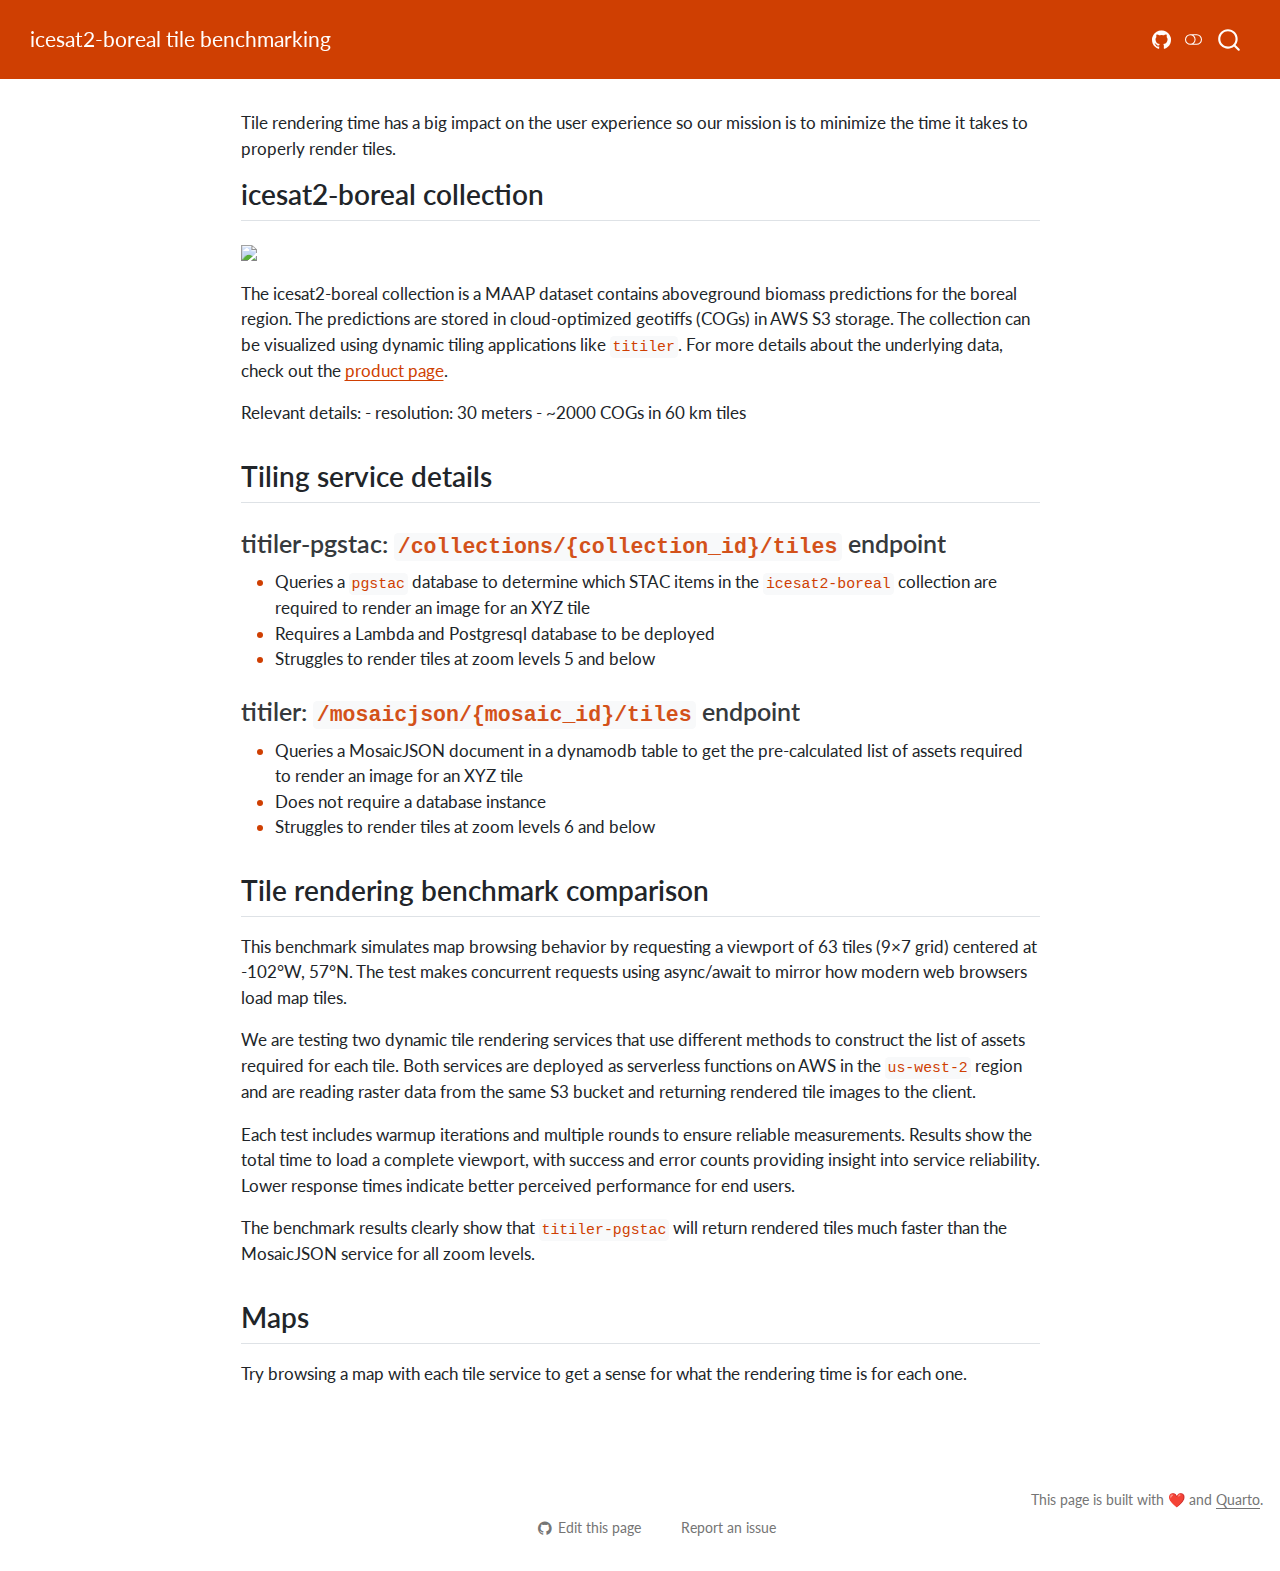
==== index.html @ 137fd8ee "Built site for gh-pages" ====
<!DOCTYPE html>
<html xmlns="http://www.w3.org/1999/xhtml" lang="en" xml:lang="en"><head>

<meta charset="utf-8">
<meta name="generator" content="quarto-1.5.57">

<meta name="viewport" content="width=device-width, initial-scale=1.0, user-scalable=yes">


<title>icesat2-boreal tile benchmarking</title>
<style>
code{white-space: pre-wrap;}
span.smallcaps{font-variant: small-caps;}
div.columns{display: flex; gap: min(4vw, 1.5em);}
div.column{flex: auto; overflow-x: auto;}
div.hanging-indent{margin-left: 1.5em; text-indent: -1.5em;}
ul.task-list{list-style: none;}
ul.task-list li input[type="checkbox"] {
  width: 0.8em;
  margin: 0 0.8em 0.2em -1em; /* quarto-specific, see https://github.com/quarto-dev/quarto-cli/issues/4556 */ 
  vertical-align: middle;
}
</style>


<script src="https://cdnjs.cloudflare.com/ajax/libs/jquery/3.5.1/jquery.min.js" integrity="sha512-bLT0Qm9VnAYZDflyKcBaQ2gg0hSYNQrJ8RilYldYQ1FxQYoCLtUjuuRuZo+fjqhx/qtq/1itJ0C2ejDxltZVFg==" crossorigin="anonymous"></script><script src="site_libs/quarto-nav/quarto-nav.js"></script>
<script src="site_libs/quarto-nav/headroom.min.js"></script>
<script src="site_libs/clipboard/clipboard.min.js"></script>
<script src="site_libs/quarto-search/autocomplete.umd.js"></script>
<script src="site_libs/quarto-search/fuse.min.js"></script>
<script src="site_libs/quarto-search/quarto-search.js"></script>
<meta name="quarto:offset" content="./">
<script src="site_libs/quarto-html/quarto.js"></script>
<script src="site_libs/quarto-html/popper.min.js"></script>
<script src="site_libs/quarto-html/tippy.umd.min.js"></script>
<script src="site_libs/quarto-html/anchor.min.js"></script>
<link href="site_libs/quarto-html/tippy.css" rel="stylesheet">
<link href="site_libs/quarto-html/quarto-syntax-highlighting.css" rel="stylesheet" class="quarto-color-scheme" id="quarto-text-highlighting-styles">
<link href="site_libs/quarto-html/quarto-syntax-highlighting-dark.css" rel="prefetch" class="quarto-color-scheme quarto-color-alternate" id="quarto-text-highlighting-styles">
<script src="site_libs/bootstrap/bootstrap.min.js"></script>
<link href="site_libs/bootstrap/bootstrap-icons.css" rel="stylesheet">
<link href="site_libs/bootstrap/bootstrap.min.css" rel="stylesheet" class="quarto-color-scheme" id="quarto-bootstrap" data-mode="light">
<link href="site_libs/bootstrap/bootstrap-dark.min.css" rel="prefetch" class="quarto-color-scheme quarto-color-alternate" id="quarto-bootstrap" data-mode="dark">
<script id="quarto-search-options" type="application/json">{
  "location": "navbar",
  "copy-button": false,
  "collapse-after": 3,
  "panel-placement": "end",
  "type": "overlay",
  "limit": 50,
  "keyboard-shortcut": [
    "f",
    "/",
    "s"
  ],
  "show-item-context": false,
  "language": {
    "search-no-results-text": "No results",
    "search-matching-documents-text": "matching documents",
    "search-copy-link-title": "Copy link to search",
    "search-hide-matches-text": "Hide additional matches",
    "search-more-match-text": "more match in this document",
    "search-more-matches-text": "more matches in this document",
    "search-clear-button-title": "Clear",
    "search-text-placeholder": "",
    "search-detached-cancel-button-title": "Cancel",
    "search-submit-button-title": "Submit",
    "search-label": "Search"
  }
}</script>
<script src="https://cdnjs.cloudflare.com/ajax/libs/require.js/2.3.6/require.min.js" integrity="sha512-c3Nl8+7g4LMSTdrm621y7kf9v3SDPnhxLNhcjFJbKECVnmZHTdo+IRO05sNLTH/D3vA6u1X32ehoLC7WFVdheg==" crossorigin="anonymous"></script>

<script type="application/javascript">define('jquery', [],function() {return window.jQuery;})</script>
<script src="https://unpkg.com/@jupyter-widgets/html-manager@*/dist/embed-amd.js" crossorigin="anonymous"></script>


</head>

<body class="nav-fixed fullcontent">

<div id="quarto-search-results"></div>
  <header id="quarto-header" class="headroom fixed-top">
    <nav class="navbar navbar-expand-lg " data-bs-theme="dark">
      <div class="navbar-container container-fluid">
      <div class="navbar-brand-container mx-auto">
    <a class="navbar-brand" href="./index.html">
    <span class="navbar-title">icesat2-boreal tile benchmarking</span>
    </a>
  </div>
            <div id="quarto-search" class="" title="Search"></div>
          <button class="navbar-toggler" type="button" data-bs-toggle="collapse" data-bs-target="#navbarCollapse" aria-controls="navbarCollapse" role="menu" aria-expanded="false" aria-label="Toggle navigation" onclick="if (window.quartoToggleHeadroom) { window.quartoToggleHeadroom(); }">
  <span class="navbar-toggler-icon"></span>
</button>
          <div class="collapse navbar-collapse" id="navbarCollapse">
            <ul class="navbar-nav navbar-nav-scroll ms-auto">
  <li class="nav-item compact">
    <a class="nav-link" href="https://github.com/developmentseed/icesat2-boreal-tile-benchmark"> <i class="bi bi-github" role="img">
</i> 
<span class="menu-text"></span></a>
  </li>  
</ul>
          </div> <!-- /navcollapse -->
            <div class="quarto-navbar-tools">
  <a href="" class="quarto-color-scheme-toggle quarto-navigation-tool  px-1" onclick="window.quartoToggleColorScheme(); return false;" title="Toggle dark mode"><i class="bi"></i></a>
</div>
      </div> <!-- /container-fluid -->
    </nav>
</header>
<!-- content -->
<div id="quarto-content" class="quarto-container page-columns page-rows-contents page-layout-article page-navbar">
<!-- sidebar -->
<!-- margin-sidebar -->
    
<!-- main -->
<main class="content" id="quarto-document-content">




<p>Tile rendering time has a big impact on the user experience so our mission is to minimize the time it takes to properly render tiles.</p>
<section id="icesat2-boreal-collection" class="level2">
<h2 class="anchored" data-anchor-id="icesat2-boreal-collection">icesat2-boreal collection</h2>
<p><img src="https://private-user-images.githubusercontent.com/8293229/349991493-24e28e19-3a37-45b4-8504-f216941a6e4e.png?jwt=eyJhbGciOiJIUzI1NiIsInR5cCI6IkpXVCJ9.[base64].K3itq5GI_4EL9VYd4k-1CjvJnNOpmxMDEsufPDziCbk" width="500"></p>
<p>The icesat2-boreal collection is a MAAP dataset contains aboveground biomass predictions for the boreal region. The predictions are stored in cloud-optimized geotiffs (COGs) in AWS S3 storage. The collection can be visualized using dynamic tiling applications like <code>titiler</code>. For more details about the underlying data, check out the <a href="https://ceos.org/gst/icesat2-boreal-biomass.html">product page</a>.</p>
<p>Relevant details: - resolution: 30 meters - ~2000 COGs in 60 km tiles</p>
</section>
<section id="tiling-service-details" class="level2">
<h2 class="anchored" data-anchor-id="tiling-service-details">Tiling service details</h2>
<section id="titiler-pgstac-collectionscollection_idtiles-endpoint" class="level3">
<h3 class="anchored" data-anchor-id="titiler-pgstac-collectionscollection_idtiles-endpoint">titiler-pgstac: <code>/collections/{collection_id}/tiles</code> endpoint</h3>
<ul>
<li>Queries a <code>pgstac</code> database to determine which STAC items in the <code>icesat2-boreal</code> collection are required to render an image for an XYZ tile</li>
<li>Requires a Lambda and Postgresql database to be deployed</li>
<li>Struggles to render tiles at zoom levels 5 and below</li>
</ul>
</section>
<section id="titiler-mosaicjsonmosaic_idtiles-endpoint" class="level3">
<h3 class="anchored" data-anchor-id="titiler-mosaicjsonmosaic_idtiles-endpoint">titiler: <code>/mosaicjson/{mosaic_id}/tiles</code> endpoint</h3>
<ul>
<li>Queries a MosaicJSON document in a dynamodb table to get the pre-calculated list of assets required to render an image for an XYZ tile</li>
<li>Does not require a database instance</li>
<li>Struggles to render tiles at zoom levels 6 and below</li>
</ul>
</section>
</section>
<section id="tile-rendering-benchmark-comparison" class="level2">
<h2 class="anchored" data-anchor-id="tile-rendering-benchmark-comparison">Tile rendering benchmark comparison</h2>
<p>This benchmark simulates map browsing behavior by requesting a viewport of 63 tiles (9×7 grid) centered at -102°W, 57°N. The test makes concurrent requests using async/await to mirror how modern web browsers load map tiles.</p>
<p>We are testing two dynamic tile rendering services that use different methods to construct the list of assets required for each tile. Both services are deployed as serverless functions on AWS in the <code>us-west-2</code> region and are reading raster data from the same S3 bucket and returning rendered tile images to the client.</p>
<p>Each test includes warmup iterations and multiple rounds to ensure reliable measurements. Results show the total time to load a complete viewport, with success and error counts providing insight into service reliability. Lower response times indicate better perceived performance for end users.</p>
<div id="9ddaec50" class="cell" data-execution_count="1">
<div class="cell-output cell-output-display">
<script type="esms-options">{"shimMode": true}</script><style>*[data-root-id],
*[data-root-id] > * {
  box-sizing: border-box;
  font-family: var(--jp-ui-font-family);
  font-size: var(--jp-ui-font-size1);
  color: var(--vscode-editor-foreground, var(--jp-ui-font-color1));
}

/* Override VSCode background color */
.cell-output-ipywidget-background:has(
    > .cell-output-ipywidget-background > .lm-Widget > *[data-root-id]
  ),
.cell-output-ipywidget-background:has(> .lm-Widget > *[data-root-id]) {
  background-color: transparent !important;
}
</style>
</div>
<div class="cell-output cell-output-display">
<script type="application/javascript">
(function(root) {
  function now() {
    return new Date();
  }

  const force = true;
  const py_version = '3.6.2'.replace('rc', '-rc.').replace('.dev', '-dev.');
  const reloading = false;
  const Bokeh = root.Bokeh;

  // Set a timeout for this load but only if we are not already initializing
  if (typeof (root._bokeh_timeout) === "undefined" || (force || !root._bokeh_is_initializing)) {
    root._bokeh_timeout = Date.now() + 5000;
    root._bokeh_failed_load = false;
  }

  function run_callbacks() {
    try {
      root._bokeh_onload_callbacks.forEach(function(callback) {
        if (callback != null)
          callback();
      });
    } finally {
      delete root._bokeh_onload_callbacks;
    }
    console.debug("Bokeh: all callbacks have finished");
  }

  function load_libs(css_urls, js_urls, js_modules, js_exports, callback) {
    if (css_urls == null) css_urls = [];
    if (js_urls == null) js_urls = [];
    if (js_modules == null) js_modules = [];
    if (js_exports == null) js_exports = {};

    root._bokeh_onload_callbacks.push(callback);

    if (root._bokeh_is_loading > 0) {
      // Don't load bokeh if it is still initializing
      console.debug("Bokeh: BokehJS is being loaded, scheduling callback at", now());
      return null;
    } else if (js_urls.length === 0 && js_modules.length === 0 && Object.keys(js_exports).length === 0) {
      // There is nothing to load
      run_callbacks();
      return null;
    }

    function on_load() {
      root._bokeh_is_loading--;
      if (root._bokeh_is_loading === 0) {
        console.debug("Bokeh: all BokehJS libraries/stylesheets loaded");
        run_callbacks()
      }
    }
    window._bokeh_on_load = on_load

    function on_error(e) {
      const src_el = e.srcElement
      console.error("failed to load " + (src_el.href || src_el.src));
    }

    const skip = [];
    if (window.requirejs) {
      window.requirejs.config({'packages': {}, 'paths': {}, 'shim': {}});
      root._bokeh_is_loading = css_urls.length + 0;
    } else {
      root._bokeh_is_loading = css_urls.length + js_urls.length + js_modules.length + Object.keys(js_exports).length;
    }

    const existing_stylesheets = []
    const links = document.getElementsByTagName('link')
    for (let i = 0; i < links.length; i++) {
      const link = links[i]
      if (link.href != null) {
        existing_stylesheets.push(link.href)
      }
    }
    for (let i = 0; i < css_urls.length; i++) {
      const url = css_urls[i];
      const escaped = encodeURI(url)
      if (existing_stylesheets.indexOf(escaped) !== -1) {
        on_load()
        continue;
      }
      const element = document.createElement("link");
      element.onload = on_load;
      element.onerror = on_error;
      element.rel = "stylesheet";
      element.type = "text/css";
      element.href = url;
      console.debug("Bokeh: injecting link tag for BokehJS stylesheet: ", url);
      document.body.appendChild(element);
    }    var existing_scripts = []
    const scripts = document.getElementsByTagName('script')
    for (let i = 0; i < scripts.length; i++) {
      var script = scripts[i]
      if (script.src != null) {
        existing_scripts.push(script.src)
      }
    }
    for (let i = 0; i < js_urls.length; i++) {
      const url = js_urls[i];
      const escaped = encodeURI(url)
      if (skip.indexOf(escaped) !== -1 || existing_scripts.indexOf(escaped) !== -1) {
        if (!window.requirejs) {
          on_load();
        }
        continue;
      }
      const element = document.createElement('script');
      element.onload = on_load;
      element.onerror = on_error;
      element.async = false;
      element.src = url;
      console.debug("Bokeh: injecting script tag for BokehJS library: ", url);
      document.head.appendChild(element);
    }
    for (let i = 0; i < js_modules.length; i++) {
      const url = js_modules[i];
      const escaped = encodeURI(url)
      if (skip.indexOf(escaped) !== -1 || existing_scripts.indexOf(escaped) !== -1) {
        if (!window.requirejs) {
          on_load();
        }
        continue;
      }
      var element = document.createElement('script');
      element.onload = on_load;
      element.onerror = on_error;
      element.async = false;
      element.src = url;
      element.type = "module";
      console.debug("Bokeh: injecting script tag for BokehJS library: ", url);
      document.head.appendChild(element);
    }
    for (const name in js_exports) {
      const url = js_exports[name];
      const escaped = encodeURI(url)
      if (skip.indexOf(escaped) >= 0 || root[name] != null) {
        if (!window.requirejs) {
          on_load();
        }
        continue;
      }
      var element = document.createElement('script');
      element.onerror = on_error;
      element.async = false;
      element.type = "module";
      console.debug("Bokeh: injecting script tag for BokehJS library: ", url);
      element.textContent = `
      import ${name} from "${url}"
      window.${name} = ${name}
      window._bokeh_on_load()
      `
      document.head.appendChild(element);
    }
    if (!js_urls.length && !js_modules.length) {
      on_load()
    }
  };

  function inject_raw_css(css) {
    const element = document.createElement("style");
    element.appendChild(document.createTextNode(css));
    document.body.appendChild(element);
  }

  const js_urls = ["https://cdn.holoviz.org/panel/1.5.4/dist/bundled/reactiveesm/es-module-shims@^1.10.0/dist/es-module-shims.min.js", "https://cdn.bokeh.org/bokeh/release/bokeh-3.6.2.min.js", "https://cdn.bokeh.org/bokeh/release/bokeh-gl-3.6.2.min.js", "https://cdn.bokeh.org/bokeh/release/bokeh-widgets-3.6.2.min.js", "https://cdn.bokeh.org/bokeh/release/bokeh-tables-3.6.2.min.js", "https://cdn.holoviz.org/panel/1.5.4/dist/panel.min.js"];
  const js_modules = [];
  const js_exports = {};
  const css_urls = [];
  const inline_js = [    function(Bokeh) {
      Bokeh.set_log_level("info");
    },
function(Bokeh) {} // ensure no trailing comma for IE
  ];

  function run_inline_js() {
    if ((root.Bokeh !== undefined) || (force === true)) {
      for (let i = 0; i < inline_js.length; i++) {
        try {
          inline_js[i].call(root, root.Bokeh);
        } catch(e) {
          if (!reloading) {
            throw e;
          }
        }
      }
      // Cache old bokeh versions
      if (Bokeh != undefined && !reloading) {
        var NewBokeh = root.Bokeh;
        if (Bokeh.versions === undefined) {
          Bokeh.versions = new Map();
        }
        if (NewBokeh.version !== Bokeh.version) {
          Bokeh.versions.set(NewBokeh.version, NewBokeh)
        }
        root.Bokeh = Bokeh;
      }
    } else if (Date.now() < root._bokeh_timeout) {
      setTimeout(run_inline_js, 100);
    } else if (!root._bokeh_failed_load) {
      console.log("Bokeh: BokehJS failed to load within specified timeout.");
      root._bokeh_failed_load = true;
    }
    root._bokeh_is_initializing = false
  }

  function load_or_wait() {
    // Implement a backoff loop that tries to ensure we do not load multiple
    // versions of Bokeh and its dependencies at the same time.
    // In recent versions we use the root._bokeh_is_initializing flag
    // to determine whether there is an ongoing attempt to initialize
    // bokeh, however for backward compatibility we also try to ensure
    // that we do not start loading a newer (Panel>=1.0 and Bokeh>3) version
    // before older versions are fully initialized.
    if (root._bokeh_is_initializing && Date.now() > root._bokeh_timeout) {
      // If the timeout and bokeh was not successfully loaded we reset
      // everything and try loading again
      root._bokeh_timeout = Date.now() + 5000;
      root._bokeh_is_initializing = false;
      root._bokeh_onload_callbacks = undefined;
      root._bokeh_is_loading = 0
      console.log("Bokeh: BokehJS was loaded multiple times but one version failed to initialize.");
      load_or_wait();
    } else if (root._bokeh_is_initializing || (typeof root._bokeh_is_initializing === "undefined" && root._bokeh_onload_callbacks !== undefined)) {
      setTimeout(load_or_wait, 100);
    } else {
      root._bokeh_is_initializing = true
      root._bokeh_onload_callbacks = []
      const bokeh_loaded = root.Bokeh != null && (root.Bokeh.version === py_version || (root.Bokeh.versions !== undefined && root.Bokeh.versions.has(py_version)));
      if (!reloading && !bokeh_loaded) {
        if (root.Bokeh) {
          root.Bokeh = undefined;
        }
        console.debug("Bokeh: BokehJS not loaded, scheduling load and callback at", now());
      }
      load_libs(css_urls, js_urls, js_modules, js_exports, function() {
        console.debug("Bokeh: BokehJS plotting callback run at", now());
        run_inline_js();
      });
    }
  }
  // Give older versions of the autoload script a head-start to ensure
  // they initialize before we start loading newer version.
  setTimeout(load_or_wait, 100)
}(window));
</script>
</div>
<div class="cell-output cell-output-display">
<script type="application/javascript">

if ((window.PyViz === undefined) || (window.PyViz instanceof HTMLElement)) {
  window.PyViz = {comms: {}, comm_status:{}, kernels:{}, receivers: {}, plot_index: []}
}


    function JupyterCommManager() {
    }

    JupyterCommManager.prototype.register_target = function(plot_id, comm_id, msg_handler) {
      if (window.comm_manager || ((window.Jupyter !== undefined) && (Jupyter.notebook.kernel != null))) {
        var comm_manager = window.comm_manager || Jupyter.notebook.kernel.comm_manager;
        comm_manager.register_target(comm_id, function(comm) {
          comm.on_msg(msg_handler);
        });
      } else if ((plot_id in window.PyViz.kernels) && (window.PyViz.kernels[plot_id])) {
        window.PyViz.kernels[plot_id].registerCommTarget(comm_id, function(comm) {
          comm.onMsg = msg_handler;
        });
      } else if (typeof google != 'undefined' && google.colab.kernel != null) {
        google.colab.kernel.comms.registerTarget(comm_id, (comm) => {
          var messages = comm.messages[Symbol.asyncIterator]();
          function processIteratorResult(result) {
            var message = result.value;
            console.log(message)
            var content = {data: message.data, comm_id};
            var buffers = []
            for (var buffer of message.buffers || []) {
              buffers.push(new DataView(buffer))
            }
            var metadata = message.metadata || {};
            var msg = {content, buffers, metadata}
            msg_handler(msg);
            return messages.next().then(processIteratorResult);
          }
          return messages.next().then(processIteratorResult);
        })
      }
    }

    JupyterCommManager.prototype.get_client_comm = function(plot_id, comm_id, msg_handler) {
      if (comm_id in window.PyViz.comms) {
        return window.PyViz.comms[comm_id];
      } else if (window.comm_manager || ((window.Jupyter !== undefined) && (Jupyter.notebook.kernel != null))) {
        var comm_manager = window.comm_manager || Jupyter.notebook.kernel.comm_manager;
        var comm = comm_manager.new_comm(comm_id, {}, {}, {}, comm_id);
        if (msg_handler) {
          comm.on_msg(msg_handler);
        }
      } else if ((plot_id in window.PyViz.kernels) && (window.PyViz.kernels[plot_id])) {
        var comm = window.PyViz.kernels[plot_id].connectToComm(comm_id);
        comm.open();
        if (msg_handler) {
          comm.onMsg = msg_handler;
        }
      } else if (typeof google != 'undefined' && google.colab.kernel != null) {
        var comm_promise = google.colab.kernel.comms.open(comm_id)
        comm_promise.then((comm) => {
          window.PyViz.comms[comm_id] = comm;
          if (msg_handler) {
            var messages = comm.messages[Symbol.asyncIterator]();
            function processIteratorResult(result) {
              var message = result.value;
              var content = {data: message.data};
              var metadata = message.metadata || {comm_id};
              var msg = {content, metadata}
              msg_handler(msg);
              return messages.next().then(processIteratorResult);
            }
            return messages.next().then(processIteratorResult);
          }
        }) 
        var sendClosure = (data, metadata, buffers, disposeOnDone) => {
          return comm_promise.then((comm) => {
            comm.send(data, metadata, buffers, disposeOnDone);
          });
        };
        var comm = {
          send: sendClosure
        };
      }
      window.PyViz.comms[comm_id] = comm;
      return comm;
    }
    window.PyViz.comm_manager = new JupyterCommManager();
    


var JS_MIME_TYPE = 'application/javascript';
var HTML_MIME_TYPE = 'text/html';
var EXEC_MIME_TYPE = 'application/vnd.holoviews_exec.v0+json';
var CLASS_NAME = 'output';

/**
 * Render data to the DOM node
 */
function render(props, node) {
  var div = document.createElement("div");
  var script = document.createElement("script");
  node.appendChild(div);
  node.appendChild(script);
}

/**
 * Handle when a new output is added
 */
function handle_add_output(event, handle) {
  var output_area = handle.output_area;
  var output = handle.output;
  if ((output.data == undefined) || (!output.data.hasOwnProperty(EXEC_MIME_TYPE))) {
    return
  }
  var id = output.metadata[EXEC_MIME_TYPE]["id"];
  var toinsert = output_area.element.find("." + CLASS_NAME.split(' ')[0]);
  if (id !== undefined) {
    var nchildren = toinsert.length;
    var html_node = toinsert[nchildren-1].children[0];
    html_node.innerHTML = output.data[HTML_MIME_TYPE];
    var scripts = [];
    var nodelist = html_node.querySelectorAll("script");
    for (var i in nodelist) {
      if (nodelist.hasOwnProperty(i)) {
        scripts.push(nodelist[i])
      }
    }

    scripts.forEach( function (oldScript) {
      var newScript = document.createElement("script");
      var attrs = [];
      var nodemap = oldScript.attributes;
      for (var j in nodemap) {
        if (nodemap.hasOwnProperty(j)) {
          attrs.push(nodemap[j])
        }
      }
      attrs.forEach(function(attr) { newScript.setAttribute(attr.name, attr.value) });
      newScript.appendChild(document.createTextNode(oldScript.innerHTML));
      oldScript.parentNode.replaceChild(newScript, oldScript);
    });
    if (JS_MIME_TYPE in output.data) {
      toinsert[nchildren-1].children[1].textContent = output.data[JS_MIME_TYPE];
    }
    output_area._hv_plot_id = id;
    if ((window.Bokeh !== undefined) && (id in Bokeh.index)) {
      window.PyViz.plot_index[id] = Bokeh.index[id];
    } else {
      window.PyViz.plot_index[id] = null;
    }
  } else if (output.metadata[EXEC_MIME_TYPE]["server_id"] !== undefined) {
    var bk_div = document.createElement("div");
    bk_div.innerHTML = output.data[HTML_MIME_TYPE];
    var script_attrs = bk_div.children[0].attributes;
    for (var i = 0; i < script_attrs.length; i++) {
      toinsert[toinsert.length - 1].childNodes[1].setAttribute(script_attrs[i].name, script_attrs[i].value);
    }
    // store reference to server id on output_area
    output_area._bokeh_server_id = output.metadata[EXEC_MIME_TYPE]["server_id"];
  }
}

/**
 * Handle when an output is cleared or removed
 */
function handle_clear_output(event, handle) {
  var id = handle.cell.output_area._hv_plot_id;
  var server_id = handle.cell.output_area._bokeh_server_id;
  if (((id === undefined) || !(id in PyViz.plot_index)) && (server_id !== undefined)) { return; }
  var comm = window.PyViz.comm_manager.get_client_comm("hv-extension-comm", "hv-extension-comm", function () {});
  if (server_id !== null) {
    comm.send({event_type: 'server_delete', 'id': server_id});
    return;
  } else if (comm !== null) {
    comm.send({event_type: 'delete', 'id': id});
  }
  delete PyViz.plot_index[id];
  if ((window.Bokeh !== undefined) & (id in window.Bokeh.index)) {
    var doc = window.Bokeh.index[id].model.document
    doc.clear();
    const i = window.Bokeh.documents.indexOf(doc);
    if (i > -1) {
      window.Bokeh.documents.splice(i, 1);
    }
  }
}

/**
 * Handle kernel restart event
 */
function handle_kernel_cleanup(event, handle) {
  delete PyViz.comms["hv-extension-comm"];
  window.PyViz.plot_index = {}
}

/**
 * Handle update_display_data messages
 */
function handle_update_output(event, handle) {
  handle_clear_output(event, {cell: {output_area: handle.output_area}})
  handle_add_output(event, handle)
}

function register_renderer(events, OutputArea) {
  function append_mime(data, metadata, element) {
    // create a DOM node to render to
    var toinsert = this.create_output_subarea(
    metadata,
    CLASS_NAME,
    EXEC_MIME_TYPE
    );
    this.keyboard_manager.register_events(toinsert);
    // Render to node
    var props = {data: data, metadata: metadata[EXEC_MIME_TYPE]};
    render(props, toinsert[0]);
    element.append(toinsert);
    return toinsert
  }

  events.on('output_added.OutputArea', handle_add_output);
  events.on('output_updated.OutputArea', handle_update_output);
  events.on('clear_output.CodeCell', handle_clear_output);
  events.on('delete.Cell', handle_clear_output);
  events.on('kernel_ready.Kernel', handle_kernel_cleanup);

  OutputArea.prototype.register_mime_type(EXEC_MIME_TYPE, append_mime, {
    safe: true,
    index: 0
  });
}

if (window.Jupyter !== undefined) {
  try {
    var events = require('base/js/events');
    var OutputArea = require('notebook/js/outputarea').OutputArea;
    if (OutputArea.prototype.mime_types().indexOf(EXEC_MIME_TYPE) == -1) {
      register_renderer(events, OutputArea);
    }
  } catch(err) {
  }
}

</script>
</div>
<div class="cell-output cell-output-display">
<div id="d69e962a-0e41-40d0-95a6-e9d7a1812363">
  <div id="e820cf25-6b53-400c-b0e1-f5f85b5a00ad" data-root-id="d69e962a-0e41-40d0-95a6-e9d7a1812363" style="display: contents;"></div>
</div>
<script type="application/javascript">(function(root) {
  var docs_json = {"f5944d26-2c32-4f10-82c0-ccb88b656131":{"version":"3.6.2","title":"Bokeh Application","roots":[{"type":"object","name":"panel.models.browser.BrowserInfo","id":"d69e962a-0e41-40d0-95a6-e9d7a1812363"},{"type":"object","name":"panel.models.comm_manager.CommManager","id":"6994eca5-377b-44f7-9a11-71356bd61000","attributes":{"plot_id":"d69e962a-0e41-40d0-95a6-e9d7a1812363","comm_id":"66abf156a0324b7f968f24a00f1f9d4b","client_comm_id":"a7ff3b8295a643a0914093913d37c7d0"}}],"defs":[{"type":"model","name":"ReactiveHTML1"},{"type":"model","name":"FlexBox1","properties":[{"name":"align_content","kind":"Any","default":"flex-start"},{"name":"align_items","kind":"Any","default":"flex-start"},{"name":"flex_direction","kind":"Any","default":"row"},{"name":"flex_wrap","kind":"Any","default":"wrap"},{"name":"gap","kind":"Any","default":""},{"name":"justify_content","kind":"Any","default":"flex-start"}]},{"type":"model","name":"FloatPanel1","properties":[{"name":"config","kind":"Any","default":{"type":"map"}},{"name":"contained","kind":"Any","default":true},{"name":"position","kind":"Any","default":"right-top"},{"name":"offsetx","kind":"Any","default":null},{"name":"offsety","kind":"Any","default":null},{"name":"theme","kind":"Any","default":"primary"},{"name":"status","kind":"Any","default":"normalized"}]},{"type":"model","name":"GridStack1","properties":[{"name":"mode","kind":"Any","default":"warn"},{"name":"ncols","kind":"Any","default":null},{"name":"nrows","kind":"Any","default":null},{"name":"allow_resize","kind":"Any","default":true},{"name":"allow_drag","kind":"Any","default":true},{"name":"state","kind":"Any","default":[]}]},{"type":"model","name":"drag1","properties":[{"name":"slider_width","kind":"Any","default":5},{"name":"slider_color","kind":"Any","default":"black"},{"name":"value","kind":"Any","default":50}]},{"type":"model","name":"click1","properties":[{"name":"terminal_output","kind":"Any","default":""},{"name":"debug_name","kind":"Any","default":""},{"name":"clears","kind":"Any","default":0}]},{"type":"model","name":"FastWrapper1","properties":[{"name":"object","kind":"Any","default":null},{"name":"style","kind":"Any","default":null}]},{"type":"model","name":"NotificationAreaBase1","properties":[{"name":"js_events","kind":"Any","default":{"type":"map"}},{"name":"position","kind":"Any","default":"bottom-right"},{"name":"_clear","kind":"Any","default":0}]},{"type":"model","name":"NotificationArea1","properties":[{"name":"js_events","kind":"Any","default":{"type":"map"}},{"name":"notifications","kind":"Any","default":[]},{"name":"position","kind":"Any","default":"bottom-right"},{"name":"_clear","kind":"Any","default":0},{"name":"types","kind":"Any","default":[{"type":"map","entries":[["type","warning"],["background","#ffc107"],["icon",{"type":"map","entries":[["className","fas fa-exclamation-triangle"],["tagName","i"],["color","white"]]}]]},{"type":"map","entries":[["type","info"],["background","#007bff"],["icon",{"type":"map","entries":[["className","fas fa-info-circle"],["tagName","i"],["color","white"]]}]]}]}]},{"type":"model","name":"Notification","properties":[{"name":"background","kind":"Any","default":null},{"name":"duration","kind":"Any","default":3000},{"name":"icon","kind":"Any","default":null},{"name":"message","kind":"Any","default":""},{"name":"notification_type","kind":"Any","default":null},{"name":"_destroyed","kind":"Any","default":false}]},{"type":"model","name":"TemplateActions1","properties":[{"name":"open_modal","kind":"Any","default":0},{"name":"close_modal","kind":"Any","default":0}]},{"type":"model","name":"BootstrapTemplateActions1","properties":[{"name":"open_modal","kind":"Any","default":0},{"name":"close_modal","kind":"Any","default":0}]},{"type":"model","name":"TemplateEditor1","properties":[{"name":"layout","kind":"Any","default":[]}]},{"type":"model","name":"MaterialTemplateActions1","properties":[{"name":"open_modal","kind":"Any","default":0},{"name":"close_modal","kind":"Any","default":0}]},{"type":"model","name":"ReactiveESM1","properties":[{"name":"esm_constants","kind":"Any","default":{"type":"map"}}]},{"type":"model","name":"JSComponent1","properties":[{"name":"esm_constants","kind":"Any","default":{"type":"map"}}]},{"type":"model","name":"ReactComponent1","properties":[{"name":"esm_constants","kind":"Any","default":{"type":"map"}}]},{"type":"model","name":"AnyWidgetComponent1","properties":[{"name":"esm_constants","kind":"Any","default":{"type":"map"}}]},{"type":"model","name":"request_value1","properties":[{"name":"fill","kind":"Any","default":"none"},{"name":"_synced","kind":"Any","default":null},{"name":"_request_sync","kind":"Any","default":0}]}]}};
  var render_items = [{"docid":"f5944d26-2c32-4f10-82c0-ccb88b656131","roots":{"d69e962a-0e41-40d0-95a6-e9d7a1812363":"e820cf25-6b53-400c-b0e1-f5f85b5a00ad"},"root_ids":["d69e962a-0e41-40d0-95a6-e9d7a1812363"]}];
  var docs = Object.values(docs_json)
  if (!docs) {
    return
  }
  const py_version = docs[0].version.replace('rc', '-rc.').replace('.dev', '-dev.')
  async function embed_document(root) {
    var Bokeh = get_bokeh(root)
    await Bokeh.embed.embed_items_notebook(docs_json, render_items);
    for (const render_item of render_items) {
      for (const root_id of render_item.root_ids) {
    const id_el = document.getElementById(root_id)
    if (id_el.children.length && id_el.children[0].hasAttribute('data-root-id')) {
      const root_el = id_el.children[0]
      root_el.id = root_el.id + '-rendered'
      for (const child of root_el.children) {
            // Ensure JupyterLab does not capture keyboard shortcuts
            // see: https://jupyterlab.readthedocs.io/en/4.1.x/extension/notebook.html#keyboard-interaction-model
        child.setAttribute('data-lm-suppress-shortcuts', 'true')
      }
    }
      }
    }
  }
  function get_bokeh(root) {
    if (root.Bokeh === undefined) {
      return null
    } else if (root.Bokeh.version !== py_version) {
      if (root.Bokeh.versions === undefined || !root.Bokeh.versions.has(py_version)) {
    return null
      }
      return root.Bokeh.versions.get(py_version);
    } else if (root.Bokeh.version === py_version) {
      return root.Bokeh
    }
    return null
  }
  function is_loaded(root) {
    var Bokeh = get_bokeh(root)
    return (Bokeh != null && Bokeh.Panel !== undefined)
  }
  if (is_loaded(root)) {
    embed_document(root);
  } else {
    var attempts = 0;
    var timer = setInterval(function(root) {
      if (is_loaded(root)) {
        clearInterval(timer);
        embed_document(root);
      } else if (document.readyState == "complete") {
        attempts++;
        if (attempts > 200) {
          clearInterval(timer);
      var Bokeh = get_bokeh(root)
      if (Bokeh == null || Bokeh.Panel == null) {
            console.warn("Panel: ERROR: Unable to run Panel code because Bokeh or Panel library is missing");
      } else {
        console.warn("Panel: WARNING: Attempting to render but not all required libraries could be resolved.")
        embed_document(root)
      }
        }
      }
    }, 25, root)
  }
})(window);</script>
</div>
</div>
<div id="c23e171a" class="cell" data-execution_count="2">
<div class="cell-output cell-output-display">

</div>
<div class="cell-output cell-output-display" data-execution_count="2">
<div id="2647a04c-b759-4ada-83d2-6061c75a7fc0">
  <div id="bfe8f951-8144-4329-99fd-f85fed0d3505" data-root-id="2647a04c-b759-4ada-83d2-6061c75a7fc0" style="display: contents;"></div>
</div>
<script type="application/javascript">(function(root) {
  var docs_json = {"fd81a540-5b6f-4b31-813e-173e302050be":{"version":"3.6.2","title":"Bokeh Application","roots":[{"type":"object","name":"Row","id":"2647a04c-b759-4ada-83d2-6061c75a7fc0","attributes":{"name":"Row00398","tags":["embedded"],"stylesheets":["\n:host(.pn-loading):before, .pn-loading:before {\n  background-color: #c3c3c3;\n  mask-size: auto calc(min(50%, 400px));\n  -webkit-mask-size: auto calc(min(50%, 400px));\n}",{"type":"object","name":"ImportedStyleSheet","id":"b8b11348-4ce4-4a2e-8c49-722f58df16ca","attributes":{"url":"https://cdn.holoviz.org/panel/1.5.4/dist/css/loading.css"}},{"type":"object","name":"ImportedStyleSheet","id":"af58da19-60c8-4682-8122-7bc03b004a93","attributes":{"url":"https://cdn.holoviz.org/panel/1.5.4/dist/css/listpanel.css"}},{"type":"object","name":"ImportedStyleSheet","id":"f92c6bfd-9934-455c-be35-fb3ec1a05349","attributes":{"url":"https://cdn.holoviz.org/panel/1.5.4/dist/bundled/theme/default.css"}},{"type":"object","name":"ImportedStyleSheet","id":"9571e6cf-1dd9-41dc-a3f1-2eb5712d7cad","attributes":{"url":"https://cdn.holoviz.org/panel/1.5.4/dist/bundled/theme/native.css"}}],"min_width":700,"margin":0,"sizing_mode":"stretch_width","align":"start","children":[{"type":"object","name":"Spacer","id":"02d9e02c-85cc-456a-8e62-7baa5846477e","attributes":{"name":"HSpacer00402","stylesheets":["\n:host(.pn-loading):before, .pn-loading:before {\n  background-color: #c3c3c3;\n  mask-size: auto calc(min(50%, 400px));\n  -webkit-mask-size: auto calc(min(50%, 400px));\n}",{"id":"b8b11348-4ce4-4a2e-8c49-722f58df16ca"},{"id":"f92c6bfd-9934-455c-be35-fb3ec1a05349"},{"id":"9571e6cf-1dd9-41dc-a3f1-2eb5712d7cad"}],"margin":0,"sizing_mode":"stretch_width","align":"start"}},{"type":"object","name":"Figure","id":"c103dbbf-99ff-4ced-8a6f-444610273400","attributes":{"width":700,"height":300,"margin":[5,10],"sizing_mode":"fixed","align":"start","x_range":{"type":"object","name":"Range1d","id":"89807e46-7338-4b06-a12a-bac4d83059ea","attributes":{"name":"zoom","tags":[[["zoom",null]],[]],"start":5,"end":11,"reset_start":5,"reset_end":11}},"y_range":{"type":"object","name":"Range1d","id":"d083350e-0b8c-49d3-a477-c40d59a6a225","attributes":{"name":"median","tags":[[["median",null]],{"type":"map","entries":[["invert_yaxis",false],["autorange",false]]}],"end":30,"reset_start":0,"reset_end":30}},"x_scale":{"type":"object","name":"LinearScale","id":"6356c648-d3dd-4232-9a24-17bbfb56e44b"},"y_scale":{"type":"object","name":"LinearScale","id":"b41b7f38-5d98-4682-9d7b-c83e32e8d053"},"title":{"type":"object","name":"Title","id":"b2f0b323-ff78-4f05-b2ab-2b699a3db03d","attributes":{"text":"time to retrieve 63 image tiles at various zoom levels","text_color":"black","text_font_size":"12pt"}},"renderers":[{"type":"object","name":"GlyphRenderer","id":"f758f3ab-eeef-4847-932c-8a5dfe0b5445","attributes":{"name":"mosaicjson","data_source":{"type":"object","name":"ColumnDataSource","id":"9e02943b-d33a-4524-836f-c21d8b2f13f5","attributes":{"selected":{"type":"object","name":"Selection","id":"ee7a6796-1175-4c4d-af5a-9ee78f0facda","attributes":{"indices":[],"line_indices":[]}},"selection_policy":{"type":"object","name":"UnionRenderers","id":"66f177e4-4a2a-4e89-a9e4-d9eb953866b1"},"data":{"type":"map","entries":[["zoom",{"type":"ndarray","array":{"type":"bytes","data":"BgAAAAcAAAAIAAAACQAAAAoAAAA="},"shape":[5],"dtype":"int32","order":"little"}],["median",{"type":"ndarray","array":{"type":"bytes","data":"YJpAg2ATPEBAjPajoeYmQABZkcmQDh5AAALs91JtE0AAotgZxa0SQA=="},"shape":[5],"dtype":"float64","order":"little"}],["source",["mosaicjson","mosaicjson","mosaicjson","mosaicjson","mosaicjson"]]]}}},"view":{"type":"object","name":"CDSView","id":"76b8db73-1fab-4488-af96-795d13a5280a","attributes":{"filter":{"type":"object","name":"AllIndices","id":"5f7c052d-37e9-45f0-8641-55f063c3f3f2"}}},"glyph":{"type":"object","name":"Line","id":"17dd94e1-cb32-45d4-91ac-2aa8e78c42c4","attributes":{"tags":["apply_ranges"],"x":{"type":"field","field":"zoom"},"y":{"type":"field","field":"median"},"line_color":"#30a2da","line_width":2}},"selection_glyph":{"type":"object","name":"Line","id":"aa410a15-ba65-4164-ab15-f5d22725535d","attributes":{"tags":["apply_ranges"],"x":{"type":"field","field":"zoom"},"y":{"type":"field","field":"median"},"line_color":"#30a2da","line_width":2}},"nonselection_glyph":{"type":"object","name":"Line","id":"8d82aced-1aaa-4ede-8b98-f197eb9ac6e8","attributes":{"tags":["apply_ranges"],"x":{"type":"field","field":"zoom"},"y":{"type":"field","field":"median"},"line_color":"#30a2da","line_alpha":0.1,"line_width":2}},"muted_glyph":{"type":"object","name":"Line","id":"3be0e9f8-c827-4b3d-ae6d-0209d5de51a5","attributes":{"tags":["apply_ranges"],"x":{"type":"field","field":"zoom"},"y":{"type":"field","field":"median"},"line_color":"#30a2da","line_alpha":0.2,"line_width":2}}}},{"type":"object","name":"GlyphRenderer","id":"48941065-58cf-44ae-b7be-d3c4cddced9a","attributes":{"name":"titiler-pgstac","data_source":{"type":"object","name":"ColumnDataSource","id":"7322fb69-68d7-429b-8782-b46527d18c35","attributes":{"selected":{"type":"object","name":"Selection","id":"494ed9c4-721c-4609-a170-4ea48629e185","attributes":{"indices":[],"line_indices":[]}},"selection_policy":{"type":"object","name":"UnionRenderers","id":"4d7fa7c8-5bae-45ad-bc7f-81fe1bd45c08"},"data":{"type":"map","entries":[["zoom",{"type":"ndarray","array":{"type":"bytes","data":"BgAAAAcAAAAIAAAACQAAAAoAAAA="},"shape":[5],"dtype":"int32","order":"little"}],["median",{"type":"ndarray","array":{"type":"bytes","data":"ABoWFQRqHEAAyLjGjVUJQAAdV3m7vwBAAAjE4YiS/D8A2CoLcOP3Pw=="},"shape":[5],"dtype":"float64","order":"little"}],["source",["titiler-pgstac","titiler-pgstac","titiler-pgstac","titiler-pgstac","titiler-pgstac"]]]}}},"view":{"type":"object","name":"CDSView","id":"257a9003-875b-4122-899b-fab30ff139cc","attributes":{"filter":{"type":"object","name":"AllIndices","id":"fa102881-fbe2-477c-8b66-cc4ddda168e9"}}},"glyph":{"type":"object","name":"Line","id":"a1485b46-efff-430f-9c12-7f8660759032","attributes":{"tags":["apply_ranges"],"x":{"type":"field","field":"zoom"},"y":{"type":"field","field":"median"},"line_color":"#fc4f30","line_width":2}},"selection_glyph":{"type":"object","name":"Line","id":"15646f8a-ac13-4eb2-982c-254680da349b","attributes":{"tags":["apply_ranges"],"x":{"type":"field","field":"zoom"},"y":{"type":"field","field":"median"},"line_color":"#fc4f30","line_width":2}},"nonselection_glyph":{"type":"object","name":"Line","id":"54f418d8-ff80-4802-850c-3548969008f6","attributes":{"tags":["apply_ranges"],"x":{"type":"field","field":"zoom"},"y":{"type":"field","field":"median"},"line_color":"#fc4f30","line_alpha":0.1,"line_width":2}},"muted_glyph":{"type":"object","name":"Line","id":"ca8912c7-a22a-4e4a-886e-2acbb6f4a7b7","attributes":{"tags":["apply_ranges"],"x":{"type":"field","field":"zoom"},"y":{"type":"field","field":"median"},"line_color":"#fc4f30","line_alpha":0.2,"line_width":2}}}},{"type":"object","name":"GlyphRenderer","id":"1de5290e-8901-41cf-8013-7c6ea62860c5","attributes":{"name":"mosaicjson","data_source":{"type":"object","name":"ColumnDataSource","id":"6a5aeae6-6eac-4e5a-a94f-45569514eccd","attributes":{"selected":{"type":"object","name":"Selection","id":"3c7009f7-0710-4e0d-9304-1ff5fad9bc17","attributes":{"indices":[],"line_indices":[]}},"selection_policy":{"type":"object","name":"UnionRenderers","id":"d4513e42-66f3-468b-8489-2f754849872e"},"data":{"type":"map","entries":[["zoom",{"type":"ndarray","array":{"type":"bytes","data":"BgAAAAcAAAAIAAAACQAAAAoAAAA="},"shape":[5],"dtype":"int32","order":"little"}],["median",{"type":"ndarray","array":{"type":"bytes","data":"YJpAg2ATPEBAjPajoeYmQABZkcmQDh5AAALs91JtE0AAotgZxa0SQA=="},"shape":[5],"dtype":"float64","order":"little"}],["source",["mosaicjson","mosaicjson","mosaicjson","mosaicjson","mosaicjson"]]]}}},"view":{"type":"object","name":"CDSView","id":"cc8b12de-9a9d-4299-b926-85b1824912d6","attributes":{"filter":{"type":"object","name":"AllIndices","id":"e3087a86-5104-4725-9a87-6345ed8b1724"}}},"glyph":{"type":"object","name":"Scatter","id":"993c153d-aeeb-489b-a2ae-68b30b1993bf","attributes":{"tags":["apply_ranges"],"x":{"type":"field","field":"zoom"},"y":{"type":"field","field":"median"},"size":{"type":"value","value":5.477225575051661},"line_color":{"type":"value","value":"#30a2da"},"fill_color":{"type":"value","value":"#30a2da"},"hatch_color":{"type":"value","value":"#30a2da"}}},"selection_glyph":{"type":"object","name":"Scatter","id":"ac8cb82e-b19c-4a68-b653-c6040070b905","attributes":{"tags":["apply_ranges"],"x":{"type":"field","field":"zoom"},"y":{"type":"field","field":"median"},"size":{"type":"value","value":5.477225575051661},"angle":{"type":"value","value":0.0},"line_color":{"type":"value","value":"#30a2da"},"line_alpha":{"type":"value","value":1.0},"line_width":{"type":"value","value":1},"line_join":{"type":"value","value":"bevel"},"line_cap":{"type":"value","value":"butt"},"line_dash":{"type":"value","value":[]},"line_dash_offset":{"type":"value","value":0},"fill_color":{"type":"value","value":"#30a2da"},"fill_alpha":{"type":"value","value":1.0},"hatch_color":{"type":"value","value":"#30a2da"},"hatch_alpha":{"type":"value","value":1.0},"hatch_scale":{"type":"value","value":12.0},"hatch_pattern":{"type":"value","value":null},"hatch_weight":{"type":"value","value":1.0},"marker":{"type":"value","value":"circle"}}},"nonselection_glyph":{"type":"object","name":"Scatter","id":"1681fc53-692c-4bb8-8c54-47f5d0cd1386","attributes":{"tags":["apply_ranges"],"x":{"type":"field","field":"zoom"},"y":{"type":"field","field":"median"},"size":{"type":"value","value":5.477225575051661},"line_color":{"type":"value","value":"#30a2da"},"line_alpha":{"type":"value","value":0.1},"fill_color":{"type":"value","value":"#30a2da"},"fill_alpha":{"type":"value","value":0.1},"hatch_color":{"type":"value","value":"#30a2da"},"hatch_alpha":{"type":"value","value":0.1}}},"muted_glyph":{"type":"object","name":"Scatter","id":"6f8aa87b-d243-4900-8fba-4d98a51819f5","attributes":{"tags":["apply_ranges"],"x":{"type":"field","field":"zoom"},"y":{"type":"field","field":"median"},"size":{"type":"value","value":5.477225575051661},"line_color":{"type":"value","value":"#30a2da"},"line_alpha":{"type":"value","value":0.2},"fill_color":{"type":"value","value":"#30a2da"},"fill_alpha":{"type":"value","value":0.2},"hatch_color":{"type":"value","value":"#30a2da"},"hatch_alpha":{"type":"value","value":0.2}}}}},{"type":"object","name":"GlyphRenderer","id":"c15b691c-df80-4de7-9778-26a4b4bdf852","attributes":{"name":"titiler-pgstac","data_source":{"type":"object","name":"ColumnDataSource","id":"d8680040-0d0d-43ea-a75b-cb73e87dc4d5","attributes":{"selected":{"type":"object","name":"Selection","id":"d28afe44-e08c-4d37-a6af-d33914708d27","attributes":{"indices":[],"line_indices":[]}},"selection_policy":{"type":"object","name":"UnionRenderers","id":"bcf0bb83-ffff-44a8-b944-606c8f35c8c7"},"data":{"type":"map","entries":[["zoom",{"type":"ndarray","array":{"type":"bytes","data":"BgAAAAcAAAAIAAAACQAAAAoAAAA="},"shape":[5],"dtype":"int32","order":"little"}],["median",{"type":"ndarray","array":{"type":"bytes","data":"ABoWFQRqHEAAyLjGjVUJQAAdV3m7vwBAAAjE4YiS/D8A2CoLcOP3Pw=="},"shape":[5],"dtype":"float64","order":"little"}],["source",["titiler-pgstac","titiler-pgstac","titiler-pgstac","titiler-pgstac","titiler-pgstac"]]]}}},"view":{"type":"object","name":"CDSView","id":"ed6170a1-6575-470e-adfd-0e5b70715f3c","attributes":{"filter":{"type":"object","name":"AllIndices","id":"cba91625-71db-4983-9f9a-f9884d86e9ec"}}},"glyph":{"type":"object","name":"Scatter","id":"d7421f65-8437-4fa3-beca-7779529984c8","attributes":{"tags":["apply_ranges"],"x":{"type":"field","field":"zoom"},"y":{"type":"field","field":"median"},"size":{"type":"value","value":5.477225575051661},"line_color":{"type":"value","value":"#fc4f30"},"fill_color":{"type":"value","value":"#fc4f30"},"hatch_color":{"type":"value","value":"#fc4f30"}}},"selection_glyph":{"type":"object","name":"Scatter","id":"148a9160-1376-45d8-8373-2dc1eb053843","attributes":{"tags":["apply_ranges"],"x":{"type":"field","field":"zoom"},"y":{"type":"field","field":"median"},"size":{"type":"value","value":5.477225575051661},"angle":{"type":"value","value":0.0},"line_color":{"type":"value","value":"#fc4f30"},"line_alpha":{"type":"value","value":1.0},"line_width":{"type":"value","value":1},"line_join":{"type":"value","value":"bevel"},"line_cap":{"type":"value","value":"butt"},"line_dash":{"type":"value","value":[]},"line_dash_offset":{"type":"value","value":0},"fill_color":{"type":"value","value":"#fc4f30"},"fill_alpha":{"type":"value","value":1.0},"hatch_color":{"type":"value","value":"#fc4f30"},"hatch_alpha":{"type":"value","value":1.0},"hatch_scale":{"type":"value","value":12.0},"hatch_pattern":{"type":"value","value":null},"hatch_weight":{"type":"value","value":1.0},"marker":{"type":"value","value":"circle"}}},"nonselection_glyph":{"type":"object","name":"Scatter","id":"acf94c27-9f72-4984-bcf8-9650eabcf893","attributes":{"tags":["apply_ranges"],"x":{"type":"field","field":"zoom"},"y":{"type":"field","field":"median"},"size":{"type":"value","value":5.477225575051661},"line_color":{"type":"value","value":"#fc4f30"},"line_alpha":{"type":"value","value":0.1},"fill_color":{"type":"value","value":"#fc4f30"},"fill_alpha":{"type":"value","value":0.1},"hatch_color":{"type":"value","value":"#fc4f30"},"hatch_alpha":{"type":"value","value":0.1}}},"muted_glyph":{"type":"object","name":"Scatter","id":"631092e6-3752-4c03-b3a4-babcbe166704","attributes":{"tags":["apply_ranges"],"x":{"type":"field","field":"zoom"},"y":{"type":"field","field":"median"},"size":{"type":"value","value":5.477225575051661},"line_color":{"type":"value","value":"#fc4f30"},"line_alpha":{"type":"value","value":0.2},"fill_color":{"type":"value","value":"#fc4f30"},"fill_alpha":{"type":"value","value":0.2},"hatch_color":{"type":"value","value":"#fc4f30"},"hatch_alpha":{"type":"value","value":0.2}}}}},{"type":"object","name":"GlyphRenderer","id":"247d4466-d577-4090-977e-9a4ba29ce3da","attributes":{"name":"mosaicjson","data_source":{"type":"object","name":"ColumnDataSource","id":"395f4e7b-8a80-4cc0-825e-0d56c91f4261","attributes":{"selected":{"type":"object","name":"Selection","id":"5ed84914-ea64-4f0e-9dda-6d986be940b2","attributes":{"indices":[],"line_indices":[]}},"selection_policy":{"type":"object","name":"UnionRenderers","id":"b469e631-d214-450b-805c-24bdbf5461d7"},"data":{"type":"map","entries":[["x",{"type":"ndarray","array":{"type":"bytes","data":"BgAAAAcAAAAIAAAACQAAAAoAAAAKAAAACQAAAAgAAAAHAAAABgAAAA=="},"shape":[10],"dtype":"int32","order":"little"}],["y",{"type":"ndarray","array":{"type":"bytes","data":"6M22R+0+PEDgJFd8xukmQGCbOZFRZR5AgLSTQtKtE0AAooysDTkTQIDetxCafxJAQGf6brhYE0BAqqcp3rMdQGD/sBxWeyZAKPc5E1quO0A="},"shape":[10],"dtype":"float64","order":"little"}]]}}},"view":{"type":"object","name":"CDSView","id":"2020c8a6-39d6-448e-8c39-0cbf44e731b9","attributes":{"filter":{"type":"object","name":"AllIndices","id":"486197ed-3091-43cc-9e98-b85a0a67d838"}}},"glyph":{"type":"object","name":"Patch","id":"36ec38ec-dcb1-407c-9536-4fe11dfd04be","attributes":{"tags":["apply_ranges"],"x":{"type":"field","field":"x"},"y":{"type":"field","field":"y"},"line_alpha":0.2,"fill_color":"#30a2da","fill_alpha":0.2,"hatch_color":"#30a2da","hatch_alpha":0.2}},"selection_glyph":{"type":"object","name":"Patch","id":"36d00ea0-f4e3-47d1-856b-b5f4059250d4","attributes":{"tags":["apply_ranges"],"x":{"type":"field","field":"x"},"y":{"type":"field","field":"y"},"line_alpha":0.2,"fill_color":"#30a2da","fill_alpha":0.2,"hatch_color":"#30a2da","hatch_alpha":0.2}},"nonselection_glyph":{"type":"object","name":"Patch","id":"9161db3e-788c-48b1-af4a-654d2a57ac8c","attributes":{"tags":["apply_ranges"],"x":{"type":"field","field":"x"},"y":{"type":"field","field":"y"},"line_alpha":0.2,"fill_color":"#30a2da","fill_alpha":0.2,"hatch_color":"#30a2da","hatch_alpha":0.1}},"muted_glyph":{"type":"object","name":"Patch","id":"73a37302-58b4-4366-a40c-dc202d636790","attributes":{"tags":["apply_ranges"],"x":{"type":"field","field":"x"},"y":{"type":"field","field":"y"},"line_alpha":0.2,"fill_color":"#30a2da","fill_alpha":0.2,"hatch_color":"#30a2da","hatch_alpha":0.2}}}},{"type":"object","name":"GlyphRenderer","id":"7afc0056-6575-4ad1-a636-3e5998e31515","attributes":{"name":"titiler-pgstac","data_source":{"type":"object","name":"ColumnDataSource","id":"1120f857-499a-4794-9c8f-db06228445eb","attributes":{"selected":{"type":"object","name":"Selection","id":"0193e5d8-1921-49db-b896-2263e000b6b7","attributes":{"indices":[],"line_indices":[]}},"selection_policy":{"type":"object","name":"UnionRenderers","id":"955a6419-32a8-46ed-8880-2f4cc7076a3c"},"data":{"type":"map","entries":[["x",{"type":"ndarray","array":{"type":"bytes","data":"BgAAAAcAAAAIAAAACQAAAAoAAAAKAAAACQAAAAgAAAAHAAAABgAAAA=="},"shape":[10],"dtype":"int32","order":"little"}],["y",{"type":"ndarray","array":{"type":"bytes","data":"YBGalOqdHEBA5eS1esALQIA/ON6eIAFAgB7YEm5j/j8A2bW6JUz4PwAZXZ4Bu/c/gDGynjn9+D/A3Y7ThLMAQAC8kx9WWghAAJPLk6x4G0A="},"shape":[10],"dtype":"float64","order":"little"}]]}}},"view":{"type":"object","name":"CDSView","id":"4a1e6da4-6b5c-4522-9ceb-cf6782edb2ef","attributes":{"filter":{"type":"object","name":"AllIndices","id":"2721b652-4385-41a3-a7f9-e796b9571b62"}}},"glyph":{"type":"object","name":"Patch","id":"5c6b9754-1e2d-4761-bd4f-69bf9f2c3914","attributes":{"tags":["apply_ranges"],"x":{"type":"field","field":"x"},"y":{"type":"field","field":"y"},"line_alpha":0.2,"fill_color":"#fc4f30","fill_alpha":0.2,"hatch_color":"#fc4f30","hatch_alpha":0.2}},"selection_glyph":{"type":"object","name":"Patch","id":"48294d61-6864-490e-a8a1-de36507212b2","attributes":{"tags":["apply_ranges"],"x":{"type":"field","field":"x"},"y":{"type":"field","field":"y"},"line_alpha":0.2,"fill_color":"#fc4f30","fill_alpha":0.2,"hatch_color":"#fc4f30","hatch_alpha":0.2}},"nonselection_glyph":{"type":"object","name":"Patch","id":"e80b25b6-f197-480f-94e2-9afb0da3154f","attributes":{"tags":["apply_ranges"],"x":{"type":"field","field":"x"},"y":{"type":"field","field":"y"},"line_alpha":0.2,"fill_color":"#fc4f30","fill_alpha":0.2,"hatch_color":"#fc4f30","hatch_alpha":0.1}},"muted_glyph":{"type":"object","name":"Patch","id":"ab9944a1-8af9-46f2-8ed9-e559a46c2b79","attributes":{"tags":["apply_ranges"],"x":{"type":"field","field":"x"},"y":{"type":"field","field":"y"},"line_alpha":0.2,"fill_color":"#fc4f30","fill_alpha":0.2,"hatch_color":"#fc4f30","hatch_alpha":0.2}}}}],"toolbar":{"type":"object","name":"Toolbar","id":"c56da643-ce52-46a5-a9a8-4b9430219915","attributes":{"tools":[{"type":"object","name":"WheelZoomTool","id":"dc370558-5adf-4976-8163-72feabef4f28","attributes":{"tags":["hv_created"],"renderers":"auto","zoom_together":"none"}},{"type":"object","name":"HoverTool","id":"290042d0-b745-4e28-90d2-80f645f6e81f","attributes":{"tags":["hv_created"],"renderers":[{"id":"f758f3ab-eeef-4847-932c-8a5dfe0b5445"},{"id":"48941065-58cf-44ae-b7be-d3c4cddced9a"},{"id":"1de5290e-8901-41cf-8013-7c6ea62860c5"},{"id":"c15b691c-df80-4de7-9778-26a4b4bdf852"}],"tooltips":[["source","@{source}"],["zoom","@{zoom}"],["median","@{median}"]]}},{"type":"object","name":"HoverTool","id":"17695b0f-91f4-4775-8ed4-f7f577223a71","attributes":{"tags":["hv_created"],"renderers":[{"id":"247d4466-d577-4090-977e-9a4ba29ce3da"},{"id":"7afc0056-6575-4ad1-a636-3e5998e31515"}],"tooltips":[["source","@{source}"],["zoom","@{zoom}"],["q1","@{q1}"],["q3","@{q3}"]]}},{"type":"object","name":"SaveTool","id":"b9589703-b419-43fc-b55f-b80205b85f68"},{"type":"object","name":"PanTool","id":"91fdce9b-644c-4eea-90b0-f4a98799a2cb"},{"type":"object","name":"BoxZoomTool","id":"4f4944b2-b750-418f-82b8-6782a5c2df21","attributes":{"overlay":{"type":"object","name":"BoxAnnotation","id":"c5004f73-584e-4604-8e0d-39b8e51bc881","attributes":{"syncable":false,"line_color":"black","line_alpha":1.0,"line_width":2,"line_dash":[4,4],"fill_color":"lightgrey","fill_alpha":0.5,"level":"overlay","visible":false,"left":{"type":"number","value":"nan"},"right":{"type":"number","value":"nan"},"top":{"type":"number","value":"nan"},"bottom":{"type":"number","value":"nan"},"left_units":"canvas","right_units":"canvas","top_units":"canvas","bottom_units":"canvas","handles":{"type":"object","name":"BoxInteractionHandles","id":"5993630e-381a-44ec-933a-36e55b09a5d0","attributes":{"all":{"type":"object","name":"AreaVisuals","id":"13c407b2-2946-4e18-8fb5-c97817380901","attributes":{"fill_color":"white","hover_fill_color":"lightgray"}}}}}}}},{"type":"object","name":"ResetTool","id":"c8c48c74-14db-4f65-89a9-142552da3abb"}],"active_drag":{"id":"91fdce9b-644c-4eea-90b0-f4a98799a2cb"},"active_scroll":{"id":"dc370558-5adf-4976-8163-72feabef4f28"}}},"left":[{"type":"object","name":"LinearAxis","id":"a880a224-89dd-4fe8-bf3e-c01d349e11d0","attributes":{"ticker":{"type":"object","name":"BasicTicker","id":"957b62e5-b775-46ac-9f54-6204f7e797cd","attributes":{"mantissas":[1,2,5]}},"formatter":{"type":"object","name":"BasicTickFormatter","id":"5fca450b-c421-415f-85b0-7aeaf0fa89f5"},"axis_label":"time (seconds)","major_label_policy":{"type":"object","name":"AllLabels","id":"d065b064-0dad-4252-b503-d7bc2c85a137"}}}],"right":[{"type":"object","name":"Legend","id":"1ab649d7-6eb7-42dc-ad3a-6dd29abd6c85","attributes":{"location":[0,0],"click_policy":"mute","items":[{"type":"object","name":"LegendItem","id":"31682211-9bdc-4e49-933a-64bf3a6b8efa","attributes":{"label":{"type":"value","value":"mosaicjson"},"renderers":[{"id":"f758f3ab-eeef-4847-932c-8a5dfe0b5445"},{"id":"1de5290e-8901-41cf-8013-7c6ea62860c5"},{"id":"247d4466-d577-4090-977e-9a4ba29ce3da"}]}},{"type":"object","name":"LegendItem","id":"4b14a67b-c650-48cc-b3dd-6b007b620bb5","attributes":{"label":{"type":"value","value":"titiler-pgstac"},"renderers":[{"id":"48941065-58cf-44ae-b7be-d3c4cddced9a"},{"id":"c15b691c-df80-4de7-9778-26a4b4bdf852"},{"id":"7afc0056-6575-4ad1-a636-3e5998e31515"}]}}]}}],"below":[{"type":"object","name":"LinearAxis","id":"4006ae5e-4b94-4d25-8e02-86cab3db04c3","attributes":{"ticker":{"type":"object","name":"FixedTicker","id":"aa3da3a3-08d3-407d-b327-afdacc3ea465","attributes":{"ticks":[6,7,8,9,10],"minor_ticks":[]}},"formatter":{"type":"object","name":"BasicTickFormatter","id":"b16adce3-4025-49f1-982d-29ac2485b2a1"},"axis_label":"zoom level","major_label_policy":{"type":"object","name":"AllLabels","id":"da34d9f4-cae9-4bbc-bd3b-fdb7af1f19f7"}}}],"center":[{"type":"object","name":"Grid","id":"e4e43f12-a7bd-4e77-9119-cb7f0ad449dc","attributes":{"axis":{"id":"4006ae5e-4b94-4d25-8e02-86cab3db04c3"},"grid_line_color":null}},{"type":"object","name":"Grid","id":"d7d36dca-57c4-4ddf-ac1b-128c714d41f8","attributes":{"dimension":1,"axis":{"id":"a880a224-89dd-4fe8-bf3e-c01d349e11d0"},"grid_line_color":null}}],"min_border_top":10,"min_border_bottom":10,"min_border_left":10,"min_border_right":10,"output_backend":"webgl"}},{"type":"object","name":"Spacer","id":"1e6039d8-f4c9-477b-ab19-e13acfb214bd","attributes":{"name":"HSpacer00403","stylesheets":["\n:host(.pn-loading):before, .pn-loading:before {\n  background-color: #c3c3c3;\n  mask-size: auto calc(min(50%, 400px));\n  -webkit-mask-size: auto calc(min(50%, 400px));\n}",{"id":"b8b11348-4ce4-4a2e-8c49-722f58df16ca"},{"id":"f92c6bfd-9934-455c-be35-fb3ec1a05349"},{"id":"9571e6cf-1dd9-41dc-a3f1-2eb5712d7cad"}],"margin":0,"sizing_mode":"stretch_width","align":"start"}}]}}],"defs":[{"type":"model","name":"ReactiveHTML1"},{"type":"model","name":"FlexBox1","properties":[{"name":"align_content","kind":"Any","default":"flex-start"},{"name":"align_items","kind":"Any","default":"flex-start"},{"name":"flex_direction","kind":"Any","default":"row"},{"name":"flex_wrap","kind":"Any","default":"wrap"},{"name":"gap","kind":"Any","default":""},{"name":"justify_content","kind":"Any","default":"flex-start"}]},{"type":"model","name":"FloatPanel1","properties":[{"name":"config","kind":"Any","default":{"type":"map"}},{"name":"contained","kind":"Any","default":true},{"name":"position","kind":"Any","default":"right-top"},{"name":"offsetx","kind":"Any","default":null},{"name":"offsety","kind":"Any","default":null},{"name":"theme","kind":"Any","default":"primary"},{"name":"status","kind":"Any","default":"normalized"}]},{"type":"model","name":"GridStack1","properties":[{"name":"mode","kind":"Any","default":"warn"},{"name":"ncols","kind":"Any","default":null},{"name":"nrows","kind":"Any","default":null},{"name":"allow_resize","kind":"Any","default":true},{"name":"allow_drag","kind":"Any","default":true},{"name":"state","kind":"Any","default":[]}]},{"type":"model","name":"drag1","properties":[{"name":"slider_width","kind":"Any","default":5},{"name":"slider_color","kind":"Any","default":"black"},{"name":"value","kind":"Any","default":50}]},{"type":"model","name":"click1","properties":[{"name":"terminal_output","kind":"Any","default":""},{"name":"debug_name","kind":"Any","default":""},{"name":"clears","kind":"Any","default":0}]},{"type":"model","name":"FastWrapper1","properties":[{"name":"object","kind":"Any","default":null},{"name":"style","kind":"Any","default":null}]},{"type":"model","name":"NotificationAreaBase1","properties":[{"name":"js_events","kind":"Any","default":{"type":"map"}},{"name":"position","kind":"Any","default":"bottom-right"},{"name":"_clear","kind":"Any","default":0}]},{"type":"model","name":"NotificationArea1","properties":[{"name":"js_events","kind":"Any","default":{"type":"map"}},{"name":"notifications","kind":"Any","default":[]},{"name":"position","kind":"Any","default":"bottom-right"},{"name":"_clear","kind":"Any","default":0},{"name":"types","kind":"Any","default":[{"type":"map","entries":[["type","warning"],["background","#ffc107"],["icon",{"type":"map","entries":[["className","fas fa-exclamation-triangle"],["tagName","i"],["color","white"]]}]]},{"type":"map","entries":[["type","info"],["background","#007bff"],["icon",{"type":"map","entries":[["className","fas fa-info-circle"],["tagName","i"],["color","white"]]}]]}]}]},{"type":"model","name":"Notification","properties":[{"name":"background","kind":"Any","default":null},{"name":"duration","kind":"Any","default":3000},{"name":"icon","kind":"Any","default":null},{"name":"message","kind":"Any","default":""},{"name":"notification_type","kind":"Any","default":null},{"name":"_destroyed","kind":"Any","default":false}]},{"type":"model","name":"TemplateActions1","properties":[{"name":"open_modal","kind":"Any","default":0},{"name":"close_modal","kind":"Any","default":0}]},{"type":"model","name":"BootstrapTemplateActions1","properties":[{"name":"open_modal","kind":"Any","default":0},{"name":"close_modal","kind":"Any","default":0}]},{"type":"model","name":"TemplateEditor1","properties":[{"name":"layout","kind":"Any","default":[]}]},{"type":"model","name":"MaterialTemplateActions1","properties":[{"name":"open_modal","kind":"Any","default":0},{"name":"close_modal","kind":"Any","default":0}]},{"type":"model","name":"ReactiveESM1","properties":[{"name":"esm_constants","kind":"Any","default":{"type":"map"}}]},{"type":"model","name":"JSComponent1","properties":[{"name":"esm_constants","kind":"Any","default":{"type":"map"}}]},{"type":"model","name":"ReactComponent1","properties":[{"name":"esm_constants","kind":"Any","default":{"type":"map"}}]},{"type":"model","name":"AnyWidgetComponent1","properties":[{"name":"esm_constants","kind":"Any","default":{"type":"map"}}]},{"type":"model","name":"request_value1","properties":[{"name":"fill","kind":"Any","default":"none"},{"name":"_synced","kind":"Any","default":null},{"name":"_request_sync","kind":"Any","default":0}]}]}};
  var render_items = [{"docid":"fd81a540-5b6f-4b31-813e-173e302050be","roots":{"2647a04c-b759-4ada-83d2-6061c75a7fc0":"bfe8f951-8144-4329-99fd-f85fed0d3505"},"root_ids":["2647a04c-b759-4ada-83d2-6061c75a7fc0"]}];
  var docs = Object.values(docs_json)
  if (!docs) {
    return
  }
  const py_version = docs[0].version.replace('rc', '-rc.').replace('.dev', '-dev.')
  async function embed_document(root) {
    var Bokeh = get_bokeh(root)
    await Bokeh.embed.embed_items_notebook(docs_json, render_items);
    for (const render_item of render_items) {
      for (const root_id of render_item.root_ids) {
    const id_el = document.getElementById(root_id)
    if (id_el.children.length && id_el.children[0].hasAttribute('data-root-id')) {
      const root_el = id_el.children[0]
      root_el.id = root_el.id + '-rendered'
      for (const child of root_el.children) {
            // Ensure JupyterLab does not capture keyboard shortcuts
            // see: https://jupyterlab.readthedocs.io/en/4.1.x/extension/notebook.html#keyboard-interaction-model
        child.setAttribute('data-lm-suppress-shortcuts', 'true')
      }
    }
      }
    }
  }
  function get_bokeh(root) {
    if (root.Bokeh === undefined) {
      return null
    } else if (root.Bokeh.version !== py_version) {
      if (root.Bokeh.versions === undefined || !root.Bokeh.versions.has(py_version)) {
    return null
      }
      return root.Bokeh.versions.get(py_version);
    } else if (root.Bokeh.version === py_version) {
      return root.Bokeh
    }
    return null
  }
  function is_loaded(root) {
    var Bokeh = get_bokeh(root)
    return (Bokeh != null && Bokeh.Panel !== undefined)
  }
  if (is_loaded(root)) {
    embed_document(root);
  } else {
    var attempts = 0;
    var timer = setInterval(function(root) {
      if (is_loaded(root)) {
        clearInterval(timer);
        embed_document(root);
      } else if (document.readyState == "complete") {
        attempts++;
        if (attempts > 200) {
          clearInterval(timer);
      var Bokeh = get_bokeh(root)
      if (Bokeh == null || Bokeh.Panel == null) {
            console.warn("Panel: ERROR: Unable to run Panel code because Bokeh or Panel library is missing");
      } else {
        console.warn("Panel: WARNING: Attempting to render but not all required libraries could be resolved.")
        embed_document(root)
      }
        }
      }
    }, 25, root)
  }
})(window);</script>
</div>
</div>
<p>The benchmark results clearly show that <code>titiler-pgstac</code> will return rendered tiles much faster than the MosaicJSON service for all zoom levels.</p>
</section>
<section id="maps" class="level2">
<h2 class="anchored" data-anchor-id="maps">Maps</h2>
<p>Try browsing a map with each tile service to get a sense for what the rendering time is for each one.</p>
<div id="cell-synchronized-maps" class="cell" data-tags="[&quot;interactive&quot;]" data-execution_count="3">
<div id="synchronized-maps" class="cell-output cell-output-display">
<script type="application/vnd.jupyter.widget-view+json">
{"model_id":"3894a8f860b34ce1887932d1f8637601","version_major":2,"version_minor":0,"quarto_mimetype":"application/vnd.jupyter.widget-view+json"}
</script>
</div>
</div>


</section>

</main> <!-- /main -->
<script type="application/vnd.jupyter.widget-state+json">
{"state":{"08105e38b2b448b199888c87e4324172":{"model_module":"@jupyter-widgets/base","model_module_version":"2.0.0","model_name":"LayoutModel","state":{"_model_module":"@jupyter-widgets/base","_model_module_version":"2.0.0","_model_name":"LayoutModel","_view_count":null,"_view_module":"@jupyter-widgets/base","_view_module_version":"2.0.0","_view_name":"LayoutView","align_content":null,"align_items":null,"align_self":null,"border_bottom":null,"border_left":null,"border_right":null,"border_top":null,"bottom":null,"display":null,"flex":null,"flex_flow":null,"grid_area":null,"grid_auto_columns":null,"grid_auto_flow":null,"grid_auto_rows":null,"grid_column":null,"grid_gap":null,"grid_row":null,"grid_template_areas":null,"grid_template_columns":null,"grid_template_rows":null,"height":null,"justify_content":null,"justify_items":null,"left":null,"margin":null,"max_height":null,"max_width":null,"min_height":null,"min_width":null,"object_fit":null,"object_position":null,"order":null,"overflow":null,"padding":null,"right":null,"top":null,"visibility":null,"width":null}},"0cc710eeb8104b008369f0af2ec04466":{"model_module":"@jupyter-widgets/base","model_module_version":"2.0.0","model_name":"LayoutModel","state":{"_model_module":"@jupyter-widgets/base","_model_module_version":"2.0.0","_model_name":"LayoutModel","_view_count":null,"_view_module":"@jupyter-widgets/base","_view_module_version":"2.0.0","_view_name":"LayoutView","align_content":null,"align_items":null,"align_self":null,"border_bottom":null,"border_left":null,"border_right":null,"border_top":null,"bottom":null,"display":null,"flex":null,"flex_flow":null,"grid_area":null,"grid_auto_columns":null,"grid_auto_flow":null,"grid_auto_rows":null,"grid_column":null,"grid_gap":null,"grid_row":null,"grid_template_areas":null,"grid_template_columns":null,"grid_template_rows":null,"height":null,"justify_content":null,"justify_items":null,"left":null,"margin":null,"max_height":null,"max_width":null,"min_height":null,"min_width":null,"object_fit":null,"object_position":null,"order":null,"overflow":null,"padding":null,"right":null,"top":null,"visibility":null,"width":null}},"1476daacbb14477fa1e39a94fb1b9eb2":{"model_module":"jupyter-leaflet","model_module_version":"^0.19","model_name":"LeafletMapModel","state":{"_dom_classes":[],"_model_module":"jupyter-leaflet","_model_module_version":"^0.19","_model_name":"LeafletMapModel","_view_count":null,"_view_module":"jupyter-leaflet","_view_module_version":"^0.19","_view_name":"LeafletMapView","bottom":0,"bounce_at_zoom_limits":true,"box_zoom":true,"center":[57,-102],"close_popup_on_click":true,"controls":["IPY_MODEL_dc6ba9e8e3324843b1bda4b1bc47a4ba","IPY_MODEL_9d344b42590f4dc6814a4185aca5c3bf"],"crs":{"custom":false,"name":"EPSG3857"},"default_style":"IPY_MODEL_8c3f8db99666405bb947c36468c697e6","double_click_zoom":true,"dragging":true,"dragging_style":"IPY_MODEL_6db1d9430e99437bbc4771f42863ab70","east":0,"fullscreen":false,"inertia":true,"inertia_deceleration":3000,"inertia_max_speed":1500,"interpolation":"bilinear","keyboard":true,"keyboard_pan_offset":80,"keyboard_zoom_offset":1,"layers":["IPY_MODEL_540cbfeb4856430eb99d5c1febe0c32f","IPY_MODEL_5ece0cb7ff364e539cc6f22cc2f70f71"],"layout":"IPY_MODEL_75c5534e41744cb8ab322138e8055ab5","left":9007199254740991,"max_zoom":null,"min_zoom":null,"modisdate":"2024-12-13","north":0,"options":["bounce_at_zoom_limits","box_zoom","center","close_popup_on_click","double_click_zoom","dragging","fullscreen","inertia","inertia_deceleration","inertia_max_speed","interpolation","keyboard","keyboard_pan_offset","keyboard_zoom_offset","max_zoom","min_zoom","prefer_canvas","scroll_wheel_zoom","tap","tap_tolerance","touch_zoom","world_copy_jump","zoom","zoom_animation_threshold","zoom_delta","zoom_snap"],"panes":{},"prefer_canvas":false,"right":0,"scroll_wheel_zoom":false,"south":0,"style":"IPY_MODEL_5db22483637e4be5819772f9644434a2","tabbable":null,"tap":true,"tap_tolerance":15,"tooltip":null,"top":9007199254740991,"touch_zoom":true,"west":0,"window_url":"","world_copy_jump":false,"zoom":6,"zoom_animation_threshold":4,"zoom_delta":1,"zoom_snap":1}},"1d7be75ce7ca4598bbb6839921b14a7a":{"model_module":"@jupyter-widgets/base","model_module_version":"2.0.0","model_name":"LayoutModel","state":{"_model_module":"@jupyter-widgets/base","_model_module_version":"2.0.0","_model_name":"LayoutModel","_view_count":null,"_view_module":"@jupyter-widgets/base","_view_module_version":"2.0.0","_view_name":"LayoutView","align_content":null,"align_items":null,"align_self":null,"border_bottom":null,"border_left":null,"border_right":null,"border_top":null,"bottom":null,"display":null,"flex":null,"flex_flow":null,"grid_area":null,"grid_auto_columns":null,"grid_auto_flow":null,"grid_auto_rows":null,"grid_column":null,"grid_gap":null,"grid_row":null,"grid_template_areas":null,"grid_template_columns":null,"grid_template_rows":null,"height":null,"justify_content":null,"justify_items":null,"left":null,"margin":null,"max_height":null,"max_width":null,"min_height":null,"min_width":null,"object_fit":null,"object_position":null,"order":null,"overflow":null,"padding":null,"right":null,"top":null,"visibility":null,"width":"100%"}},"2cef7a5995914545b3fe78f3bd8aa353":{"model_module":"jupyter-leaflet","model_module_version":"^0.19","model_name":"LeafletMapModel","state":{"_dom_classes":[],"_model_module":"jupyter-leaflet","_model_module_version":"^0.19","_model_name":"LeafletMapModel","_view_count":null,"_view_module":"jupyter-leaflet","_view_module_version":"^0.19","_view_name":"LeafletMapView","bottom":0,"bounce_at_zoom_limits":true,"box_zoom":true,"center":[57,-102],"close_popup_on_click":true,"controls":["IPY_MODEL_48fff23124e144e09217fec808f4c674","IPY_MODEL_ae84e73dcb8f4b308d1d8a52fd1f97fe"],"crs":{"custom":false,"name":"EPSG3857"},"default_style":"IPY_MODEL_d962f6c31abb49e28e7b02c6e1f64869","double_click_zoom":true,"dragging":true,"dragging_style":"IPY_MODEL_4f120ef3a24f4cf6848683fca20b2cb3","east":0,"fullscreen":false,"inertia":true,"inertia_deceleration":3000,"inertia_max_speed":1500,"interpolation":"bilinear","keyboard":true,"keyboard_pan_offset":80,"keyboard_zoom_offset":1,"layers":["IPY_MODEL_e485489ceb4f423e8674b34f2fc10a38","IPY_MODEL_80adba943fce4254b683c8735bde4d7d"],"layout":"IPY_MODEL_0cc710eeb8104b008369f0af2ec04466","left":9007199254740991,"max_zoom":null,"min_zoom":null,"modisdate":"2024-12-13","north":0,"options":["bounce_at_zoom_limits","box_zoom","center","close_popup_on_click","double_click_zoom","dragging","fullscreen","inertia","inertia_deceleration","inertia_max_speed","interpolation","keyboard","keyboard_pan_offset","keyboard_zoom_offset","max_zoom","min_zoom","prefer_canvas","scroll_wheel_zoom","tap","tap_tolerance","touch_zoom","world_copy_jump","zoom","zoom_animation_threshold","zoom_delta","zoom_snap"],"panes":{},"prefer_canvas":false,"right":0,"scroll_wheel_zoom":false,"south":0,"style":"IPY_MODEL_71685d4bf6ac48389d318ce53e31aed9","tabbable":null,"tap":true,"tap_tolerance":15,"tooltip":null,"top":9007199254740991,"touch_zoom":true,"west":0,"window_url":"","world_copy_jump":false,"zoom":6,"zoom_animation_threshold":4,"zoom_delta":1,"zoom_snap":1}},"3894a8f860b34ce1887932d1f8637601":{"model_module":"@jupyter-widgets/controls","model_module_version":"2.0.0","model_name":"HBoxModel","state":{"_dom_classes":[],"_model_module":"@jupyter-widgets/controls","_model_module_version":"2.0.0","_model_name":"HBoxModel","_view_count":null,"_view_module":"@jupyter-widgets/controls","_view_module_version":"2.0.0","_view_name":"HBoxView","box_style":"","children":["IPY_MODEL_689bb55703964000955c24f2a51438fa","IPY_MODEL_db282da2930444628e1b37168114a220"],"layout":"IPY_MODEL_1d7be75ce7ca4598bbb6839921b14a7a","tabbable":null,"tooltip":null}},"3cc8f30d73624652b5f318c9da50b9eb":{"model_module":"@jupyter-widgets/controls","model_module_version":"2.0.0","model_name":"HTMLStyleModel","state":{"_model_module":"@jupyter-widgets/controls","_model_module_version":"2.0.0","_model_name":"HTMLStyleModel","_view_count":null,"_view_module":"@jupyter-widgets/base","_view_module_version":"2.0.0","_view_name":"StyleView","background":null,"description_width":"","font_size":null,"text_color":null}},"3db8685ebdef4088984ee9f3569db08c":{"model_module":"@jupyter-widgets/controls","model_module_version":"2.0.0","model_name":"HTMLModel","state":{"_dom_classes":[],"_model_module":"@jupyter-widgets/controls","_model_module_version":"2.0.0","_model_name":"HTMLModel","_view_count":null,"_view_module":"@jupyter-widgets/controls","_view_module_version":"2.0.0","_view_name":"HTMLView","description":"","description_allow_html":false,"layout":"IPY_MODEL_08105e38b2b448b199888c87e4324172","placeholder":"​","style":"IPY_MODEL_9ced6f44721d474fbe93629050c82ffd","tabbable":null,"tooltip":null,"value":"<h3 style=\"text-align:center\">mosaicjson</h3>"}},"48fff23124e144e09217fec808f4c674":{"model_module":"jupyter-leaflet","model_module_version":"^0.19","model_name":"LeafletZoomControlModel","state":{"_model_module":"jupyter-leaflet","_model_module_version":"^0.19","_model_name":"LeafletZoomControlModel","_view_count":null,"_view_module":"jupyter-leaflet","_view_module_version":"^0.19","_view_name":"LeafletZoomControlView","options":["position","zoom_in_text","zoom_in_title","zoom_out_text","zoom_out_title"],"position":"topleft","zoom_in_text":"+","zoom_in_title":"Zoom in","zoom_out_text":"-","zoom_out_title":"Zoom out"}},"4f120ef3a24f4cf6848683fca20b2cb3":{"model_module":"jupyter-leaflet","model_module_version":"^0.19","model_name":"LeafletMapStyleModel","state":{"_model_module":"jupyter-leaflet","_model_module_version":"^0.19","_model_name":"LeafletMapStyleModel","_view_count":null,"_view_module":"@jupyter-widgets/base","_view_module_version":"2.0.0","_view_name":"StyleView","cursor":"move"}},"540cbfeb4856430eb99d5c1febe0c32f":{"model_module":"jupyter-leaflet","model_module_version":"^0.19","model_name":"LeafletTileLayerModel","state":{"_model_module":"jupyter-leaflet","_model_module_version":"^0.19","_model_name":"LeafletTileLayerModel","_view_count":null,"_view_module":"jupyter-leaflet","_view_module_version":"^0.19","_view_name":"LeafletTileLayerView","attribution":"&copy; <a href=\"https://www.openstreetmap.org/copyright\">OpenStreetMap</a> contributors","base":true,"bottom":true,"bounds":null,"detect_retina":false,"loading":false,"max_native_zoom":null,"max_zoom":19,"min_native_zoom":null,"min_zoom":1,"name":"OpenStreetMap.Mapnik","no_wrap":false,"opacity":1,"options":["attribution","bounds","detect_retina","max_native_zoom","max_zoom","min_native_zoom","min_zoom","no_wrap","tile_size","tms","zoom_offset"],"pane":"","popup":null,"popup_max_height":null,"popup_max_width":300,"popup_min_width":50,"show_loading":false,"subitems":[],"tile_size":256,"tms":false,"url":"https://tile.openstreetmap.org/{z}/{x}/{y}.png","visible":true,"zoom_offset":0}},"5db22483637e4be5819772f9644434a2":{"model_module":"jupyter-leaflet","model_module_version":"^0.19","model_name":"LeafletMapStyleModel","state":{"_model_module":"jupyter-leaflet","_model_module_version":"^0.19","_model_name":"LeafletMapStyleModel","_view_count":null,"_view_module":"@jupyter-widgets/base","_view_module_version":"2.0.0","_view_name":"StyleView","cursor":"grab"}},"5ece0cb7ff364e539cc6f22cc2f70f71":{"model_module":"jupyter-leaflet","model_module_version":"^0.19","model_name":"LeafletTileLayerModel","state":{"_model_module":"jupyter-leaflet","_model_module_version":"^0.19","_model_name":"LeafletTileLayerModel","_view_count":null,"_view_module":"jupyter-leaflet","_view_module_version":"^0.19","_view_name":"LeafletTileLayerView","attribution":null,"base":false,"bottom":true,"bounds":null,"detect_retina":false,"loading":false,"max_native_zoom":null,"max_zoom":18,"min_native_zoom":null,"min_zoom":0,"name":"mosaicjson","no_wrap":false,"opacity":1,"options":["attribution","bounds","detect_retina","max_native_zoom","max_zoom","min_native_zoom","min_zoom","no_wrap","tile_size","tms","zoom_offset"],"pane":"","popup":null,"popup_max_height":null,"popup_max_width":300,"popup_min_width":50,"show_loading":false,"subitems":[],"tile_size":256,"tms":false,"url":"https://titiler.maap-project.org/mosaics/cb39d9f9-4b7b-4812-a350-629f9f27fa3a/tiles/{z}/{x}/{y}.png?bidx=1&rescale=0%2C200&colormap_name=gist_earth_r&color_formula=gamma+r+1.06&nodata=nan&minzoom=6","visible":true,"zoom_offset":0}},"689bb55703964000955c24f2a51438fa":{"model_module":"@jupyter-widgets/controls","model_module_version":"2.0.0","model_name":"VBoxModel","state":{"_dom_classes":[],"_model_module":"@jupyter-widgets/controls","_model_module_version":"2.0.0","_model_name":"VBoxModel","_view_count":null,"_view_module":"@jupyter-widgets/controls","_view_module_version":"2.0.0","_view_name":"VBoxView","box_style":"","children":["IPY_MODEL_dd3190e0d9784f27af5d53bbfb74475e","IPY_MODEL_2cef7a5995914545b3fe78f3bd8aa353"],"layout":"IPY_MODEL_a62ecfe26a914d98881076c989a1897f","tabbable":null,"tooltip":null}},"6db1d9430e99437bbc4771f42863ab70":{"model_module":"jupyter-leaflet","model_module_version":"^0.19","model_name":"LeafletMapStyleModel","state":{"_model_module":"jupyter-leaflet","_model_module_version":"^0.19","_model_name":"LeafletMapStyleModel","_view_count":null,"_view_module":"@jupyter-widgets/base","_view_module_version":"2.0.0","_view_name":"StyleView","cursor":"move"}},"71685d4bf6ac48389d318ce53e31aed9":{"model_module":"jupyter-leaflet","model_module_version":"^0.19","model_name":"LeafletMapStyleModel","state":{"_model_module":"jupyter-leaflet","_model_module_version":"^0.19","_model_name":"LeafletMapStyleModel","_view_count":null,"_view_module":"@jupyter-widgets/base","_view_module_version":"2.0.0","_view_name":"StyleView","cursor":"grab"}},"75c5534e41744cb8ab322138e8055ab5":{"model_module":"@jupyter-widgets/base","model_module_version":"2.0.0","model_name":"LayoutModel","state":{"_model_module":"@jupyter-widgets/base","_model_module_version":"2.0.0","_model_name":"LayoutModel","_view_count":null,"_view_module":"@jupyter-widgets/base","_view_module_version":"2.0.0","_view_name":"LayoutView","align_content":null,"align_items":null,"align_self":null,"border_bottom":null,"border_left":null,"border_right":null,"border_top":null,"bottom":null,"display":null,"flex":null,"flex_flow":null,"grid_area":null,"grid_auto_columns":null,"grid_auto_flow":null,"grid_auto_rows":null,"grid_column":null,"grid_gap":null,"grid_row":null,"grid_template_areas":null,"grid_template_columns":null,"grid_template_rows":null,"height":null,"justify_content":null,"justify_items":null,"left":null,"margin":null,"max_height":null,"max_width":null,"min_height":null,"min_width":null,"object_fit":null,"object_position":null,"order":null,"overflow":null,"padding":null,"right":null,"top":null,"visibility":null,"width":null}},"80adba943fce4254b683c8735bde4d7d":{"model_module":"jupyter-leaflet","model_module_version":"^0.19","model_name":"LeafletTileLayerModel","state":{"_model_module":"jupyter-leaflet","_model_module_version":"^0.19","_model_name":"LeafletTileLayerModel","_view_count":null,"_view_module":"jupyter-leaflet","_view_module_version":"^0.19","_view_name":"LeafletTileLayerView","attribution":null,"base":false,"bottom":true,"bounds":null,"detect_retina":false,"loading":false,"max_native_zoom":null,"max_zoom":18,"min_native_zoom":null,"min_zoom":0,"name":"titiler-pgstac","no_wrap":false,"opacity":1,"options":["attribution","bounds","detect_retina","max_native_zoom","max_zoom","min_native_zoom","min_zoom","no_wrap","tile_size","tms","zoom_offset"],"pane":"","popup":null,"popup_max_height":null,"popup_max_width":300,"popup_min_width":50,"show_loading":false,"subitems":[],"tile_size":256,"tms":false,"url":"https://titiler-pgstac.maap-project.org/collections/icesat2-boreal/tiles/WebMercatorQuad/{z}/{x}/{y}?assets=tif&bidx=1&rescale=0%2C200&colormap_name=gist_earth_r&color_formula=gamma+r+1.06&nodata=nan&minzoom=6","visible":true,"zoom_offset":0}},"8c3f8db99666405bb947c36468c697e6":{"model_module":"jupyter-leaflet","model_module_version":"^0.19","model_name":"LeafletMapStyleModel","state":{"_model_module":"jupyter-leaflet","_model_module_version":"^0.19","_model_name":"LeafletMapStyleModel","_view_count":null,"_view_module":"@jupyter-widgets/base","_view_module_version":"2.0.0","_view_name":"StyleView","cursor":"grab"}},"9ced6f44721d474fbe93629050c82ffd":{"model_module":"@jupyter-widgets/controls","model_module_version":"2.0.0","model_name":"HTMLStyleModel","state":{"_model_module":"@jupyter-widgets/controls","_model_module_version":"2.0.0","_model_name":"HTMLStyleModel","_view_count":null,"_view_module":"@jupyter-widgets/base","_view_module_version":"2.0.0","_view_name":"StyleView","background":null,"description_width":"","font_size":null,"text_color":null}},"9d344b42590f4dc6814a4185aca5c3bf":{"model_module":"jupyter-leaflet","model_module_version":"^0.19","model_name":"LeafletAttributionControlModel","state":{"_model_module":"jupyter-leaflet","_model_module_version":"^0.19","_model_name":"LeafletAttributionControlModel","_view_count":null,"_view_module":"jupyter-leaflet","_view_module_version":"^0.19","_view_name":"LeafletAttributionControlView","options":["position","prefix"],"position":"bottomright","prefix":"ipyleaflet"}},"a62ecfe26a914d98881076c989a1897f":{"model_module":"@jupyter-widgets/base","model_module_version":"2.0.0","model_name":"LayoutModel","state":{"_model_module":"@jupyter-widgets/base","_model_module_version":"2.0.0","_model_name":"LayoutModel","_view_count":null,"_view_module":"@jupyter-widgets/base","_view_module_version":"2.0.0","_view_name":"LayoutView","align_content":null,"align_items":null,"align_self":null,"border_bottom":null,"border_left":null,"border_right":null,"border_top":null,"bottom":null,"display":null,"flex":null,"flex_flow":null,"grid_area":null,"grid_auto_columns":null,"grid_auto_flow":null,"grid_auto_rows":null,"grid_column":null,"grid_gap":null,"grid_row":null,"grid_template_areas":null,"grid_template_columns":null,"grid_template_rows":null,"height":null,"justify_content":null,"justify_items":null,"left":null,"margin":null,"max_height":null,"max_width":null,"min_height":null,"min_width":null,"object_fit":null,"object_position":null,"order":null,"overflow":null,"padding":null,"right":null,"top":null,"visibility":null,"width":"50%"}},"ae84e73dcb8f4b308d1d8a52fd1f97fe":{"model_module":"jupyter-leaflet","model_module_version":"^0.19","model_name":"LeafletAttributionControlModel","state":{"_model_module":"jupyter-leaflet","_model_module_version":"^0.19","_model_name":"LeafletAttributionControlModel","_view_count":null,"_view_module":"jupyter-leaflet","_view_module_version":"^0.19","_view_name":"LeafletAttributionControlView","options":["position","prefix"],"position":"bottomright","prefix":"ipyleaflet"}},"d962f6c31abb49e28e7b02c6e1f64869":{"model_module":"jupyter-leaflet","model_module_version":"^0.19","model_name":"LeafletMapStyleModel","state":{"_model_module":"jupyter-leaflet","_model_module_version":"^0.19","_model_name":"LeafletMapStyleModel","_view_count":null,"_view_module":"@jupyter-widgets/base","_view_module_version":"2.0.0","_view_name":"StyleView","cursor":"grab"}},"db282da2930444628e1b37168114a220":{"model_module":"@jupyter-widgets/controls","model_module_version":"2.0.0","model_name":"VBoxModel","state":{"_dom_classes":[],"_model_module":"@jupyter-widgets/controls","_model_module_version":"2.0.0","_model_name":"VBoxModel","_view_count":null,"_view_module":"@jupyter-widgets/controls","_view_module_version":"2.0.0","_view_name":"VBoxView","box_style":"","children":["IPY_MODEL_3db8685ebdef4088984ee9f3569db08c","IPY_MODEL_1476daacbb14477fa1e39a94fb1b9eb2"],"layout":"IPY_MODEL_a62ecfe26a914d98881076c989a1897f","tabbable":null,"tooltip":null}},"dc6ba9e8e3324843b1bda4b1bc47a4ba":{"model_module":"jupyter-leaflet","model_module_version":"^0.19","model_name":"LeafletZoomControlModel","state":{"_model_module":"jupyter-leaflet","_model_module_version":"^0.19","_model_name":"LeafletZoomControlModel","_view_count":null,"_view_module":"jupyter-leaflet","_view_module_version":"^0.19","_view_name":"LeafletZoomControlView","options":["position","zoom_in_text","zoom_in_title","zoom_out_text","zoom_out_title"],"position":"topleft","zoom_in_text":"+","zoom_in_title":"Zoom in","zoom_out_text":"-","zoom_out_title":"Zoom out"}},"dd3190e0d9784f27af5d53bbfb74475e":{"model_module":"@jupyter-widgets/controls","model_module_version":"2.0.0","model_name":"HTMLModel","state":{"_dom_classes":[],"_model_module":"@jupyter-widgets/controls","_model_module_version":"2.0.0","_model_name":"HTMLModel","_view_count":null,"_view_module":"@jupyter-widgets/controls","_view_module_version":"2.0.0","_view_name":"HTMLView","description":"","description_allow_html":false,"layout":"IPY_MODEL_ec6133ba16f7433aba2bc3e04e987da0","placeholder":"​","style":"IPY_MODEL_3cc8f30d73624652b5f318c9da50b9eb","tabbable":null,"tooltip":null,"value":"<h3 style=\"text-align:center\">titiler-pgstac</h3>"}},"e485489ceb4f423e8674b34f2fc10a38":{"model_module":"jupyter-leaflet","model_module_version":"^0.19","model_name":"LeafletTileLayerModel","state":{"_model_module":"jupyter-leaflet","_model_module_version":"^0.19","_model_name":"LeafletTileLayerModel","_view_count":null,"_view_module":"jupyter-leaflet","_view_module_version":"^0.19","_view_name":"LeafletTileLayerView","attribution":"&copy; <a href=\"https://www.openstreetmap.org/copyright\">OpenStreetMap</a> contributors","base":true,"bottom":true,"bounds":null,"detect_retina":false,"loading":false,"max_native_zoom":null,"max_zoom":19,"min_native_zoom":null,"min_zoom":1,"name":"OpenStreetMap.Mapnik","no_wrap":false,"opacity":1,"options":["attribution","bounds","detect_retina","max_native_zoom","max_zoom","min_native_zoom","min_zoom","no_wrap","tile_size","tms","zoom_offset"],"pane":"","popup":null,"popup_max_height":null,"popup_max_width":300,"popup_min_width":50,"show_loading":false,"subitems":[],"tile_size":256,"tms":false,"url":"https://tile.openstreetmap.org/{z}/{x}/{y}.png","visible":true,"zoom_offset":0}},"ec6133ba16f7433aba2bc3e04e987da0":{"model_module":"@jupyter-widgets/base","model_module_version":"2.0.0","model_name":"LayoutModel","state":{"_model_module":"@jupyter-widgets/base","_model_module_version":"2.0.0","_model_name":"LayoutModel","_view_count":null,"_view_module":"@jupyter-widgets/base","_view_module_version":"2.0.0","_view_name":"LayoutView","align_content":null,"align_items":null,"align_self":null,"border_bottom":null,"border_left":null,"border_right":null,"border_top":null,"bottom":null,"display":null,"flex":null,"flex_flow":null,"grid_area":null,"grid_auto_columns":null,"grid_auto_flow":null,"grid_auto_rows":null,"grid_column":null,"grid_gap":null,"grid_row":null,"grid_template_areas":null,"grid_template_columns":null,"grid_template_rows":null,"height":null,"justify_content":null,"justify_items":null,"left":null,"margin":null,"max_height":null,"max_width":null,"min_height":null,"min_width":null,"object_fit":null,"object_position":null,"order":null,"overflow":null,"padding":null,"right":null,"top":null,"visibility":null,"width":null}}},"version_major":2,"version_minor":0}
</script>
<script id="quarto-html-after-body" type="application/javascript">
window.document.addEventListener("DOMContentLoaded", function (event) {
  const toggleBodyColorMode = (bsSheetEl) => {
    const mode = bsSheetEl.getAttribute("data-mode");
    const bodyEl = window.document.querySelector("body");
    if (mode === "dark") {
      bodyEl.classList.add("quarto-dark");
      bodyEl.classList.remove("quarto-light");
    } else {
      bodyEl.classList.add("quarto-light");
      bodyEl.classList.remove("quarto-dark");
    }
  }
  const toggleBodyColorPrimary = () => {
    const bsSheetEl = window.document.querySelector("link#quarto-bootstrap");
    if (bsSheetEl) {
      toggleBodyColorMode(bsSheetEl);
    }
  }
  toggleBodyColorPrimary();  
  const disableStylesheet = (stylesheets) => {
    for (let i=0; i < stylesheets.length; i++) {
      const stylesheet = stylesheets[i];
      stylesheet.rel = 'prefetch';
    }
  }
  const enableStylesheet = (stylesheets) => {
    for (let i=0; i < stylesheets.length; i++) {
      const stylesheet = stylesheets[i];
      stylesheet.rel = 'stylesheet';
    }
  }
  const manageTransitions = (selector, allowTransitions) => {
    const els = window.document.querySelectorAll(selector);
    for (let i=0; i < els.length; i++) {
      const el = els[i];
      if (allowTransitions) {
        el.classList.remove('notransition');
      } else {
        el.classList.add('notransition');
      }
    }
  }
  const toggleGiscusIfUsed = (isAlternate, darkModeDefault) => {
    const baseTheme = document.querySelector('#giscus-base-theme')?.value ?? 'light';
    const alternateTheme = document.querySelector('#giscus-alt-theme')?.value ?? 'dark';
    let newTheme = '';
    if(darkModeDefault) {
      newTheme = isAlternate ? baseTheme : alternateTheme;
    } else {
      newTheme = isAlternate ? alternateTheme : baseTheme;
    }
    const changeGiscusTheme = () => {
      // From: https://github.com/giscus/giscus/issues/336
      const sendMessage = (message) => {
        const iframe = document.querySelector('iframe.giscus-frame');
        if (!iframe) return;
        iframe.contentWindow.postMessage({ giscus: message }, 'https://giscus.app');
      }
      sendMessage({
        setConfig: {
          theme: newTheme
        }
      });
    }
    const isGiscussLoaded = window.document.querySelector('iframe.giscus-frame') !== null;
    if (isGiscussLoaded) {
      changeGiscusTheme();
    }
  }
  const toggleColorMode = (alternate) => {
    // Switch the stylesheets
    const alternateStylesheets = window.document.querySelectorAll('link.quarto-color-scheme.quarto-color-alternate');
    manageTransitions('#quarto-margin-sidebar .nav-link', false);
    if (alternate) {
      enableStylesheet(alternateStylesheets);
      for (const sheetNode of alternateStylesheets) {
        if (sheetNode.id === "quarto-bootstrap") {
          toggleBodyColorMode(sheetNode);
        }
      }
    } else {
      disableStylesheet(alternateStylesheets);
      toggleBodyColorPrimary();
    }
    manageTransitions('#quarto-margin-sidebar .nav-link', true);
    // Switch the toggles
    const toggles = window.document.querySelectorAll('.quarto-color-scheme-toggle');
    for (let i=0; i < toggles.length; i++) {
      const toggle = toggles[i];
      if (toggle) {
        if (alternate) {
          toggle.classList.add("alternate");     
        } else {
          toggle.classList.remove("alternate");
        }
      }
    }
    // Hack to workaround the fact that safari doesn't
    // properly recolor the scrollbar when toggling (#1455)
    if (navigator.userAgent.indexOf('Safari') > 0 && navigator.userAgent.indexOf('Chrome') == -1) {
      manageTransitions("body", false);
      window.scrollTo(0, 1);
      setTimeout(() => {
        window.scrollTo(0, 0);
        manageTransitions("body", true);
      }, 40);  
    }
  }
  const isFileUrl = () => { 
    return window.location.protocol === 'file:';
  }
  const hasAlternateSentinel = () => {  
    let styleSentinel = getColorSchemeSentinel();
    if (styleSentinel !== null) {
      return styleSentinel === "alternate";
    } else {
      return false;
    }
  }
  const setStyleSentinel = (alternate) => {
    const value = alternate ? "alternate" : "default";
    if (!isFileUrl()) {
      window.localStorage.setItem("quarto-color-scheme", value);
    } else {
      localAlternateSentinel = value;
    }
  }
  const getColorSchemeSentinel = () => {
    if (!isFileUrl()) {
      const storageValue = window.localStorage.getItem("quarto-color-scheme");
      return storageValue != null ? storageValue : localAlternateSentinel;
    } else {
      return localAlternateSentinel;
    }
  }
  const darkModeDefault = false;
  let localAlternateSentinel = darkModeDefault ? 'alternate' : 'default';
  // Dark / light mode switch
  window.quartoToggleColorScheme = () => {
    // Read the current dark / light value 
    let toAlternate = !hasAlternateSentinel();
    toggleColorMode(toAlternate);
    setStyleSentinel(toAlternate);
    toggleGiscusIfUsed(toAlternate, darkModeDefault);
  };
  // Ensure there is a toggle, if there isn't float one in the top right
  if (window.document.querySelector('.quarto-color-scheme-toggle') === null) {
    const a = window.document.createElement('a');
    a.classList.add('top-right');
    a.classList.add('quarto-color-scheme-toggle');
    a.href = "";
    a.onclick = function() { try { window.quartoToggleColorScheme(); } catch {} return false; };
    const i = window.document.createElement("i");
    i.classList.add('bi');
    a.appendChild(i);
    window.document.body.appendChild(a);
  }
  // Switch to dark mode if need be
  if (hasAlternateSentinel()) {
    toggleColorMode(true);
  } else {
    toggleColorMode(false);
  }
  const icon = "";
  const anchorJS = new window.AnchorJS();
  anchorJS.options = {
    placement: 'right',
    icon: icon
  };
  anchorJS.add('.anchored');
  const isCodeAnnotation = (el) => {
    for (const clz of el.classList) {
      if (clz.startsWith('code-annotation-')) {                     
        return true;
      }
    }
    return false;
  }
  const onCopySuccess = function(e) {
    // button target
    const button = e.trigger;
    // don't keep focus
    button.blur();
    // flash "checked"
    button.classList.add('code-copy-button-checked');
    var currentTitle = button.getAttribute("title");
    button.setAttribute("title", "Copied!");
    let tooltip;
    if (window.bootstrap) {
      button.setAttribute("data-bs-toggle", "tooltip");
      button.setAttribute("data-bs-placement", "left");
      button.setAttribute("data-bs-title", "Copied!");
      tooltip = new bootstrap.Tooltip(button, 
        { trigger: "manual", 
          customClass: "code-copy-button-tooltip",
          offset: [0, -8]});
      tooltip.show();    
    }
    setTimeout(function() {
      if (tooltip) {
        tooltip.hide();
        button.removeAttribute("data-bs-title");
        button.removeAttribute("data-bs-toggle");
        button.removeAttribute("data-bs-placement");
      }
      button.setAttribute("title", currentTitle);
      button.classList.remove('code-copy-button-checked');
    }, 1000);
    // clear code selection
    e.clearSelection();
  }
  const getTextToCopy = function(trigger) {
      const codeEl = trigger.previousElementSibling.cloneNode(true);
      for (const childEl of codeEl.children) {
        if (isCodeAnnotation(childEl)) {
          childEl.remove();
        }
      }
      return codeEl.innerText;
  }
  const clipboard = new window.ClipboardJS('.code-copy-button:not([data-in-quarto-modal])', {
    text: getTextToCopy
  });
  clipboard.on('success', onCopySuccess);
  if (window.document.getElementById('quarto-embedded-source-code-modal')) {
    // For code content inside modals, clipBoardJS needs to be initialized with a container option
    // TODO: Check when it could be a function (https://github.com/zenorocha/clipboard.js/issues/860)
    const clipboardModal = new window.ClipboardJS('.code-copy-button[data-in-quarto-modal]', {
      text: getTextToCopy,
      container: window.document.getElementById('quarto-embedded-source-code-modal')
    });
    clipboardModal.on('success', onCopySuccess);
  }
    var localhostRegex = new RegExp(/^(?:http|https):\/\/localhost\:?[0-9]*\//);
    var mailtoRegex = new RegExp(/^mailto:/);
      var filterRegex = new RegExp("https:\/\/developmentseed\.org\/icesat2-boreal-tile-benchmark");
    var isInternal = (href) => {
        return filterRegex.test(href) || localhostRegex.test(href) || mailtoRegex.test(href);
    }
    // Inspect non-navigation links and adorn them if external
 	var links = window.document.querySelectorAll('a[href]:not(.nav-link):not(.navbar-brand):not(.toc-action):not(.sidebar-link):not(.sidebar-item-toggle):not(.pagination-link):not(.no-external):not([aria-hidden]):not(.dropdown-item):not(.quarto-navigation-tool):not(.about-link)');
    for (var i=0; i<links.length; i++) {
      const link = links[i];
      if (!isInternal(link.href)) {
        // undo the damage that might have been done by quarto-nav.js in the case of
        // links that we want to consider external
        if (link.dataset.originalHref !== undefined) {
          link.href = link.dataset.originalHref;
        }
      }
    }
  function tippyHover(el, contentFn, onTriggerFn, onUntriggerFn) {
    const config = {
      allowHTML: true,
      maxWidth: 500,
      delay: 100,
      arrow: false,
      appendTo: function(el) {
          return el.parentElement;
      },
      interactive: true,
      interactiveBorder: 10,
      theme: 'quarto',
      placement: 'bottom-start',
    };
    if (contentFn) {
      config.content = contentFn;
    }
    if (onTriggerFn) {
      config.onTrigger = onTriggerFn;
    }
    if (onUntriggerFn) {
      config.onUntrigger = onUntriggerFn;
    }
    window.tippy(el, config); 
  }
  const noterefs = window.document.querySelectorAll('a[role="doc-noteref"]');
  for (var i=0; i<noterefs.length; i++) {
    const ref = noterefs[i];
    tippyHover(ref, function() {
      // use id or data attribute instead here
      let href = ref.getAttribute('data-footnote-href') || ref.getAttribute('href');
      try { href = new URL(href).hash; } catch {}
      const id = href.replace(/^#\/?/, "");
      const note = window.document.getElementById(id);
      if (note) {
        return note.innerHTML;
      } else {
        return "";
      }
    });
  }
  const xrefs = window.document.querySelectorAll('a.quarto-xref');
  const processXRef = (id, note) => {
    // Strip column container classes
    const stripColumnClz = (el) => {
      el.classList.remove("page-full", "page-columns");
      if (el.children) {
        for (const child of el.children) {
          stripColumnClz(child);
        }
      }
    }
    stripColumnClz(note)
    if (id === null || id.startsWith('sec-')) {
      // Special case sections, only their first couple elements
      const container = document.createElement("div");
      if (note.children && note.children.length > 2) {
        container.appendChild(note.children[0].cloneNode(true));
        for (let i = 1; i < note.children.length; i++) {
          const child = note.children[i];
          if (child.tagName === "P" && child.innerText === "") {
            continue;
          } else {
            container.appendChild(child.cloneNode(true));
            break;
          }
        }
        if (window.Quarto?.typesetMath) {
          window.Quarto.typesetMath(container);
        }
        return container.innerHTML
      } else {
        if (window.Quarto?.typesetMath) {
          window.Quarto.typesetMath(note);
        }
        return note.innerHTML;
      }
    } else {
      // Remove any anchor links if they are present
      const anchorLink = note.querySelector('a.anchorjs-link');
      if (anchorLink) {
        anchorLink.remove();
      }
      if (window.Quarto?.typesetMath) {
        window.Quarto.typesetMath(note);
      }
      // TODO in 1.5, we should make sure this works without a callout special case
      if (note.classList.contains("callout")) {
        return note.outerHTML;
      } else {
        return note.innerHTML;
      }
    }
  }
  for (var i=0; i<xrefs.length; i++) {
    const xref = xrefs[i];
    tippyHover(xref, undefined, function(instance) {
      instance.disable();
      let url = xref.getAttribute('href');
      let hash = undefined; 
      if (url.startsWith('#')) {
        hash = url;
      } else {
        try { hash = new URL(url).hash; } catch {}
      }
      if (hash) {
        const id = hash.replace(/^#\/?/, "");
        const note = window.document.getElementById(id);
        if (note !== null) {
          try {
            const html = processXRef(id, note.cloneNode(true));
            instance.setContent(html);
          } finally {
            instance.enable();
            instance.show();
          }
        } else {
          // See if we can fetch this
          fetch(url.split('#')[0])
          .then(res => res.text())
          .then(html => {
            const parser = new DOMParser();
            const htmlDoc = parser.parseFromString(html, "text/html");
            const note = htmlDoc.getElementById(id);
            if (note !== null) {
              const html = processXRef(id, note);
              instance.setContent(html);
            } 
          }).finally(() => {
            instance.enable();
            instance.show();
          });
        }
      } else {
        // See if we can fetch a full url (with no hash to target)
        // This is a special case and we should probably do some content thinning / targeting
        fetch(url)
        .then(res => res.text())
        .then(html => {
          const parser = new DOMParser();
          const htmlDoc = parser.parseFromString(html, "text/html");
          const note = htmlDoc.querySelector('main.content');
          if (note !== null) {
            // This should only happen for chapter cross references
            // (since there is no id in the URL)
            // remove the first header
            if (note.children.length > 0 && note.children[0].tagName === "HEADER") {
              note.children[0].remove();
            }
            const html = processXRef(null, note);
            instance.setContent(html);
          } 
        }).finally(() => {
          instance.enable();
          instance.show();
        });
      }
    }, function(instance) {
    });
  }
      let selectedAnnoteEl;
      const selectorForAnnotation = ( cell, annotation) => {
        let cellAttr = 'data-code-cell="' + cell + '"';
        let lineAttr = 'data-code-annotation="' +  annotation + '"';
        const selector = 'span[' + cellAttr + '][' + lineAttr + ']';
        return selector;
      }
      const selectCodeLines = (annoteEl) => {
        const doc = window.document;
        const targetCell = annoteEl.getAttribute("data-target-cell");
        const targetAnnotation = annoteEl.getAttribute("data-target-annotation");
        const annoteSpan = window.document.querySelector(selectorForAnnotation(targetCell, targetAnnotation));
        const lines = annoteSpan.getAttribute("data-code-lines").split(",");
        const lineIds = lines.map((line) => {
          return targetCell + "-" + line;
        })
        let top = null;
        let height = null;
        let parent = null;
        if (lineIds.length > 0) {
            //compute the position of the single el (top and bottom and make a div)
            const el = window.document.getElementById(lineIds[0]);
            top = el.offsetTop;
            height = el.offsetHeight;
            parent = el.parentElement.parentElement;
          if (lineIds.length > 1) {
            const lastEl = window.document.getElementById(lineIds[lineIds.length - 1]);
            const bottom = lastEl.offsetTop + lastEl.offsetHeight;
            height = bottom - top;
          }
          if (top !== null && height !== null && parent !== null) {
            // cook up a div (if necessary) and position it 
            let div = window.document.getElementById("code-annotation-line-highlight");
            if (div === null) {
              div = window.document.createElement("div");
              div.setAttribute("id", "code-annotation-line-highlight");
              div.style.position = 'absolute';
              parent.appendChild(div);
            }
            div.style.top = top - 2 + "px";
            div.style.height = height + 4 + "px";
            div.style.left = 0;
            let gutterDiv = window.document.getElementById("code-annotation-line-highlight-gutter");
            if (gutterDiv === null) {
              gutterDiv = window.document.createElement("div");
              gutterDiv.setAttribute("id", "code-annotation-line-highlight-gutter");
              gutterDiv.style.position = 'absolute';
              const codeCell = window.document.getElementById(targetCell);
              const gutter = codeCell.querySelector('.code-annotation-gutter');
              gutter.appendChild(gutterDiv);
            }
            gutterDiv.style.top = top - 2 + "px";
            gutterDiv.style.height = height + 4 + "px";
          }
          selectedAnnoteEl = annoteEl;
        }
      };
      const unselectCodeLines = () => {
        const elementsIds = ["code-annotation-line-highlight", "code-annotation-line-highlight-gutter"];
        elementsIds.forEach((elId) => {
          const div = window.document.getElementById(elId);
          if (div) {
            div.remove();
          }
        });
        selectedAnnoteEl = undefined;
      };
        // Handle positioning of the toggle
    window.addEventListener(
      "resize",
      throttle(() => {
        elRect = undefined;
        if (selectedAnnoteEl) {
          selectCodeLines(selectedAnnoteEl);
        }
      }, 10)
    );
    function throttle(fn, ms) {
    let throttle = false;
    let timer;
      return (...args) => {
        if(!throttle) { // first call gets through
            fn.apply(this, args);
            throttle = true;
        } else { // all the others get throttled
            if(timer) clearTimeout(timer); // cancel #2
            timer = setTimeout(() => {
              fn.apply(this, args);
              timer = throttle = false;
            }, ms);
        }
      };
    }
      // Attach click handler to the DT
      const annoteDls = window.document.querySelectorAll('dt[data-target-cell]');
      for (const annoteDlNode of annoteDls) {
        annoteDlNode.addEventListener('click', (event) => {
          const clickedEl = event.target;
          if (clickedEl !== selectedAnnoteEl) {
            unselectCodeLines();
            const activeEl = window.document.querySelector('dt[data-target-cell].code-annotation-active');
            if (activeEl) {
              activeEl.classList.remove('code-annotation-active');
            }
            selectCodeLines(clickedEl);
            clickedEl.classList.add('code-annotation-active');
          } else {
            // Unselect the line
            unselectCodeLines();
            clickedEl.classList.remove('code-annotation-active');
          }
        });
      }
  const findCites = (el) => {
    const parentEl = el.parentElement;
    if (parentEl) {
      const cites = parentEl.dataset.cites;
      if (cites) {
        return {
          el,
          cites: cites.split(' ')
        };
      } else {
        return findCites(el.parentElement)
      }
    } else {
      return undefined;
    }
  };
  var bibliorefs = window.document.querySelectorAll('a[role="doc-biblioref"]');
  for (var i=0; i<bibliorefs.length; i++) {
    const ref = bibliorefs[i];
    const citeInfo = findCites(ref);
    if (citeInfo) {
      tippyHover(citeInfo.el, function() {
        var popup = window.document.createElement('div');
        citeInfo.cites.forEach(function(cite) {
          var citeDiv = window.document.createElement('div');
          citeDiv.classList.add('hanging-indent');
          citeDiv.classList.add('csl-entry');
          var biblioDiv = window.document.getElementById('ref-' + cite);
          if (biblioDiv) {
            citeDiv.innerHTML = biblioDiv.innerHTML;
          }
          popup.appendChild(citeDiv);
        });
        return popup.innerHTML;
      });
    }
  }
});
</script>
</div> <!-- /content -->
<footer class="footer">
  <div class="nav-footer">
    <div class="nav-footer-left">
      &nbsp;
    </div>   
    <div class="nav-footer-center">
      &nbsp;
    <div class="toc-actions"><ul><li><a href="https://github.com/developmentseed/icesat2-boreal-tile-benchmark&quot;/edit/main/index.qmd" class="toc-action"><i class="bi bi-github"></i>Edit this page</a></li><li><a href="https://github.com/developmentseed/icesat2-boreal-tile-benchmark&quot;/issues/new" class="toc-action"><i class="bi empty"></i>Report an issue</a></li></ul></div></div>
    <div class="nav-footer-right">
<p>This page is built with ❤️ and <a href="https://quarto.org/">Quarto</a>.</p>
</div>
  </div>
</footer>




</body></html>
---- site_libs/quarto-html/tippy.css ----
.tippy-box[data-animation=fade][data-state=hidden]{opacity:0}[data-tippy-root]{max-width:calc(100vw - 10px)}.tippy-box{position:relative;background-color:#333;color:#fff;border-radius:4px;font-size:14px;line-height:1.4;white-space:normal;outline:0;transition-property:transform,visibility,opacity}.tippy-box[data-placement^=top]>.tippy-arrow{bottom:0}.tippy-box[data-placement^=top]>.tippy-arrow:before{bottom:-7px;left:0;border-width:8px 8px 0;border-top-color:initial;transform-origin:center top}.tippy-box[data-placement^=bottom]>.tippy-arrow{top:0}.tippy-box[data-placement^=bottom]>.tippy-arrow:before{top:-7px;left:0;border-width:0 8px 8px;border-bottom-color:initial;transform-origin:center bottom}.tippy-box[data-placement^=left]>.tippy-arrow{right:0}.tippy-box[data-placement^=left]>.tippy-arrow:before{border-width:8px 0 8px 8px;border-left-color:initial;right:-7px;transform-origin:center left}.tippy-box[data-placement^=right]>.tippy-arrow{left:0}.tippy-box[data-placement^=right]>.tippy-arrow:before{left:-7px;border-width:8px 8px 8px 0;border-right-color:initial;transform-origin:center right}.tippy-box[data-inertia][data-state=visible]{transition-timing-function:cubic-bezier(.54,1.5,.38,1.11)}.tippy-arrow{width:16px;height:16px;color:#333}.tippy-arrow:before{content:"";position:absolute;border-color:transparent;border-style:solid}.tippy-content{position:relative;padding:5px 9px;z-index:1}
---- site_libs/quarto-html/quarto-syntax-highlighting.css ----
/* quarto syntax highlight colors */
:root {
  --quarto-hl-ot-color: #003B4F;
  --quarto-hl-at-color: #657422;
  --quarto-hl-ss-color: #20794D;
  --quarto-hl-an-color: #5E5E5E;
  --quarto-hl-fu-color: #4758AB;
  --quarto-hl-st-color: #20794D;
  --quarto-hl-cf-color: #003B4F;
  --quarto-hl-op-color: #5E5E5E;
  --quarto-hl-er-color: #AD0000;
  --quarto-hl-bn-color: #AD0000;
  --quarto-hl-al-color: #AD0000;
  --quarto-hl-va-color: #111111;
  --quarto-hl-bu-color: inherit;
  --quarto-hl-ex-color: inherit;
  --quarto-hl-pp-color: #AD0000;
  --quarto-hl-in-color: #5E5E5E;
  --quarto-hl-vs-color: #20794D;
  --quarto-hl-wa-color: #5E5E5E;
  --quarto-hl-do-color: #5E5E5E;
  --quarto-hl-im-color: #00769E;
  --quarto-hl-ch-color: #20794D;
  --quarto-hl-dt-color: #AD0000;
  --quarto-hl-fl-color: #AD0000;
  --quarto-hl-co-color: #5E5E5E;
  --quarto-hl-cv-color: #5E5E5E;
  --quarto-hl-cn-color: #8f5902;
  --quarto-hl-sc-color: #5E5E5E;
  --quarto-hl-dv-color: #AD0000;
  --quarto-hl-kw-color: #003B4F;
}

/* other quarto variables */
:root {
  --quarto-font-monospace: SFMono-Regular, Menlo, Monaco, Consolas, "Liberation Mono", "Courier New", monospace;
}

pre > code.sourceCode > span {
  color: #003B4F;
}

code span {
  color: #003B4F;
}

code.sourceCode > span {
  color: #003B4F;
}

div.sourceCode,
div.sourceCode pre.sourceCode {
  color: #003B4F;
}

code span.ot {
  color: #003B4F;
  font-style: inherit;
}

code span.at {
  color: #657422;
  font-style: inherit;
}

code span.ss {
  color: #20794D;
  font-style: inherit;
}

code span.an {
  color: #5E5E5E;
  font-style: inherit;
}

code span.fu {
  color: #4758AB;
  font-style: inherit;
}

code span.st {
  color: #20794D;
  font-style: inherit;
}

code span.cf {
  color: #003B4F;
  font-weight: bold;
  font-style: inherit;
}

code span.op {
  color: #5E5E5E;
  font-style: inherit;
}

code span.er {
  color: #AD0000;
  font-style: inherit;
}

code span.bn {
  color: #AD0000;
  font-style: inherit;
}

code span.al {
  color: #AD0000;
  font-style: inherit;
}

code span.va {
  color: #111111;
  font-style: inherit;
}

code span.bu {
  font-style: inherit;
}

code span.ex {
  font-style: inherit;
}

code span.pp {
  color: #AD0000;
  font-style: inherit;
}

code span.in {
  color: #5E5E5E;
  font-style: inherit;
}

code span.vs {
  color: #20794D;
  font-style: inherit;
}

code span.wa {
  color: #5E5E5E;
  font-style: italic;
}

code span.do {
  color: #5E5E5E;
  font-style: italic;
}

code span.im {
  color: #00769E;
  font-style: inherit;
}

code span.ch {
  color: #20794D;
  font-style: inherit;
}

code span.dt {
  color: #AD0000;
  font-style: inherit;
}

code span.fl {
  color: #AD0000;
  font-style: inherit;
}

code span.co {
  color: #5E5E5E;
  font-style: inherit;
}

code span.cv {
  color: #5E5E5E;
  font-style: italic;
}

code span.cn {
  color: #8f5902;
  font-style: inherit;
}

code span.sc {
  color: #5E5E5E;
  font-style: inherit;
}

code span.dv {
  color: #AD0000;
  font-style: inherit;
}

code span.kw {
  color: #003B4F;
  font-weight: bold;
  font-style: inherit;
}

.prevent-inlining {
  content: "</";
}

/*# sourceMappingURL=debc5d5d77c3f9108843748ff7464032.css.map */
---- site_libs/quarto-html/quarto-syntax-highlighting-dark.css ----
/* quarto syntax highlight colors */
:root {
  --quarto-hl-al-color: #f07178;
  --quarto-hl-an-color: #d4d0ab;
  --quarto-hl-at-color: #00e0e0;
  --quarto-hl-bn-color: #d4d0ab;
  --quarto-hl-bu-color: #abe338;
  --quarto-hl-ch-color: #abe338;
  --quarto-hl-co-color: #f8f8f2;
  --quarto-hl-cv-color: #ffd700;
  --quarto-hl-cn-color: #ffd700;
  --quarto-hl-cf-color: #ffa07a;
  --quarto-hl-dt-color: #ffa07a;
  --quarto-hl-dv-color: #d4d0ab;
  --quarto-hl-do-color: #f8f8f2;
  --quarto-hl-er-color: #f07178;
  --quarto-hl-ex-color: #00e0e0;
  --quarto-hl-fl-color: #d4d0ab;
  --quarto-hl-fu-color: #ffa07a;
  --quarto-hl-im-color: #abe338;
  --quarto-hl-in-color: #d4d0ab;
  --quarto-hl-kw-color: #ffa07a;
  --quarto-hl-op-color: #ffa07a;
  --quarto-hl-ot-color: #00e0e0;
  --quarto-hl-pp-color: #dcc6e0;
  --quarto-hl-re-color: #00e0e0;
  --quarto-hl-sc-color: #abe338;
  --quarto-hl-ss-color: #abe338;
  --quarto-hl-st-color: #abe338;
  --quarto-hl-va-color: #00e0e0;
  --quarto-hl-vs-color: #abe338;
  --quarto-hl-wa-color: #dcc6e0;
}

/* other quarto variables */
:root {
  --quarto-font-monospace: SFMono-Regular, Menlo, Monaco, Consolas, "Liberation Mono", "Courier New", monospace;
}

code span.al {
  background-color: #2a0f15;
  font-weight: bold;
  color: #f07178;
}

code span.an {
  color: #d4d0ab;
}

code span.at {
  color: #00e0e0;
}

code span.bn {
  color: #d4d0ab;
}

code span.bu {
  color: #abe338;
}

code span.ch {
  color: #abe338;
}

code span.co {
  font-style: italic;
  color: #f8f8f2;
}

code span.cv {
  color: #ffd700;
}

code span.cn {
  color: #ffd700;
}

code span.cf {
  font-weight: bold;
  color: #ffa07a;
}

code span.dt {
  color: #ffa07a;
}

code span.dv {
  color: #d4d0ab;
}

code span.do {
  color: #f8f8f2;
}

code span.er {
  color: #f07178;
  text-decoration: underline;
}

code span.ex {
  font-weight: bold;
  color: #00e0e0;
}

code span.fl {
  color: #d4d0ab;
}

code span.fu {
  color: #ffa07a;
}

code span.im {
  color: #abe338;
}

code span.in {
  color: #d4d0ab;
}

code span.kw {
  font-weight: bold;
  color: #ffa07a;
}

pre > code.sourceCode > span {
  color: #f8f8f2;
}

code span {
  color: #f8f8f2;
}

code.sourceCode > span {
  color: #f8f8f2;
}

div.sourceCode,
div.sourceCode pre.sourceCode {
  color: #f8f8f2;
}

code span.op {
  color: #ffa07a;
}

code span.ot {
  color: #00e0e0;
}

code span.pp {
  color: #dcc6e0;
}

code span.re {
  background-color: #f8f8f2;
  color: #00e0e0;
}

code span.sc {
  color: #abe338;
}

code span.ss {
  color: #abe338;
}

code span.st {
  color: #abe338;
}

code span.va {
  color: #00e0e0;
}

code span.vs {
  color: #abe338;
}

code span.wa {
  color: #dcc6e0;
}

.prevent-inlining {
  content: "</";
}

/*# sourceMappingURL=935a306eefa94366c21e1a970dddb765.css.map */
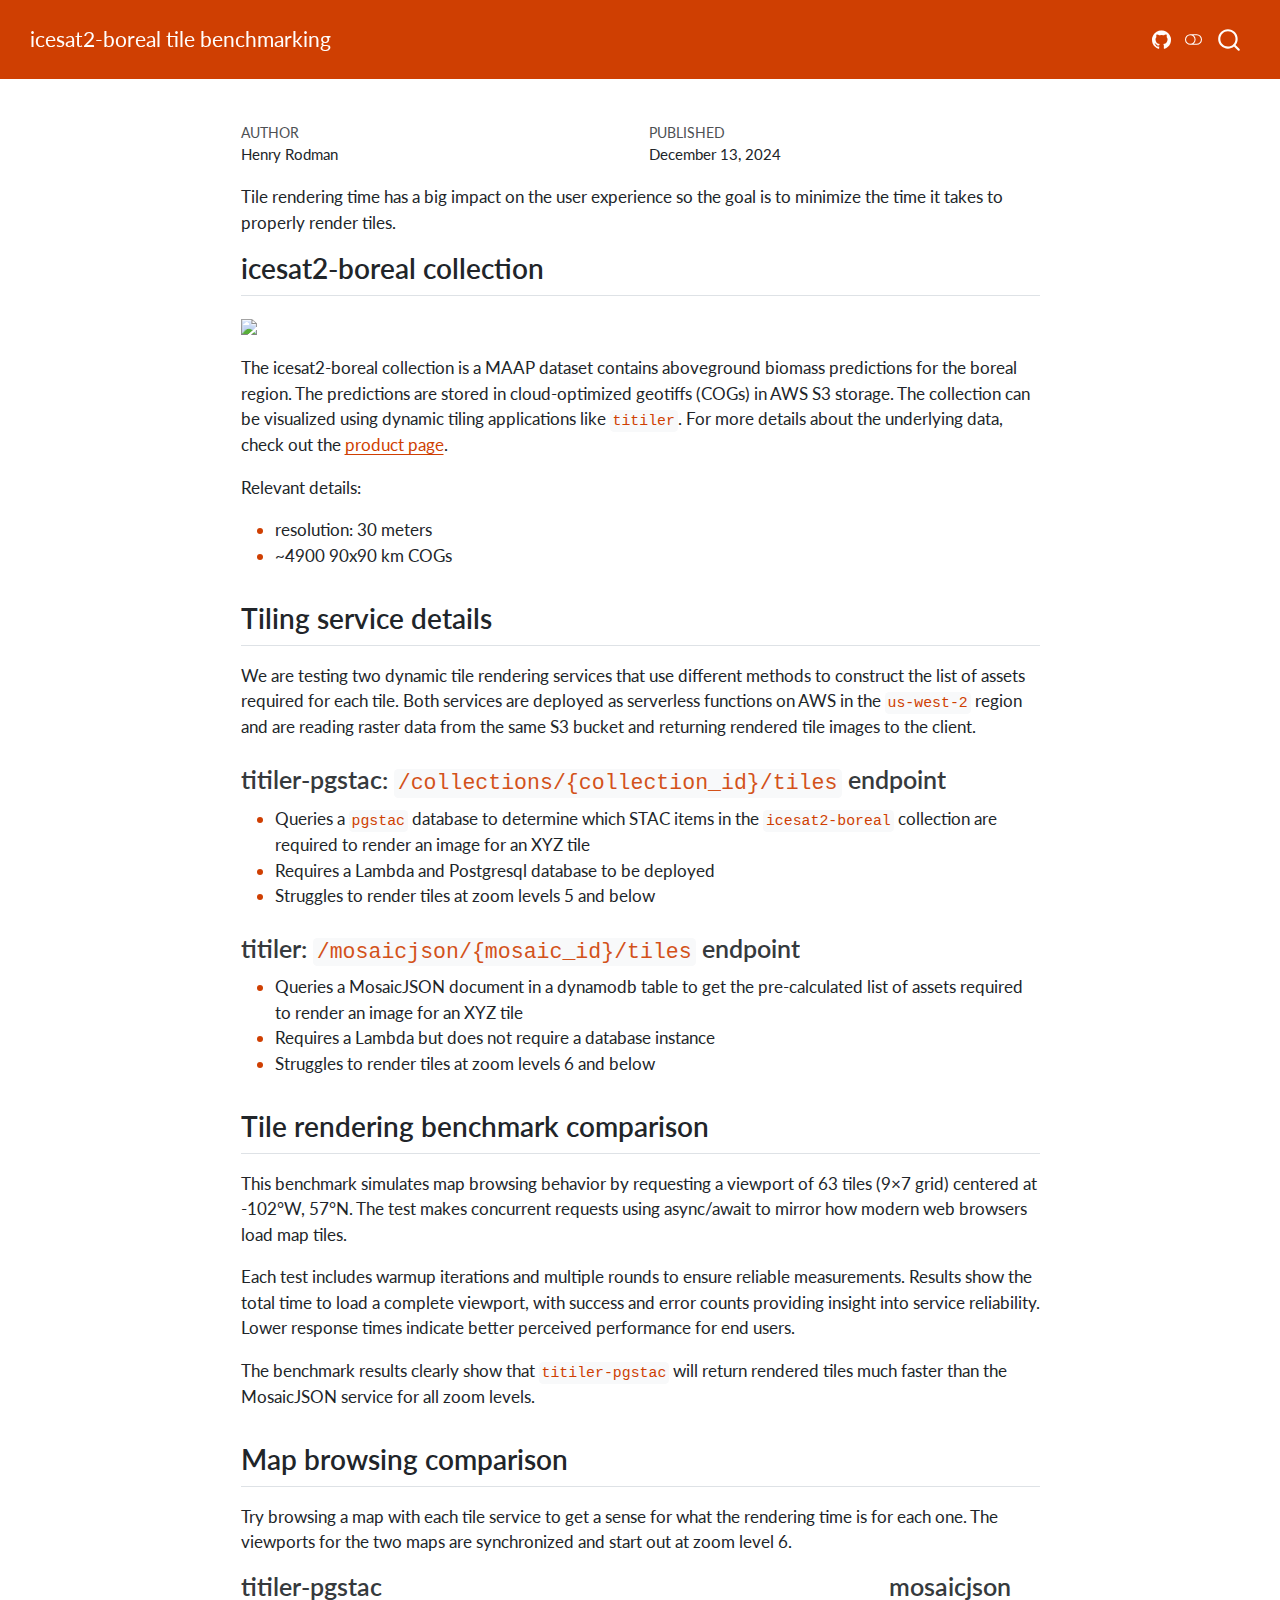
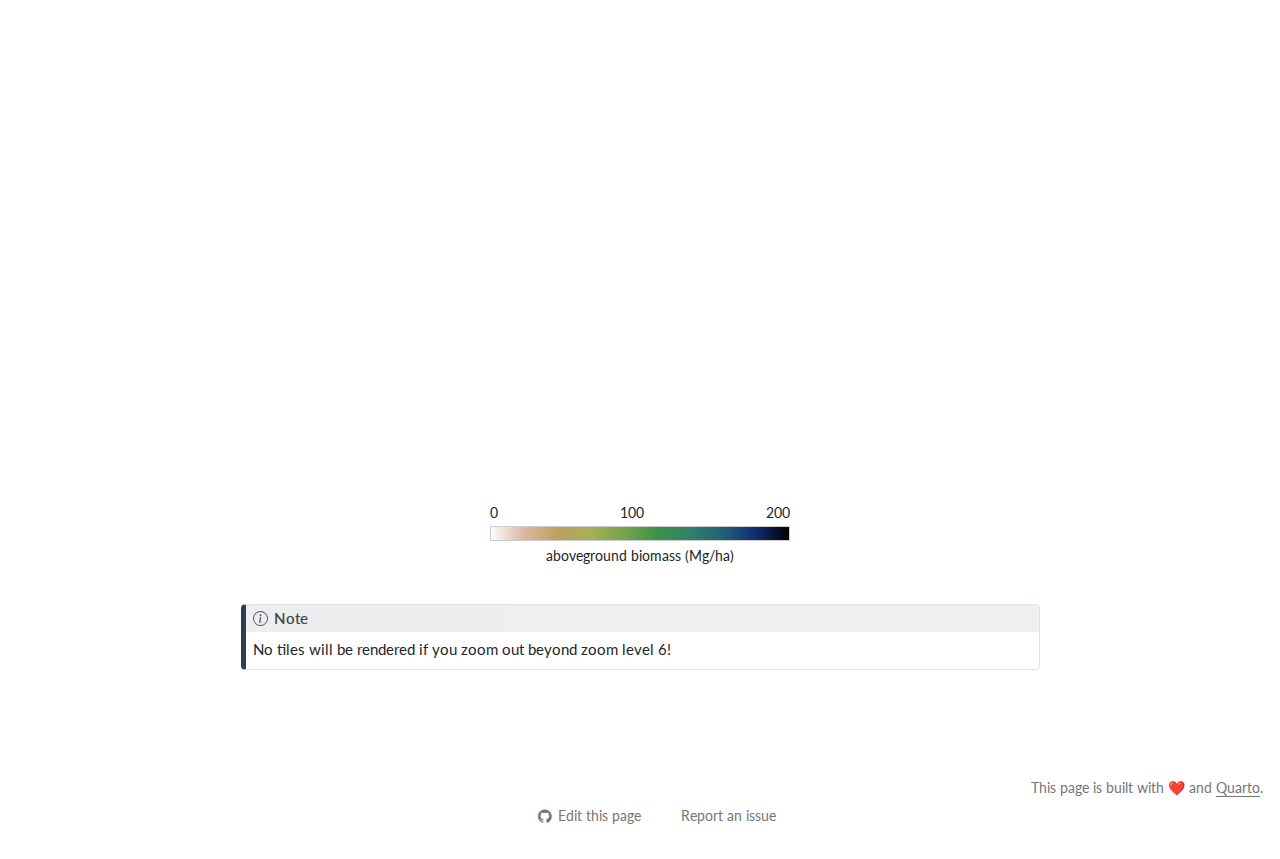
==== commit 8cd76c24: "Built site for gh-pages" ====
--- a/index.html
+++ b/index.html
@@ -2,10 +2,12 @@
 <html xmlns="http://www.w3.org/1999/xhtml" lang="en" xml:lang="en"><head>
 
 <meta charset="utf-8">
-<meta name="generator" content="quarto-1.5.57">
+<meta name="generator" content="quarto-1.6.39">
 
 <meta name="viewport" content="width=device-width, initial-scale=1.0, user-scalable=yes">
 
+<meta name="author" content="Henry Rodman">
+<meta name="dcterms.date" content="2024-12-13">
 
 <title>icesat2-boreal tile benchmarking</title>
 <style>
@@ -35,12 +37,12 @@
 <script src="site_libs/quarto-html/tippy.umd.min.js"></script>
 <script src="site_libs/quarto-html/anchor.min.js"></script>
 <link href="site_libs/quarto-html/tippy.css" rel="stylesheet">
-<link href="site_libs/quarto-html/quarto-syntax-highlighting.css" rel="stylesheet" class="quarto-color-scheme" id="quarto-text-highlighting-styles">
-<link href="site_libs/quarto-html/quarto-syntax-highlighting-dark.css" rel="prefetch" class="quarto-color-scheme quarto-color-alternate" id="quarto-text-highlighting-styles">
+<link href="site_libs/quarto-html/quarto-syntax-highlighting-e26003cea8cd680ca0c55a263523d882.css" rel="stylesheet" class="quarto-color-scheme" id="quarto-text-highlighting-styles">
+<link href="site_libs/quarto-html/quarto-syntax-highlighting-dark-d166b450ba5a8e9f7a0ab969bf6592c1.css" rel="prefetch" class="quarto-color-scheme quarto-color-alternate" id="quarto-text-highlighting-styles">
 <script src="site_libs/bootstrap/bootstrap.min.js"></script>
 <link href="site_libs/bootstrap/bootstrap-icons.css" rel="stylesheet">
-<link href="site_libs/bootstrap/bootstrap.min.css" rel="stylesheet" class="quarto-color-scheme" id="quarto-bootstrap" data-mode="light">
-<link href="site_libs/bootstrap/bootstrap-dark.min.css" rel="prefetch" class="quarto-color-scheme quarto-color-alternate" id="quarto-bootstrap" data-mode="dark">
+<link href="site_libs/bootstrap/bootstrap-98476913757b3e633c54223351816e19.min.css" rel="stylesheet" append-hash="true" class="quarto-color-scheme" id="quarto-bootstrap" data-mode="light">
+<link href="site_libs/bootstrap/bootstrap-dark-695beec225c65c566b9ab6a09a0ac894.min.css" rel="prefetch" append-hash="true" class="quarto-color-scheme quarto-color-alternate" id="quarto-bootstrap" data-mode="dark">
 <script id="quarto-search-options" type="application/json">{
   "location": "navbar",
   "copy-button": false,
@@ -71,7 +73,6 @@
 <script src="https://cdnjs.cloudflare.com/ajax/libs/require.js/2.3.6/require.min.js" integrity="sha512-c3Nl8+7g4LMSTdrm621y7kf9v3SDPnhxLNhcjFJbKECVnmZHTdo+IRO05sNLTH/D3vA6u1X32ehoLC7WFVdheg==" crossorigin="anonymous"></script>
 
 <script type="application/javascript">define('jquery', [],function() {return window.jQuery;})</script>
-<script src="https://unpkg.com/@jupyter-widgets/html-manager@*/dist/embed-amd.js" crossorigin="anonymous"></script>
 
 
 </head>
@@ -114,18 +115,50 @@
 <!-- main -->
 <main class="content" id="quarto-document-content">
 
-
-
-
-<p>Tile rendering time has a big impact on the user experience so our mission is to minimize the time it takes to properly render tiles.</p>
+<header id="title-block-header" class="quarto-title-block default">
+<div class="quarto-title">
+</div>
+
+
+
+<div class="quarto-title-meta">
+
+    <div>
+    <div class="quarto-title-meta-heading">Author</div>
+    <div class="quarto-title-meta-contents">
+             <p>Henry Rodman </p>
+          </div>
+  </div>
+    
+    <div>
+    <div class="quarto-title-meta-heading">Published</div>
+    <div class="quarto-title-meta-contents">
+      <p class="date">December 13, 2024</p>
+    </div>
+  </div>
+  
+    
+  </div>
+  
+
+
+</header>
+
+
+<p>Tile rendering time has a big impact on the user experience so the goal is to minimize the time it takes to properly render tiles.</p>
 <section id="icesat2-boreal-collection" class="level2">
 <h2 class="anchored" data-anchor-id="icesat2-boreal-collection">icesat2-boreal collection</h2>
-<p><img src="https://private-user-images.githubusercontent.com/8293229/349991493-24e28e19-3a37-45b4-8504-f216941a6e4e.png?jwt=eyJhbGciOiJIUzI1NiIsInR5cCI6IkpXVCJ9.[base64].K3itq5GI_4EL9VYd4k-1CjvJnNOpmxMDEsufPDziCbk" width="500"></p>
+<p><img src="https://www.esa.int/var/esa/storage/images/esa_multimedia/images/2021/10/boreal_forest_above_ground_biomass_density/23753507-5-eng-GB/Boreal_Forest_Above_Ground_Biomass_Density_pillars.png" width="500"></p>
 <p>The icesat2-boreal collection is a MAAP dataset contains aboveground biomass predictions for the boreal region. The predictions are stored in cloud-optimized geotiffs (COGs) in AWS S3 storage. The collection can be visualized using dynamic tiling applications like <code>titiler</code>. For more details about the underlying data, check out the <a href="https://ceos.org/gst/icesat2-boreal-biomass.html">product page</a>.</p>
-<p>Relevant details: - resolution: 30 meters - ~2000 COGs in 60 km tiles</p>
+<p>Relevant details:</p>
+<ul>
+<li>resolution: 30 meters</li>
+<li>~4900 90x90 km COGs</li>
+</ul>
 </section>
 <section id="tiling-service-details" class="level2">
 <h2 class="anchored" data-anchor-id="tiling-service-details">Tiling service details</h2>
+<p>We are testing two dynamic tile rendering services that use different methods to construct the list of assets required for each tile. Both services are deployed as serverless functions on AWS in the <code>us-west-2</code> region and are reading raster data from the same S3 bucket and returning rendered tile images to the client.</p>
 <section id="titiler-pgstac-collectionscollection_idtiles-endpoint" class="level3">
 <h3 class="anchored" data-anchor-id="titiler-pgstac-collectionscollection_idtiles-endpoint">titiler-pgstac: <code>/collections/{collection_id}/tiles</code> endpoint</h3>
 <ul>
@@ -138,7 +171,7 @@
 <h3 class="anchored" data-anchor-id="titiler-mosaicjsonmosaic_idtiles-endpoint">titiler: <code>/mosaicjson/{mosaic_id}/tiles</code> endpoint</h3>
 <ul>
 <li>Queries a MosaicJSON document in a dynamodb table to get the pre-calculated list of assets required to render an image for an XYZ tile</li>
-<li>Does not require a database instance</li>
+<li>Requires a Lambda but does not require a database instance</li>
 <li>Struggles to render tiles at zoom levels 6 and below</li>
 </ul>
 </section>
@@ -146,10 +179,9 @@
 <section id="tile-rendering-benchmark-comparison" class="level2">
 <h2 class="anchored" data-anchor-id="tile-rendering-benchmark-comparison">Tile rendering benchmark comparison</h2>
 <p>This benchmark simulates map browsing behavior by requesting a viewport of 63 tiles (9×7 grid) centered at -102°W, 57°N. The test makes concurrent requests using async/await to mirror how modern web browsers load map tiles.</p>
-<p>We are testing two dynamic tile rendering services that use different methods to construct the list of assets required for each tile. Both services are deployed as serverless functions on AWS in the <code>us-west-2</code> region and are reading raster data from the same S3 bucket and returning rendered tile images to the client.</p>
 <p>Each test includes warmup iterations and multiple rounds to ensure reliable measurements. Results show the total time to load a complete viewport, with success and error counts providing insight into service reliability. Lower response times indicate better perceived performance for end users.</p>
-<div id="9ddaec50" class="cell" data-execution_count="1">
-<div class="cell-output cell-output-display">
+<div id="load" class="cell" data-execution_count="1">
+<div id="load-1" class="cell-output cell-output-display">
 <script type="esms-options">{"shimMode": true}</script><style>*[data-root-id],
 *[data-root-id] > * {
   box-sizing: border-box;
@@ -167,7 +199,7 @@
 }
 </style>
 </div>
-<div class="cell-output cell-output-display">
+<div id="load-2" class="cell-output cell-output-display">
 <script type="application/javascript">
 (function(root) {
   function now() {
@@ -417,7 +449,7 @@
 }(window));
 </script>
 </div>
-<div class="cell-output cell-output-display">
+<div id="load-3" class="cell-output cell-output-display">
 <script type="application/javascript">
 
 if ((window.PyViz === undefined) || (window.PyViz instanceof HTMLElement)) {
@@ -661,13 +693,13 @@
 
 </script>
 </div>
-<div class="cell-output cell-output-display">
-<div id="d69e962a-0e41-40d0-95a6-e9d7a1812363">
-  <div id="e820cf25-6b53-400c-b0e1-f5f85b5a00ad" data-root-id="d69e962a-0e41-40d0-95a6-e9d7a1812363" style="display: contents;"></div>
+<div id="load-4" class="cell-output cell-output-display">
+<div id="fc4a63ee-7f72-44e8-9911-ffd2d52df441">
+  <div id="fe64dc41-6276-462e-a5cf-324882fea564" data-root-id="fc4a63ee-7f72-44e8-9911-ffd2d52df441" style="display: contents;"></div>
 </div>
 <script type="application/javascript">(function(root) {
-  var docs_json = {"f5944d26-2c32-4f10-82c0-ccb88b656131":{"version":"3.6.2","title":"Bokeh Application","roots":[{"type":"object","name":"panel.models.browser.BrowserInfo","id":"d69e962a-0e41-40d0-95a6-e9d7a1812363"},{"type":"object","name":"panel.models.comm_manager.CommManager","id":"6994eca5-377b-44f7-9a11-71356bd61000","attributes":{"plot_id":"d69e962a-0e41-40d0-95a6-e9d7a1812363","comm_id":"66abf156a0324b7f968f24a00f1f9d4b","client_comm_id":"a7ff3b8295a643a0914093913d37c7d0"}}],"defs":[{"type":"model","name":"ReactiveHTML1"},{"type":"model","name":"FlexBox1","properties":[{"name":"align_content","kind":"Any","default":"flex-start"},{"name":"align_items","kind":"Any","default":"flex-start"},{"name":"flex_direction","kind":"Any","default":"row"},{"name":"flex_wrap","kind":"Any","default":"wrap"},{"name":"gap","kind":"Any","default":""},{"name":"justify_content","kind":"Any","default":"flex-start"}]},{"type":"model","name":"FloatPanel1","properties":[{"name":"config","kind":"Any","default":{"type":"map"}},{"name":"contained","kind":"Any","default":true},{"name":"position","kind":"Any","default":"right-top"},{"name":"offsetx","kind":"Any","default":null},{"name":"offsety","kind":"Any","default":null},{"name":"theme","kind":"Any","default":"primary"},{"name":"status","kind":"Any","default":"normalized"}]},{"type":"model","name":"GridStack1","properties":[{"name":"mode","kind":"Any","default":"warn"},{"name":"ncols","kind":"Any","default":null},{"name":"nrows","kind":"Any","default":null},{"name":"allow_resize","kind":"Any","default":true},{"name":"allow_drag","kind":"Any","default":true},{"name":"state","kind":"Any","default":[]}]},{"type":"model","name":"drag1","properties":[{"name":"slider_width","kind":"Any","default":5},{"name":"slider_color","kind":"Any","default":"black"},{"name":"value","kind":"Any","default":50}]},{"type":"model","name":"click1","properties":[{"name":"terminal_output","kind":"Any","default":""},{"name":"debug_name","kind":"Any","default":""},{"name":"clears","kind":"Any","default":0}]},{"type":"model","name":"FastWrapper1","properties":[{"name":"object","kind":"Any","default":null},{"name":"style","kind":"Any","default":null}]},{"type":"model","name":"NotificationAreaBase1","properties":[{"name":"js_events","kind":"Any","default":{"type":"map"}},{"name":"position","kind":"Any","default":"bottom-right"},{"name":"_clear","kind":"Any","default":0}]},{"type":"model","name":"NotificationArea1","properties":[{"name":"js_events","kind":"Any","default":{"type":"map"}},{"name":"notifications","kind":"Any","default":[]},{"name":"position","kind":"Any","default":"bottom-right"},{"name":"_clear","kind":"Any","default":0},{"name":"types","kind":"Any","default":[{"type":"map","entries":[["type","warning"],["background","#ffc107"],["icon",{"type":"map","entries":[["className","fas fa-exclamation-triangle"],["tagName","i"],["color","white"]]}]]},{"type":"map","entries":[["type","info"],["background","#007bff"],["icon",{"type":"map","entries":[["className","fas fa-info-circle"],["tagName","i"],["color","white"]]}]]}]}]},{"type":"model","name":"Notification","properties":[{"name":"background","kind":"Any","default":null},{"name":"duration","kind":"Any","default":3000},{"name":"icon","kind":"Any","default":null},{"name":"message","kind":"Any","default":""},{"name":"notification_type","kind":"Any","default":null},{"name":"_destroyed","kind":"Any","default":false}]},{"type":"model","name":"TemplateActions1","properties":[{"name":"open_modal","kind":"Any","default":0},{"name":"close_modal","kind":"Any","default":0}]},{"type":"model","name":"BootstrapTemplateActions1","properties":[{"name":"open_modal","kind":"Any","default":0},{"name":"close_modal","kind":"Any","default":0}]},{"type":"model","name":"TemplateEditor1","properties":[{"name":"layout","kind":"Any","default":[]}]},{"type":"model","name":"MaterialTemplateActions1","properties":[{"name":"open_modal","kind":"Any","default":0},{"name":"close_modal","kind":"Any","default":0}]},{"type":"model","name":"ReactiveESM1","properties":[{"name":"esm_constants","kind":"Any","default":{"type":"map"}}]},{"type":"model","name":"JSComponent1","properties":[{"name":"esm_constants","kind":"Any","default":{"type":"map"}}]},{"type":"model","name":"ReactComponent1","properties":[{"name":"esm_constants","kind":"Any","default":{"type":"map"}}]},{"type":"model","name":"AnyWidgetComponent1","properties":[{"name":"esm_constants","kind":"Any","default":{"type":"map"}}]},{"type":"model","name":"request_value1","properties":[{"name":"fill","kind":"Any","default":"none"},{"name":"_synced","kind":"Any","default":null},{"name":"_request_sync","kind":"Any","default":0}]}]}};
-  var render_items = [{"docid":"f5944d26-2c32-4f10-82c0-ccb88b656131","roots":{"d69e962a-0e41-40d0-95a6-e9d7a1812363":"e820cf25-6b53-400c-b0e1-f5f85b5a00ad"},"root_ids":["d69e962a-0e41-40d0-95a6-e9d7a1812363"]}];
+  var docs_json = {"5f2ddd93-cb2f-4ceb-a3b5-4fa423ba9c67":{"version":"3.6.2","title":"Bokeh Application","roots":[{"type":"object","name":"panel.models.browser.BrowserInfo","id":"fc4a63ee-7f72-44e8-9911-ffd2d52df441"},{"type":"object","name":"panel.models.comm_manager.CommManager","id":"61a70717-3210-4b42-8dbe-ef20ee98abeb","attributes":{"plot_id":"fc4a63ee-7f72-44e8-9911-ffd2d52df441","comm_id":"4b37dcd96c544c30a6221b5df80e9c09","client_comm_id":"022eaf2bb5cf4197aa0cc02876ce1186"}}],"defs":[{"type":"model","name":"ReactiveHTML1"},{"type":"model","name":"FlexBox1","properties":[{"name":"align_content","kind":"Any","default":"flex-start"},{"name":"align_items","kind":"Any","default":"flex-start"},{"name":"flex_direction","kind":"Any","default":"row"},{"name":"flex_wrap","kind":"Any","default":"wrap"},{"name":"gap","kind":"Any","default":""},{"name":"justify_content","kind":"Any","default":"flex-start"}]},{"type":"model","name":"FloatPanel1","properties":[{"name":"config","kind":"Any","default":{"type":"map"}},{"name":"contained","kind":"Any","default":true},{"name":"position","kind":"Any","default":"right-top"},{"name":"offsetx","kind":"Any","default":null},{"name":"offsety","kind":"Any","default":null},{"name":"theme","kind":"Any","default":"primary"},{"name":"status","kind":"Any","default":"normalized"}]},{"type":"model","name":"GridStack1","properties":[{"name":"mode","kind":"Any","default":"warn"},{"name":"ncols","kind":"Any","default":null},{"name":"nrows","kind":"Any","default":null},{"name":"allow_resize","kind":"Any","default":true},{"name":"allow_drag","kind":"Any","default":true},{"name":"state","kind":"Any","default":[]}]},{"type":"model","name":"drag1","properties":[{"name":"slider_width","kind":"Any","default":5},{"name":"slider_color","kind":"Any","default":"black"},{"name":"value","kind":"Any","default":50}]},{"type":"model","name":"click1","properties":[{"name":"terminal_output","kind":"Any","default":""},{"name":"debug_name","kind":"Any","default":""},{"name":"clears","kind":"Any","default":0}]},{"type":"model","name":"FastWrapper1","properties":[{"name":"object","kind":"Any","default":null},{"name":"style","kind":"Any","default":null}]},{"type":"model","name":"NotificationAreaBase1","properties":[{"name":"js_events","kind":"Any","default":{"type":"map"}},{"name":"position","kind":"Any","default":"bottom-right"},{"name":"_clear","kind":"Any","default":0}]},{"type":"model","name":"NotificationArea1","properties":[{"name":"js_events","kind":"Any","default":{"type":"map"}},{"name":"notifications","kind":"Any","default":[]},{"name":"position","kind":"Any","default":"bottom-right"},{"name":"_clear","kind":"Any","default":0},{"name":"types","kind":"Any","default":[{"type":"map","entries":[["type","warning"],["background","#ffc107"],["icon",{"type":"map","entries":[["className","fas fa-exclamation-triangle"],["tagName","i"],["color","white"]]}]]},{"type":"map","entries":[["type","info"],["background","#007bff"],["icon",{"type":"map","entries":[["className","fas fa-info-circle"],["tagName","i"],["color","white"]]}]]}]}]},{"type":"model","name":"Notification","properties":[{"name":"background","kind":"Any","default":null},{"name":"duration","kind":"Any","default":3000},{"name":"icon","kind":"Any","default":null},{"name":"message","kind":"Any","default":""},{"name":"notification_type","kind":"Any","default":null},{"name":"_destroyed","kind":"Any","default":false}]},{"type":"model","name":"TemplateActions1","properties":[{"name":"open_modal","kind":"Any","default":0},{"name":"close_modal","kind":"Any","default":0}]},{"type":"model","name":"BootstrapTemplateActions1","properties":[{"name":"open_modal","kind":"Any","default":0},{"name":"close_modal","kind":"Any","default":0}]},{"type":"model","name":"TemplateEditor1","properties":[{"name":"layout","kind":"Any","default":[]}]},{"type":"model","name":"MaterialTemplateActions1","properties":[{"name":"open_modal","kind":"Any","default":0},{"name":"close_modal","kind":"Any","default":0}]},{"type":"model","name":"ReactiveESM1","properties":[{"name":"esm_constants","kind":"Any","default":{"type":"map"}}]},{"type":"model","name":"JSComponent1","properties":[{"name":"esm_constants","kind":"Any","default":{"type":"map"}}]},{"type":"model","name":"ReactComponent1","properties":[{"name":"esm_constants","kind":"Any","default":{"type":"map"}}]},{"type":"model","name":"AnyWidgetComponent1","properties":[{"name":"esm_constants","kind":"Any","default":{"type":"map"}}]},{"type":"model","name":"request_value1","properties":[{"name":"fill","kind":"Any","default":"none"},{"name":"_synced","kind":"Any","default":null},{"name":"_request_sync","kind":"Any","default":0}]}]}};
+  var render_items = [{"docid":"5f2ddd93-cb2f-4ceb-a3b5-4fa423ba9c67","roots":{"fc4a63ee-7f72-44e8-9911-ffd2d52df441":"fe64dc41-6276-462e-a5cf-324882fea564"},"root_ids":["fc4a63ee-7f72-44e8-9911-ffd2d52df441"]}];
   var docs = Object.values(docs_json)
   if (!docs) {
     return
@@ -734,17 +766,17 @@
 })(window);</script>
 </div>
 </div>
-<div id="c23e171a" class="cell" data-execution_count="2">
-<div class="cell-output cell-output-display">
-
-</div>
-<div class="cell-output cell-output-display" data-execution_count="2">
-<div id="2647a04c-b759-4ada-83d2-6061c75a7fc0">
-  <div id="bfe8f951-8144-4329-99fd-f85fed0d3505" data-root-id="2647a04c-b759-4ada-83d2-6061c75a7fc0" style="display: contents;"></div>
+<div id="plot" class="cell" data-execution_count="2">
+<div id="plot-1" class="cell-output cell-output-display">
+
+</div>
+<div id="plot-2" class="cell-output cell-output-display" data-execution_count="2">
+<div id="210be8f1-93d8-4a29-9137-cdcd31e44e4c">
+  <div id="dfb627c4-4796-4411-90b4-ac88f8b8da20" data-root-id="210be8f1-93d8-4a29-9137-cdcd31e44e4c" style="display: contents;"></div>
 </div>
 <script type="application/javascript">(function(root) {
-  var docs_json = {"fd81a540-5b6f-4b31-813e-173e302050be":{"version":"3.6.2","title":"Bokeh Application","roots":[{"type":"object","name":"Row","id":"2647a04c-b759-4ada-83d2-6061c75a7fc0","attributes":{"name":"Row00398","tags":["embedded"],"stylesheets":["\n:host(.pn-loading):before, .pn-loading:before {\n  background-color: #c3c3c3;\n  mask-size: auto calc(min(50%, 400px));\n  -webkit-mask-size: auto calc(min(50%, 400px));\n}",{"type":"object","name":"ImportedStyleSheet","id":"b8b11348-4ce4-4a2e-8c49-722f58df16ca","attributes":{"url":"https://cdn.holoviz.org/panel/1.5.4/dist/css/loading.css"}},{"type":"object","name":"ImportedStyleSheet","id":"af58da19-60c8-4682-8122-7bc03b004a93","attributes":{"url":"https://cdn.holoviz.org/panel/1.5.4/dist/css/listpanel.css"}},{"type":"object","name":"ImportedStyleSheet","id":"f92c6bfd-9934-455c-be35-fb3ec1a05349","attributes":{"url":"https://cdn.holoviz.org/panel/1.5.4/dist/bundled/theme/default.css"}},{"type":"object","name":"ImportedStyleSheet","id":"9571e6cf-1dd9-41dc-a3f1-2eb5712d7cad","attributes":{"url":"https://cdn.holoviz.org/panel/1.5.4/dist/bundled/theme/native.css"}}],"min_width":700,"margin":0,"sizing_mode":"stretch_width","align":"start","children":[{"type":"object","name":"Spacer","id":"02d9e02c-85cc-456a-8e62-7baa5846477e","attributes":{"name":"HSpacer00402","stylesheets":["\n:host(.pn-loading):before, .pn-loading:before {\n  background-color: #c3c3c3;\n  mask-size: auto calc(min(50%, 400px));\n  -webkit-mask-size: auto calc(min(50%, 400px));\n}",{"id":"b8b11348-4ce4-4a2e-8c49-722f58df16ca"},{"id":"f92c6bfd-9934-455c-be35-fb3ec1a05349"},{"id":"9571e6cf-1dd9-41dc-a3f1-2eb5712d7cad"}],"margin":0,"sizing_mode":"stretch_width","align":"start"}},{"type":"object","name":"Figure","id":"c103dbbf-99ff-4ced-8a6f-444610273400","attributes":{"width":700,"height":300,"margin":[5,10],"sizing_mode":"fixed","align":"start","x_range":{"type":"object","name":"Range1d","id":"89807e46-7338-4b06-a12a-bac4d83059ea","attributes":{"name":"zoom","tags":[[["zoom",null]],[]],"start":5,"end":11,"reset_start":5,"reset_end":11}},"y_range":{"type":"object","name":"Range1d","id":"d083350e-0b8c-49d3-a477-c40d59a6a225","attributes":{"name":"median","tags":[[["median",null]],{"type":"map","entries":[["invert_yaxis",false],["autorange",false]]}],"end":30,"reset_start":0,"reset_end":30}},"x_scale":{"type":"object","name":"LinearScale","id":"6356c648-d3dd-4232-9a24-17bbfb56e44b"},"y_scale":{"type":"object","name":"LinearScale","id":"b41b7f38-5d98-4682-9d7b-c83e32e8d053"},"title":{"type":"object","name":"Title","id":"b2f0b323-ff78-4f05-b2ab-2b699a3db03d","attributes":{"text":"time to retrieve 63 image tiles at various zoom levels","text_color":"black","text_font_size":"12pt"}},"renderers":[{"type":"object","name":"GlyphRenderer","id":"f758f3ab-eeef-4847-932c-8a5dfe0b5445","attributes":{"name":"mosaicjson","data_source":{"type":"object","name":"ColumnDataSource","id":"9e02943b-d33a-4524-836f-c21d8b2f13f5","attributes":{"selected":{"type":"object","name":"Selection","id":"ee7a6796-1175-4c4d-af5a-9ee78f0facda","attributes":{"indices":[],"line_indices":[]}},"selection_policy":{"type":"object","name":"UnionRenderers","id":"66f177e4-4a2a-4e89-a9e4-d9eb953866b1"},"data":{"type":"map","entries":[["zoom",{"type":"ndarray","array":{"type":"bytes","data":"BgAAAAcAAAAIAAAACQAAAAoAAAA="},"shape":[5],"dtype":"int32","order":"little"}],["median",{"type":"ndarray","array":{"type":"bytes","data":"YJpAg2ATPEBAjPajoeYmQABZkcmQDh5AAALs91JtE0AAotgZxa0SQA=="},"shape":[5],"dtype":"float64","order":"little"}],["source",["mosaicjson","mosaicjson","mosaicjson","mosaicjson","mosaicjson"]]]}}},"view":{"type":"object","name":"CDSView","id":"76b8db73-1fab-4488-af96-795d13a5280a","attributes":{"filter":{"type":"object","name":"AllIndices","id":"5f7c052d-37e9-45f0-8641-55f063c3f3f2"}}},"glyph":{"type":"object","name":"Line","id":"17dd94e1-cb32-45d4-91ac-2aa8e78c42c4","attributes":{"tags":["apply_ranges"],"x":{"type":"field","field":"zoom"},"y":{"type":"field","field":"median"},"line_color":"#30a2da","line_width":2}},"selection_glyph":{"type":"object","name":"Line","id":"aa410a15-ba65-4164-ab15-f5d22725535d","attributes":{"tags":["apply_ranges"],"x":{"type":"field","field":"zoom"},"y":{"type":"field","field":"median"},"line_color":"#30a2da","line_width":2}},"nonselection_glyph":{"type":"object","name":"Line","id":"8d82aced-1aaa-4ede-8b98-f197eb9ac6e8","attributes":{"tags":["apply_ranges"],"x":{"type":"field","field":"zoom"},"y":{"type":"field","field":"median"},"line_color":"#30a2da","line_alpha":0.1,"line_width":2}},"muted_glyph":{"type":"object","name":"Line","id":"3be0e9f8-c827-4b3d-ae6d-0209d5de51a5","attributes":{"tags":["apply_ranges"],"x":{"type":"field","field":"zoom"},"y":{"type":"field","field":"median"},"line_color":"#30a2da","line_alpha":0.2,"line_width":2}}}},{"type":"object","name":"GlyphRenderer","id":"48941065-58cf-44ae-b7be-d3c4cddced9a","attributes":{"name":"titiler-pgstac","data_source":{"type":"object","name":"ColumnDataSource","id":"7322fb69-68d7-429b-8782-b46527d18c35","attributes":{"selected":{"type":"object","name":"Selection","id":"494ed9c4-721c-4609-a170-4ea48629e185","attributes":{"indices":[],"line_indices":[]}},"selection_policy":{"type":"object","name":"UnionRenderers","id":"4d7fa7c8-5bae-45ad-bc7f-81fe1bd45c08"},"data":{"type":"map","entries":[["zoom",{"type":"ndarray","array":{"type":"bytes","data":"BgAAAAcAAAAIAAAACQAAAAoAAAA="},"shape":[5],"dtype":"int32","order":"little"}],["median",{"type":"ndarray","array":{"type":"bytes","data":"ABoWFQRqHEAAyLjGjVUJQAAdV3m7vwBAAAjE4YiS/D8A2CoLcOP3Pw=="},"shape":[5],"dtype":"float64","order":"little"}],["source",["titiler-pgstac","titiler-pgstac","titiler-pgstac","titiler-pgstac","titiler-pgstac"]]]}}},"view":{"type":"object","name":"CDSView","id":"257a9003-875b-4122-899b-fab30ff139cc","attributes":{"filter":{"type":"object","name":"AllIndices","id":"fa102881-fbe2-477c-8b66-cc4ddda168e9"}}},"glyph":{"type":"object","name":"Line","id":"a1485b46-efff-430f-9c12-7f8660759032","attributes":{"tags":["apply_ranges"],"x":{"type":"field","field":"zoom"},"y":{"type":"field","field":"median"},"line_color":"#fc4f30","line_width":2}},"selection_glyph":{"type":"object","name":"Line","id":"15646f8a-ac13-4eb2-982c-254680da349b","attributes":{"tags":["apply_ranges"],"x":{"type":"field","field":"zoom"},"y":{"type":"field","field":"median"},"line_color":"#fc4f30","line_width":2}},"nonselection_glyph":{"type":"object","name":"Line","id":"54f418d8-ff80-4802-850c-3548969008f6","attributes":{"tags":["apply_ranges"],"x":{"type":"field","field":"zoom"},"y":{"type":"field","field":"median"},"line_color":"#fc4f30","line_alpha":0.1,"line_width":2}},"muted_glyph":{"type":"object","name":"Line","id":"ca8912c7-a22a-4e4a-886e-2acbb6f4a7b7","attributes":{"tags":["apply_ranges"],"x":{"type":"field","field":"zoom"},"y":{"type":"field","field":"median"},"line_color":"#fc4f30","line_alpha":0.2,"line_width":2}}}},{"type":"object","name":"GlyphRenderer","id":"1de5290e-8901-41cf-8013-7c6ea62860c5","attributes":{"name":"mosaicjson","data_source":{"type":"object","name":"ColumnDataSource","id":"6a5aeae6-6eac-4e5a-a94f-45569514eccd","attributes":{"selected":{"type":"object","name":"Selection","id":"3c7009f7-0710-4e0d-9304-1ff5fad9bc17","attributes":{"indices":[],"line_indices":[]}},"selection_policy":{"type":"object","name":"UnionRenderers","id":"d4513e42-66f3-468b-8489-2f754849872e"},"data":{"type":"map","entries":[["zoom",{"type":"ndarray","array":{"type":"bytes","data":"BgAAAAcAAAAIAAAACQAAAAoAAAA="},"shape":[5],"dtype":"int32","order":"little"}],["median",{"type":"ndarray","array":{"type":"bytes","data":"YJpAg2ATPEBAjPajoeYmQABZkcmQDh5AAALs91JtE0AAotgZxa0SQA=="},"shape":[5],"dtype":"float64","order":"little"}],["source",["mosaicjson","mosaicjson","mosaicjson","mosaicjson","mosaicjson"]]]}}},"view":{"type":"object","name":"CDSView","id":"cc8b12de-9a9d-4299-b926-85b1824912d6","attributes":{"filter":{"type":"object","name":"AllIndices","id":"e3087a86-5104-4725-9a87-6345ed8b1724"}}},"glyph":{"type":"object","name":"Scatter","id":"993c153d-aeeb-489b-a2ae-68b30b1993bf","attributes":{"tags":["apply_ranges"],"x":{"type":"field","field":"zoom"},"y":{"type":"field","field":"median"},"size":{"type":"value","value":5.477225575051661},"line_color":{"type":"value","value":"#30a2da"},"fill_color":{"type":"value","value":"#30a2da"},"hatch_color":{"type":"value","value":"#30a2da"}}},"selection_glyph":{"type":"object","name":"Scatter","id":"ac8cb82e-b19c-4a68-b653-c6040070b905","attributes":{"tags":["apply_ranges"],"x":{"type":"field","field":"zoom"},"y":{"type":"field","field":"median"},"size":{"type":"value","value":5.477225575051661},"angle":{"type":"value","value":0.0},"line_color":{"type":"value","value":"#30a2da"},"line_alpha":{"type":"value","value":1.0},"line_width":{"type":"value","value":1},"line_join":{"type":"value","value":"bevel"},"line_cap":{"type":"value","value":"butt"},"line_dash":{"type":"value","value":[]},"line_dash_offset":{"type":"value","value":0},"fill_color":{"type":"value","value":"#30a2da"},"fill_alpha":{"type":"value","value":1.0},"hatch_color":{"type":"value","value":"#30a2da"},"hatch_alpha":{"type":"value","value":1.0},"hatch_scale":{"type":"value","value":12.0},"hatch_pattern":{"type":"value","value":null},"hatch_weight":{"type":"value","value":1.0},"marker":{"type":"value","value":"circle"}}},"nonselection_glyph":{"type":"object","name":"Scatter","id":"1681fc53-692c-4bb8-8c54-47f5d0cd1386","attributes":{"tags":["apply_ranges"],"x":{"type":"field","field":"zoom"},"y":{"type":"field","field":"median"},"size":{"type":"value","value":5.477225575051661},"line_color":{"type":"value","value":"#30a2da"},"line_alpha":{"type":"value","value":0.1},"fill_color":{"type":"value","value":"#30a2da"},"fill_alpha":{"type":"value","value":0.1},"hatch_color":{"type":"value","value":"#30a2da"},"hatch_alpha":{"type":"value","value":0.1}}},"muted_glyph":{"type":"object","name":"Scatter","id":"6f8aa87b-d243-4900-8fba-4d98a51819f5","attributes":{"tags":["apply_ranges"],"x":{"type":"field","field":"zoom"},"y":{"type":"field","field":"median"},"size":{"type":"value","value":5.477225575051661},"line_color":{"type":"value","value":"#30a2da"},"line_alpha":{"type":"value","value":0.2},"fill_color":{"type":"value","value":"#30a2da"},"fill_alpha":{"type":"value","value":0.2},"hatch_color":{"type":"value","value":"#30a2da"},"hatch_alpha":{"type":"value","value":0.2}}}}},{"type":"object","name":"GlyphRenderer","id":"c15b691c-df80-4de7-9778-26a4b4bdf852","attributes":{"name":"titiler-pgstac","data_source":{"type":"object","name":"ColumnDataSource","id":"d8680040-0d0d-43ea-a75b-cb73e87dc4d5","attributes":{"selected":{"type":"object","name":"Selection","id":"d28afe44-e08c-4d37-a6af-d33914708d27","attributes":{"indices":[],"line_indices":[]}},"selection_policy":{"type":"object","name":"UnionRenderers","id":"bcf0bb83-ffff-44a8-b944-606c8f35c8c7"},"data":{"type":"map","entries":[["zoom",{"type":"ndarray","array":{"type":"bytes","data":"BgAAAAcAAAAIAAAACQAAAAoAAAA="},"shape":[5],"dtype":"int32","order":"little"}],["median",{"type":"ndarray","array":{"type":"bytes","data":"ABoWFQRqHEAAyLjGjVUJQAAdV3m7vwBAAAjE4YiS/D8A2CoLcOP3Pw=="},"shape":[5],"dtype":"float64","order":"little"}],["source",["titiler-pgstac","titiler-pgstac","titiler-pgstac","titiler-pgstac","titiler-pgstac"]]]}}},"view":{"type":"object","name":"CDSView","id":"ed6170a1-6575-470e-adfd-0e5b70715f3c","attributes":{"filter":{"type":"object","name":"AllIndices","id":"cba91625-71db-4983-9f9a-f9884d86e9ec"}}},"glyph":{"type":"object","name":"Scatter","id":"d7421f65-8437-4fa3-beca-7779529984c8","attributes":{"tags":["apply_ranges"],"x":{"type":"field","field":"zoom"},"y":{"type":"field","field":"median"},"size":{"type":"value","value":5.477225575051661},"line_color":{"type":"value","value":"#fc4f30"},"fill_color":{"type":"value","value":"#fc4f30"},"hatch_color":{"type":"value","value":"#fc4f30"}}},"selection_glyph":{"type":"object","name":"Scatter","id":"148a9160-1376-45d8-8373-2dc1eb053843","attributes":{"tags":["apply_ranges"],"x":{"type":"field","field":"zoom"},"y":{"type":"field","field":"median"},"size":{"type":"value","value":5.477225575051661},"angle":{"type":"value","value":0.0},"line_color":{"type":"value","value":"#fc4f30"},"line_alpha":{"type":"value","value":1.0},"line_width":{"type":"value","value":1},"line_join":{"type":"value","value":"bevel"},"line_cap":{"type":"value","value":"butt"},"line_dash":{"type":"value","value":[]},"line_dash_offset":{"type":"value","value":0},"fill_color":{"type":"value","value":"#fc4f30"},"fill_alpha":{"type":"value","value":1.0},"hatch_color":{"type":"value","value":"#fc4f30"},"hatch_alpha":{"type":"value","value":1.0},"hatch_scale":{"type":"value","value":12.0},"hatch_pattern":{"type":"value","value":null},"hatch_weight":{"type":"value","value":1.0},"marker":{"type":"value","value":"circle"}}},"nonselection_glyph":{"type":"object","name":"Scatter","id":"acf94c27-9f72-4984-bcf8-9650eabcf893","attributes":{"tags":["apply_ranges"],"x":{"type":"field","field":"zoom"},"y":{"type":"field","field":"median"},"size":{"type":"value","value":5.477225575051661},"line_color":{"type":"value","value":"#fc4f30"},"line_alpha":{"type":"value","value":0.1},"fill_color":{"type":"value","value":"#fc4f30"},"fill_alpha":{"type":"value","value":0.1},"hatch_color":{"type":"value","value":"#fc4f30"},"hatch_alpha":{"type":"value","value":0.1}}},"muted_glyph":{"type":"object","name":"Scatter","id":"631092e6-3752-4c03-b3a4-babcbe166704","attributes":{"tags":["apply_ranges"],"x":{"type":"field","field":"zoom"},"y":{"type":"field","field":"median"},"size":{"type":"value","value":5.477225575051661},"line_color":{"type":"value","value":"#fc4f30"},"line_alpha":{"type":"value","value":0.2},"fill_color":{"type":"value","value":"#fc4f30"},"fill_alpha":{"type":"value","value":0.2},"hatch_color":{"type":"value","value":"#fc4f30"},"hatch_alpha":{"type":"value","value":0.2}}}}},{"type":"object","name":"GlyphRenderer","id":"247d4466-d577-4090-977e-9a4ba29ce3da","attributes":{"name":"mosaicjson","data_source":{"type":"object","name":"ColumnDataSource","id":"395f4e7b-8a80-4cc0-825e-0d56c91f4261","attributes":{"selected":{"type":"object","name":"Selection","id":"5ed84914-ea64-4f0e-9dda-6d986be940b2","attributes":{"indices":[],"line_indices":[]}},"selection_policy":{"type":"object","name":"UnionRenderers","id":"b469e631-d214-450b-805c-24bdbf5461d7"},"data":{"type":"map","entries":[["x",{"type":"ndarray","array":{"type":"bytes","data":"BgAAAAcAAAAIAAAACQAAAAoAAAAKAAAACQAAAAgAAAAHAAAABgAAAA=="},"shape":[10],"dtype":"int32","order":"little"}],["y",{"type":"ndarray","array":{"type":"bytes","data":"6M22R+0+PEDgJFd8xukmQGCbOZFRZR5AgLSTQtKtE0AAooysDTkTQIDetxCafxJAQGf6brhYE0BAqqcp3rMdQGD/sBxWeyZAKPc5E1quO0A="},"shape":[10],"dtype":"float64","order":"little"}]]}}},"view":{"type":"object","name":"CDSView","id":"2020c8a6-39d6-448e-8c39-0cbf44e731b9","attributes":{"filter":{"type":"object","name":"AllIndices","id":"486197ed-3091-43cc-9e98-b85a0a67d838"}}},"glyph":{"type":"object","name":"Patch","id":"36ec38ec-dcb1-407c-9536-4fe11dfd04be","attributes":{"tags":["apply_ranges"],"x":{"type":"field","field":"x"},"y":{"type":"field","field":"y"},"line_alpha":0.2,"fill_color":"#30a2da","fill_alpha":0.2,"hatch_color":"#30a2da","hatch_alpha":0.2}},"selection_glyph":{"type":"object","name":"Patch","id":"36d00ea0-f4e3-47d1-856b-b5f4059250d4","attributes":{"tags":["apply_ranges"],"x":{"type":"field","field":"x"},"y":{"type":"field","field":"y"},"line_alpha":0.2,"fill_color":"#30a2da","fill_alpha":0.2,"hatch_color":"#30a2da","hatch_alpha":0.2}},"nonselection_glyph":{"type":"object","name":"Patch","id":"9161db3e-788c-48b1-af4a-654d2a57ac8c","attributes":{"tags":["apply_ranges"],"x":{"type":"field","field":"x"},"y":{"type":"field","field":"y"},"line_alpha":0.2,"fill_color":"#30a2da","fill_alpha":0.2,"hatch_color":"#30a2da","hatch_alpha":0.1}},"muted_glyph":{"type":"object","name":"Patch","id":"73a37302-58b4-4366-a40c-dc202d636790","attributes":{"tags":["apply_ranges"],"x":{"type":"field","field":"x"},"y":{"type":"field","field":"y"},"line_alpha":0.2,"fill_color":"#30a2da","fill_alpha":0.2,"hatch_color":"#30a2da","hatch_alpha":0.2}}}},{"type":"object","name":"GlyphRenderer","id":"7afc0056-6575-4ad1-a636-3e5998e31515","attributes":{"name":"titiler-pgstac","data_source":{"type":"object","name":"ColumnDataSource","id":"1120f857-499a-4794-9c8f-db06228445eb","attributes":{"selected":{"type":"object","name":"Selection","id":"0193e5d8-1921-49db-b896-2263e000b6b7","attributes":{"indices":[],"line_indices":[]}},"selection_policy":{"type":"object","name":"UnionRenderers","id":"955a6419-32a8-46ed-8880-2f4cc7076a3c"},"data":{"type":"map","entries":[["x",{"type":"ndarray","array":{"type":"bytes","data":"BgAAAAcAAAAIAAAACQAAAAoAAAAKAAAACQAAAAgAAAAHAAAABgAAAA=="},"shape":[10],"dtype":"int32","order":"little"}],["y",{"type":"ndarray","array":{"type":"bytes","data":"YBGalOqdHEBA5eS1esALQIA/ON6eIAFAgB7YEm5j/j8A2bW6JUz4PwAZXZ4Bu/c/gDGynjn9+D/A3Y7ThLMAQAC8kx9WWghAAJPLk6x4G0A="},"shape":[10],"dtype":"float64","order":"little"}]]}}},"view":{"type":"object","name":"CDSView","id":"4a1e6da4-6b5c-4522-9ceb-cf6782edb2ef","attributes":{"filter":{"type":"object","name":"AllIndices","id":"2721b652-4385-41a3-a7f9-e796b9571b62"}}},"glyph":{"type":"object","name":"Patch","id":"5c6b9754-1e2d-4761-bd4f-69bf9f2c3914","attributes":{"tags":["apply_ranges"],"x":{"type":"field","field":"x"},"y":{"type":"field","field":"y"},"line_alpha":0.2,"fill_color":"#fc4f30","fill_alpha":0.2,"hatch_color":"#fc4f30","hatch_alpha":0.2}},"selection_glyph":{"type":"object","name":"Patch","id":"48294d61-6864-490e-a8a1-de36507212b2","attributes":{"tags":["apply_ranges"],"x":{"type":"field","field":"x"},"y":{"type":"field","field":"y"},"line_alpha":0.2,"fill_color":"#fc4f30","fill_alpha":0.2,"hatch_color":"#fc4f30","hatch_alpha":0.2}},"nonselection_glyph":{"type":"object","name":"Patch","id":"e80b25b6-f197-480f-94e2-9afb0da3154f","attributes":{"tags":["apply_ranges"],"x":{"type":"field","field":"x"},"y":{"type":"field","field":"y"},"line_alpha":0.2,"fill_color":"#fc4f30","fill_alpha":0.2,"hatch_color":"#fc4f30","hatch_alpha":0.1}},"muted_glyph":{"type":"object","name":"Patch","id":"ab9944a1-8af9-46f2-8ed9-e559a46c2b79","attributes":{"tags":["apply_ranges"],"x":{"type":"field","field":"x"},"y":{"type":"field","field":"y"},"line_alpha":0.2,"fill_color":"#fc4f30","fill_alpha":0.2,"hatch_color":"#fc4f30","hatch_alpha":0.2}}}}],"toolbar":{"type":"object","name":"Toolbar","id":"c56da643-ce52-46a5-a9a8-4b9430219915","attributes":{"tools":[{"type":"object","name":"WheelZoomTool","id":"dc370558-5adf-4976-8163-72feabef4f28","attributes":{"tags":["hv_created"],"renderers":"auto","zoom_together":"none"}},{"type":"object","name":"HoverTool","id":"290042d0-b745-4e28-90d2-80f645f6e81f","attributes":{"tags":["hv_created"],"renderers":[{"id":"f758f3ab-eeef-4847-932c-8a5dfe0b5445"},{"id":"48941065-58cf-44ae-b7be-d3c4cddced9a"},{"id":"1de5290e-8901-41cf-8013-7c6ea62860c5"},{"id":"c15b691c-df80-4de7-9778-26a4b4bdf852"}],"tooltips":[["source","@{source}"],["zoom","@{zoom}"],["median","@{median}"]]}},{"type":"object","name":"HoverTool","id":"17695b0f-91f4-4775-8ed4-f7f577223a71","attributes":{"tags":["hv_created"],"renderers":[{"id":"247d4466-d577-4090-977e-9a4ba29ce3da"},{"id":"7afc0056-6575-4ad1-a636-3e5998e31515"}],"tooltips":[["source","@{source}"],["zoom","@{zoom}"],["q1","@{q1}"],["q3","@{q3}"]]}},{"type":"object","name":"SaveTool","id":"b9589703-b419-43fc-b55f-b80205b85f68"},{"type":"object","name":"PanTool","id":"91fdce9b-644c-4eea-90b0-f4a98799a2cb"},{"type":"object","name":"BoxZoomTool","id":"4f4944b2-b750-418f-82b8-6782a5c2df21","attributes":{"overlay":{"type":"object","name":"BoxAnnotation","id":"c5004f73-584e-4604-8e0d-39b8e51bc881","attributes":{"syncable":false,"line_color":"black","line_alpha":1.0,"line_width":2,"line_dash":[4,4],"fill_color":"lightgrey","fill_alpha":0.5,"level":"overlay","visible":false,"left":{"type":"number","value":"nan"},"right":{"type":"number","value":"nan"},"top":{"type":"number","value":"nan"},"bottom":{"type":"number","value":"nan"},"left_units":"canvas","right_units":"canvas","top_units":"canvas","bottom_units":"canvas","handles":{"type":"object","name":"BoxInteractionHandles","id":"5993630e-381a-44ec-933a-36e55b09a5d0","attributes":{"all":{"type":"object","name":"AreaVisuals","id":"13c407b2-2946-4e18-8fb5-c97817380901","attributes":{"fill_color":"white","hover_fill_color":"lightgray"}}}}}}}},{"type":"object","name":"ResetTool","id":"c8c48c74-14db-4f65-89a9-142552da3abb"}],"active_drag":{"id":"91fdce9b-644c-4eea-90b0-f4a98799a2cb"},"active_scroll":{"id":"dc370558-5adf-4976-8163-72feabef4f28"}}},"left":[{"type":"object","name":"LinearAxis","id":"a880a224-89dd-4fe8-bf3e-c01d349e11d0","attributes":{"ticker":{"type":"object","name":"BasicTicker","id":"957b62e5-b775-46ac-9f54-6204f7e797cd","attributes":{"mantissas":[1,2,5]}},"formatter":{"type":"object","name":"BasicTickFormatter","id":"5fca450b-c421-415f-85b0-7aeaf0fa89f5"},"axis_label":"time (seconds)","major_label_policy":{"type":"object","name":"AllLabels","id":"d065b064-0dad-4252-b503-d7bc2c85a137"}}}],"right":[{"type":"object","name":"Legend","id":"1ab649d7-6eb7-42dc-ad3a-6dd29abd6c85","attributes":{"location":[0,0],"click_policy":"mute","items":[{"type":"object","name":"LegendItem","id":"31682211-9bdc-4e49-933a-64bf3a6b8efa","attributes":{"label":{"type":"value","value":"mosaicjson"},"renderers":[{"id":"f758f3ab-eeef-4847-932c-8a5dfe0b5445"},{"id":"1de5290e-8901-41cf-8013-7c6ea62860c5"},{"id":"247d4466-d577-4090-977e-9a4ba29ce3da"}]}},{"type":"object","name":"LegendItem","id":"4b14a67b-c650-48cc-b3dd-6b007b620bb5","attributes":{"label":{"type":"value","value":"titiler-pgstac"},"renderers":[{"id":"48941065-58cf-44ae-b7be-d3c4cddced9a"},{"id":"c15b691c-df80-4de7-9778-26a4b4bdf852"},{"id":"7afc0056-6575-4ad1-a636-3e5998e31515"}]}}]}}],"below":[{"type":"object","name":"LinearAxis","id":"4006ae5e-4b94-4d25-8e02-86cab3db04c3","attributes":{"ticker":{"type":"object","name":"FixedTicker","id":"aa3da3a3-08d3-407d-b327-afdacc3ea465","attributes":{"ticks":[6,7,8,9,10],"minor_ticks":[]}},"formatter":{"type":"object","name":"BasicTickFormatter","id":"b16adce3-4025-49f1-982d-29ac2485b2a1"},"axis_label":"zoom level","major_label_policy":{"type":"object","name":"AllLabels","id":"da34d9f4-cae9-4bbc-bd3b-fdb7af1f19f7"}}}],"center":[{"type":"object","name":"Grid","id":"e4e43f12-a7bd-4e77-9119-cb7f0ad449dc","attributes":{"axis":{"id":"4006ae5e-4b94-4d25-8e02-86cab3db04c3"},"grid_line_color":null}},{"type":"object","name":"Grid","id":"d7d36dca-57c4-4ddf-ac1b-128c714d41f8","attributes":{"dimension":1,"axis":{"id":"a880a224-89dd-4fe8-bf3e-c01d349e11d0"},"grid_line_color":null}}],"min_border_top":10,"min_border_bottom":10,"min_border_left":10,"min_border_right":10,"output_backend":"webgl"}},{"type":"object","name":"Spacer","id":"1e6039d8-f4c9-477b-ab19-e13acfb214bd","attributes":{"name":"HSpacer00403","stylesheets":["\n:host(.pn-loading):before, .pn-loading:before {\n  background-color: #c3c3c3;\n  mask-size: auto calc(min(50%, 400px));\n  -webkit-mask-size: auto calc(min(50%, 400px));\n}",{"id":"b8b11348-4ce4-4a2e-8c49-722f58df16ca"},{"id":"f92c6bfd-9934-455c-be35-fb3ec1a05349"},{"id":"9571e6cf-1dd9-41dc-a3f1-2eb5712d7cad"}],"margin":0,"sizing_mode":"stretch_width","align":"start"}}]}}],"defs":[{"type":"model","name":"ReactiveHTML1"},{"type":"model","name":"FlexBox1","properties":[{"name":"align_content","kind":"Any","default":"flex-start"},{"name":"align_items","kind":"Any","default":"flex-start"},{"name":"flex_direction","kind":"Any","default":"row"},{"name":"flex_wrap","kind":"Any","default":"wrap"},{"name":"gap","kind":"Any","default":""},{"name":"justify_content","kind":"Any","default":"flex-start"}]},{"type":"model","name":"FloatPanel1","properties":[{"name":"config","kind":"Any","default":{"type":"map"}},{"name":"contained","kind":"Any","default":true},{"name":"position","kind":"Any","default":"right-top"},{"name":"offsetx","kind":"Any","default":null},{"name":"offsety","kind":"Any","default":null},{"name":"theme","kind":"Any","default":"primary"},{"name":"status","kind":"Any","default":"normalized"}]},{"type":"model","name":"GridStack1","properties":[{"name":"mode","kind":"Any","default":"warn"},{"name":"ncols","kind":"Any","default":null},{"name":"nrows","kind":"Any","default":null},{"name":"allow_resize","kind":"Any","default":true},{"name":"allow_drag","kind":"Any","default":true},{"name":"state","kind":"Any","default":[]}]},{"type":"model","name":"drag1","properties":[{"name":"slider_width","kind":"Any","default":5},{"name":"slider_color","kind":"Any","default":"black"},{"name":"value","kind":"Any","default":50}]},{"type":"model","name":"click1","properties":[{"name":"terminal_output","kind":"Any","default":""},{"name":"debug_name","kind":"Any","default":""},{"name":"clears","kind":"Any","default":0}]},{"type":"model","name":"FastWrapper1","properties":[{"name":"object","kind":"Any","default":null},{"name":"style","kind":"Any","default":null}]},{"type":"model","name":"NotificationAreaBase1","properties":[{"name":"js_events","kind":"Any","default":{"type":"map"}},{"name":"position","kind":"Any","default":"bottom-right"},{"name":"_clear","kind":"Any","default":0}]},{"type":"model","name":"NotificationArea1","properties":[{"name":"js_events","kind":"Any","default":{"type":"map"}},{"name":"notifications","kind":"Any","default":[]},{"name":"position","kind":"Any","default":"bottom-right"},{"name":"_clear","kind":"Any","default":0},{"name":"types","kind":"Any","default":[{"type":"map","entries":[["type","warning"],["background","#ffc107"],["icon",{"type":"map","entries":[["className","fas fa-exclamation-triangle"],["tagName","i"],["color","white"]]}]]},{"type":"map","entries":[["type","info"],["background","#007bff"],["icon",{"type":"map","entries":[["className","fas fa-info-circle"],["tagName","i"],["color","white"]]}]]}]}]},{"type":"model","name":"Notification","properties":[{"name":"background","kind":"Any","default":null},{"name":"duration","kind":"Any","default":3000},{"name":"icon","kind":"Any","default":null},{"name":"message","kind":"Any","default":""},{"name":"notification_type","kind":"Any","default":null},{"name":"_destroyed","kind":"Any","default":false}]},{"type":"model","name":"TemplateActions1","properties":[{"name":"open_modal","kind":"Any","default":0},{"name":"close_modal","kind":"Any","default":0}]},{"type":"model","name":"BootstrapTemplateActions1","properties":[{"name":"open_modal","kind":"Any","default":0},{"name":"close_modal","kind":"Any","default":0}]},{"type":"model","name":"TemplateEditor1","properties":[{"name":"layout","kind":"Any","default":[]}]},{"type":"model","name":"MaterialTemplateActions1","properties":[{"name":"open_modal","kind":"Any","default":0},{"name":"close_modal","kind":"Any","default":0}]},{"type":"model","name":"ReactiveESM1","properties":[{"name":"esm_constants","kind":"Any","default":{"type":"map"}}]},{"type":"model","name":"JSComponent1","properties":[{"name":"esm_constants","kind":"Any","default":{"type":"map"}}]},{"type":"model","name":"ReactComponent1","properties":[{"name":"esm_constants","kind":"Any","default":{"type":"map"}}]},{"type":"model","name":"AnyWidgetComponent1","properties":[{"name":"esm_constants","kind":"Any","default":{"type":"map"}}]},{"type":"model","name":"request_value1","properties":[{"name":"fill","kind":"Any","default":"none"},{"name":"_synced","kind":"Any","default":null},{"name":"_request_sync","kind":"Any","default":0}]}]}};
-  var render_items = [{"docid":"fd81a540-5b6f-4b31-813e-173e302050be","roots":{"2647a04c-b759-4ada-83d2-6061c75a7fc0":"bfe8f951-8144-4329-99fd-f85fed0d3505"},"root_ids":["2647a04c-b759-4ada-83d2-6061c75a7fc0"]}];
+  var docs_json = {"ecefe1e2-d590-4c07-af03-6b2e840dcd12":{"version":"3.6.2","title":"Bokeh Application","roots":[{"type":"object","name":"Row","id":"210be8f1-93d8-4a29-9137-cdcd31e44e4c","attributes":{"name":"Row00398","tags":["embedded"],"stylesheets":["\n:host(.pn-loading):before, .pn-loading:before {\n  background-color: #c3c3c3;\n  mask-size: auto calc(min(50%, 400px));\n  -webkit-mask-size: auto calc(min(50%, 400px));\n}",{"type":"object","name":"ImportedStyleSheet","id":"ec9bd7be-1411-47a1-8366-f6075f5a16b9","attributes":{"url":"https://cdn.holoviz.org/panel/1.5.4/dist/css/loading.css"}},{"type":"object","name":"ImportedStyleSheet","id":"9abd18b0-b329-46bc-97a7-9e7f8cfab3e4","attributes":{"url":"https://cdn.holoviz.org/panel/1.5.4/dist/css/listpanel.css"}},{"type":"object","name":"ImportedStyleSheet","id":"9245c1b4-2233-4739-8ab6-e67dfa963b44","attributes":{"url":"https://cdn.holoviz.org/panel/1.5.4/dist/bundled/theme/default.css"}},{"type":"object","name":"ImportedStyleSheet","id":"0f4ac058-26b7-4f52-87da-3ba2c3e4d0e3","attributes":{"url":"https://cdn.holoviz.org/panel/1.5.4/dist/bundled/theme/native.css"}}],"min_width":700,"margin":0,"sizing_mode":"stretch_width","align":"start","children":[{"type":"object","name":"Spacer","id":"b4a2ec17-19e6-46d6-8a97-69ad047276aa","attributes":{"name":"HSpacer00402","stylesheets":["\n:host(.pn-loading):before, .pn-loading:before {\n  background-color: #c3c3c3;\n  mask-size: auto calc(min(50%, 400px));\n  -webkit-mask-size: auto calc(min(50%, 400px));\n}",{"id":"ec9bd7be-1411-47a1-8366-f6075f5a16b9"},{"id":"9245c1b4-2233-4739-8ab6-e67dfa963b44"},{"id":"0f4ac058-26b7-4f52-87da-3ba2c3e4d0e3"}],"margin":0,"sizing_mode":"stretch_width","align":"start"}},{"type":"object","name":"Figure","id":"ac661f28-9d95-48b5-9d66-2c286677afd5","attributes":{"width":700,"height":300,"margin":[5,10],"sizing_mode":"fixed","align":"start","x_range":{"type":"object","name":"Range1d","id":"f5c0c447-fa80-40b4-ac50-4e007e8452c8","attributes":{"name":"zoom","tags":[[["zoom",null]],[]],"start":5,"end":11,"reset_start":5,"reset_end":11}},"y_range":{"type":"object","name":"Range1d","id":"9121ebd3-5bd0-4321-ae00-7b1719023156","attributes":{"name":"median","tags":[[["median",null]],{"type":"map","entries":[["invert_yaxis",false],["autorange",false]]}],"end":30,"reset_start":0,"reset_end":30}},"x_scale":{"type":"object","name":"LinearScale","id":"5b5cd357-5370-4ef8-8c3f-7fce5a992ac6"},"y_scale":{"type":"object","name":"LinearScale","id":"53b235b5-e06a-4535-af56-5cb44190ad29"},"title":{"type":"object","name":"Title","id":"1181bf54-b166-4578-8238-f280ce6e3870","attributes":{"text":"time to retrieve 63 image tiles at various zoom levels","text_color":"black","text_font_size":"12pt"}},"renderers":[{"type":"object","name":"GlyphRenderer","id":"288db192-37f5-4bd1-aa5c-94877d5c2538","attributes":{"name":"mosaicjson","data_source":{"type":"object","name":"ColumnDataSource","id":"19cbe3f6-66a1-4275-ab72-45a8d61c9fd2","attributes":{"selected":{"type":"object","name":"Selection","id":"e35d1e02-2a42-42c3-8b6d-bb74e9f3872b","attributes":{"indices":[],"line_indices":[]}},"selection_policy":{"type":"object","name":"UnionRenderers","id":"1714ba26-b6cf-40f3-a346-839be9cf8e02"},"data":{"type":"map","entries":[["zoom",{"type":"ndarray","array":{"type":"bytes","data":"BgAAAAcAAAAIAAAACQAAAAoAAAA="},"shape":[5],"dtype":"int32","order":"little"}],["median",{"type":"ndarray","array":{"type":"bytes","data":"YJpAg2ATPEBAjPajoeYmQABZkcmQDh5AAALs91JtE0AAotgZxa0SQA=="},"shape":[5],"dtype":"float64","order":"little"}],["source",["mosaicjson","mosaicjson","mosaicjson","mosaicjson","mosaicjson"]]]}}},"view":{"type":"object","name":"CDSView","id":"dc349468-847b-4f06-9780-ae05d54a20d4","attributes":{"filter":{"type":"object","name":"AllIndices","id":"ac88635b-8b16-48eb-9d39-93dba94b38ba"}}},"glyph":{"type":"object","name":"Line","id":"5987e4d5-50c5-4fd3-b0be-d7817f938ebc","attributes":{"tags":["apply_ranges"],"x":{"type":"field","field":"zoom"},"y":{"type":"field","field":"median"},"line_color":"#30a2da","line_width":2}},"selection_glyph":{"type":"object","name":"Line","id":"08359f61-ea6c-4896-b864-bae675b3970b","attributes":{"tags":["apply_ranges"],"x":{"type":"field","field":"zoom"},"y":{"type":"field","field":"median"},"line_color":"#30a2da","line_width":2}},"nonselection_glyph":{"type":"object","name":"Line","id":"6245286a-1b4a-4fe9-ad4f-c649e6c2f696","attributes":{"tags":["apply_ranges"],"x":{"type":"field","field":"zoom"},"y":{"type":"field","field":"median"},"line_color":"#30a2da","line_alpha":0.1,"line_width":2}},"muted_glyph":{"type":"object","name":"Line","id":"ff42eed8-f14d-407e-8074-a49599e3a2b9","attributes":{"tags":["apply_ranges"],"x":{"type":"field","field":"zoom"},"y":{"type":"field","field":"median"},"line_color":"#30a2da","line_alpha":0.2,"line_width":2}}}},{"type":"object","name":"GlyphRenderer","id":"98ebc3ec-0921-4954-9bf3-f8a140903204","attributes":{"name":"titiler-pgstac","data_source":{"type":"object","name":"ColumnDataSource","id":"cff06f0e-bab0-4211-9912-214d53aa704d","attributes":{"selected":{"type":"object","name":"Selection","id":"02260ddb-5809-4002-8485-580cdc0f634f","attributes":{"indices":[],"line_indices":[]}},"selection_policy":{"type":"object","name":"UnionRenderers","id":"d6fb05aa-f923-4673-9a1b-05dd3a3283dc"},"data":{"type":"map","entries":[["zoom",{"type":"ndarray","array":{"type":"bytes","data":"BgAAAAcAAAAIAAAACQAAAAoAAAA="},"shape":[5],"dtype":"int32","order":"little"}],["median",{"type":"ndarray","array":{"type":"bytes","data":"ABoWFQRqHEAAyLjGjVUJQAAdV3m7vwBAAAjE4YiS/D8A2CoLcOP3Pw=="},"shape":[5],"dtype":"float64","order":"little"}],["source",["titiler-pgstac","titiler-pgstac","titiler-pgstac","titiler-pgstac","titiler-pgstac"]]]}}},"view":{"type":"object","name":"CDSView","id":"7c1ce716-97ce-44a7-863a-edee7fcfa613","attributes":{"filter":{"type":"object","name":"AllIndices","id":"19e6eb1a-52dd-4e75-af03-9f49d2dac89e"}}},"glyph":{"type":"object","name":"Line","id":"54f23388-d8d1-49b6-9674-adf5d3f4a1e7","attributes":{"tags":["apply_ranges"],"x":{"type":"field","field":"zoom"},"y":{"type":"field","field":"median"},"line_color":"#fc4f30","line_width":2}},"selection_glyph":{"type":"object","name":"Line","id":"52f1e903-34b8-4f16-b329-72825a069b20","attributes":{"tags":["apply_ranges"],"x":{"type":"field","field":"zoom"},"y":{"type":"field","field":"median"},"line_color":"#fc4f30","line_width":2}},"nonselection_glyph":{"type":"object","name":"Line","id":"35ac0831-a454-4519-b426-706580c23108","attributes":{"tags":["apply_ranges"],"x":{"type":"field","field":"zoom"},"y":{"type":"field","field":"median"},"line_color":"#fc4f30","line_alpha":0.1,"line_width":2}},"muted_glyph":{"type":"object","name":"Line","id":"7f00daa3-49ba-4517-82b4-8116ec09ff13","attributes":{"tags":["apply_ranges"],"x":{"type":"field","field":"zoom"},"y":{"type":"field","field":"median"},"line_color":"#fc4f30","line_alpha":0.2,"line_width":2}}}},{"type":"object","name":"GlyphRenderer","id":"bab3c56d-0ed2-460a-bb04-734e9a3dc3b8","attributes":{"name":"mosaicjson","data_source":{"type":"object","name":"ColumnDataSource","id":"99f505a8-1dbc-47e8-83bd-35b050cb3ebc","attributes":{"selected":{"type":"object","name":"Selection","id":"76a2c184-f60b-4be2-89df-78e2b5f5f3ec","attributes":{"indices":[],"line_indices":[]}},"selection_policy":{"type":"object","name":"UnionRenderers","id":"d7a80a15-f9d2-471b-b5f3-7e4c0ce62f44"},"data":{"type":"map","entries":[["zoom",{"type":"ndarray","array":{"type":"bytes","data":"BgAAAAcAAAAIAAAACQAAAAoAAAA="},"shape":[5],"dtype":"int32","order":"little"}],["median",{"type":"ndarray","array":{"type":"bytes","data":"YJpAg2ATPEBAjPajoeYmQABZkcmQDh5AAALs91JtE0AAotgZxa0SQA=="},"shape":[5],"dtype":"float64","order":"little"}],["source",["mosaicjson","mosaicjson","mosaicjson","mosaicjson","mosaicjson"]]]}}},"view":{"type":"object","name":"CDSView","id":"e3f8d829-810e-4569-b450-03d60c127b58","attributes":{"filter":{"type":"object","name":"AllIndices","id":"54361033-bb52-4135-9fb5-640e1868766e"}}},"glyph":{"type":"object","name":"Scatter","id":"148ea024-9ee4-4f08-8926-9283f78dc849","attributes":{"tags":["apply_ranges"],"x":{"type":"field","field":"zoom"},"y":{"type":"field","field":"median"},"size":{"type":"value","value":5.477225575051661},"line_color":{"type":"value","value":"#30a2da"},"fill_color":{"type":"value","value":"#30a2da"},"hatch_color":{"type":"value","value":"#30a2da"}}},"selection_glyph":{"type":"object","name":"Scatter","id":"f9228f1c-95ce-46a4-8d01-eac7f527a0f0","attributes":{"tags":["apply_ranges"],"x":{"type":"field","field":"zoom"},"y":{"type":"field","field":"median"},"size":{"type":"value","value":5.477225575051661},"angle":{"type":"value","value":0.0},"line_color":{"type":"value","value":"#30a2da"},"line_alpha":{"type":"value","value":1.0},"line_width":{"type":"value","value":1},"line_join":{"type":"value","value":"bevel"},"line_cap":{"type":"value","value":"butt"},"line_dash":{"type":"value","value":[]},"line_dash_offset":{"type":"value","value":0},"fill_color":{"type":"value","value":"#30a2da"},"fill_alpha":{"type":"value","value":1.0},"hatch_color":{"type":"value","value":"#30a2da"},"hatch_alpha":{"type":"value","value":1.0},"hatch_scale":{"type":"value","value":12.0},"hatch_pattern":{"type":"value","value":null},"hatch_weight":{"type":"value","value":1.0},"marker":{"type":"value","value":"circle"}}},"nonselection_glyph":{"type":"object","name":"Scatter","id":"fe80137f-2e20-4b8d-b398-d9e0df807f38","attributes":{"tags":["apply_ranges"],"x":{"type":"field","field":"zoom"},"y":{"type":"field","field":"median"},"size":{"type":"value","value":5.477225575051661},"line_color":{"type":"value","value":"#30a2da"},"line_alpha":{"type":"value","value":0.1},"fill_color":{"type":"value","value":"#30a2da"},"fill_alpha":{"type":"value","value":0.1},"hatch_color":{"type":"value","value":"#30a2da"},"hatch_alpha":{"type":"value","value":0.1}}},"muted_glyph":{"type":"object","name":"Scatter","id":"b5760556-32d6-46be-bb7f-22b938d985c3","attributes":{"tags":["apply_ranges"],"x":{"type":"field","field":"zoom"},"y":{"type":"field","field":"median"},"size":{"type":"value","value":5.477225575051661},"line_color":{"type":"value","value":"#30a2da"},"line_alpha":{"type":"value","value":0.2},"fill_color":{"type":"value","value":"#30a2da"},"fill_alpha":{"type":"value","value":0.2},"hatch_color":{"type":"value","value":"#30a2da"},"hatch_alpha":{"type":"value","value":0.2}}}}},{"type":"object","name":"GlyphRenderer","id":"5880c2e6-a1ec-4d25-aadf-47be0fb607ae","attributes":{"name":"titiler-pgstac","data_source":{"type":"object","name":"ColumnDataSource","id":"925bd568-ec3c-4e46-a448-858070b075b0","attributes":{"selected":{"type":"object","name":"Selection","id":"16b8e167-d994-4486-b9c3-871850726e6c","attributes":{"indices":[],"line_indices":[]}},"selection_policy":{"type":"object","name":"UnionRenderers","id":"abd29e91-922f-4b6a-909c-d10d835805cd"},"data":{"type":"map","entries":[["zoom",{"type":"ndarray","array":{"type":"bytes","data":"BgAAAAcAAAAIAAAACQAAAAoAAAA="},"shape":[5],"dtype":"int32","order":"little"}],["median",{"type":"ndarray","array":{"type":"bytes","data":"ABoWFQRqHEAAyLjGjVUJQAAdV3m7vwBAAAjE4YiS/D8A2CoLcOP3Pw=="},"shape":[5],"dtype":"float64","order":"little"}],["source",["titiler-pgstac","titiler-pgstac","titiler-pgstac","titiler-pgstac","titiler-pgstac"]]]}}},"view":{"type":"object","name":"CDSView","id":"e5a5c595-ba31-4d90-bf35-a26f249742db","attributes":{"filter":{"type":"object","name":"AllIndices","id":"947d0a78-29df-49b5-8cae-eaff99504896"}}},"glyph":{"type":"object","name":"Scatter","id":"fb74caa4-356c-423f-828a-37d45b8c6015","attributes":{"tags":["apply_ranges"],"x":{"type":"field","field":"zoom"},"y":{"type":"field","field":"median"},"size":{"type":"value","value":5.477225575051661},"line_color":{"type":"value","value":"#fc4f30"},"fill_color":{"type":"value","value":"#fc4f30"},"hatch_color":{"type":"value","value":"#fc4f30"}}},"selection_glyph":{"type":"object","name":"Scatter","id":"c8b93381-199c-4a83-9908-6be3655a1e6d","attributes":{"tags":["apply_ranges"],"x":{"type":"field","field":"zoom"},"y":{"type":"field","field":"median"},"size":{"type":"value","value":5.477225575051661},"angle":{"type":"value","value":0.0},"line_color":{"type":"value","value":"#fc4f30"},"line_alpha":{"type":"value","value":1.0},"line_width":{"type":"value","value":1},"line_join":{"type":"value","value":"bevel"},"line_cap":{"type":"value","value":"butt"},"line_dash":{"type":"value","value":[]},"line_dash_offset":{"type":"value","value":0},"fill_color":{"type":"value","value":"#fc4f30"},"fill_alpha":{"type":"value","value":1.0},"hatch_color":{"type":"value","value":"#fc4f30"},"hatch_alpha":{"type":"value","value":1.0},"hatch_scale":{"type":"value","value":12.0},"hatch_pattern":{"type":"value","value":null},"hatch_weight":{"type":"value","value":1.0},"marker":{"type":"value","value":"circle"}}},"nonselection_glyph":{"type":"object","name":"Scatter","id":"6a94eb64-86a5-4310-a952-4cd0f15735f3","attributes":{"tags":["apply_ranges"],"x":{"type":"field","field":"zoom"},"y":{"type":"field","field":"median"},"size":{"type":"value","value":5.477225575051661},"line_color":{"type":"value","value":"#fc4f30"},"line_alpha":{"type":"value","value":0.1},"fill_color":{"type":"value","value":"#fc4f30"},"fill_alpha":{"type":"value","value":0.1},"hatch_color":{"type":"value","value":"#fc4f30"},"hatch_alpha":{"type":"value","value":0.1}}},"muted_glyph":{"type":"object","name":"Scatter","id":"57248be8-f6bf-4937-8663-c4a1b4e9429e","attributes":{"tags":["apply_ranges"],"x":{"type":"field","field":"zoom"},"y":{"type":"field","field":"median"},"size":{"type":"value","value":5.477225575051661},"line_color":{"type":"value","value":"#fc4f30"},"line_alpha":{"type":"value","value":0.2},"fill_color":{"type":"value","value":"#fc4f30"},"fill_alpha":{"type":"value","value":0.2},"hatch_color":{"type":"value","value":"#fc4f30"},"hatch_alpha":{"type":"value","value":0.2}}}}},{"type":"object","name":"GlyphRenderer","id":"9fb3ac8a-cdc7-40f4-9d73-c03e8f91bc74","attributes":{"name":"mosaicjson","data_source":{"type":"object","name":"ColumnDataSource","id":"2cedd5e4-afc8-4fc4-b5d6-d6b65d2c394f","attributes":{"selected":{"type":"object","name":"Selection","id":"ac14755c-1d88-48a9-b467-3a67ab23a83e","attributes":{"indices":[],"line_indices":[]}},"selection_policy":{"type":"object","name":"UnionRenderers","id":"11c007a6-7df4-402b-8969-cde6d81ba18a"},"data":{"type":"map","entries":[["x",{"type":"ndarray","array":{"type":"bytes","data":"BgAAAAcAAAAIAAAACQAAAAoAAAAKAAAACQAAAAgAAAAHAAAABgAAAA=="},"shape":[10],"dtype":"int32","order":"little"}],["y",{"type":"ndarray","array":{"type":"bytes","data":"6M22R+0+PEDgJFd8xukmQGCbOZFRZR5AgLSTQtKtE0AAooysDTkTQIDetxCafxJAQGf6brhYE0BAqqcp3rMdQGD/sBxWeyZAKPc5E1quO0A="},"shape":[10],"dtype":"float64","order":"little"}]]}}},"view":{"type":"object","name":"CDSView","id":"da066dc8-6037-434f-98b2-b037bbb730ce","attributes":{"filter":{"type":"object","name":"AllIndices","id":"cdf37165-8aac-4a97-b91f-f7fe4b2cb49f"}}},"glyph":{"type":"object","name":"Patch","id":"27a145f0-0483-41af-baec-91714f683d86","attributes":{"tags":["apply_ranges"],"x":{"type":"field","field":"x"},"y":{"type":"field","field":"y"},"line_alpha":0.2,"fill_color":"#30a2da","fill_alpha":0.2,"hatch_color":"#30a2da","hatch_alpha":0.2}},"selection_glyph":{"type":"object","name":"Patch","id":"b6f89a87-eac8-471a-967c-267f1f11528a","attributes":{"tags":["apply_ranges"],"x":{"type":"field","field":"x"},"y":{"type":"field","field":"y"},"line_alpha":0.2,"fill_color":"#30a2da","fill_alpha":0.2,"hatch_color":"#30a2da","hatch_alpha":0.2}},"nonselection_glyph":{"type":"object","name":"Patch","id":"d7f5abba-b9ab-49c3-b6ee-576dcd0db877","attributes":{"tags":["apply_ranges"],"x":{"type":"field","field":"x"},"y":{"type":"field","field":"y"},"line_alpha":0.2,"fill_color":"#30a2da","fill_alpha":0.2,"hatch_color":"#30a2da","hatch_alpha":0.1}},"muted_glyph":{"type":"object","name":"Patch","id":"22c6147c-36b9-4c31-807c-0cd7c3675c22","attributes":{"tags":["apply_ranges"],"x":{"type":"field","field":"x"},"y":{"type":"field","field":"y"},"line_alpha":0.2,"fill_color":"#30a2da","fill_alpha":0.2,"hatch_color":"#30a2da","hatch_alpha":0.2}}}},{"type":"object","name":"GlyphRenderer","id":"8605a8b5-7281-48cd-a1b5-8f54419121eb","attributes":{"name":"titiler-pgstac","data_source":{"type":"object","name":"ColumnDataSource","id":"5fd7d672-2cd1-4a91-9a47-0aaeb3a435a5","attributes":{"selected":{"type":"object","name":"Selection","id":"b9198cd1-8862-42ce-9a44-1ee978273b43","attributes":{"indices":[],"line_indices":[]}},"selection_policy":{"type":"object","name":"UnionRenderers","id":"f03eb8f3-747d-4931-9261-054f10778135"},"data":{"type":"map","entries":[["x",{"type":"ndarray","array":{"type":"bytes","data":"BgAAAAcAAAAIAAAACQAAAAoAAAAKAAAACQAAAAgAAAAHAAAABgAAAA=="},"shape":[10],"dtype":"int32","order":"little"}],["y",{"type":"ndarray","array":{"type":"bytes","data":"YBGalOqdHEBA5eS1esALQIA/ON6eIAFAgB7YEm5j/j8A2bW6JUz4PwAZXZ4Bu/c/gDGynjn9+D/A3Y7ThLMAQAC8kx9WWghAAJPLk6x4G0A="},"shape":[10],"dtype":"float64","order":"little"}]]}}},"view":{"type":"object","name":"CDSView","id":"2b7e07f9-cf91-42af-bf54-765e22062f6d","attributes":{"filter":{"type":"object","name":"AllIndices","id":"068d81f1-9596-48e2-888f-6948b7ae52d5"}}},"glyph":{"type":"object","name":"Patch","id":"71f9176b-4a7b-4559-9ad4-e68907b527c0","attributes":{"tags":["apply_ranges"],"x":{"type":"field","field":"x"},"y":{"type":"field","field":"y"},"line_alpha":0.2,"fill_color":"#fc4f30","fill_alpha":0.2,"hatch_color":"#fc4f30","hatch_alpha":0.2}},"selection_glyph":{"type":"object","name":"Patch","id":"52459a51-ee60-4175-b9c6-7790359f64bf","attributes":{"tags":["apply_ranges"],"x":{"type":"field","field":"x"},"y":{"type":"field","field":"y"},"line_alpha":0.2,"fill_color":"#fc4f30","fill_alpha":0.2,"hatch_color":"#fc4f30","hatch_alpha":0.2}},"nonselection_glyph":{"type":"object","name":"Patch","id":"32c4434a-9490-4e28-b84b-3dc0a93de0f0","attributes":{"tags":["apply_ranges"],"x":{"type":"field","field":"x"},"y":{"type":"field","field":"y"},"line_alpha":0.2,"fill_color":"#fc4f30","fill_alpha":0.2,"hatch_color":"#fc4f30","hatch_alpha":0.1}},"muted_glyph":{"type":"object","name":"Patch","id":"910d2177-d9cf-45ad-9d27-5a9f34af8a7f","attributes":{"tags":["apply_ranges"],"x":{"type":"field","field":"x"},"y":{"type":"field","field":"y"},"line_alpha":0.2,"fill_color":"#fc4f30","fill_alpha":0.2,"hatch_color":"#fc4f30","hatch_alpha":0.2}}}}],"toolbar":{"type":"object","name":"Toolbar","id":"06d8d1b4-8a6e-48fb-b862-5d61b42cb1ef","attributes":{"tools":[{"type":"object","name":"WheelZoomTool","id":"513a9405-1877-4a4a-9791-33f9491d4b9e","attributes":{"tags":["hv_created"],"renderers":"auto","zoom_together":"none"}},{"type":"object","name":"HoverTool","id":"7557f506-4369-4284-b91a-00bc6271e7e2","attributes":{"tags":["hv_created"],"renderers":[{"id":"288db192-37f5-4bd1-aa5c-94877d5c2538"},{"id":"98ebc3ec-0921-4954-9bf3-f8a140903204"},{"id":"bab3c56d-0ed2-460a-bb04-734e9a3dc3b8"},{"id":"5880c2e6-a1ec-4d25-aadf-47be0fb607ae"}],"tooltips":[["source","@{source}"],["zoom","@{zoom}"],["median","@{median}"]]}},{"type":"object","name":"HoverTool","id":"8c8cf93c-0f00-4f77-8fa9-c974608ecb8c","attributes":{"tags":["hv_created"],"renderers":[{"id":"9fb3ac8a-cdc7-40f4-9d73-c03e8f91bc74"},{"id":"8605a8b5-7281-48cd-a1b5-8f54419121eb"}],"tooltips":[["source","@{source}"],["zoom","@{zoom}"],["q1","@{q1}"],["q3","@{q3}"]]}},{"type":"object","name":"SaveTool","id":"7d14cd3e-f66e-4df5-b67a-578cac807e04"},{"type":"object","name":"PanTool","id":"e2dab9d9-833d-47e2-a1e9-956eb32711ee"},{"type":"object","name":"BoxZoomTool","id":"bc06377f-ce71-4034-9edd-97124ef3b239","attributes":{"overlay":{"type":"object","name":"BoxAnnotation","id":"c2ab7f43-3062-48da-bc86-88174ec028cf","attributes":{"syncable":false,"line_color":"black","line_alpha":1.0,"line_width":2,"line_dash":[4,4],"fill_color":"lightgrey","fill_alpha":0.5,"level":"overlay","visible":false,"left":{"type":"number","value":"nan"},"right":{"type":"number","value":"nan"},"top":{"type":"number","value":"nan"},"bottom":{"type":"number","value":"nan"},"left_units":"canvas","right_units":"canvas","top_units":"canvas","bottom_units":"canvas","handles":{"type":"object","name":"BoxInteractionHandles","id":"1f93ba94-6e53-4257-8fb3-5927c572c3e8","attributes":{"all":{"type":"object","name":"AreaVisuals","id":"f9726b06-3b31-4e79-87ad-1643a9faae53","attributes":{"fill_color":"white","hover_fill_color":"lightgray"}}}}}}}},{"type":"object","name":"ResetTool","id":"9246561b-5a0e-4754-abdd-42ddad64862f"}],"active_drag":{"id":"e2dab9d9-833d-47e2-a1e9-956eb32711ee"},"active_scroll":{"id":"513a9405-1877-4a4a-9791-33f9491d4b9e"}}},"left":[{"type":"object","name":"LinearAxis","id":"caa53d3d-b5b5-4ca8-a79c-e98927eb4b79","attributes":{"ticker":{"type":"object","name":"BasicTicker","id":"55fdd54a-2205-41a0-89fa-ee5b5554909b","attributes":{"mantissas":[1,2,5]}},"formatter":{"type":"object","name":"BasicTickFormatter","id":"78193dc4-4aa3-4bea-8e0a-cb6b7cc1ee8c"},"axis_label":"time (seconds)","major_label_policy":{"type":"object","name":"AllLabels","id":"9dbd4149-4a23-4459-af47-c5a2c465cf96"}}}],"right":[{"type":"object","name":"Legend","id":"5dcd9f3f-adf7-45a4-89b1-007a000883e3","attributes":{"location":[0,0],"click_policy":"mute","items":[{"type":"object","name":"LegendItem","id":"ddcc752e-5f7b-4cf7-8e97-c5c56422874d","attributes":{"label":{"type":"value","value":"mosaicjson"},"renderers":[{"id":"288db192-37f5-4bd1-aa5c-94877d5c2538"},{"id":"bab3c56d-0ed2-460a-bb04-734e9a3dc3b8"},{"id":"9fb3ac8a-cdc7-40f4-9d73-c03e8f91bc74"}]}},{"type":"object","name":"LegendItem","id":"abc7b88e-60cc-4e63-8fda-81f0b652b33a","attributes":{"label":{"type":"value","value":"titiler-pgstac"},"renderers":[{"id":"98ebc3ec-0921-4954-9bf3-f8a140903204"},{"id":"5880c2e6-a1ec-4d25-aadf-47be0fb607ae"},{"id":"8605a8b5-7281-48cd-a1b5-8f54419121eb"}]}}]}}],"below":[{"type":"object","name":"LinearAxis","id":"a5e7a4d9-bd00-4c73-a915-9790d195134f","attributes":{"ticker":{"type":"object","name":"FixedTicker","id":"e2446f39-403c-4d64-b90c-9301875a6761","attributes":{"ticks":[6,7,8,9,10],"minor_ticks":[]}},"formatter":{"type":"object","name":"BasicTickFormatter","id":"97a613de-e04d-4e34-acb6-e788d008a96e"},"axis_label":"zoom level","major_label_policy":{"type":"object","name":"AllLabels","id":"f11f3a9e-ee75-429a-be8c-31e60f4addea"}}}],"center":[{"type":"object","name":"Grid","id":"9bcb982a-9a57-4a40-9b12-65911347721b","attributes":{"axis":{"id":"a5e7a4d9-bd00-4c73-a915-9790d195134f"},"grid_line_color":null}},{"type":"object","name":"Grid","id":"34e92b56-f769-4548-a506-ce9b36468475","attributes":{"dimension":1,"axis":{"id":"caa53d3d-b5b5-4ca8-a79c-e98927eb4b79"},"grid_line_color":null}}],"min_border_top":10,"min_border_bottom":10,"min_border_left":10,"min_border_right":10,"output_backend":"webgl"}},{"type":"object","name":"Spacer","id":"cdd03ab2-760e-4a81-9d79-dfdb4a99af55","attributes":{"name":"HSpacer00403","stylesheets":["\n:host(.pn-loading):before, .pn-loading:before {\n  background-color: #c3c3c3;\n  mask-size: auto calc(min(50%, 400px));\n  -webkit-mask-size: auto calc(min(50%, 400px));\n}",{"id":"ec9bd7be-1411-47a1-8366-f6075f5a16b9"},{"id":"9245c1b4-2233-4739-8ab6-e67dfa963b44"},{"id":"0f4ac058-26b7-4f52-87da-3ba2c3e4d0e3"}],"margin":0,"sizing_mode":"stretch_width","align":"start"}}]}}],"defs":[{"type":"model","name":"ReactiveHTML1"},{"type":"model","name":"FlexBox1","properties":[{"name":"align_content","kind":"Any","default":"flex-start"},{"name":"align_items","kind":"Any","default":"flex-start"},{"name":"flex_direction","kind":"Any","default":"row"},{"name":"flex_wrap","kind":"Any","default":"wrap"},{"name":"gap","kind":"Any","default":""},{"name":"justify_content","kind":"Any","default":"flex-start"}]},{"type":"model","name":"FloatPanel1","properties":[{"name":"config","kind":"Any","default":{"type":"map"}},{"name":"contained","kind":"Any","default":true},{"name":"position","kind":"Any","default":"right-top"},{"name":"offsetx","kind":"Any","default":null},{"name":"offsety","kind":"Any","default":null},{"name":"theme","kind":"Any","default":"primary"},{"name":"status","kind":"Any","default":"normalized"}]},{"type":"model","name":"GridStack1","properties":[{"name":"mode","kind":"Any","default":"warn"},{"name":"ncols","kind":"Any","default":null},{"name":"nrows","kind":"Any","default":null},{"name":"allow_resize","kind":"Any","default":true},{"name":"allow_drag","kind":"Any","default":true},{"name":"state","kind":"Any","default":[]}]},{"type":"model","name":"drag1","properties":[{"name":"slider_width","kind":"Any","default":5},{"name":"slider_color","kind":"Any","default":"black"},{"name":"value","kind":"Any","default":50}]},{"type":"model","name":"click1","properties":[{"name":"terminal_output","kind":"Any","default":""},{"name":"debug_name","kind":"Any","default":""},{"name":"clears","kind":"Any","default":0}]},{"type":"model","name":"FastWrapper1","properties":[{"name":"object","kind":"Any","default":null},{"name":"style","kind":"Any","default":null}]},{"type":"model","name":"NotificationAreaBase1","properties":[{"name":"js_events","kind":"Any","default":{"type":"map"}},{"name":"position","kind":"Any","default":"bottom-right"},{"name":"_clear","kind":"Any","default":0}]},{"type":"model","name":"NotificationArea1","properties":[{"name":"js_events","kind":"Any","default":{"type":"map"}},{"name":"notifications","kind":"Any","default":[]},{"name":"position","kind":"Any","default":"bottom-right"},{"name":"_clear","kind":"Any","default":0},{"name":"types","kind":"Any","default":[{"type":"map","entries":[["type","warning"],["background","#ffc107"],["icon",{"type":"map","entries":[["className","fas fa-exclamation-triangle"],["tagName","i"],["color","white"]]}]]},{"type":"map","entries":[["type","info"],["background","#007bff"],["icon",{"type":"map","entries":[["className","fas fa-info-circle"],["tagName","i"],["color","white"]]}]]}]}]},{"type":"model","name":"Notification","properties":[{"name":"background","kind":"Any","default":null},{"name":"duration","kind":"Any","default":3000},{"name":"icon","kind":"Any","default":null},{"name":"message","kind":"Any","default":""},{"name":"notification_type","kind":"Any","default":null},{"name":"_destroyed","kind":"Any","default":false}]},{"type":"model","name":"TemplateActions1","properties":[{"name":"open_modal","kind":"Any","default":0},{"name":"close_modal","kind":"Any","default":0}]},{"type":"model","name":"BootstrapTemplateActions1","properties":[{"name":"open_modal","kind":"Any","default":0},{"name":"close_modal","kind":"Any","default":0}]},{"type":"model","name":"TemplateEditor1","properties":[{"name":"layout","kind":"Any","default":[]}]},{"type":"model","name":"MaterialTemplateActions1","properties":[{"name":"open_modal","kind":"Any","default":0},{"name":"close_modal","kind":"Any","default":0}]},{"type":"model","name":"ReactiveESM1","properties":[{"name":"esm_constants","kind":"Any","default":{"type":"map"}}]},{"type":"model","name":"JSComponent1","properties":[{"name":"esm_constants","kind":"Any","default":{"type":"map"}}]},{"type":"model","name":"ReactComponent1","properties":[{"name":"esm_constants","kind":"Any","default":{"type":"map"}}]},{"type":"model","name":"AnyWidgetComponent1","properties":[{"name":"esm_constants","kind":"Any","default":{"type":"map"}}]},{"type":"model","name":"request_value1","properties":[{"name":"fill","kind":"Any","default":"none"},{"name":"_synced","kind":"Any","default":null},{"name":"_request_sync","kind":"Any","default":0}]}]}};
+  var render_items = [{"docid":"ecefe1e2-d590-4c07-af03-6b2e840dcd12","roots":{"210be8f1-93d8-4a29-9137-cdcd31e44e4c":"dfb627c4-4796-4411-90b4-ac88f8b8da20"},"root_ids":["210be8f1-93d8-4a29-9137-cdcd31e44e4c"]}];
   var docs = Object.values(docs_json)
   if (!docs) {
     return
@@ -813,14 +845,253 @@
 </div>
 <p>The benchmark results clearly show that <code>titiler-pgstac</code> will return rendered tiles much faster than the MosaicJSON service for all zoom levels.</p>
 </section>
-<section id="maps" class="level2">
-<h2 class="anchored" data-anchor-id="maps">Maps</h2>
-<p>Try browsing a map with each tile service to get a sense for what the rendering time is for each one.</p>
-<div id="cell-synchronized-maps" class="cell" data-tags="[&quot;interactive&quot;]" data-execution_count="3">
-<div id="synchronized-maps" class="cell-output cell-output-display">
-<script type="application/vnd.jupyter.widget-view+json">
-{"model_id":"3894a8f860b34ce1887932d1f8637601","version_major":2,"version_minor":0,"quarto_mimetype":"application/vnd.jupyter.widget-view+json"}
+<section id="map-browsing-comparison" class="level2">
+<h2 class="anchored" data-anchor-id="map-browsing-comparison">Map browsing comparison</h2>
+<p>Try browsing a map with each tile service to get a sense for what the rendering time is for each one. The viewports for the two maps are synchronized and start out at zoom level 6.</p>
+<div style="display: flex; justify-content: space-between; margin-bottom: 1em;">
+<section id="titiler-pgstac" class="level3" style="margin: 0;">
+<h3 style="margin: 0;" class="anchored" data-anchor-id="titiler-pgstac">titiler-pgstac</h3>
+</section>
+<section id="mosaicjson" class="level3" style="margin: 0;">
+<h3 style="margin: 0;" class="anchored" data-anchor-id="mosaicjson">mosaicjson</h3>
+</section>
+</div>
+<div id="synchronized-maps" class="cell" data-tags="[&quot;interactive&quot;]" data-execution_count="3">
+<div id="synchronized-maps-1" class="cell-output cell-output-display">
+<div style="width:100%;"><div style="position:relative;width:100%;height:0;padding-bottom:60%;"><span style="color:#565656">Make this Notebook Trusted to load map: File -&gt; Trust Notebook</span><iframe srcdoc="<!DOCTYPE html>
+<html>
+<head>
+    
+    <meta http-equiv=&quot;content-type&quot; content=&quot;text/html; charset=UTF-8&quot; />
+    
+        <script>
+            L_NO_TOUCH = false;
+            L_DISABLE_3D = false;
+        </script>
+    
+    <style>html, body {width: 100%;height: 100%;margin: 0;padding: 0;}</style>
+    <style>#map {position:absolute;top:0;bottom:0;right:0;left:0;}</style>
+    <script src=&quot;https://cdn.jsdelivr.net/npm/leaflet@1.9.3/dist/leaflet.js&quot;></script>
+    <script src=&quot;https://code.jquery.com/jquery-3.7.1.min.js&quot;></script>
+    <script src=&quot;https://cdn.jsdelivr.net/npm/bootstrap@5.2.2/dist/js/bootstrap.bundle.min.js&quot;></script>
+    <script src=&quot;https://cdnjs.cloudflare.com/ajax/libs/Leaflet.awesome-markers/2.0.2/leaflet.awesome-markers.js&quot;></script>
+    <link rel=&quot;stylesheet&quot; href=&quot;https://cdn.jsdelivr.net/npm/leaflet@1.9.3/dist/leaflet.css&quot;/>
+    <link rel=&quot;stylesheet&quot; href=&quot;https://cdn.jsdelivr.net/npm/bootstrap@5.2.2/dist/css/bootstrap.min.css&quot;/>
+    <link rel=&quot;stylesheet&quot; href=&quot;https://netdna.bootstrapcdn.com/bootstrap/3.0.0/css/bootstrap-glyphicons.css&quot;/>
+    <link rel=&quot;stylesheet&quot; href=&quot;https://cdn.jsdelivr.net/npm/@fortawesome/fontawesome-free@6.2.0/css/all.min.css&quot;/>
+    <link rel=&quot;stylesheet&quot; href=&quot;https://cdnjs.cloudflare.com/ajax/libs/Leaflet.awesome-markers/2.0.2/leaflet.awesome-markers.css&quot;/>
+    <link rel=&quot;stylesheet&quot; href=&quot;https://cdn.jsdelivr.net/gh/python-visualization/folium/folium/templates/leaflet.awesome.rotate.min.css&quot;/>
+    
+            <meta name=&quot;viewport&quot; content=&quot;width=device-width,
+                initial-scale=1.0, maximum-scale=1.0, user-scalable=no&quot; />
+            <style>
+                #map_7cddc387f8488d6a3c8abe61e2a5193e {
+                    position: absolute;
+                    width: 50.0%;
+                    height: 100.0%;
+                    left: 0.0%;
+                    top: 0.0%;
+                }
+                .leaflet-container { font-size: 1rem; }
+            </style>
+        
+    
+            <meta name=&quot;viewport&quot; content=&quot;width=device-width,
+                initial-scale=1.0, maximum-scale=1.0, user-scalable=no&quot; />
+            <style>
+                #map_0876f87b2e45a9a5105bedf7747c571c {
+                    position: absolute;
+                    width: 50.0%;
+                    height: 100.0%;
+                    left: 50.0%;
+                    top: 0.0%;
+                }
+                .leaflet-container { font-size: 1rem; }
+            </style>
+        
+    <script src=&quot;https://cdn.jsdelivr.net/gh/jieter/Leaflet.Sync/L.Map.Sync.min.js&quot;></script>
+</head>
+<body>
+    
+    
+            <div class=&quot;folium-map&quot; id=&quot;map_7cddc387f8488d6a3c8abe61e2a5193e&quot; ></div>
+        
+    
+            <div class=&quot;folium-map&quot; id=&quot;map_0876f87b2e45a9a5105bedf7747c571c&quot; ></div>
+        
+</body>
+<script>
+    
+    
+            var map_7cddc387f8488d6a3c8abe61e2a5193e = L.map(
+                &quot;map_7cddc387f8488d6a3c8abe61e2a5193e&quot;,
+                {
+                    center: [65.0, 30.0],
+                    crs: L.CRS.EPSG3857,
+                    ...{
+  &quot;zoom&quot;: 6,
+  &quot;zoomControl&quot;: true,
+  &quot;preferCanvas&quot;: false,
+}
+
+                }
+            );
+
+            
+
+        
+    
+            var tile_layer_f82f8e92887b592d1b76c2802ffdee9a = L.tileLayer(
+                &quot;https://tile.openstreetmap.org/{z}/{x}/{y}.png&quot;,
+                {
+  &quot;minZoom&quot;: 0,
+  &quot;maxZoom&quot;: 19,
+  &quot;maxNativeZoom&quot;: 19,
+  &quot;noWrap&quot;: false,
+  &quot;attribution&quot;: &quot;\u0026copy; \u003ca href=\&quot;https://www.openstreetmap.org/copyright\&quot;\u003eOpenStreetMap\u003c/a\u003e contributors&quot;,
+  &quot;subdomains&quot;: &quot;abc&quot;,
+  &quot;detectRetina&quot;: false,
+  &quot;tms&quot;: false,
+  &quot;opacity&quot;: 1,
+}
+
+            );
+        
+    
+            tile_layer_f82f8e92887b592d1b76c2802ffdee9a.addTo(map_7cddc387f8488d6a3c8abe61e2a5193e);
+        
+    
+            var tile_layer_11013cbbabbfab305f56ed7cd6dd9313 = L.tileLayer(
+                &quot;https://titiler-pgstac.maap-project.org/collections/icesat2-boreal/tiles/WebMercatorQuad/{z}/{x}/{y}?assets=tif\u0026bidx=1\u0026rescale=0%2C200\u0026colormap_name=gist_earth_r\u0026color_formula=gamma+r+1.06\u0026nodata=nan\u0026minzoom=6&quot;,
+                {
+  &quot;minZoom&quot;: 6,
+  &quot;maxZoom&quot;: 18,
+  &quot;maxNativeZoom&quot;: 18,
+  &quot;noWrap&quot;: false,
+  &quot;attribution&quot;: &quot;NASA MAAP&quot;,
+  &quot;subdomains&quot;: &quot;abc&quot;,
+  &quot;detectRetina&quot;: false,
+  &quot;tms&quot;: false,
+  &quot;opacity&quot;: 1,
+}
+
+            );
+        
+    
+            tile_layer_11013cbbabbfab305f56ed7cd6dd9313.addTo(map_7cddc387f8488d6a3c8abe61e2a5193e);
+        
+    
+            var map_0876f87b2e45a9a5105bedf7747c571c = L.map(
+                &quot;map_0876f87b2e45a9a5105bedf7747c571c&quot;,
+                {
+                    center: [65.0, 30.0],
+                    crs: L.CRS.EPSG3857,
+                    ...{
+  &quot;zoom&quot;: 6,
+  &quot;zoomControl&quot;: true,
+  &quot;preferCanvas&quot;: false,
+}
+
+                }
+            );
+
+            
+
+        
+    
+            var tile_layer_25532540e7419728d33b5b60f9d942f0 = L.tileLayer(
+                &quot;https://tile.openstreetmap.org/{z}/{x}/{y}.png&quot;,
+                {
+  &quot;minZoom&quot;: 0,
+  &quot;maxZoom&quot;: 19,
+  &quot;maxNativeZoom&quot;: 19,
+  &quot;noWrap&quot;: false,
+  &quot;attribution&quot;: &quot;\u0026copy; \u003ca href=\&quot;https://www.openstreetmap.org/copyright\&quot;\u003eOpenStreetMap\u003c/a\u003e contributors&quot;,
+  &quot;subdomains&quot;: &quot;abc&quot;,
+  &quot;detectRetina&quot;: false,
+  &quot;tms&quot;: false,
+  &quot;opacity&quot;: 1,
+}
+
+            );
+        
+    
+            tile_layer_25532540e7419728d33b5b60f9d942f0.addTo(map_0876f87b2e45a9a5105bedf7747c571c);
+        
+    
+            var tile_layer_7985161c560bb89e9511ec267fc1b8b7 = L.tileLayer(
+                &quot;https://titiler.maap-project.org/mosaics/cb39d9f9-4b7b-4812-a350-629f9f27fa3a/tiles/{z}/{x}/{y}.png?bidx=1\u0026rescale=0%2C200\u0026colormap_name=gist_earth_r\u0026color_formula=gamma+r+1.06\u0026nodata=nan\u0026minzoom=6&quot;,
+                {
+  &quot;minZoom&quot;: 6,
+  &quot;maxZoom&quot;: 18,
+  &quot;maxNativeZoom&quot;: 18,
+  &quot;noWrap&quot;: false,
+  &quot;attribution&quot;: &quot;NASA MAAP&quot;,
+  &quot;subdomains&quot;: &quot;abc&quot;,
+  &quot;detectRetina&quot;: false,
+  &quot;tms&quot;: false,
+  &quot;opacity&quot;: 1,
+}
+
+            );
+        
+    
+            tile_layer_7985161c560bb89e9511ec267fc1b8b7.addTo(map_0876f87b2e45a9a5105bedf7747c571c);
+        
+    
+            map_7cddc387f8488d6a3c8abe61e2a5193e.sync(map_0876f87b2e45a9a5105bedf7747c571c);
+            map_0876f87b2e45a9a5105bedf7747c571c.sync(map_7cddc387f8488d6a3c8abe61e2a5193e);
+        
 </script>
+</html>" style="position:absolute;width:100%;height:100%;left:0;top:0;border:none !important;" allowfullscreen="" webkitallowfullscreen="" mozallowfullscreen=""></iframe></div></div>
+</div>
+<div id="synchronized-maps-2" class="cell-output cell-output-display">
+
+<div style="position: relative; width: 100%; height: 80px; margin-top: 5px;">
+    <div style="display: flex; flex-direction: column; align-items: center;">
+        <!-- Top labels with min, midpoint, and max -->
+        <div style="
+            width: 300px;
+            display: flex;
+            justify-content: space-between;
+            margin-bottom: 3px; /* Reduced space */
+            font-size: 0.8em; /* Smaller font */
+        ">
+            <span>0</span>
+            <span>100</span>
+            <span>200</span>
+        </div>
+        <!-- Gradient bar -->
+        <div style="
+            width: 300px;
+            height: 15px; /* Reduced height */
+            background: linear-gradient(to right, #fdfbfb, #dcb7a3, #bda05f, #a6b056, #76a34d, #3e9348, #31826a, #216177, #102c72, #000000);
+            border: 1px solid #ccc;
+            margin-bottom: 5px; /* Reduced space */
+        "></div>
+        <!-- Biomass label ensuring it's distinct and visible -->
+        <div style="
+            display: flex;
+            justify-content: center;
+            font-size: 0.8em; /* Smaller font */
+        ">
+            <span>aboveground biomass (Mg/ha)</span>
+        </div>
+    </div>
+</div>
+</div>
+</div>
+<div class="callout callout-style-default callout-note callout-titled">
+<div class="callout-header d-flex align-content-center">
+<div class="callout-icon-container">
+<i class="callout-icon"></i>
+</div>
+<div class="callout-title-container flex-fill">
+Note
+</div>
+</div>
+<div class="callout-body-container callout-body">
+<p>No tiles will be rendered if you zoom out beyond zoom level 6!</p>
 </div>
 </div>
 
@@ -828,9 +1099,6 @@
 </section>
 
 </main> <!-- /main -->
-<script type="application/vnd.jupyter.widget-state+json">
-{"state":{"08105e38b2b448b199888c87e4324172":{"model_module":"@jupyter-widgets/base","model_module_version":"2.0.0","model_name":"LayoutModel","state":{"_model_module":"@jupyter-widgets/base","_model_module_version":"2.0.0","_model_name":"LayoutModel","_view_count":null,"_view_module":"@jupyter-widgets/base","_view_module_version":"2.0.0","_view_name":"LayoutView","align_content":null,"align_items":null,"align_self":null,"border_bottom":null,"border_left":null,"border_right":null,"border_top":null,"bottom":null,"display":null,"flex":null,"flex_flow":null,"grid_area":null,"grid_auto_columns":null,"grid_auto_flow":null,"grid_auto_rows":null,"grid_column":null,"grid_gap":null,"grid_row":null,"grid_template_areas":null,"grid_template_columns":null,"grid_template_rows":null,"height":null,"justify_content":null,"justify_items":null,"left":null,"margin":null,"max_height":null,"max_width":null,"min_height":null,"min_width":null,"object_fit":null,"object_position":null,"order":null,"overflow":null,"padding":null,"right":null,"top":null,"visibility":null,"width":null}},"0cc710eeb8104b008369f0af2ec04466":{"model_module":"@jupyter-widgets/base","model_module_version":"2.0.0","model_name":"LayoutModel","state":{"_model_module":"@jupyter-widgets/base","_model_module_version":"2.0.0","_model_name":"LayoutModel","_view_count":null,"_view_module":"@jupyter-widgets/base","_view_module_version":"2.0.0","_view_name":"LayoutView","align_content":null,"align_items":null,"align_self":null,"border_bottom":null,"border_left":null,"border_right":null,"border_top":null,"bottom":null,"display":null,"flex":null,"flex_flow":null,"grid_area":null,"grid_auto_columns":null,"grid_auto_flow":null,"grid_auto_rows":null,"grid_column":null,"grid_gap":null,"grid_row":null,"grid_template_areas":null,"grid_template_columns":null,"grid_template_rows":null,"height":null,"justify_content":null,"justify_items":null,"left":null,"margin":null,"max_height":null,"max_width":null,"min_height":null,"min_width":null,"object_fit":null,"object_position":null,"order":null,"overflow":null,"padding":null,"right":null,"top":null,"visibility":null,"width":null}},"1476daacbb14477fa1e39a94fb1b9eb2":{"model_module":"jupyter-leaflet","model_module_version":"^0.19","model_name":"LeafletMapModel","state":{"_dom_classes":[],"_model_module":"jupyter-leaflet","_model_module_version":"^0.19","_model_name":"LeafletMapModel","_view_count":null,"_view_module":"jupyter-leaflet","_view_module_version":"^0.19","_view_name":"LeafletMapView","bottom":0,"bounce_at_zoom_limits":true,"box_zoom":true,"center":[57,-102],"close_popup_on_click":true,"controls":["IPY_MODEL_dc6ba9e8e3324843b1bda4b1bc47a4ba","IPY_MODEL_9d344b42590f4dc6814a4185aca5c3bf"],"crs":{"custom":false,"name":"EPSG3857"},"default_style":"IPY_MODEL_8c3f8db99666405bb947c36468c697e6","double_click_zoom":true,"dragging":true,"dragging_style":"IPY_MODEL_6db1d9430e99437bbc4771f42863ab70","east":0,"fullscreen":false,"inertia":true,"inertia_deceleration":3000,"inertia_max_speed":1500,"interpolation":"bilinear","keyboard":true,"keyboard_pan_offset":80,"keyboard_zoom_offset":1,"layers":["IPY_MODEL_540cbfeb4856430eb99d5c1febe0c32f","IPY_MODEL_5ece0cb7ff364e539cc6f22cc2f70f71"],"layout":"IPY_MODEL_75c5534e41744cb8ab322138e8055ab5","left":9007199254740991,"max_zoom":null,"min_zoom":null,"modisdate":"2024-12-13","north":0,"options":["bounce_at_zoom_limits","box_zoom","center","close_popup_on_click","double_click_zoom","dragging","fullscreen","inertia","inertia_deceleration","inertia_max_speed","interpolation","keyboard","keyboard_pan_offset","keyboard_zoom_offset","max_zoom","min_zoom","prefer_canvas","scroll_wheel_zoom","tap","tap_tolerance","touch_zoom","world_copy_jump","zoom","zoom_animation_threshold","zoom_delta","zoom_snap"],"panes":{},"prefer_canvas":false,"right":0,"scroll_wheel_zoom":false,"south":0,"style":"IPY_MODEL_5db22483637e4be5819772f9644434a2","tabbable":null,"tap":true,"tap_tolerance":15,"tooltip":null,"top":9007199254740991,"touch_zoom":true,"west":0,"window_url":"","world_copy_jump":false,"zoom":6,"zoom_animation_threshold":4,"zoom_delta":1,"zoom_snap":1}},"1d7be75ce7ca4598bbb6839921b14a7a":{"model_module":"@jupyter-widgets/base","model_module_version":"2.0.0","model_name":"LayoutModel","state":{"_model_module":"@jupyter-widgets/base","_model_module_version":"2.0.0","_model_name":"LayoutModel","_view_count":null,"_view_module":"@jupyter-widgets/base","_view_module_version":"2.0.0","_view_name":"LayoutView","align_content":null,"align_items":null,"align_self":null,"border_bottom":null,"border_left":null,"border_right":null,"border_top":null,"bottom":null,"display":null,"flex":null,"flex_flow":null,"grid_area":null,"grid_auto_columns":null,"grid_auto_flow":null,"grid_auto_rows":null,"grid_column":null,"grid_gap":null,"grid_row":null,"grid_template_areas":null,"grid_template_columns":null,"grid_template_rows":null,"height":null,"justify_content":null,"justify_items":null,"left":null,"margin":null,"max_height":null,"max_width":null,"min_height":null,"min_width":null,"object_fit":null,"object_position":null,"order":null,"overflow":null,"padding":null,"right":null,"top":null,"visibility":null,"width":"100%"}},"2cef7a5995914545b3fe78f3bd8aa353":{"model_module":"jupyter-leaflet","model_module_version":"^0.19","model_name":"LeafletMapModel","state":{"_dom_classes":[],"_model_module":"jupyter-leaflet","_model_module_version":"^0.19","_model_name":"LeafletMapModel","_view_count":null,"_view_module":"jupyter-leaflet","_view_module_version":"^0.19","_view_name":"LeafletMapView","bottom":0,"bounce_at_zoom_limits":true,"box_zoom":true,"center":[57,-102],"close_popup_on_click":true,"controls":["IPY_MODEL_48fff23124e144e09217fec808f4c674","IPY_MODEL_ae84e73dcb8f4b308d1d8a52fd1f97fe"],"crs":{"custom":false,"name":"EPSG3857"},"default_style":"IPY_MODEL_d962f6c31abb49e28e7b02c6e1f64869","double_click_zoom":true,"dragging":true,"dragging_style":"IPY_MODEL_4f120ef3a24f4cf6848683fca20b2cb3","east":0,"fullscreen":false,"inertia":true,"inertia_deceleration":3000,"inertia_max_speed":1500,"interpolation":"bilinear","keyboard":true,"keyboard_pan_offset":80,"keyboard_zoom_offset":1,"layers":["IPY_MODEL_e485489ceb4f423e8674b34f2fc10a38","IPY_MODEL_80adba943fce4254b683c8735bde4d7d"],"layout":"IPY_MODEL_0cc710eeb8104b008369f0af2ec04466","left":9007199254740991,"max_zoom":null,"min_zoom":null,"modisdate":"2024-12-13","north":0,"options":["bounce_at_zoom_limits","box_zoom","center","close_popup_on_click","double_click_zoom","dragging","fullscreen","inertia","inertia_deceleration","inertia_max_speed","interpolation","keyboard","keyboard_pan_offset","keyboard_zoom_offset","max_zoom","min_zoom","prefer_canvas","scroll_wheel_zoom","tap","tap_tolerance","touch_zoom","world_copy_jump","zoom","zoom_animation_threshold","zoom_delta","zoom_snap"],"panes":{},"prefer_canvas":false,"right":0,"scroll_wheel_zoom":false,"south":0,"style":"IPY_MODEL_71685d4bf6ac48389d318ce53e31aed9","tabbable":null,"tap":true,"tap_tolerance":15,"tooltip":null,"top":9007199254740991,"touch_zoom":true,"west":0,"window_url":"","world_copy_jump":false,"zoom":6,"zoom_animation_threshold":4,"zoom_delta":1,"zoom_snap":1}},"3894a8f860b34ce1887932d1f8637601":{"model_module":"@jupyter-widgets/controls","model_module_version":"2.0.0","model_name":"HBoxModel","state":{"_dom_classes":[],"_model_module":"@jupyter-widgets/controls","_model_module_version":"2.0.0","_model_name":"HBoxModel","_view_count":null,"_view_module":"@jupyter-widgets/controls","_view_module_version":"2.0.0","_view_name":"HBoxView","box_style":"","children":["IPY_MODEL_689bb55703964000955c24f2a51438fa","IPY_MODEL_db282da2930444628e1b37168114a220"],"layout":"IPY_MODEL_1d7be75ce7ca4598bbb6839921b14a7a","tabbable":null,"tooltip":null}},"3cc8f30d73624652b5f318c9da50b9eb":{"model_module":"@jupyter-widgets/controls","model_module_version":"2.0.0","model_name":"HTMLStyleModel","state":{"_model_module":"@jupyter-widgets/controls","_model_module_version":"2.0.0","_model_name":"HTMLStyleModel","_view_count":null,"_view_module":"@jupyter-widgets/base","_view_module_version":"2.0.0","_view_name":"StyleView","background":null,"description_width":"","font_size":null,"text_color":null}},"3db8685ebdef4088984ee9f3569db08c":{"model_module":"@jupyter-widgets/controls","model_module_version":"2.0.0","model_name":"HTMLModel","state":{"_dom_classes":[],"_model_module":"@jupyter-widgets/controls","_model_module_version":"2.0.0","_model_name":"HTMLModel","_view_count":null,"_view_module":"@jupyter-widgets/controls","_view_module_version":"2.0.0","_view_name":"HTMLView","description":"","description_allow_html":false,"layout":"IPY_MODEL_08105e38b2b448b199888c87e4324172","placeholder":"​","style":"IPY_MODEL_9ced6f44721d474fbe93629050c82ffd","tabbable":null,"tooltip":null,"value":"<h3 style=\"text-align:center\">mosaicjson</h3>"}},"48fff23124e144e09217fec808f4c674":{"model_module":"jupyter-leaflet","model_module_version":"^0.19","model_name":"LeafletZoomControlModel","state":{"_model_module":"jupyter-leaflet","_model_module_version":"^0.19","_model_name":"LeafletZoomControlModel","_view_count":null,"_view_module":"jupyter-leaflet","_view_module_version":"^0.19","_view_name":"LeafletZoomControlView","options":["position","zoom_in_text","zoom_in_title","zoom_out_text","zoom_out_title"],"position":"topleft","zoom_in_text":"+","zoom_in_title":"Zoom in","zoom_out_text":"-","zoom_out_title":"Zoom out"}},"4f120ef3a24f4cf6848683fca20b2cb3":{"model_module":"jupyter-leaflet","model_module_version":"^0.19","model_name":"LeafletMapStyleModel","state":{"_model_module":"jupyter-leaflet","_model_module_version":"^0.19","_model_name":"LeafletMapStyleModel","_view_count":null,"_view_module":"@jupyter-widgets/base","_view_module_version":"2.0.0","_view_name":"StyleView","cursor":"move"}},"540cbfeb4856430eb99d5c1febe0c32f":{"model_module":"jupyter-leaflet","model_module_version":"^0.19","model_name":"LeafletTileLayerModel","state":{"_model_module":"jupyter-leaflet","_model_module_version":"^0.19","_model_name":"LeafletTileLayerModel","_view_count":null,"_view_module":"jupyter-leaflet","_view_module_version":"^0.19","_view_name":"LeafletTileLayerView","attribution":"&copy; <a href=\"https://www.openstreetmap.org/copyright\">OpenStreetMap</a> contributors","base":true,"bottom":true,"bounds":null,"detect_retina":false,"loading":false,"max_native_zoom":null,"max_zoom":19,"min_native_zoom":null,"min_zoom":1,"name":"OpenStreetMap.Mapnik","no_wrap":false,"opacity":1,"options":["attribution","bounds","detect_retina","max_native_zoom","max_zoom","min_native_zoom","min_zoom","no_wrap","tile_size","tms","zoom_offset"],"pane":"","popup":null,"popup_max_height":null,"popup_max_width":300,"popup_min_width":50,"show_loading":false,"subitems":[],"tile_size":256,"tms":false,"url":"https://tile.openstreetmap.org/{z}/{x}/{y}.png","visible":true,"zoom_offset":0}},"5db22483637e4be5819772f9644434a2":{"model_module":"jupyter-leaflet","model_module_version":"^0.19","model_name":"LeafletMapStyleModel","state":{"_model_module":"jupyter-leaflet","_model_module_version":"^0.19","_model_name":"LeafletMapStyleModel","_view_count":null,"_view_module":"@jupyter-widgets/base","_view_module_version":"2.0.0","_view_name":"StyleView","cursor":"grab"}},"5ece0cb7ff364e539cc6f22cc2f70f71":{"model_module":"jupyter-leaflet","model_module_version":"^0.19","model_name":"LeafletTileLayerModel","state":{"_model_module":"jupyter-leaflet","_model_module_version":"^0.19","_model_name":"LeafletTileLayerModel","_view_count":null,"_view_module":"jupyter-leaflet","_view_module_version":"^0.19","_view_name":"LeafletTileLayerView","attribution":null,"base":false,"bottom":true,"bounds":null,"detect_retina":false,"loading":false,"max_native_zoom":null,"max_zoom":18,"min_native_zoom":null,"min_zoom":0,"name":"mosaicjson","no_wrap":false,"opacity":1,"options":["attribution","bounds","detect_retina","max_native_zoom","max_zoom","min_native_zoom","min_zoom","no_wrap","tile_size","tms","zoom_offset"],"pane":"","popup":null,"popup_max_height":null,"popup_max_width":300,"popup_min_width":50,"show_loading":false,"subitems":[],"tile_size":256,"tms":false,"url":"https://titiler.maap-project.org/mosaics/cb39d9f9-4b7b-4812-a350-629f9f27fa3a/tiles/{z}/{x}/{y}.png?bidx=1&rescale=0%2C200&colormap_name=gist_earth_r&color_formula=gamma+r+1.06&nodata=nan&minzoom=6","visible":true,"zoom_offset":0}},"689bb55703964000955c24f2a51438fa":{"model_module":"@jupyter-widgets/controls","model_module_version":"2.0.0","model_name":"VBoxModel","state":{"_dom_classes":[],"_model_module":"@jupyter-widgets/controls","_model_module_version":"2.0.0","_model_name":"VBoxModel","_view_count":null,"_view_module":"@jupyter-widgets/controls","_view_module_version":"2.0.0","_view_name":"VBoxView","box_style":"","children":["IPY_MODEL_dd3190e0d9784f27af5d53bbfb74475e","IPY_MODEL_2cef7a5995914545b3fe78f3bd8aa353"],"layout":"IPY_MODEL_a62ecfe26a914d98881076c989a1897f","tabbable":null,"tooltip":null}},"6db1d9430e99437bbc4771f42863ab70":{"model_module":"jupyter-leaflet","model_module_version":"^0.19","model_name":"LeafletMapStyleModel","state":{"_model_module":"jupyter-leaflet","_model_module_version":"^0.19","_model_name":"LeafletMapStyleModel","_view_count":null,"_view_module":"@jupyter-widgets/base","_view_module_version":"2.0.0","_view_name":"StyleView","cursor":"move"}},"71685d4bf6ac48389d318ce53e31aed9":{"model_module":"jupyter-leaflet","model_module_version":"^0.19","model_name":"LeafletMapStyleModel","state":{"_model_module":"jupyter-leaflet","_model_module_version":"^0.19","_model_name":"LeafletMapStyleModel","_view_count":null,"_view_module":"@jupyter-widgets/base","_view_module_version":"2.0.0","_view_name":"StyleView","cursor":"grab"}},"75c5534e41744cb8ab322138e8055ab5":{"model_module":"@jupyter-widgets/base","model_module_version":"2.0.0","model_name":"LayoutModel","state":{"_model_module":"@jupyter-widgets/base","_model_module_version":"2.0.0","_model_name":"LayoutModel","_view_count":null,"_view_module":"@jupyter-widgets/base","_view_module_version":"2.0.0","_view_name":"LayoutView","align_content":null,"align_items":null,"align_self":null,"border_bottom":null,"border_left":null,"border_right":null,"border_top":null,"bottom":null,"display":null,"flex":null,"flex_flow":null,"grid_area":null,"grid_auto_columns":null,"grid_auto_flow":null,"grid_auto_rows":null,"grid_column":null,"grid_gap":null,"grid_row":null,"grid_template_areas":null,"grid_template_columns":null,"grid_template_rows":null,"height":null,"justify_content":null,"justify_items":null,"left":null,"margin":null,"max_height":null,"max_width":null,"min_height":null,"min_width":null,"object_fit":null,"object_position":null,"order":null,"overflow":null,"padding":null,"right":null,"top":null,"visibility":null,"width":null}},"80adba943fce4254b683c8735bde4d7d":{"model_module":"jupyter-leaflet","model_module_version":"^0.19","model_name":"LeafletTileLayerModel","state":{"_model_module":"jupyter-leaflet","_model_module_version":"^0.19","_model_name":"LeafletTileLayerModel","_view_count":null,"_view_module":"jupyter-leaflet","_view_module_version":"^0.19","_view_name":"LeafletTileLayerView","attribution":null,"base":false,"bottom":true,"bounds":null,"detect_retina":false,"loading":false,"max_native_zoom":null,"max_zoom":18,"min_native_zoom":null,"min_zoom":0,"name":"titiler-pgstac","no_wrap":false,"opacity":1,"options":["attribution","bounds","detect_retina","max_native_zoom","max_zoom","min_native_zoom","min_zoom","no_wrap","tile_size","tms","zoom_offset"],"pane":"","popup":null,"popup_max_height":null,"popup_max_width":300,"popup_min_width":50,"show_loading":false,"subitems":[],"tile_size":256,"tms":false,"url":"https://titiler-pgstac.maap-project.org/collections/icesat2-boreal/tiles/WebMercatorQuad/{z}/{x}/{y}?assets=tif&bidx=1&rescale=0%2C200&colormap_name=gist_earth_r&color_formula=gamma+r+1.06&nodata=nan&minzoom=6","visible":true,"zoom_offset":0}},"8c3f8db99666405bb947c36468c697e6":{"model_module":"jupyter-leaflet","model_module_version":"^0.19","model_name":"LeafletMapStyleModel","state":{"_model_module":"jupyter-leaflet","_model_module_version":"^0.19","_model_name":"LeafletMapStyleModel","_view_count":null,"_view_module":"@jupyter-widgets/base","_view_module_version":"2.0.0","_view_name":"StyleView","cursor":"grab"}},"9ced6f44721d474fbe93629050c82ffd":{"model_module":"@jupyter-widgets/controls","model_module_version":"2.0.0","model_name":"HTMLStyleModel","state":{"_model_module":"@jupyter-widgets/controls","_model_module_version":"2.0.0","_model_name":"HTMLStyleModel","_view_count":null,"_view_module":"@jupyter-widgets/base","_view_module_version":"2.0.0","_view_name":"StyleView","background":null,"description_width":"","font_size":null,"text_color":null}},"9d344b42590f4dc6814a4185aca5c3bf":{"model_module":"jupyter-leaflet","model_module_version":"^0.19","model_name":"LeafletAttributionControlModel","state":{"_model_module":"jupyter-leaflet","_model_module_version":"^0.19","_model_name":"LeafletAttributionControlModel","_view_count":null,"_view_module":"jupyter-leaflet","_view_module_version":"^0.19","_view_name":"LeafletAttributionControlView","options":["position","prefix"],"position":"bottomright","prefix":"ipyleaflet"}},"a62ecfe26a914d98881076c989a1897f":{"model_module":"@jupyter-widgets/base","model_module_version":"2.0.0","model_name":"LayoutModel","state":{"_model_module":"@jupyter-widgets/base","_model_module_version":"2.0.0","_model_name":"LayoutModel","_view_count":null,"_view_module":"@jupyter-widgets/base","_view_module_version":"2.0.0","_view_name":"LayoutView","align_content":null,"align_items":null,"align_self":null,"border_bottom":null,"border_left":null,"border_right":null,"border_top":null,"bottom":null,"display":null,"flex":null,"flex_flow":null,"grid_area":null,"grid_auto_columns":null,"grid_auto_flow":null,"grid_auto_rows":null,"grid_column":null,"grid_gap":null,"grid_row":null,"grid_template_areas":null,"grid_template_columns":null,"grid_template_rows":null,"height":null,"justify_content":null,"justify_items":null,"left":null,"margin":null,"max_height":null,"max_width":null,"min_height":null,"min_width":null,"object_fit":null,"object_position":null,"order":null,"overflow":null,"padding":null,"right":null,"top":null,"visibility":null,"width":"50%"}},"ae84e73dcb8f4b308d1d8a52fd1f97fe":{"model_module":"jupyter-leaflet","model_module_version":"^0.19","model_name":"LeafletAttributionControlModel","state":{"_model_module":"jupyter-leaflet","_model_module_version":"^0.19","_model_name":"LeafletAttributionControlModel","_view_count":null,"_view_module":"jupyter-leaflet","_view_module_version":"^0.19","_view_name":"LeafletAttributionControlView","options":["position","prefix"],"position":"bottomright","prefix":"ipyleaflet"}},"d962f6c31abb49e28e7b02c6e1f64869":{"model_module":"jupyter-leaflet","model_module_version":"^0.19","model_name":"LeafletMapStyleModel","state":{"_model_module":"jupyter-leaflet","_model_module_version":"^0.19","_model_name":"LeafletMapStyleModel","_view_count":null,"_view_module":"@jupyter-widgets/base","_view_module_version":"2.0.0","_view_name":"StyleView","cursor":"grab"}},"db282da2930444628e1b37168114a220":{"model_module":"@jupyter-widgets/controls","model_module_version":"2.0.0","model_name":"VBoxModel","state":{"_dom_classes":[],"_model_module":"@jupyter-widgets/controls","_model_module_version":"2.0.0","_model_name":"VBoxModel","_view_count":null,"_view_module":"@jupyter-widgets/controls","_view_module_version":"2.0.0","_view_name":"VBoxView","box_style":"","children":["IPY_MODEL_3db8685ebdef4088984ee9f3569db08c","IPY_MODEL_1476daacbb14477fa1e39a94fb1b9eb2"],"layout":"IPY_MODEL_a62ecfe26a914d98881076c989a1897f","tabbable":null,"tooltip":null}},"dc6ba9e8e3324843b1bda4b1bc47a4ba":{"model_module":"jupyter-leaflet","model_module_version":"^0.19","model_name":"LeafletZoomControlModel","state":{"_model_module":"jupyter-leaflet","_model_module_version":"^0.19","_model_name":"LeafletZoomControlModel","_view_count":null,"_view_module":"jupyter-leaflet","_view_module_version":"^0.19","_view_name":"LeafletZoomControlView","options":["position","zoom_in_text","zoom_in_title","zoom_out_text","zoom_out_title"],"position":"topleft","zoom_in_text":"+","zoom_in_title":"Zoom in","zoom_out_text":"-","zoom_out_title":"Zoom out"}},"dd3190e0d9784f27af5d53bbfb74475e":{"model_module":"@jupyter-widgets/controls","model_module_version":"2.0.0","model_name":"HTMLModel","state":{"_dom_classes":[],"_model_module":"@jupyter-widgets/controls","_model_module_version":"2.0.0","_model_name":"HTMLModel","_view_count":null,"_view_module":"@jupyter-widgets/controls","_view_module_version":"2.0.0","_view_name":"HTMLView","description":"","description_allow_html":false,"layout":"IPY_MODEL_ec6133ba16f7433aba2bc3e04e987da0","placeholder":"​","style":"IPY_MODEL_3cc8f30d73624652b5f318c9da50b9eb","tabbable":null,"tooltip":null,"value":"<h3 style=\"text-align:center\">titiler-pgstac</h3>"}},"e485489ceb4f423e8674b34f2fc10a38":{"model_module":"jupyter-leaflet","model_module_version":"^0.19","model_name":"LeafletTileLayerModel","state":{"_model_module":"jupyter-leaflet","_model_module_version":"^0.19","_model_name":"LeafletTileLayerModel","_view_count":null,"_view_module":"jupyter-leaflet","_view_module_version":"^0.19","_view_name":"LeafletTileLayerView","attribution":"&copy; <a href=\"https://www.openstreetmap.org/copyright\">OpenStreetMap</a> contributors","base":true,"bottom":true,"bounds":null,"detect_retina":false,"loading":false,"max_native_zoom":null,"max_zoom":19,"min_native_zoom":null,"min_zoom":1,"name":"OpenStreetMap.Mapnik","no_wrap":false,"opacity":1,"options":["attribution","bounds","detect_retina","max_native_zoom","max_zoom","min_native_zoom","min_zoom","no_wrap","tile_size","tms","zoom_offset"],"pane":"","popup":null,"popup_max_height":null,"popup_max_width":300,"popup_min_width":50,"show_loading":false,"subitems":[],"tile_size":256,"tms":false,"url":"https://tile.openstreetmap.org/{z}/{x}/{y}.png","visible":true,"zoom_offset":0}},"ec6133ba16f7433aba2bc3e04e987da0":{"model_module":"@jupyter-widgets/base","model_module_version":"2.0.0","model_name":"LayoutModel","state":{"_model_module":"@jupyter-widgets/base","_model_module_version":"2.0.0","_model_name":"LayoutModel","_view_count":null,"_view_module":"@jupyter-widgets/base","_view_module_version":"2.0.0","_view_name":"LayoutView","align_content":null,"align_items":null,"align_self":null,"border_bottom":null,"border_left":null,"border_right":null,"border_top":null,"bottom":null,"display":null,"flex":null,"flex_flow":null,"grid_area":null,"grid_auto_columns":null,"grid_auto_flow":null,"grid_auto_rows":null,"grid_column":null,"grid_gap":null,"grid_row":null,"grid_template_areas":null,"grid_template_columns":null,"grid_template_rows":null,"height":null,"justify_content":null,"justify_items":null,"left":null,"margin":null,"max_height":null,"max_width":null,"min_height":null,"min_width":null,"object_fit":null,"object_position":null,"order":null,"overflow":null,"padding":null,"right":null,"top":null,"visibility":null,"width":null}}},"version_major":2,"version_minor":0}
-</script>
 <script id="quarto-html-after-body" type="application/javascript">
 window.document.addEventListener("DOMContentLoaded", function (event) {
   const toggleBodyColorMode = (bsSheetEl) => {
@@ -1057,8 +1325,6 @@
   });
   clipboard.on('success', onCopySuccess);
   if (window.document.getElementById('quarto-embedded-source-code-modal')) {
-    // For code content inside modals, clipBoardJS needs to be initialized with a container option
-    // TODO: Check when it could be a function (https://github.com/zenorocha/clipboard.js/issues/860)
     const clipboardModal = new window.ClipboardJS('.code-copy-button[data-in-quarto-modal]', {
       text: getTextToCopy,
       container: window.document.getElementById('quarto-embedded-source-code-modal')
@@ -1169,7 +1435,6 @@
       if (window.Quarto?.typesetMath) {
         window.Quarto.typesetMath(note);
       }
-      // TODO in 1.5, we should make sure this works without a callout special case
       if (note.classList.contains("callout")) {
         return note.outerHTML;
       } else {
--- a/site_libs/quarto-html/quarto-syntax-highlighting-e26003cea8cd680ca0c55a263523d882.css
+++ b/site_libs/quarto-html/quarto-syntax-highlighting-e26003cea8cd680ca0c55a263523d882.css
@@ -0,0 +1,205 @@
+/* quarto syntax highlight colors */
+:root {
+  --quarto-hl-ot-color: #003B4F;
+  --quarto-hl-at-color: #657422;
+  --quarto-hl-ss-color: #20794D;
+  --quarto-hl-an-color: #5E5E5E;
+  --quarto-hl-fu-color: #4758AB;
+  --quarto-hl-st-color: #20794D;
+  --quarto-hl-cf-color: #003B4F;
+  --quarto-hl-op-color: #5E5E5E;
+  --quarto-hl-er-color: #AD0000;
+  --quarto-hl-bn-color: #AD0000;
+  --quarto-hl-al-color: #AD0000;
+  --quarto-hl-va-color: #111111;
+  --quarto-hl-bu-color: inherit;
+  --quarto-hl-ex-color: inherit;
+  --quarto-hl-pp-color: #AD0000;
+  --quarto-hl-in-color: #5E5E5E;
+  --quarto-hl-vs-color: #20794D;
+  --quarto-hl-wa-color: #5E5E5E;
+  --quarto-hl-do-color: #5E5E5E;
+  --quarto-hl-im-color: #00769E;
+  --quarto-hl-ch-color: #20794D;
+  --quarto-hl-dt-color: #AD0000;
+  --quarto-hl-fl-color: #AD0000;
+  --quarto-hl-co-color: #5E5E5E;
+  --quarto-hl-cv-color: #5E5E5E;
+  --quarto-hl-cn-color: #8f5902;
+  --quarto-hl-sc-color: #5E5E5E;
+  --quarto-hl-dv-color: #AD0000;
+  --quarto-hl-kw-color: #003B4F;
+}
+
+/* other quarto variables */
+:root {
+  --quarto-font-monospace: SFMono-Regular, Menlo, Monaco, Consolas, "Liberation Mono", "Courier New", monospace;
+}
+
+pre > code.sourceCode > span {
+  color: #003B4F;
+}
+
+code span {
+  color: #003B4F;
+}
+
+code.sourceCode > span {
+  color: #003B4F;
+}
+
+div.sourceCode,
+div.sourceCode pre.sourceCode {
+  color: #003B4F;
+}
+
+code span.ot {
+  color: #003B4F;
+  font-style: inherit;
+}
+
+code span.at {
+  color: #657422;
+  font-style: inherit;
+}
+
+code span.ss {
+  color: #20794D;
+  font-style: inherit;
+}
+
+code span.an {
+  color: #5E5E5E;
+  font-style: inherit;
+}
+
+code span.fu {
+  color: #4758AB;
+  font-style: inherit;
+}
+
+code span.st {
+  color: #20794D;
+  font-style: inherit;
+}
+
+code span.cf {
+  color: #003B4F;
+  font-weight: bold;
+  font-style: inherit;
+}
+
+code span.op {
+  color: #5E5E5E;
+  font-style: inherit;
+}
+
+code span.er {
+  color: #AD0000;
+  font-style: inherit;
+}
+
+code span.bn {
+  color: #AD0000;
+  font-style: inherit;
+}
+
+code span.al {
+  color: #AD0000;
+  font-style: inherit;
+}
+
+code span.va {
+  color: #111111;
+  font-style: inherit;
+}
+
+code span.bu {
+  font-style: inherit;
+}
+
+code span.ex {
+  font-style: inherit;
+}
+
+code span.pp {
+  color: #AD0000;
+  font-style: inherit;
+}
+
+code span.in {
+  color: #5E5E5E;
+  font-style: inherit;
+}
+
+code span.vs {
+  color: #20794D;
+  font-style: inherit;
+}
+
+code span.wa {
+  color: #5E5E5E;
+  font-style: italic;
+}
+
+code span.do {
+  color: #5E5E5E;
+  font-style: italic;
+}
+
+code span.im {
+  color: #00769E;
+  font-style: inherit;
+}
+
+code span.ch {
+  color: #20794D;
+  font-style: inherit;
+}
+
+code span.dt {
+  color: #AD0000;
+  font-style: inherit;
+}
+
+code span.fl {
+  color: #AD0000;
+  font-style: inherit;
+}
+
+code span.co {
+  color: #5E5E5E;
+  font-style: inherit;
+}
+
+code span.cv {
+  color: #5E5E5E;
+  font-style: italic;
+}
+
+code span.cn {
+  color: #8f5902;
+  font-style: inherit;
+}
+
+code span.sc {
+  color: #5E5E5E;
+  font-style: inherit;
+}
+
+code span.dv {
+  color: #AD0000;
+  font-style: inherit;
+}
+
+code span.kw {
+  color: #003B4F;
+  font-weight: bold;
+  font-style: inherit;
+}
+
+.prevent-inlining {
+  content: "</";
+}
+
+/*# sourceMappingURL=e90e9ab646ea9b1aaa61e089606e0f97.css.map */
--- a/site_libs/quarto-html/quarto-syntax-highlighting-dark-d166b450ba5a8e9f7a0ab969bf6592c1.css
+++ b/site_libs/quarto-html/quarto-syntax-highlighting-dark-d166b450ba5a8e9f7a0ab969bf6592c1.css
@@ -0,0 +1,189 @@
+/* quarto syntax highlight colors */
+:root {
+  --quarto-hl-al-color: #f07178;
+  --quarto-hl-an-color: #d4d0ab;
+  --quarto-hl-at-color: #00e0e0;
+  --quarto-hl-bn-color: #d4d0ab;
+  --quarto-hl-bu-color: #abe338;
+  --quarto-hl-ch-color: #abe338;
+  --quarto-hl-co-color: #f8f8f2;
+  --quarto-hl-cv-color: #ffd700;
+  --quarto-hl-cn-color: #ffd700;
+  --quarto-hl-cf-color: #ffa07a;
+  --quarto-hl-dt-color: #ffa07a;
+  --quarto-hl-dv-color: #d4d0ab;
+  --quarto-hl-do-color: #f8f8f2;
+  --quarto-hl-er-color: #f07178;
+  --quarto-hl-ex-color: #00e0e0;
+  --quarto-hl-fl-color: #d4d0ab;
+  --quarto-hl-fu-color: #ffa07a;
+  --quarto-hl-im-color: #abe338;
+  --quarto-hl-in-color: #d4d0ab;
+  --quarto-hl-kw-color: #ffa07a;
+  --quarto-hl-op-color: #ffa07a;
+  --quarto-hl-ot-color: #00e0e0;
+  --quarto-hl-pp-color: #dcc6e0;
+  --quarto-hl-re-color: #00e0e0;
+  --quarto-hl-sc-color: #abe338;
+  --quarto-hl-ss-color: #abe338;
+  --quarto-hl-st-color: #abe338;
+  --quarto-hl-va-color: #00e0e0;
+  --quarto-hl-vs-color: #abe338;
+  --quarto-hl-wa-color: #dcc6e0;
+}
+
+/* other quarto variables */
+:root {
+  --quarto-font-monospace: SFMono-Regular, Menlo, Monaco, Consolas, "Liberation Mono", "Courier New", monospace;
+}
+
+code span.al {
+  background-color: #2a0f15;
+  font-weight: bold;
+  color: #f07178;
+}
+
+code span.an {
+  color: #d4d0ab;
+}
+
+code span.at {
+  color: #00e0e0;
+}
+
+code span.bn {
+  color: #d4d0ab;
+}
+
+code span.bu {
+  color: #abe338;
+}
+
+code span.ch {
+  color: #abe338;
+}
+
+code span.co {
+  font-style: italic;
+  color: #f8f8f2;
+}
+
+code span.cv {
+  color: #ffd700;
+}
+
+code span.cn {
+  color: #ffd700;
+}
+
+code span.cf {
+  font-weight: bold;
+  color: #ffa07a;
+}
+
+code span.dt {
+  color: #ffa07a;
+}
+
+code span.dv {
+  color: #d4d0ab;
+}
+
+code span.do {
+  color: #f8f8f2;
+}
+
+code span.er {
+  color: #f07178;
+  text-decoration: underline;
+}
+
+code span.ex {
+  font-weight: bold;
+  color: #00e0e0;
+}
+
+code span.fl {
+  color: #d4d0ab;
+}
+
+code span.fu {
+  color: #ffa07a;
+}
+
+code span.im {
+  color: #abe338;
+}
+
+code span.in {
+  color: #d4d0ab;
+}
+
+code span.kw {
+  font-weight: bold;
+  color: #ffa07a;
+}
+
+pre > code.sourceCode > span {
+  color: #f8f8f2;
+}
+
+code span {
+  color: #f8f8f2;
+}
+
+code.sourceCode > span {
+  color: #f8f8f2;
+}
+
+div.sourceCode,
+div.sourceCode pre.sourceCode {
+  color: #f8f8f2;
+}
+
+code span.op {
+  color: #ffa07a;
+}
+
+code span.ot {
+  color: #00e0e0;
+}
+
+code span.pp {
+  color: #dcc6e0;
+}
+
+code span.re {
+  background-color: #f8f8f2;
+  color: #00e0e0;
+}
+
+code span.sc {
+  color: #abe338;
+}
+
+code span.ss {
+  color: #abe338;
+}
+
+code span.st {
+  color: #abe338;
+}
+
+code span.va {
+  color: #00e0e0;
+}
+
+code span.vs {
+  color: #abe338;
+}
+
+code span.wa {
+  color: #dcc6e0;
+}
+
+.prevent-inlining {
+  content: "</";
+}
+
+/*# sourceMappingURL=72bb05760472c1bb0bbb1d76e21bc2a0.css.map */
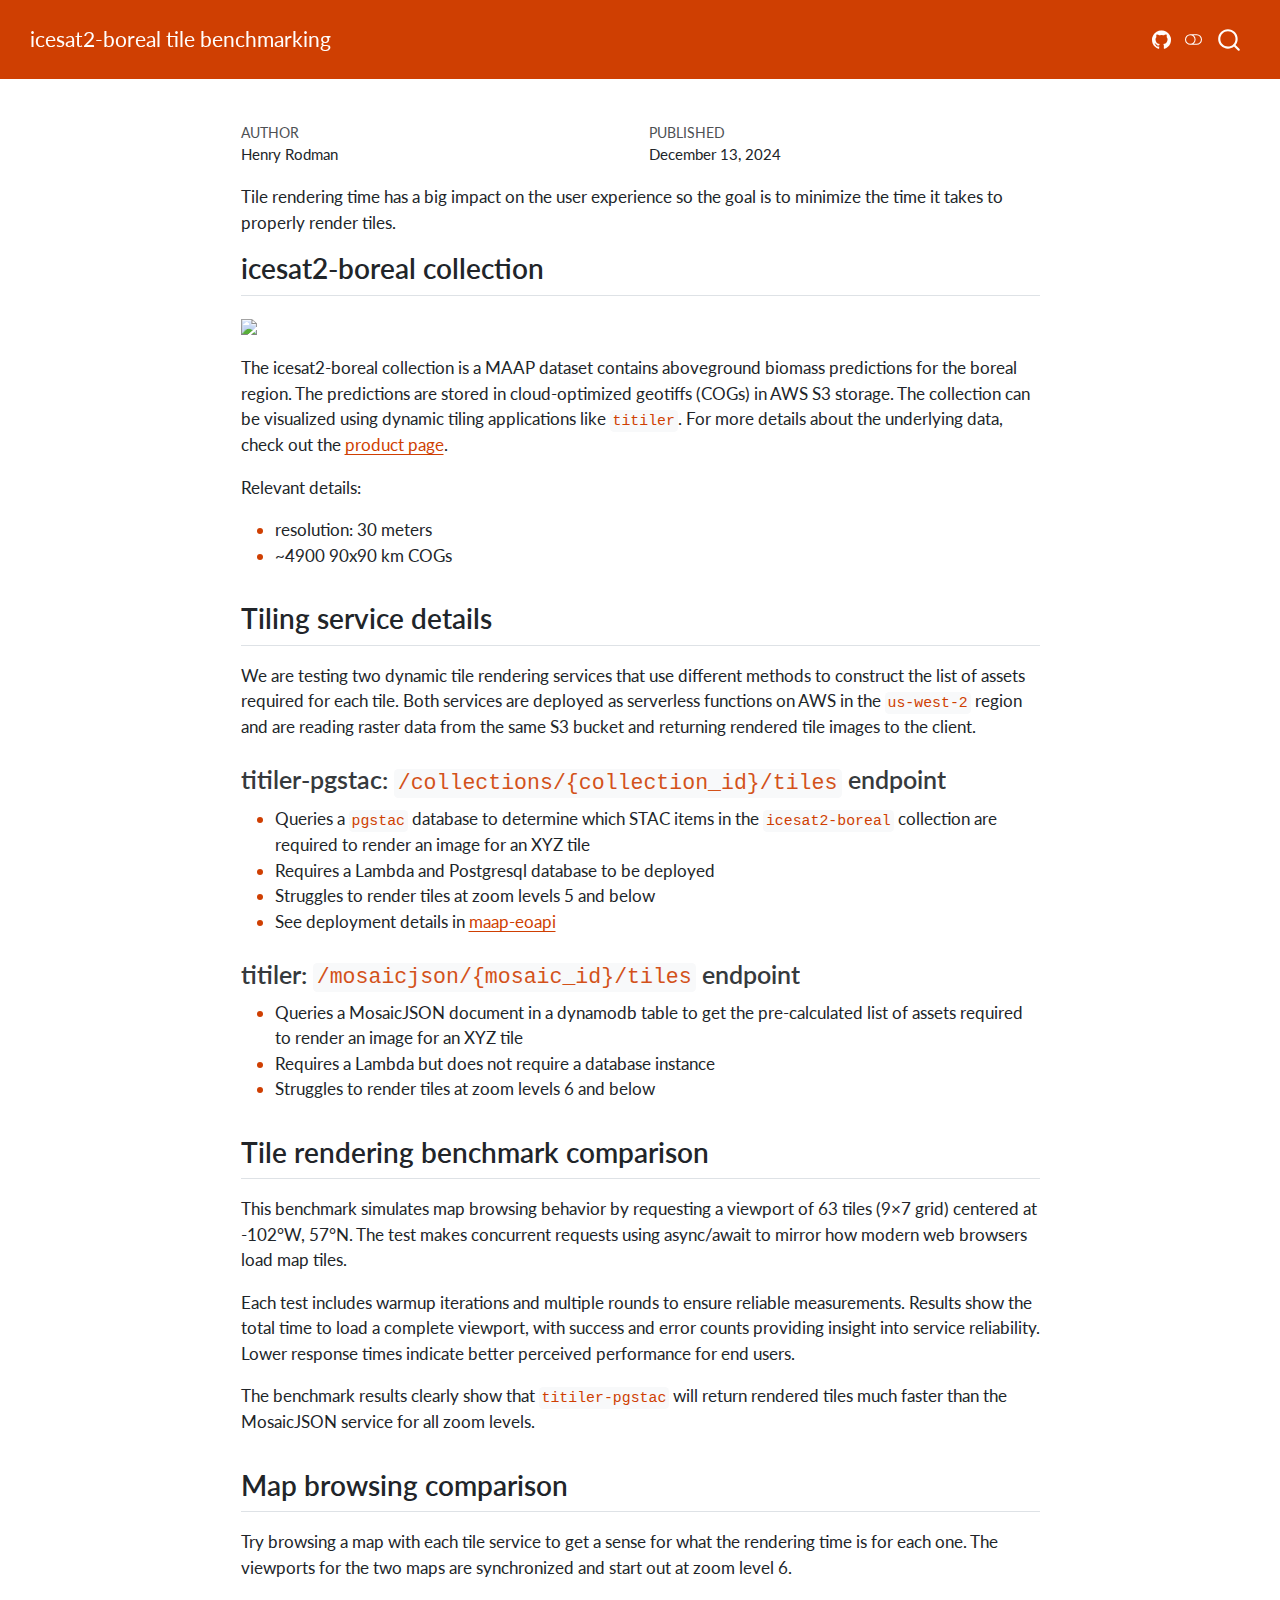
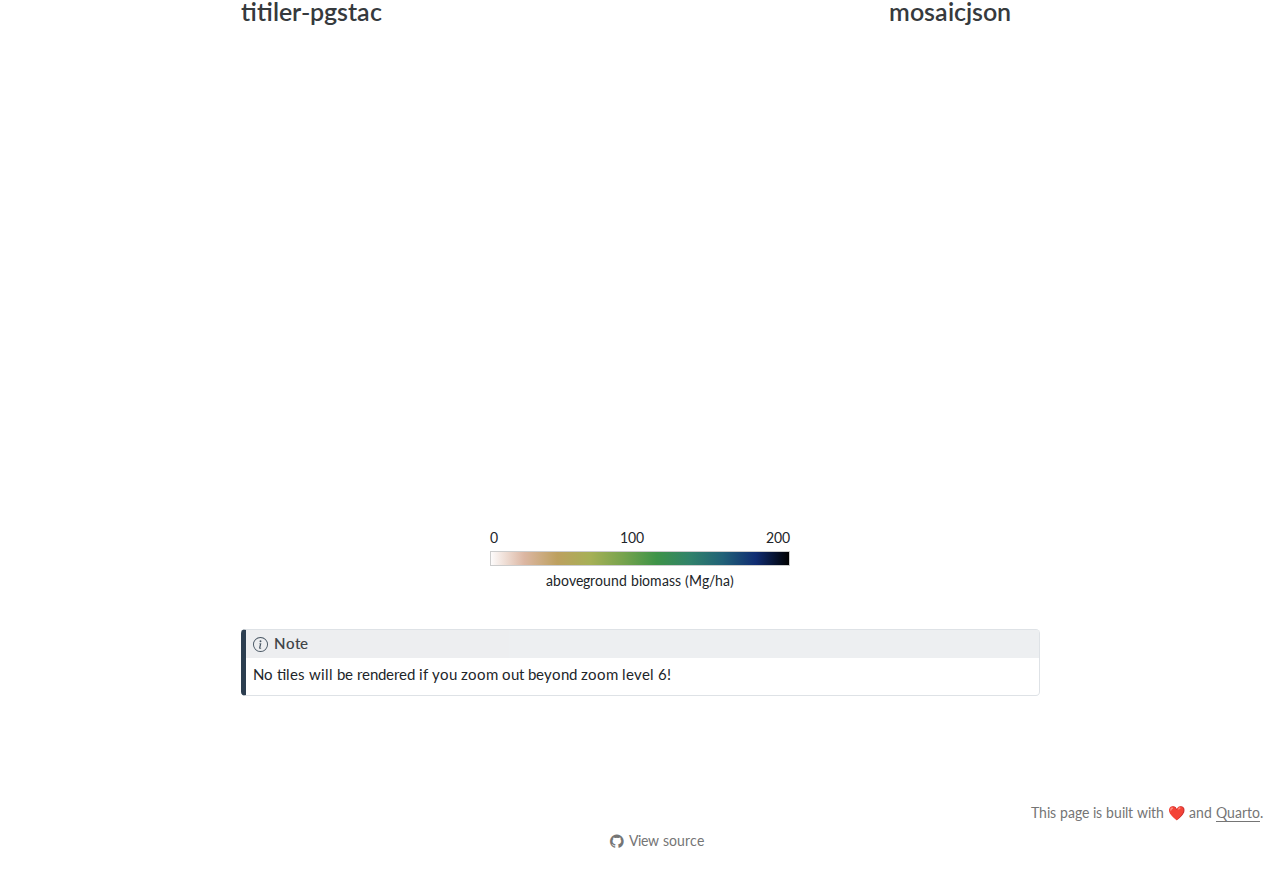
==== commit a4c5c84e: "Built site for gh-pages" ====
--- a/index.html
+++ b/index.html
@@ -165,6 +165,7 @@
 <li>Queries a <code>pgstac</code> database to determine which STAC items in the <code>icesat2-boreal</code> collection are required to render an image for an XYZ tile</li>
 <li>Requires a Lambda and Postgresql database to be deployed</li>
 <li>Struggles to render tiles at zoom levels 5 and below</li>
+<li>See deployment details in <a href="https://github.com/MAAP-Project/maap-eoapi">maap-eoapi</a></li>
 </ul>
 </section>
 <section id="titiler-mosaicjsonmosaic_idtiles-endpoint" class="level3">
@@ -694,12 +695,12 @@
 </script>
 </div>
 <div id="load-4" class="cell-output cell-output-display">
-<div id="fc4a63ee-7f72-44e8-9911-ffd2d52df441">
-  <div id="fe64dc41-6276-462e-a5cf-324882fea564" data-root-id="fc4a63ee-7f72-44e8-9911-ffd2d52df441" style="display: contents;"></div>
+<div id="3d54170e-85b0-441a-a487-3a39f945768c">
+  <div id="a56e8b03-21c6-499b-a4c3-365beb1198a6" data-root-id="3d54170e-85b0-441a-a487-3a39f945768c" style="display: contents;"></div>
 </div>
 <script type="application/javascript">(function(root) {
-  var docs_json = {"5f2ddd93-cb2f-4ceb-a3b5-4fa423ba9c67":{"version":"3.6.2","title":"Bokeh Application","roots":[{"type":"object","name":"panel.models.browser.BrowserInfo","id":"fc4a63ee-7f72-44e8-9911-ffd2d52df441"},{"type":"object","name":"panel.models.comm_manager.CommManager","id":"61a70717-3210-4b42-8dbe-ef20ee98abeb","attributes":{"plot_id":"fc4a63ee-7f72-44e8-9911-ffd2d52df441","comm_id":"4b37dcd96c544c30a6221b5df80e9c09","client_comm_id":"022eaf2bb5cf4197aa0cc02876ce1186"}}],"defs":[{"type":"model","name":"ReactiveHTML1"},{"type":"model","name":"FlexBox1","properties":[{"name":"align_content","kind":"Any","default":"flex-start"},{"name":"align_items","kind":"Any","default":"flex-start"},{"name":"flex_direction","kind":"Any","default":"row"},{"name":"flex_wrap","kind":"Any","default":"wrap"},{"name":"gap","kind":"Any","default":""},{"name":"justify_content","kind":"Any","default":"flex-start"}]},{"type":"model","name":"FloatPanel1","properties":[{"name":"config","kind":"Any","default":{"type":"map"}},{"name":"contained","kind":"Any","default":true},{"name":"position","kind":"Any","default":"right-top"},{"name":"offsetx","kind":"Any","default":null},{"name":"offsety","kind":"Any","default":null},{"name":"theme","kind":"Any","default":"primary"},{"name":"status","kind":"Any","default":"normalized"}]},{"type":"model","name":"GridStack1","properties":[{"name":"mode","kind":"Any","default":"warn"},{"name":"ncols","kind":"Any","default":null},{"name":"nrows","kind":"Any","default":null},{"name":"allow_resize","kind":"Any","default":true},{"name":"allow_drag","kind":"Any","default":true},{"name":"state","kind":"Any","default":[]}]},{"type":"model","name":"drag1","properties":[{"name":"slider_width","kind":"Any","default":5},{"name":"slider_color","kind":"Any","default":"black"},{"name":"value","kind":"Any","default":50}]},{"type":"model","name":"click1","properties":[{"name":"terminal_output","kind":"Any","default":""},{"name":"debug_name","kind":"Any","default":""},{"name":"clears","kind":"Any","default":0}]},{"type":"model","name":"FastWrapper1","properties":[{"name":"object","kind":"Any","default":null},{"name":"style","kind":"Any","default":null}]},{"type":"model","name":"NotificationAreaBase1","properties":[{"name":"js_events","kind":"Any","default":{"type":"map"}},{"name":"position","kind":"Any","default":"bottom-right"},{"name":"_clear","kind":"Any","default":0}]},{"type":"model","name":"NotificationArea1","properties":[{"name":"js_events","kind":"Any","default":{"type":"map"}},{"name":"notifications","kind":"Any","default":[]},{"name":"position","kind":"Any","default":"bottom-right"},{"name":"_clear","kind":"Any","default":0},{"name":"types","kind":"Any","default":[{"type":"map","entries":[["type","warning"],["background","#ffc107"],["icon",{"type":"map","entries":[["className","fas fa-exclamation-triangle"],["tagName","i"],["color","white"]]}]]},{"type":"map","entries":[["type","info"],["background","#007bff"],["icon",{"type":"map","entries":[["className","fas fa-info-circle"],["tagName","i"],["color","white"]]}]]}]}]},{"type":"model","name":"Notification","properties":[{"name":"background","kind":"Any","default":null},{"name":"duration","kind":"Any","default":3000},{"name":"icon","kind":"Any","default":null},{"name":"message","kind":"Any","default":""},{"name":"notification_type","kind":"Any","default":null},{"name":"_destroyed","kind":"Any","default":false}]},{"type":"model","name":"TemplateActions1","properties":[{"name":"open_modal","kind":"Any","default":0},{"name":"close_modal","kind":"Any","default":0}]},{"type":"model","name":"BootstrapTemplateActions1","properties":[{"name":"open_modal","kind":"Any","default":0},{"name":"close_modal","kind":"Any","default":0}]},{"type":"model","name":"TemplateEditor1","properties":[{"name":"layout","kind":"Any","default":[]}]},{"type":"model","name":"MaterialTemplateActions1","properties":[{"name":"open_modal","kind":"Any","default":0},{"name":"close_modal","kind":"Any","default":0}]},{"type":"model","name":"ReactiveESM1","properties":[{"name":"esm_constants","kind":"Any","default":{"type":"map"}}]},{"type":"model","name":"JSComponent1","properties":[{"name":"esm_constants","kind":"Any","default":{"type":"map"}}]},{"type":"model","name":"ReactComponent1","properties":[{"name":"esm_constants","kind":"Any","default":{"type":"map"}}]},{"type":"model","name":"AnyWidgetComponent1","properties":[{"name":"esm_constants","kind":"Any","default":{"type":"map"}}]},{"type":"model","name":"request_value1","properties":[{"name":"fill","kind":"Any","default":"none"},{"name":"_synced","kind":"Any","default":null},{"name":"_request_sync","kind":"Any","default":0}]}]}};
-  var render_items = [{"docid":"5f2ddd93-cb2f-4ceb-a3b5-4fa423ba9c67","roots":{"fc4a63ee-7f72-44e8-9911-ffd2d52df441":"fe64dc41-6276-462e-a5cf-324882fea564"},"root_ids":["fc4a63ee-7f72-44e8-9911-ffd2d52df441"]}];
+  var docs_json = {"31fe25e9-bad4-4ea8-9814-e86dfd139181":{"version":"3.6.2","title":"Bokeh Application","roots":[{"type":"object","name":"panel.models.browser.BrowserInfo","id":"3d54170e-85b0-441a-a487-3a39f945768c"},{"type":"object","name":"panel.models.comm_manager.CommManager","id":"b75d759c-b827-43d2-a730-62e0628032d2","attributes":{"plot_id":"3d54170e-85b0-441a-a487-3a39f945768c","comm_id":"2be15bbc23f44e35ba32d10411a96c4e","client_comm_id":"9d503d455eca4f50bbca1f9626c8b06b"}}],"defs":[{"type":"model","name":"ReactiveHTML1"},{"type":"model","name":"FlexBox1","properties":[{"name":"align_content","kind":"Any","default":"flex-start"},{"name":"align_items","kind":"Any","default":"flex-start"},{"name":"flex_direction","kind":"Any","default":"row"},{"name":"flex_wrap","kind":"Any","default":"wrap"},{"name":"gap","kind":"Any","default":""},{"name":"justify_content","kind":"Any","default":"flex-start"}]},{"type":"model","name":"FloatPanel1","properties":[{"name":"config","kind":"Any","default":{"type":"map"}},{"name":"contained","kind":"Any","default":true},{"name":"position","kind":"Any","default":"right-top"},{"name":"offsetx","kind":"Any","default":null},{"name":"offsety","kind":"Any","default":null},{"name":"theme","kind":"Any","default":"primary"},{"name":"status","kind":"Any","default":"normalized"}]},{"type":"model","name":"GridStack1","properties":[{"name":"mode","kind":"Any","default":"warn"},{"name":"ncols","kind":"Any","default":null},{"name":"nrows","kind":"Any","default":null},{"name":"allow_resize","kind":"Any","default":true},{"name":"allow_drag","kind":"Any","default":true},{"name":"state","kind":"Any","default":[]}]},{"type":"model","name":"drag1","properties":[{"name":"slider_width","kind":"Any","default":5},{"name":"slider_color","kind":"Any","default":"black"},{"name":"value","kind":"Any","default":50}]},{"type":"model","name":"click1","properties":[{"name":"terminal_output","kind":"Any","default":""},{"name":"debug_name","kind":"Any","default":""},{"name":"clears","kind":"Any","default":0}]},{"type":"model","name":"FastWrapper1","properties":[{"name":"object","kind":"Any","default":null},{"name":"style","kind":"Any","default":null}]},{"type":"model","name":"NotificationAreaBase1","properties":[{"name":"js_events","kind":"Any","default":{"type":"map"}},{"name":"position","kind":"Any","default":"bottom-right"},{"name":"_clear","kind":"Any","default":0}]},{"type":"model","name":"NotificationArea1","properties":[{"name":"js_events","kind":"Any","default":{"type":"map"}},{"name":"notifications","kind":"Any","default":[]},{"name":"position","kind":"Any","default":"bottom-right"},{"name":"_clear","kind":"Any","default":0},{"name":"types","kind":"Any","default":[{"type":"map","entries":[["type","warning"],["background","#ffc107"],["icon",{"type":"map","entries":[["className","fas fa-exclamation-triangle"],["tagName","i"],["color","white"]]}]]},{"type":"map","entries":[["type","info"],["background","#007bff"],["icon",{"type":"map","entries":[["className","fas fa-info-circle"],["tagName","i"],["color","white"]]}]]}]}]},{"type":"model","name":"Notification","properties":[{"name":"background","kind":"Any","default":null},{"name":"duration","kind":"Any","default":3000},{"name":"icon","kind":"Any","default":null},{"name":"message","kind":"Any","default":""},{"name":"notification_type","kind":"Any","default":null},{"name":"_destroyed","kind":"Any","default":false}]},{"type":"model","name":"TemplateActions1","properties":[{"name":"open_modal","kind":"Any","default":0},{"name":"close_modal","kind":"Any","default":0}]},{"type":"model","name":"BootstrapTemplateActions1","properties":[{"name":"open_modal","kind":"Any","default":0},{"name":"close_modal","kind":"Any","default":0}]},{"type":"model","name":"TemplateEditor1","properties":[{"name":"layout","kind":"Any","default":[]}]},{"type":"model","name":"MaterialTemplateActions1","properties":[{"name":"open_modal","kind":"Any","default":0},{"name":"close_modal","kind":"Any","default":0}]},{"type":"model","name":"ReactiveESM1","properties":[{"name":"esm_constants","kind":"Any","default":{"type":"map"}}]},{"type":"model","name":"JSComponent1","properties":[{"name":"esm_constants","kind":"Any","default":{"type":"map"}}]},{"type":"model","name":"ReactComponent1","properties":[{"name":"esm_constants","kind":"Any","default":{"type":"map"}}]},{"type":"model","name":"AnyWidgetComponent1","properties":[{"name":"esm_constants","kind":"Any","default":{"type":"map"}}]},{"type":"model","name":"request_value1","properties":[{"name":"fill","kind":"Any","default":"none"},{"name":"_synced","kind":"Any","default":null},{"name":"_request_sync","kind":"Any","default":0}]}]}};
+  var render_items = [{"docid":"31fe25e9-bad4-4ea8-9814-e86dfd139181","roots":{"3d54170e-85b0-441a-a487-3a39f945768c":"a56e8b03-21c6-499b-a4c3-365beb1198a6"},"root_ids":["3d54170e-85b0-441a-a487-3a39f945768c"]}];
   var docs = Object.values(docs_json)
   if (!docs) {
     return
@@ -771,12 +772,12 @@
 
 </div>
 <div id="plot-2" class="cell-output cell-output-display" data-execution_count="2">
-<div id="210be8f1-93d8-4a29-9137-cdcd31e44e4c">
-  <div id="dfb627c4-4796-4411-90b4-ac88f8b8da20" data-root-id="210be8f1-93d8-4a29-9137-cdcd31e44e4c" style="display: contents;"></div>
+<div id="676688d5-71fe-4089-ad87-4013217d3667">
+  <div id="dc775252-3e38-42ef-92e4-bf622350b219" data-root-id="676688d5-71fe-4089-ad87-4013217d3667" style="display: contents;"></div>
 </div>
 <script type="application/javascript">(function(root) {
-  var docs_json = {"ecefe1e2-d590-4c07-af03-6b2e840dcd12":{"version":"3.6.2","title":"Bokeh Application","roots":[{"type":"object","name":"Row","id":"210be8f1-93d8-4a29-9137-cdcd31e44e4c","attributes":{"name":"Row00398","tags":["embedded"],"stylesheets":["\n:host(.pn-loading):before, .pn-loading:before {\n  background-color: #c3c3c3;\n  mask-size: auto calc(min(50%, 400px));\n  -webkit-mask-size: auto calc(min(50%, 400px));\n}",{"type":"object","name":"ImportedStyleSheet","id":"ec9bd7be-1411-47a1-8366-f6075f5a16b9","attributes":{"url":"https://cdn.holoviz.org/panel/1.5.4/dist/css/loading.css"}},{"type":"object","name":"ImportedStyleSheet","id":"9abd18b0-b329-46bc-97a7-9e7f8cfab3e4","attributes":{"url":"https://cdn.holoviz.org/panel/1.5.4/dist/css/listpanel.css"}},{"type":"object","name":"ImportedStyleSheet","id":"9245c1b4-2233-4739-8ab6-e67dfa963b44","attributes":{"url":"https://cdn.holoviz.org/panel/1.5.4/dist/bundled/theme/default.css"}},{"type":"object","name":"ImportedStyleSheet","id":"0f4ac058-26b7-4f52-87da-3ba2c3e4d0e3","attributes":{"url":"https://cdn.holoviz.org/panel/1.5.4/dist/bundled/theme/native.css"}}],"min_width":700,"margin":0,"sizing_mode":"stretch_width","align":"start","children":[{"type":"object","name":"Spacer","id":"b4a2ec17-19e6-46d6-8a97-69ad047276aa","attributes":{"name":"HSpacer00402","stylesheets":["\n:host(.pn-loading):before, .pn-loading:before {\n  background-color: #c3c3c3;\n  mask-size: auto calc(min(50%, 400px));\n  -webkit-mask-size: auto calc(min(50%, 400px));\n}",{"id":"ec9bd7be-1411-47a1-8366-f6075f5a16b9"},{"id":"9245c1b4-2233-4739-8ab6-e67dfa963b44"},{"id":"0f4ac058-26b7-4f52-87da-3ba2c3e4d0e3"}],"margin":0,"sizing_mode":"stretch_width","align":"start"}},{"type":"object","name":"Figure","id":"ac661f28-9d95-48b5-9d66-2c286677afd5","attributes":{"width":700,"height":300,"margin":[5,10],"sizing_mode":"fixed","align":"start","x_range":{"type":"object","name":"Range1d","id":"f5c0c447-fa80-40b4-ac50-4e007e8452c8","attributes":{"name":"zoom","tags":[[["zoom",null]],[]],"start":5,"end":11,"reset_start":5,"reset_end":11}},"y_range":{"type":"object","name":"Range1d","id":"9121ebd3-5bd0-4321-ae00-7b1719023156","attributes":{"name":"median","tags":[[["median",null]],{"type":"map","entries":[["invert_yaxis",false],["autorange",false]]}],"end":30,"reset_start":0,"reset_end":30}},"x_scale":{"type":"object","name":"LinearScale","id":"5b5cd357-5370-4ef8-8c3f-7fce5a992ac6"},"y_scale":{"type":"object","name":"LinearScale","id":"53b235b5-e06a-4535-af56-5cb44190ad29"},"title":{"type":"object","name":"Title","id":"1181bf54-b166-4578-8238-f280ce6e3870","attributes":{"text":"time to retrieve 63 image tiles at various zoom levels","text_color":"black","text_font_size":"12pt"}},"renderers":[{"type":"object","name":"GlyphRenderer","id":"288db192-37f5-4bd1-aa5c-94877d5c2538","attributes":{"name":"mosaicjson","data_source":{"type":"object","name":"ColumnDataSource","id":"19cbe3f6-66a1-4275-ab72-45a8d61c9fd2","attributes":{"selected":{"type":"object","name":"Selection","id":"e35d1e02-2a42-42c3-8b6d-bb74e9f3872b","attributes":{"indices":[],"line_indices":[]}},"selection_policy":{"type":"object","name":"UnionRenderers","id":"1714ba26-b6cf-40f3-a346-839be9cf8e02"},"data":{"type":"map","entries":[["zoom",{"type":"ndarray","array":{"type":"bytes","data":"BgAAAAcAAAAIAAAACQAAAAoAAAA="},"shape":[5],"dtype":"int32","order":"little"}],["median",{"type":"ndarray","array":{"type":"bytes","data":"YJpAg2ATPEBAjPajoeYmQABZkcmQDh5AAALs91JtE0AAotgZxa0SQA=="},"shape":[5],"dtype":"float64","order":"little"}],["source",["mosaicjson","mosaicjson","mosaicjson","mosaicjson","mosaicjson"]]]}}},"view":{"type":"object","name":"CDSView","id":"dc349468-847b-4f06-9780-ae05d54a20d4","attributes":{"filter":{"type":"object","name":"AllIndices","id":"ac88635b-8b16-48eb-9d39-93dba94b38ba"}}},"glyph":{"type":"object","name":"Line","id":"5987e4d5-50c5-4fd3-b0be-d7817f938ebc","attributes":{"tags":["apply_ranges"],"x":{"type":"field","field":"zoom"},"y":{"type":"field","field":"median"},"line_color":"#30a2da","line_width":2}},"selection_glyph":{"type":"object","name":"Line","id":"08359f61-ea6c-4896-b864-bae675b3970b","attributes":{"tags":["apply_ranges"],"x":{"type":"field","field":"zoom"},"y":{"type":"field","field":"median"},"line_color":"#30a2da","line_width":2}},"nonselection_glyph":{"type":"object","name":"Line","id":"6245286a-1b4a-4fe9-ad4f-c649e6c2f696","attributes":{"tags":["apply_ranges"],"x":{"type":"field","field":"zoom"},"y":{"type":"field","field":"median"},"line_color":"#30a2da","line_alpha":0.1,"line_width":2}},"muted_glyph":{"type":"object","name":"Line","id":"ff42eed8-f14d-407e-8074-a49599e3a2b9","attributes":{"tags":["apply_ranges"],"x":{"type":"field","field":"zoom"},"y":{"type":"field","field":"median"},"line_color":"#30a2da","line_alpha":0.2,"line_width":2}}}},{"type":"object","name":"GlyphRenderer","id":"98ebc3ec-0921-4954-9bf3-f8a140903204","attributes":{"name":"titiler-pgstac","data_source":{"type":"object","name":"ColumnDataSource","id":"cff06f0e-bab0-4211-9912-214d53aa704d","attributes":{"selected":{"type":"object","name":"Selection","id":"02260ddb-5809-4002-8485-580cdc0f634f","attributes":{"indices":[],"line_indices":[]}},"selection_policy":{"type":"object","name":"UnionRenderers","id":"d6fb05aa-f923-4673-9a1b-05dd3a3283dc"},"data":{"type":"map","entries":[["zoom",{"type":"ndarray","array":{"type":"bytes","data":"BgAAAAcAAAAIAAAACQAAAAoAAAA="},"shape":[5],"dtype":"int32","order":"little"}],["median",{"type":"ndarray","array":{"type":"bytes","data":"ABoWFQRqHEAAyLjGjVUJQAAdV3m7vwBAAAjE4YiS/D8A2CoLcOP3Pw=="},"shape":[5],"dtype":"float64","order":"little"}],["source",["titiler-pgstac","titiler-pgstac","titiler-pgstac","titiler-pgstac","titiler-pgstac"]]]}}},"view":{"type":"object","name":"CDSView","id":"7c1ce716-97ce-44a7-863a-edee7fcfa613","attributes":{"filter":{"type":"object","name":"AllIndices","id":"19e6eb1a-52dd-4e75-af03-9f49d2dac89e"}}},"glyph":{"type":"object","name":"Line","id":"54f23388-d8d1-49b6-9674-adf5d3f4a1e7","attributes":{"tags":["apply_ranges"],"x":{"type":"field","field":"zoom"},"y":{"type":"field","field":"median"},"line_color":"#fc4f30","line_width":2}},"selection_glyph":{"type":"object","name":"Line","id":"52f1e903-34b8-4f16-b329-72825a069b20","attributes":{"tags":["apply_ranges"],"x":{"type":"field","field":"zoom"},"y":{"type":"field","field":"median"},"line_color":"#fc4f30","line_width":2}},"nonselection_glyph":{"type":"object","name":"Line","id":"35ac0831-a454-4519-b426-706580c23108","attributes":{"tags":["apply_ranges"],"x":{"type":"field","field":"zoom"},"y":{"type":"field","field":"median"},"line_color":"#fc4f30","line_alpha":0.1,"line_width":2}},"muted_glyph":{"type":"object","name":"Line","id":"7f00daa3-49ba-4517-82b4-8116ec09ff13","attributes":{"tags":["apply_ranges"],"x":{"type":"field","field":"zoom"},"y":{"type":"field","field":"median"},"line_color":"#fc4f30","line_alpha":0.2,"line_width":2}}}},{"type":"object","name":"GlyphRenderer","id":"bab3c56d-0ed2-460a-bb04-734e9a3dc3b8","attributes":{"name":"mosaicjson","data_source":{"type":"object","name":"ColumnDataSource","id":"99f505a8-1dbc-47e8-83bd-35b050cb3ebc","attributes":{"selected":{"type":"object","name":"Selection","id":"76a2c184-f60b-4be2-89df-78e2b5f5f3ec","attributes":{"indices":[],"line_indices":[]}},"selection_policy":{"type":"object","name":"UnionRenderers","id":"d7a80a15-f9d2-471b-b5f3-7e4c0ce62f44"},"data":{"type":"map","entries":[["zoom",{"type":"ndarray","array":{"type":"bytes","data":"BgAAAAcAAAAIAAAACQAAAAoAAAA="},"shape":[5],"dtype":"int32","order":"little"}],["median",{"type":"ndarray","array":{"type":"bytes","data":"YJpAg2ATPEBAjPajoeYmQABZkcmQDh5AAALs91JtE0AAotgZxa0SQA=="},"shape":[5],"dtype":"float64","order":"little"}],["source",["mosaicjson","mosaicjson","mosaicjson","mosaicjson","mosaicjson"]]]}}},"view":{"type":"object","name":"CDSView","id":"e3f8d829-810e-4569-b450-03d60c127b58","attributes":{"filter":{"type":"object","name":"AllIndices","id":"54361033-bb52-4135-9fb5-640e1868766e"}}},"glyph":{"type":"object","name":"Scatter","id":"148ea024-9ee4-4f08-8926-9283f78dc849","attributes":{"tags":["apply_ranges"],"x":{"type":"field","field":"zoom"},"y":{"type":"field","field":"median"},"size":{"type":"value","value":5.477225575051661},"line_color":{"type":"value","value":"#30a2da"},"fill_color":{"type":"value","value":"#30a2da"},"hatch_color":{"type":"value","value":"#30a2da"}}},"selection_glyph":{"type":"object","name":"Scatter","id":"f9228f1c-95ce-46a4-8d01-eac7f527a0f0","attributes":{"tags":["apply_ranges"],"x":{"type":"field","field":"zoom"},"y":{"type":"field","field":"median"},"size":{"type":"value","value":5.477225575051661},"angle":{"type":"value","value":0.0},"line_color":{"type":"value","value":"#30a2da"},"line_alpha":{"type":"value","value":1.0},"line_width":{"type":"value","value":1},"line_join":{"type":"value","value":"bevel"},"line_cap":{"type":"value","value":"butt"},"line_dash":{"type":"value","value":[]},"line_dash_offset":{"type":"value","value":0},"fill_color":{"type":"value","value":"#30a2da"},"fill_alpha":{"type":"value","value":1.0},"hatch_color":{"type":"value","value":"#30a2da"},"hatch_alpha":{"type":"value","value":1.0},"hatch_scale":{"type":"value","value":12.0},"hatch_pattern":{"type":"value","value":null},"hatch_weight":{"type":"value","value":1.0},"marker":{"type":"value","value":"circle"}}},"nonselection_glyph":{"type":"object","name":"Scatter","id":"fe80137f-2e20-4b8d-b398-d9e0df807f38","attributes":{"tags":["apply_ranges"],"x":{"type":"field","field":"zoom"},"y":{"type":"field","field":"median"},"size":{"type":"value","value":5.477225575051661},"line_color":{"type":"value","value":"#30a2da"},"line_alpha":{"type":"value","value":0.1},"fill_color":{"type":"value","value":"#30a2da"},"fill_alpha":{"type":"value","value":0.1},"hatch_color":{"type":"value","value":"#30a2da"},"hatch_alpha":{"type":"value","value":0.1}}},"muted_glyph":{"type":"object","name":"Scatter","id":"b5760556-32d6-46be-bb7f-22b938d985c3","attributes":{"tags":["apply_ranges"],"x":{"type":"field","field":"zoom"},"y":{"type":"field","field":"median"},"size":{"type":"value","value":5.477225575051661},"line_color":{"type":"value","value":"#30a2da"},"line_alpha":{"type":"value","value":0.2},"fill_color":{"type":"value","value":"#30a2da"},"fill_alpha":{"type":"value","value":0.2},"hatch_color":{"type":"value","value":"#30a2da"},"hatch_alpha":{"type":"value","value":0.2}}}}},{"type":"object","name":"GlyphRenderer","id":"5880c2e6-a1ec-4d25-aadf-47be0fb607ae","attributes":{"name":"titiler-pgstac","data_source":{"type":"object","name":"ColumnDataSource","id":"925bd568-ec3c-4e46-a448-858070b075b0","attributes":{"selected":{"type":"object","name":"Selection","id":"16b8e167-d994-4486-b9c3-871850726e6c","attributes":{"indices":[],"line_indices":[]}},"selection_policy":{"type":"object","name":"UnionRenderers","id":"abd29e91-922f-4b6a-909c-d10d835805cd"},"data":{"type":"map","entries":[["zoom",{"type":"ndarray","array":{"type":"bytes","data":"BgAAAAcAAAAIAAAACQAAAAoAAAA="},"shape":[5],"dtype":"int32","order":"little"}],["median",{"type":"ndarray","array":{"type":"bytes","data":"ABoWFQRqHEAAyLjGjVUJQAAdV3m7vwBAAAjE4YiS/D8A2CoLcOP3Pw=="},"shape":[5],"dtype":"float64","order":"little"}],["source",["titiler-pgstac","titiler-pgstac","titiler-pgstac","titiler-pgstac","titiler-pgstac"]]]}}},"view":{"type":"object","name":"CDSView","id":"e5a5c595-ba31-4d90-bf35-a26f249742db","attributes":{"filter":{"type":"object","name":"AllIndices","id":"947d0a78-29df-49b5-8cae-eaff99504896"}}},"glyph":{"type":"object","name":"Scatter","id":"fb74caa4-356c-423f-828a-37d45b8c6015","attributes":{"tags":["apply_ranges"],"x":{"type":"field","field":"zoom"},"y":{"type":"field","field":"median"},"size":{"type":"value","value":5.477225575051661},"line_color":{"type":"value","value":"#fc4f30"},"fill_color":{"type":"value","value":"#fc4f30"},"hatch_color":{"type":"value","value":"#fc4f30"}}},"selection_glyph":{"type":"object","name":"Scatter","id":"c8b93381-199c-4a83-9908-6be3655a1e6d","attributes":{"tags":["apply_ranges"],"x":{"type":"field","field":"zoom"},"y":{"type":"field","field":"median"},"size":{"type":"value","value":5.477225575051661},"angle":{"type":"value","value":0.0},"line_color":{"type":"value","value":"#fc4f30"},"line_alpha":{"type":"value","value":1.0},"line_width":{"type":"value","value":1},"line_join":{"type":"value","value":"bevel"},"line_cap":{"type":"value","value":"butt"},"line_dash":{"type":"value","value":[]},"line_dash_offset":{"type":"value","value":0},"fill_color":{"type":"value","value":"#fc4f30"},"fill_alpha":{"type":"value","value":1.0},"hatch_color":{"type":"value","value":"#fc4f30"},"hatch_alpha":{"type":"value","value":1.0},"hatch_scale":{"type":"value","value":12.0},"hatch_pattern":{"type":"value","value":null},"hatch_weight":{"type":"value","value":1.0},"marker":{"type":"value","value":"circle"}}},"nonselection_glyph":{"type":"object","name":"Scatter","id":"6a94eb64-86a5-4310-a952-4cd0f15735f3","attributes":{"tags":["apply_ranges"],"x":{"type":"field","field":"zoom"},"y":{"type":"field","field":"median"},"size":{"type":"value","value":5.477225575051661},"line_color":{"type":"value","value":"#fc4f30"},"line_alpha":{"type":"value","value":0.1},"fill_color":{"type":"value","value":"#fc4f30"},"fill_alpha":{"type":"value","value":0.1},"hatch_color":{"type":"value","value":"#fc4f30"},"hatch_alpha":{"type":"value","value":0.1}}},"muted_glyph":{"type":"object","name":"Scatter","id":"57248be8-f6bf-4937-8663-c4a1b4e9429e","attributes":{"tags":["apply_ranges"],"x":{"type":"field","field":"zoom"},"y":{"type":"field","field":"median"},"size":{"type":"value","value":5.477225575051661},"line_color":{"type":"value","value":"#fc4f30"},"line_alpha":{"type":"value","value":0.2},"fill_color":{"type":"value","value":"#fc4f30"},"fill_alpha":{"type":"value","value":0.2},"hatch_color":{"type":"value","value":"#fc4f30"},"hatch_alpha":{"type":"value","value":0.2}}}}},{"type":"object","name":"GlyphRenderer","id":"9fb3ac8a-cdc7-40f4-9d73-c03e8f91bc74","attributes":{"name":"mosaicjson","data_source":{"type":"object","name":"ColumnDataSource","id":"2cedd5e4-afc8-4fc4-b5d6-d6b65d2c394f","attributes":{"selected":{"type":"object","name":"Selection","id":"ac14755c-1d88-48a9-b467-3a67ab23a83e","attributes":{"indices":[],"line_indices":[]}},"selection_policy":{"type":"object","name":"UnionRenderers","id":"11c007a6-7df4-402b-8969-cde6d81ba18a"},"data":{"type":"map","entries":[["x",{"type":"ndarray","array":{"type":"bytes","data":"BgAAAAcAAAAIAAAACQAAAAoAAAAKAAAACQAAAAgAAAAHAAAABgAAAA=="},"shape":[10],"dtype":"int32","order":"little"}],["y",{"type":"ndarray","array":{"type":"bytes","data":"6M22R+0+PEDgJFd8xukmQGCbOZFRZR5AgLSTQtKtE0AAooysDTkTQIDetxCafxJAQGf6brhYE0BAqqcp3rMdQGD/sBxWeyZAKPc5E1quO0A="},"shape":[10],"dtype":"float64","order":"little"}]]}}},"view":{"type":"object","name":"CDSView","id":"da066dc8-6037-434f-98b2-b037bbb730ce","attributes":{"filter":{"type":"object","name":"AllIndices","id":"cdf37165-8aac-4a97-b91f-f7fe4b2cb49f"}}},"glyph":{"type":"object","name":"Patch","id":"27a145f0-0483-41af-baec-91714f683d86","attributes":{"tags":["apply_ranges"],"x":{"type":"field","field":"x"},"y":{"type":"field","field":"y"},"line_alpha":0.2,"fill_color":"#30a2da","fill_alpha":0.2,"hatch_color":"#30a2da","hatch_alpha":0.2}},"selection_glyph":{"type":"object","name":"Patch","id":"b6f89a87-eac8-471a-967c-267f1f11528a","attributes":{"tags":["apply_ranges"],"x":{"type":"field","field":"x"},"y":{"type":"field","field":"y"},"line_alpha":0.2,"fill_color":"#30a2da","fill_alpha":0.2,"hatch_color":"#30a2da","hatch_alpha":0.2}},"nonselection_glyph":{"type":"object","name":"Patch","id":"d7f5abba-b9ab-49c3-b6ee-576dcd0db877","attributes":{"tags":["apply_ranges"],"x":{"type":"field","field":"x"},"y":{"type":"field","field":"y"},"line_alpha":0.2,"fill_color":"#30a2da","fill_alpha":0.2,"hatch_color":"#30a2da","hatch_alpha":0.1}},"muted_glyph":{"type":"object","name":"Patch","id":"22c6147c-36b9-4c31-807c-0cd7c3675c22","attributes":{"tags":["apply_ranges"],"x":{"type":"field","field":"x"},"y":{"type":"field","field":"y"},"line_alpha":0.2,"fill_color":"#30a2da","fill_alpha":0.2,"hatch_color":"#30a2da","hatch_alpha":0.2}}}},{"type":"object","name":"GlyphRenderer","id":"8605a8b5-7281-48cd-a1b5-8f54419121eb","attributes":{"name":"titiler-pgstac","data_source":{"type":"object","name":"ColumnDataSource","id":"5fd7d672-2cd1-4a91-9a47-0aaeb3a435a5","attributes":{"selected":{"type":"object","name":"Selection","id":"b9198cd1-8862-42ce-9a44-1ee978273b43","attributes":{"indices":[],"line_indices":[]}},"selection_policy":{"type":"object","name":"UnionRenderers","id":"f03eb8f3-747d-4931-9261-054f10778135"},"data":{"type":"map","entries":[["x",{"type":"ndarray","array":{"type":"bytes","data":"BgAAAAcAAAAIAAAACQAAAAoAAAAKAAAACQAAAAgAAAAHAAAABgAAAA=="},"shape":[10],"dtype":"int32","order":"little"}],["y",{"type":"ndarray","array":{"type":"bytes","data":"YBGalOqdHEBA5eS1esALQIA/ON6eIAFAgB7YEm5j/j8A2bW6JUz4PwAZXZ4Bu/c/gDGynjn9+D/A3Y7ThLMAQAC8kx9WWghAAJPLk6x4G0A="},"shape":[10],"dtype":"float64","order":"little"}]]}}},"view":{"type":"object","name":"CDSView","id":"2b7e07f9-cf91-42af-bf54-765e22062f6d","attributes":{"filter":{"type":"object","name":"AllIndices","id":"068d81f1-9596-48e2-888f-6948b7ae52d5"}}},"glyph":{"type":"object","name":"Patch","id":"71f9176b-4a7b-4559-9ad4-e68907b527c0","attributes":{"tags":["apply_ranges"],"x":{"type":"field","field":"x"},"y":{"type":"field","field":"y"},"line_alpha":0.2,"fill_color":"#fc4f30","fill_alpha":0.2,"hatch_color":"#fc4f30","hatch_alpha":0.2}},"selection_glyph":{"type":"object","name":"Patch","id":"52459a51-ee60-4175-b9c6-7790359f64bf","attributes":{"tags":["apply_ranges"],"x":{"type":"field","field":"x"},"y":{"type":"field","field":"y"},"line_alpha":0.2,"fill_color":"#fc4f30","fill_alpha":0.2,"hatch_color":"#fc4f30","hatch_alpha":0.2}},"nonselection_glyph":{"type":"object","name":"Patch","id":"32c4434a-9490-4e28-b84b-3dc0a93de0f0","attributes":{"tags":["apply_ranges"],"x":{"type":"field","field":"x"},"y":{"type":"field","field":"y"},"line_alpha":0.2,"fill_color":"#fc4f30","fill_alpha":0.2,"hatch_color":"#fc4f30","hatch_alpha":0.1}},"muted_glyph":{"type":"object","name":"Patch","id":"910d2177-d9cf-45ad-9d27-5a9f34af8a7f","attributes":{"tags":["apply_ranges"],"x":{"type":"field","field":"x"},"y":{"type":"field","field":"y"},"line_alpha":0.2,"fill_color":"#fc4f30","fill_alpha":0.2,"hatch_color":"#fc4f30","hatch_alpha":0.2}}}}],"toolbar":{"type":"object","name":"Toolbar","id":"06d8d1b4-8a6e-48fb-b862-5d61b42cb1ef","attributes":{"tools":[{"type":"object","name":"WheelZoomTool","id":"513a9405-1877-4a4a-9791-33f9491d4b9e","attributes":{"tags":["hv_created"],"renderers":"auto","zoom_together":"none"}},{"type":"object","name":"HoverTool","id":"7557f506-4369-4284-b91a-00bc6271e7e2","attributes":{"tags":["hv_created"],"renderers":[{"id":"288db192-37f5-4bd1-aa5c-94877d5c2538"},{"id":"98ebc3ec-0921-4954-9bf3-f8a140903204"},{"id":"bab3c56d-0ed2-460a-bb04-734e9a3dc3b8"},{"id":"5880c2e6-a1ec-4d25-aadf-47be0fb607ae"}],"tooltips":[["source","@{source}"],["zoom","@{zoom}"],["median","@{median}"]]}},{"type":"object","name":"HoverTool","id":"8c8cf93c-0f00-4f77-8fa9-c974608ecb8c","attributes":{"tags":["hv_created"],"renderers":[{"id":"9fb3ac8a-cdc7-40f4-9d73-c03e8f91bc74"},{"id":"8605a8b5-7281-48cd-a1b5-8f54419121eb"}],"tooltips":[["source","@{source}"],["zoom","@{zoom}"],["q1","@{q1}"],["q3","@{q3}"]]}},{"type":"object","name":"SaveTool","id":"7d14cd3e-f66e-4df5-b67a-578cac807e04"},{"type":"object","name":"PanTool","id":"e2dab9d9-833d-47e2-a1e9-956eb32711ee"},{"type":"object","name":"BoxZoomTool","id":"bc06377f-ce71-4034-9edd-97124ef3b239","attributes":{"overlay":{"type":"object","name":"BoxAnnotation","id":"c2ab7f43-3062-48da-bc86-88174ec028cf","attributes":{"syncable":false,"line_color":"black","line_alpha":1.0,"line_width":2,"line_dash":[4,4],"fill_color":"lightgrey","fill_alpha":0.5,"level":"overlay","visible":false,"left":{"type":"number","value":"nan"},"right":{"type":"number","value":"nan"},"top":{"type":"number","value":"nan"},"bottom":{"type":"number","value":"nan"},"left_units":"canvas","right_units":"canvas","top_units":"canvas","bottom_units":"canvas","handles":{"type":"object","name":"BoxInteractionHandles","id":"1f93ba94-6e53-4257-8fb3-5927c572c3e8","attributes":{"all":{"type":"object","name":"AreaVisuals","id":"f9726b06-3b31-4e79-87ad-1643a9faae53","attributes":{"fill_color":"white","hover_fill_color":"lightgray"}}}}}}}},{"type":"object","name":"ResetTool","id":"9246561b-5a0e-4754-abdd-42ddad64862f"}],"active_drag":{"id":"e2dab9d9-833d-47e2-a1e9-956eb32711ee"},"active_scroll":{"id":"513a9405-1877-4a4a-9791-33f9491d4b9e"}}},"left":[{"type":"object","name":"LinearAxis","id":"caa53d3d-b5b5-4ca8-a79c-e98927eb4b79","attributes":{"ticker":{"type":"object","name":"BasicTicker","id":"55fdd54a-2205-41a0-89fa-ee5b5554909b","attributes":{"mantissas":[1,2,5]}},"formatter":{"type":"object","name":"BasicTickFormatter","id":"78193dc4-4aa3-4bea-8e0a-cb6b7cc1ee8c"},"axis_label":"time (seconds)","major_label_policy":{"type":"object","name":"AllLabels","id":"9dbd4149-4a23-4459-af47-c5a2c465cf96"}}}],"right":[{"type":"object","name":"Legend","id":"5dcd9f3f-adf7-45a4-89b1-007a000883e3","attributes":{"location":[0,0],"click_policy":"mute","items":[{"type":"object","name":"LegendItem","id":"ddcc752e-5f7b-4cf7-8e97-c5c56422874d","attributes":{"label":{"type":"value","value":"mosaicjson"},"renderers":[{"id":"288db192-37f5-4bd1-aa5c-94877d5c2538"},{"id":"bab3c56d-0ed2-460a-bb04-734e9a3dc3b8"},{"id":"9fb3ac8a-cdc7-40f4-9d73-c03e8f91bc74"}]}},{"type":"object","name":"LegendItem","id":"abc7b88e-60cc-4e63-8fda-81f0b652b33a","attributes":{"label":{"type":"value","value":"titiler-pgstac"},"renderers":[{"id":"98ebc3ec-0921-4954-9bf3-f8a140903204"},{"id":"5880c2e6-a1ec-4d25-aadf-47be0fb607ae"},{"id":"8605a8b5-7281-48cd-a1b5-8f54419121eb"}]}}]}}],"below":[{"type":"object","name":"LinearAxis","id":"a5e7a4d9-bd00-4c73-a915-9790d195134f","attributes":{"ticker":{"type":"object","name":"FixedTicker","id":"e2446f39-403c-4d64-b90c-9301875a6761","attributes":{"ticks":[6,7,8,9,10],"minor_ticks":[]}},"formatter":{"type":"object","name":"BasicTickFormatter","id":"97a613de-e04d-4e34-acb6-e788d008a96e"},"axis_label":"zoom level","major_label_policy":{"type":"object","name":"AllLabels","id":"f11f3a9e-ee75-429a-be8c-31e60f4addea"}}}],"center":[{"type":"object","name":"Grid","id":"9bcb982a-9a57-4a40-9b12-65911347721b","attributes":{"axis":{"id":"a5e7a4d9-bd00-4c73-a915-9790d195134f"},"grid_line_color":null}},{"type":"object","name":"Grid","id":"34e92b56-f769-4548-a506-ce9b36468475","attributes":{"dimension":1,"axis":{"id":"caa53d3d-b5b5-4ca8-a79c-e98927eb4b79"},"grid_line_color":null}}],"min_border_top":10,"min_border_bottom":10,"min_border_left":10,"min_border_right":10,"output_backend":"webgl"}},{"type":"object","name":"Spacer","id":"cdd03ab2-760e-4a81-9d79-dfdb4a99af55","attributes":{"name":"HSpacer00403","stylesheets":["\n:host(.pn-loading):before, .pn-loading:before {\n  background-color: #c3c3c3;\n  mask-size: auto calc(min(50%, 400px));\n  -webkit-mask-size: auto calc(min(50%, 400px));\n}",{"id":"ec9bd7be-1411-47a1-8366-f6075f5a16b9"},{"id":"9245c1b4-2233-4739-8ab6-e67dfa963b44"},{"id":"0f4ac058-26b7-4f52-87da-3ba2c3e4d0e3"}],"margin":0,"sizing_mode":"stretch_width","align":"start"}}]}}],"defs":[{"type":"model","name":"ReactiveHTML1"},{"type":"model","name":"FlexBox1","properties":[{"name":"align_content","kind":"Any","default":"flex-start"},{"name":"align_items","kind":"Any","default":"flex-start"},{"name":"flex_direction","kind":"Any","default":"row"},{"name":"flex_wrap","kind":"Any","default":"wrap"},{"name":"gap","kind":"Any","default":""},{"name":"justify_content","kind":"Any","default":"flex-start"}]},{"type":"model","name":"FloatPanel1","properties":[{"name":"config","kind":"Any","default":{"type":"map"}},{"name":"contained","kind":"Any","default":true},{"name":"position","kind":"Any","default":"right-top"},{"name":"offsetx","kind":"Any","default":null},{"name":"offsety","kind":"Any","default":null},{"name":"theme","kind":"Any","default":"primary"},{"name":"status","kind":"Any","default":"normalized"}]},{"type":"model","name":"GridStack1","properties":[{"name":"mode","kind":"Any","default":"warn"},{"name":"ncols","kind":"Any","default":null},{"name":"nrows","kind":"Any","default":null},{"name":"allow_resize","kind":"Any","default":true},{"name":"allow_drag","kind":"Any","default":true},{"name":"state","kind":"Any","default":[]}]},{"type":"model","name":"drag1","properties":[{"name":"slider_width","kind":"Any","default":5},{"name":"slider_color","kind":"Any","default":"black"},{"name":"value","kind":"Any","default":50}]},{"type":"model","name":"click1","properties":[{"name":"terminal_output","kind":"Any","default":""},{"name":"debug_name","kind":"Any","default":""},{"name":"clears","kind":"Any","default":0}]},{"type":"model","name":"FastWrapper1","properties":[{"name":"object","kind":"Any","default":null},{"name":"style","kind":"Any","default":null}]},{"type":"model","name":"NotificationAreaBase1","properties":[{"name":"js_events","kind":"Any","default":{"type":"map"}},{"name":"position","kind":"Any","default":"bottom-right"},{"name":"_clear","kind":"Any","default":0}]},{"type":"model","name":"NotificationArea1","properties":[{"name":"js_events","kind":"Any","default":{"type":"map"}},{"name":"notifications","kind":"Any","default":[]},{"name":"position","kind":"Any","default":"bottom-right"},{"name":"_clear","kind":"Any","default":0},{"name":"types","kind":"Any","default":[{"type":"map","entries":[["type","warning"],["background","#ffc107"],["icon",{"type":"map","entries":[["className","fas fa-exclamation-triangle"],["tagName","i"],["color","white"]]}]]},{"type":"map","entries":[["type","info"],["background","#007bff"],["icon",{"type":"map","entries":[["className","fas fa-info-circle"],["tagName","i"],["color","white"]]}]]}]}]},{"type":"model","name":"Notification","properties":[{"name":"background","kind":"Any","default":null},{"name":"duration","kind":"Any","default":3000},{"name":"icon","kind":"Any","default":null},{"name":"message","kind":"Any","default":""},{"name":"notification_type","kind":"Any","default":null},{"name":"_destroyed","kind":"Any","default":false}]},{"type":"model","name":"TemplateActions1","properties":[{"name":"open_modal","kind":"Any","default":0},{"name":"close_modal","kind":"Any","default":0}]},{"type":"model","name":"BootstrapTemplateActions1","properties":[{"name":"open_modal","kind":"Any","default":0},{"name":"close_modal","kind":"Any","default":0}]},{"type":"model","name":"TemplateEditor1","properties":[{"name":"layout","kind":"Any","default":[]}]},{"type":"model","name":"MaterialTemplateActions1","properties":[{"name":"open_modal","kind":"Any","default":0},{"name":"close_modal","kind":"Any","default":0}]},{"type":"model","name":"ReactiveESM1","properties":[{"name":"esm_constants","kind":"Any","default":{"type":"map"}}]},{"type":"model","name":"JSComponent1","properties":[{"name":"esm_constants","kind":"Any","default":{"type":"map"}}]},{"type":"model","name":"ReactComponent1","properties":[{"name":"esm_constants","kind":"Any","default":{"type":"map"}}]},{"type":"model","name":"AnyWidgetComponent1","properties":[{"name":"esm_constants","kind":"Any","default":{"type":"map"}}]},{"type":"model","name":"request_value1","properties":[{"name":"fill","kind":"Any","default":"none"},{"name":"_synced","kind":"Any","default":null},{"name":"_request_sync","kind":"Any","default":0}]}]}};
-  var render_items = [{"docid":"ecefe1e2-d590-4c07-af03-6b2e840dcd12","roots":{"210be8f1-93d8-4a29-9137-cdcd31e44e4c":"dfb627c4-4796-4411-90b4-ac88f8b8da20"},"root_ids":["210be8f1-93d8-4a29-9137-cdcd31e44e4c"]}];
+  var docs_json = {"20fbd5ab-838f-4054-888b-9879a8d9bdd9":{"version":"3.6.2","title":"Bokeh Application","roots":[{"type":"object","name":"Row","id":"676688d5-71fe-4089-ad87-4013217d3667","attributes":{"name":"Row00398","tags":["embedded"],"stylesheets":["\n:host(.pn-loading):before, .pn-loading:before {\n  background-color: #c3c3c3;\n  mask-size: auto calc(min(50%, 400px));\n  -webkit-mask-size: auto calc(min(50%, 400px));\n}",{"type":"object","name":"ImportedStyleSheet","id":"a3924387-f7ce-46f4-8019-524c2c1abafb","attributes":{"url":"https://cdn.holoviz.org/panel/1.5.4/dist/css/loading.css"}},{"type":"object","name":"ImportedStyleSheet","id":"26b8caaa-1533-427b-9826-967a623b996b","attributes":{"url":"https://cdn.holoviz.org/panel/1.5.4/dist/css/listpanel.css"}},{"type":"object","name":"ImportedStyleSheet","id":"e61cd00c-0767-4060-b34b-031a8fead9aa","attributes":{"url":"https://cdn.holoviz.org/panel/1.5.4/dist/bundled/theme/default.css"}},{"type":"object","name":"ImportedStyleSheet","id":"d5c7741f-dc93-46ec-a2eb-7b798af11b00","attributes":{"url":"https://cdn.holoviz.org/panel/1.5.4/dist/bundled/theme/native.css"}}],"min_width":700,"margin":0,"sizing_mode":"stretch_width","align":"start","children":[{"type":"object","name":"Spacer","id":"87c00d28-a4d3-454e-a112-942d872c1f2d","attributes":{"name":"HSpacer00402","stylesheets":["\n:host(.pn-loading):before, .pn-loading:before {\n  background-color: #c3c3c3;\n  mask-size: auto calc(min(50%, 400px));\n  -webkit-mask-size: auto calc(min(50%, 400px));\n}",{"id":"a3924387-f7ce-46f4-8019-524c2c1abafb"},{"id":"e61cd00c-0767-4060-b34b-031a8fead9aa"},{"id":"d5c7741f-dc93-46ec-a2eb-7b798af11b00"}],"margin":0,"sizing_mode":"stretch_width","align":"start"}},{"type":"object","name":"Figure","id":"0b0e737a-c724-4f8a-a27d-ccd50b0364f7","attributes":{"width":700,"height":300,"margin":[5,10],"sizing_mode":"fixed","align":"start","x_range":{"type":"object","name":"Range1d","id":"4a8425f7-5c30-492c-8d9e-ab25e35c8089","attributes":{"name":"zoom","tags":[[["zoom",null]],[]],"start":5,"end":11,"reset_start":5,"reset_end":11}},"y_range":{"type":"object","name":"Range1d","id":"c8dc9d24-8299-41fa-a8f0-d77736a5bb54","attributes":{"name":"median","tags":[[["median",null]],{"type":"map","entries":[["invert_yaxis",false],["autorange",false]]}],"end":30,"reset_start":0,"reset_end":30}},"x_scale":{"type":"object","name":"LinearScale","id":"76977ff2-692f-4d8e-bd4b-e850370b63c7"},"y_scale":{"type":"object","name":"LinearScale","id":"b28cbbcc-d153-4bbc-a447-3d70e59393ae"},"title":{"type":"object","name":"Title","id":"7052b7fa-280e-4744-8604-eb095bb19f8d","attributes":{"text":"time to retrieve 63 image tiles at various zoom levels","text_color":"black","text_font_size":"12pt"}},"renderers":[{"type":"object","name":"GlyphRenderer","id":"186d6cf1-4ca3-403c-b4d3-f98c4174a33f","attributes":{"name":"mosaicjson","data_source":{"type":"object","name":"ColumnDataSource","id":"1c8e3b39-f838-417a-bd47-c8c16ee88d69","attributes":{"selected":{"type":"object","name":"Selection","id":"5ad544cf-e95c-4964-a1e2-7683280c617a","attributes":{"indices":[],"line_indices":[]}},"selection_policy":{"type":"object","name":"UnionRenderers","id":"0cc19166-9e01-4c06-846d-2b462134320e"},"data":{"type":"map","entries":[["zoom",{"type":"ndarray","array":{"type":"bytes","data":"BgAAAAcAAAAIAAAACQAAAAoAAAA="},"shape":[5],"dtype":"int32","order":"little"}],["median",{"type":"ndarray","array":{"type":"bytes","data":"YJpAg2ATPEBAjPajoeYmQABZkcmQDh5AAALs91JtE0AAotgZxa0SQA=="},"shape":[5],"dtype":"float64","order":"little"}],["source",["mosaicjson","mosaicjson","mosaicjson","mosaicjson","mosaicjson"]]]}}},"view":{"type":"object","name":"CDSView","id":"4fe65319-42b2-4e68-8813-7c935cd41c2d","attributes":{"filter":{"type":"object","name":"AllIndices","id":"90086c35-5f61-4ed6-a6a2-287daa98bacd"}}},"glyph":{"type":"object","name":"Line","id":"7f74f1bf-ede4-4112-8bf8-0a875d2118c1","attributes":{"tags":["apply_ranges"],"x":{"type":"field","field":"zoom"},"y":{"type":"field","field":"median"},"line_color":"#30a2da","line_width":2}},"selection_glyph":{"type":"object","name":"Line","id":"417b8d05-17d7-4f93-bb9c-257e72f4ed8c","attributes":{"tags":["apply_ranges"],"x":{"type":"field","field":"zoom"},"y":{"type":"field","field":"median"},"line_color":"#30a2da","line_width":2}},"nonselection_glyph":{"type":"object","name":"Line","id":"58c26396-1713-4eac-8492-8b4fe9fae333","attributes":{"tags":["apply_ranges"],"x":{"type":"field","field":"zoom"},"y":{"type":"field","field":"median"},"line_color":"#30a2da","line_alpha":0.1,"line_width":2}},"muted_glyph":{"type":"object","name":"Line","id":"0d977096-1763-4a99-a7cb-26c8883cdf5f","attributes":{"tags":["apply_ranges"],"x":{"type":"field","field":"zoom"},"y":{"type":"field","field":"median"},"line_color":"#30a2da","line_alpha":0.2,"line_width":2}}}},{"type":"object","name":"GlyphRenderer","id":"889cda26-2eb5-4ff1-9b08-3be02cb027c5","attributes":{"name":"titiler-pgstac","data_source":{"type":"object","name":"ColumnDataSource","id":"db0f63e9-2612-4237-bf0e-47d0c4b0b03a","attributes":{"selected":{"type":"object","name":"Selection","id":"a9485416-1524-4e28-bbff-b381ffaec703","attributes":{"indices":[],"line_indices":[]}},"selection_policy":{"type":"object","name":"UnionRenderers","id":"87305b4e-b1b3-414e-af3f-9005cf7e2b12"},"data":{"type":"map","entries":[["zoom",{"type":"ndarray","array":{"type":"bytes","data":"BgAAAAcAAAAIAAAACQAAAAoAAAA="},"shape":[5],"dtype":"int32","order":"little"}],["median",{"type":"ndarray","array":{"type":"bytes","data":"ABoWFQRqHEAAyLjGjVUJQAAdV3m7vwBAAAjE4YiS/D8A2CoLcOP3Pw=="},"shape":[5],"dtype":"float64","order":"little"}],["source",["titiler-pgstac","titiler-pgstac","titiler-pgstac","titiler-pgstac","titiler-pgstac"]]]}}},"view":{"type":"object","name":"CDSView","id":"2bb686f5-9037-4aa1-960a-824d4046d2cc","attributes":{"filter":{"type":"object","name":"AllIndices","id":"dd899ff7-082a-4397-af9b-2db7aa03dc29"}}},"glyph":{"type":"object","name":"Line","id":"a18f8301-60eb-4747-888a-616bd3700204","attributes":{"tags":["apply_ranges"],"x":{"type":"field","field":"zoom"},"y":{"type":"field","field":"median"},"line_color":"#fc4f30","line_width":2}},"selection_glyph":{"type":"object","name":"Line","id":"44eaa7d7-f43c-4d99-abb0-c9f82913c018","attributes":{"tags":["apply_ranges"],"x":{"type":"field","field":"zoom"},"y":{"type":"field","field":"median"},"line_color":"#fc4f30","line_width":2}},"nonselection_glyph":{"type":"object","name":"Line","id":"1ce48d15-9b34-49bb-bba1-c65a49f508df","attributes":{"tags":["apply_ranges"],"x":{"type":"field","field":"zoom"},"y":{"type":"field","field":"median"},"line_color":"#fc4f30","line_alpha":0.1,"line_width":2}},"muted_glyph":{"type":"object","name":"Line","id":"467b641d-8c53-42ac-844b-8dc74f82c1c5","attributes":{"tags":["apply_ranges"],"x":{"type":"field","field":"zoom"},"y":{"type":"field","field":"median"},"line_color":"#fc4f30","line_alpha":0.2,"line_width":2}}}},{"type":"object","name":"GlyphRenderer","id":"9a61b67c-5875-4661-ba25-48bee27ce2a5","attributes":{"name":"mosaicjson","data_source":{"type":"object","name":"ColumnDataSource","id":"bf418c22-2ae7-4dd0-a201-1acd4ec6014a","attributes":{"selected":{"type":"object","name":"Selection","id":"9ec44dab-9500-4130-97da-66d5f8ffa72f","attributes":{"indices":[],"line_indices":[]}},"selection_policy":{"type":"object","name":"UnionRenderers","id":"c5a6573a-e927-4e67-b150-211fc485699f"},"data":{"type":"map","entries":[["zoom",{"type":"ndarray","array":{"type":"bytes","data":"BgAAAAcAAAAIAAAACQAAAAoAAAA="},"shape":[5],"dtype":"int32","order":"little"}],["median",{"type":"ndarray","array":{"type":"bytes","data":"YJpAg2ATPEBAjPajoeYmQABZkcmQDh5AAALs91JtE0AAotgZxa0SQA=="},"shape":[5],"dtype":"float64","order":"little"}],["source",["mosaicjson","mosaicjson","mosaicjson","mosaicjson","mosaicjson"]]]}}},"view":{"type":"object","name":"CDSView","id":"3e5b975c-f672-4468-95ae-25b1d4235f4f","attributes":{"filter":{"type":"object","name":"AllIndices","id":"b891077e-5c00-4050-9574-a46912d733e4"}}},"glyph":{"type":"object","name":"Scatter","id":"43beeadc-7670-4b45-8d05-108c0d902ceb","attributes":{"tags":["apply_ranges"],"x":{"type":"field","field":"zoom"},"y":{"type":"field","field":"median"},"size":{"type":"value","value":5.477225575051661},"line_color":{"type":"value","value":"#30a2da"},"fill_color":{"type":"value","value":"#30a2da"},"hatch_color":{"type":"value","value":"#30a2da"}}},"selection_glyph":{"type":"object","name":"Scatter","id":"4badddb8-0460-4c3c-b651-dc6eb16ab936","attributes":{"tags":["apply_ranges"],"x":{"type":"field","field":"zoom"},"y":{"type":"field","field":"median"},"size":{"type":"value","value":5.477225575051661},"angle":{"type":"value","value":0.0},"line_color":{"type":"value","value":"#30a2da"},"line_alpha":{"type":"value","value":1.0},"line_width":{"type":"value","value":1},"line_join":{"type":"value","value":"bevel"},"line_cap":{"type":"value","value":"butt"},"line_dash":{"type":"value","value":[]},"line_dash_offset":{"type":"value","value":0},"fill_color":{"type":"value","value":"#30a2da"},"fill_alpha":{"type":"value","value":1.0},"hatch_color":{"type":"value","value":"#30a2da"},"hatch_alpha":{"type":"value","value":1.0},"hatch_scale":{"type":"value","value":12.0},"hatch_pattern":{"type":"value","value":null},"hatch_weight":{"type":"value","value":1.0},"marker":{"type":"value","value":"circle"}}},"nonselection_glyph":{"type":"object","name":"Scatter","id":"1c2ed188-52bf-4c92-baa4-fa3f7dd20783","attributes":{"tags":["apply_ranges"],"x":{"type":"field","field":"zoom"},"y":{"type":"field","field":"median"},"size":{"type":"value","value":5.477225575051661},"line_color":{"type":"value","value":"#30a2da"},"line_alpha":{"type":"value","value":0.1},"fill_color":{"type":"value","value":"#30a2da"},"fill_alpha":{"type":"value","value":0.1},"hatch_color":{"type":"value","value":"#30a2da"},"hatch_alpha":{"type":"value","value":0.1}}},"muted_glyph":{"type":"object","name":"Scatter","id":"30f5b5df-fd1b-40d3-95a1-5a8722826c0b","attributes":{"tags":["apply_ranges"],"x":{"type":"field","field":"zoom"},"y":{"type":"field","field":"median"},"size":{"type":"value","value":5.477225575051661},"line_color":{"type":"value","value":"#30a2da"},"line_alpha":{"type":"value","value":0.2},"fill_color":{"type":"value","value":"#30a2da"},"fill_alpha":{"type":"value","value":0.2},"hatch_color":{"type":"value","value":"#30a2da"},"hatch_alpha":{"type":"value","value":0.2}}}}},{"type":"object","name":"GlyphRenderer","id":"9f10b79f-d626-4dd2-8abc-58d0d55dddbd","attributes":{"name":"titiler-pgstac","data_source":{"type":"object","name":"ColumnDataSource","id":"dce889a1-1de1-41e6-8297-2776e8c85c4c","attributes":{"selected":{"type":"object","name":"Selection","id":"62508436-e0b0-496f-b229-75cfffee968d","attributes":{"indices":[],"line_indices":[]}},"selection_policy":{"type":"object","name":"UnionRenderers","id":"a70c24c0-c157-4489-b9df-ce2f847a5a2a"},"data":{"type":"map","entries":[["zoom",{"type":"ndarray","array":{"type":"bytes","data":"BgAAAAcAAAAIAAAACQAAAAoAAAA="},"shape":[5],"dtype":"int32","order":"little"}],["median",{"type":"ndarray","array":{"type":"bytes","data":"ABoWFQRqHEAAyLjGjVUJQAAdV3m7vwBAAAjE4YiS/D8A2CoLcOP3Pw=="},"shape":[5],"dtype":"float64","order":"little"}],["source",["titiler-pgstac","titiler-pgstac","titiler-pgstac","titiler-pgstac","titiler-pgstac"]]]}}},"view":{"type":"object","name":"CDSView","id":"ae3de405-e549-4ef8-ab59-e0e11ad53ba3","attributes":{"filter":{"type":"object","name":"AllIndices","id":"d01266b1-c730-43b1-9dc4-ce9b260b8ae1"}}},"glyph":{"type":"object","name":"Scatter","id":"1a171d46-f754-4688-9332-315bfcbf2f46","attributes":{"tags":["apply_ranges"],"x":{"type":"field","field":"zoom"},"y":{"type":"field","field":"median"},"size":{"type":"value","value":5.477225575051661},"line_color":{"type":"value","value":"#fc4f30"},"fill_color":{"type":"value","value":"#fc4f30"},"hatch_color":{"type":"value","value":"#fc4f30"}}},"selection_glyph":{"type":"object","name":"Scatter","id":"fe7e6e49-7340-4132-885a-bf6558b07d86","attributes":{"tags":["apply_ranges"],"x":{"type":"field","field":"zoom"},"y":{"type":"field","field":"median"},"size":{"type":"value","value":5.477225575051661},"angle":{"type":"value","value":0.0},"line_color":{"type":"value","value":"#fc4f30"},"line_alpha":{"type":"value","value":1.0},"line_width":{"type":"value","value":1},"line_join":{"type":"value","value":"bevel"},"line_cap":{"type":"value","value":"butt"},"line_dash":{"type":"value","value":[]},"line_dash_offset":{"type":"value","value":0},"fill_color":{"type":"value","value":"#fc4f30"},"fill_alpha":{"type":"value","value":1.0},"hatch_color":{"type":"value","value":"#fc4f30"},"hatch_alpha":{"type":"value","value":1.0},"hatch_scale":{"type":"value","value":12.0},"hatch_pattern":{"type":"value","value":null},"hatch_weight":{"type":"value","value":1.0},"marker":{"type":"value","value":"circle"}}},"nonselection_glyph":{"type":"object","name":"Scatter","id":"05a6b128-6ce4-4958-9c6b-c61f76dac485","attributes":{"tags":["apply_ranges"],"x":{"type":"field","field":"zoom"},"y":{"type":"field","field":"median"},"size":{"type":"value","value":5.477225575051661},"line_color":{"type":"value","value":"#fc4f30"},"line_alpha":{"type":"value","value":0.1},"fill_color":{"type":"value","value":"#fc4f30"},"fill_alpha":{"type":"value","value":0.1},"hatch_color":{"type":"value","value":"#fc4f30"},"hatch_alpha":{"type":"value","value":0.1}}},"muted_glyph":{"type":"object","name":"Scatter","id":"2114d679-c27c-43c6-b7bd-6272dbf6244a","attributes":{"tags":["apply_ranges"],"x":{"type":"field","field":"zoom"},"y":{"type":"field","field":"median"},"size":{"type":"value","value":5.477225575051661},"line_color":{"type":"value","value":"#fc4f30"},"line_alpha":{"type":"value","value":0.2},"fill_color":{"type":"value","value":"#fc4f30"},"fill_alpha":{"type":"value","value":0.2},"hatch_color":{"type":"value","value":"#fc4f30"},"hatch_alpha":{"type":"value","value":0.2}}}}},{"type":"object","name":"GlyphRenderer","id":"5ae669b3-236d-42fe-9fe2-f26c7f49c3cd","attributes":{"name":"mosaicjson","data_source":{"type":"object","name":"ColumnDataSource","id":"2023ca65-e6a1-407c-ba75-1ad4bd351771","attributes":{"selected":{"type":"object","name":"Selection","id":"83130367-aa41-44e9-831e-82b41270b1cf","attributes":{"indices":[],"line_indices":[]}},"selection_policy":{"type":"object","name":"UnionRenderers","id":"3f448506-7e6e-4587-8dc7-b80b5e52925d"},"data":{"type":"map","entries":[["x",{"type":"ndarray","array":{"type":"bytes","data":"BgAAAAcAAAAIAAAACQAAAAoAAAAKAAAACQAAAAgAAAAHAAAABgAAAA=="},"shape":[10],"dtype":"int32","order":"little"}],["y",{"type":"ndarray","array":{"type":"bytes","data":"6M22R+0+PEDgJFd8xukmQGCbOZFRZR5AgLSTQtKtE0AAooysDTkTQIDetxCafxJAQGf6brhYE0BAqqcp3rMdQGD/sBxWeyZAKPc5E1quO0A="},"shape":[10],"dtype":"float64","order":"little"}]]}}},"view":{"type":"object","name":"CDSView","id":"b75b21a5-af05-40c6-8b93-3734b9f3a6a0","attributes":{"filter":{"type":"object","name":"AllIndices","id":"a78a20ce-76da-4bc9-a1c7-738502fdd9b3"}}},"glyph":{"type":"object","name":"Patch","id":"791cd48a-8fa3-40a4-bfa2-1972eab91b33","attributes":{"tags":["apply_ranges"],"x":{"type":"field","field":"x"},"y":{"type":"field","field":"y"},"line_alpha":0.2,"fill_color":"#30a2da","fill_alpha":0.2,"hatch_color":"#30a2da","hatch_alpha":0.2}},"selection_glyph":{"type":"object","name":"Patch","id":"3d808786-d3c7-4973-9d79-a0717b7fdb0d","attributes":{"tags":["apply_ranges"],"x":{"type":"field","field":"x"},"y":{"type":"field","field":"y"},"line_alpha":0.2,"fill_color":"#30a2da","fill_alpha":0.2,"hatch_color":"#30a2da","hatch_alpha":0.2}},"nonselection_glyph":{"type":"object","name":"Patch","id":"1c33c55a-bae7-44e7-9d18-062ad7b59be1","attributes":{"tags":["apply_ranges"],"x":{"type":"field","field":"x"},"y":{"type":"field","field":"y"},"line_alpha":0.2,"fill_color":"#30a2da","fill_alpha":0.2,"hatch_color":"#30a2da","hatch_alpha":0.1}},"muted_glyph":{"type":"object","name":"Patch","id":"fa77aee2-18da-4e53-8fa7-02b973d0df49","attributes":{"tags":["apply_ranges"],"x":{"type":"field","field":"x"},"y":{"type":"field","field":"y"},"line_alpha":0.2,"fill_color":"#30a2da","fill_alpha":0.2,"hatch_color":"#30a2da","hatch_alpha":0.2}}}},{"type":"object","name":"GlyphRenderer","id":"e6605147-12cc-404b-9a68-37ec94fd802f","attributes":{"name":"titiler-pgstac","data_source":{"type":"object","name":"ColumnDataSource","id":"56fd58cc-81e9-43b0-b96a-a26479ff8f89","attributes":{"selected":{"type":"object","name":"Selection","id":"ee5445b0-ba4c-4cdd-876b-74a19c53444f","attributes":{"indices":[],"line_indices":[]}},"selection_policy":{"type":"object","name":"UnionRenderers","id":"5a61f2aa-a0ce-427a-94cc-88ff4579c8c5"},"data":{"type":"map","entries":[["x",{"type":"ndarray","array":{"type":"bytes","data":"BgAAAAcAAAAIAAAACQAAAAoAAAAKAAAACQAAAAgAAAAHAAAABgAAAA=="},"shape":[10],"dtype":"int32","order":"little"}],["y",{"type":"ndarray","array":{"type":"bytes","data":"YBGalOqdHEBA5eS1esALQIA/ON6eIAFAgB7YEm5j/j8A2bW6JUz4PwAZXZ4Bu/c/gDGynjn9+D/A3Y7ThLMAQAC8kx9WWghAAJPLk6x4G0A="},"shape":[10],"dtype":"float64","order":"little"}]]}}},"view":{"type":"object","name":"CDSView","id":"41005914-67cd-4032-b080-46bdc345702e","attributes":{"filter":{"type":"object","name":"AllIndices","id":"df2fad53-7e6d-4ee5-a7eb-fe15ebb4ed6a"}}},"glyph":{"type":"object","name":"Patch","id":"e9b62c5b-d211-477a-bf85-dbaea327a0f5","attributes":{"tags":["apply_ranges"],"x":{"type":"field","field":"x"},"y":{"type":"field","field":"y"},"line_alpha":0.2,"fill_color":"#fc4f30","fill_alpha":0.2,"hatch_color":"#fc4f30","hatch_alpha":0.2}},"selection_glyph":{"type":"object","name":"Patch","id":"37404f07-8f9f-4287-acc0-5ca483a58163","attributes":{"tags":["apply_ranges"],"x":{"type":"field","field":"x"},"y":{"type":"field","field":"y"},"line_alpha":0.2,"fill_color":"#fc4f30","fill_alpha":0.2,"hatch_color":"#fc4f30","hatch_alpha":0.2}},"nonselection_glyph":{"type":"object","name":"Patch","id":"5b6643e3-3784-4fca-a030-49616f64abbe","attributes":{"tags":["apply_ranges"],"x":{"type":"field","field":"x"},"y":{"type":"field","field":"y"},"line_alpha":0.2,"fill_color":"#fc4f30","fill_alpha":0.2,"hatch_color":"#fc4f30","hatch_alpha":0.1}},"muted_glyph":{"type":"object","name":"Patch","id":"d9a0c9a0-4255-4fdb-b14c-1740bf84cdeb","attributes":{"tags":["apply_ranges"],"x":{"type":"field","field":"x"},"y":{"type":"field","field":"y"},"line_alpha":0.2,"fill_color":"#fc4f30","fill_alpha":0.2,"hatch_color":"#fc4f30","hatch_alpha":0.2}}}}],"toolbar":{"type":"object","name":"Toolbar","id":"8f4eaba8-32ff-4489-834b-f1a007d36f3e","attributes":{"tools":[{"type":"object","name":"WheelZoomTool","id":"e88e971c-a28c-42a7-85cb-a3d55fbc36db","attributes":{"tags":["hv_created"],"renderers":"auto","zoom_together":"none"}},{"type":"object","name":"HoverTool","id":"f7139992-c1ba-4b8c-8d05-2be2248e04c7","attributes":{"tags":["hv_created"],"renderers":[{"id":"186d6cf1-4ca3-403c-b4d3-f98c4174a33f"},{"id":"889cda26-2eb5-4ff1-9b08-3be02cb027c5"},{"id":"9a61b67c-5875-4661-ba25-48bee27ce2a5"},{"id":"9f10b79f-d626-4dd2-8abc-58d0d55dddbd"}],"tooltips":[["source","@{source}"],["zoom","@{zoom}"],["median","@{median}"]]}},{"type":"object","name":"HoverTool","id":"6b946c3c-d25e-4d9e-a5d3-faf04a3c6304","attributes":{"tags":["hv_created"],"renderers":[{"id":"5ae669b3-236d-42fe-9fe2-f26c7f49c3cd"},{"id":"e6605147-12cc-404b-9a68-37ec94fd802f"}],"tooltips":[["source","@{source}"],["zoom","@{zoom}"],["q1","@{q1}"],["q3","@{q3}"]]}},{"type":"object","name":"SaveTool","id":"7f3d6971-c0b4-4824-a0e6-fd6bc6986414"},{"type":"object","name":"PanTool","id":"ef56848d-59d5-48be-81b0-c3178b6173ce"},{"type":"object","name":"BoxZoomTool","id":"93444a0b-26f9-4f23-8509-b6e14f34df52","attributes":{"overlay":{"type":"object","name":"BoxAnnotation","id":"a9f7ac19-e4c1-4d30-a0d1-4b188459a74b","attributes":{"syncable":false,"line_color":"black","line_alpha":1.0,"line_width":2,"line_dash":[4,4],"fill_color":"lightgrey","fill_alpha":0.5,"level":"overlay","visible":false,"left":{"type":"number","value":"nan"},"right":{"type":"number","value":"nan"},"top":{"type":"number","value":"nan"},"bottom":{"type":"number","value":"nan"},"left_units":"canvas","right_units":"canvas","top_units":"canvas","bottom_units":"canvas","handles":{"type":"object","name":"BoxInteractionHandles","id":"d327676e-b773-4593-ab95-758985cc2190","attributes":{"all":{"type":"object","name":"AreaVisuals","id":"46d4f189-c390-49cc-a6c2-b767ac954220","attributes":{"fill_color":"white","hover_fill_color":"lightgray"}}}}}}}},{"type":"object","name":"ResetTool","id":"07008af4-d09f-4138-8d45-7be3a08b025c"}],"active_drag":{"id":"ef56848d-59d5-48be-81b0-c3178b6173ce"},"active_scroll":{"id":"e88e971c-a28c-42a7-85cb-a3d55fbc36db"}}},"left":[{"type":"object","name":"LinearAxis","id":"83a1d965-208c-4f7a-9022-968da2f797cb","attributes":{"ticker":{"type":"object","name":"BasicTicker","id":"f5c017ad-5159-48a1-a9df-4e21fd122ff4","attributes":{"mantissas":[1,2,5]}},"formatter":{"type":"object","name":"BasicTickFormatter","id":"f8615523-87dc-4fd3-9e93-e1314ef6e817"},"axis_label":"time (seconds)","major_label_policy":{"type":"object","name":"AllLabels","id":"1a470409-a688-4c5f-9f78-301313a34ac1"}}}],"right":[{"type":"object","name":"Legend","id":"75fc7438-6e61-49fd-a621-b195b70b5265","attributes":{"location":[0,0],"click_policy":"mute","items":[{"type":"object","name":"LegendItem","id":"11d78576-358d-4857-b827-8829f8558958","attributes":{"label":{"type":"value","value":"mosaicjson"},"renderers":[{"id":"186d6cf1-4ca3-403c-b4d3-f98c4174a33f"},{"id":"9a61b67c-5875-4661-ba25-48bee27ce2a5"},{"id":"5ae669b3-236d-42fe-9fe2-f26c7f49c3cd"}]}},{"type":"object","name":"LegendItem","id":"06d9ff9d-1e0d-4569-bb9e-96b5d8ac0182","attributes":{"label":{"type":"value","value":"titiler-pgstac"},"renderers":[{"id":"889cda26-2eb5-4ff1-9b08-3be02cb027c5"},{"id":"9f10b79f-d626-4dd2-8abc-58d0d55dddbd"},{"id":"e6605147-12cc-404b-9a68-37ec94fd802f"}]}}]}}],"below":[{"type":"object","name":"LinearAxis","id":"80d20a84-e60b-4e37-87d1-c34f83030526","attributes":{"ticker":{"type":"object","name":"FixedTicker","id":"2805793e-1ea6-464b-86f6-1158e8ecec91","attributes":{"ticks":[6,7,8,9,10],"minor_ticks":[]}},"formatter":{"type":"object","name":"BasicTickFormatter","id":"0a7b1832-2f83-497e-94d8-7010be3883a4"},"axis_label":"zoom level","major_label_policy":{"type":"object","name":"AllLabels","id":"6c4355f2-914a-4f9c-a49a-c87feda8aff2"}}}],"center":[{"type":"object","name":"Grid","id":"f97152b0-472f-4623-a399-6e2db3cb5b88","attributes":{"axis":{"id":"80d20a84-e60b-4e37-87d1-c34f83030526"},"grid_line_color":null}},{"type":"object","name":"Grid","id":"77439daf-d416-4c9b-a4a3-797afa4a6c93","attributes":{"dimension":1,"axis":{"id":"83a1d965-208c-4f7a-9022-968da2f797cb"},"grid_line_color":null}}],"min_border_top":10,"min_border_bottom":10,"min_border_left":10,"min_border_right":10,"output_backend":"webgl"}},{"type":"object","name":"Spacer","id":"ac4ed91e-d0ad-41ad-95f1-54345297e642","attributes":{"name":"HSpacer00403","stylesheets":["\n:host(.pn-loading):before, .pn-loading:before {\n  background-color: #c3c3c3;\n  mask-size: auto calc(min(50%, 400px));\n  -webkit-mask-size: auto calc(min(50%, 400px));\n}",{"id":"a3924387-f7ce-46f4-8019-524c2c1abafb"},{"id":"e61cd00c-0767-4060-b34b-031a8fead9aa"},{"id":"d5c7741f-dc93-46ec-a2eb-7b798af11b00"}],"margin":0,"sizing_mode":"stretch_width","align":"start"}}]}}],"defs":[{"type":"model","name":"ReactiveHTML1"},{"type":"model","name":"FlexBox1","properties":[{"name":"align_content","kind":"Any","default":"flex-start"},{"name":"align_items","kind":"Any","default":"flex-start"},{"name":"flex_direction","kind":"Any","default":"row"},{"name":"flex_wrap","kind":"Any","default":"wrap"},{"name":"gap","kind":"Any","default":""},{"name":"justify_content","kind":"Any","default":"flex-start"}]},{"type":"model","name":"FloatPanel1","properties":[{"name":"config","kind":"Any","default":{"type":"map"}},{"name":"contained","kind":"Any","default":true},{"name":"position","kind":"Any","default":"right-top"},{"name":"offsetx","kind":"Any","default":null},{"name":"offsety","kind":"Any","default":null},{"name":"theme","kind":"Any","default":"primary"},{"name":"status","kind":"Any","default":"normalized"}]},{"type":"model","name":"GridStack1","properties":[{"name":"mode","kind":"Any","default":"warn"},{"name":"ncols","kind":"Any","default":null},{"name":"nrows","kind":"Any","default":null},{"name":"allow_resize","kind":"Any","default":true},{"name":"allow_drag","kind":"Any","default":true},{"name":"state","kind":"Any","default":[]}]},{"type":"model","name":"drag1","properties":[{"name":"slider_width","kind":"Any","default":5},{"name":"slider_color","kind":"Any","default":"black"},{"name":"value","kind":"Any","default":50}]},{"type":"model","name":"click1","properties":[{"name":"terminal_output","kind":"Any","default":""},{"name":"debug_name","kind":"Any","default":""},{"name":"clears","kind":"Any","default":0}]},{"type":"model","name":"FastWrapper1","properties":[{"name":"object","kind":"Any","default":null},{"name":"style","kind":"Any","default":null}]},{"type":"model","name":"NotificationAreaBase1","properties":[{"name":"js_events","kind":"Any","default":{"type":"map"}},{"name":"position","kind":"Any","default":"bottom-right"},{"name":"_clear","kind":"Any","default":0}]},{"type":"model","name":"NotificationArea1","properties":[{"name":"js_events","kind":"Any","default":{"type":"map"}},{"name":"notifications","kind":"Any","default":[]},{"name":"position","kind":"Any","default":"bottom-right"},{"name":"_clear","kind":"Any","default":0},{"name":"types","kind":"Any","default":[{"type":"map","entries":[["type","warning"],["background","#ffc107"],["icon",{"type":"map","entries":[["className","fas fa-exclamation-triangle"],["tagName","i"],["color","white"]]}]]},{"type":"map","entries":[["type","info"],["background","#007bff"],["icon",{"type":"map","entries":[["className","fas fa-info-circle"],["tagName","i"],["color","white"]]}]]}]}]},{"type":"model","name":"Notification","properties":[{"name":"background","kind":"Any","default":null},{"name":"duration","kind":"Any","default":3000},{"name":"icon","kind":"Any","default":null},{"name":"message","kind":"Any","default":""},{"name":"notification_type","kind":"Any","default":null},{"name":"_destroyed","kind":"Any","default":false}]},{"type":"model","name":"TemplateActions1","properties":[{"name":"open_modal","kind":"Any","default":0},{"name":"close_modal","kind":"Any","default":0}]},{"type":"model","name":"BootstrapTemplateActions1","properties":[{"name":"open_modal","kind":"Any","default":0},{"name":"close_modal","kind":"Any","default":0}]},{"type":"model","name":"TemplateEditor1","properties":[{"name":"layout","kind":"Any","default":[]}]},{"type":"model","name":"MaterialTemplateActions1","properties":[{"name":"open_modal","kind":"Any","default":0},{"name":"close_modal","kind":"Any","default":0}]},{"type":"model","name":"ReactiveESM1","properties":[{"name":"esm_constants","kind":"Any","default":{"type":"map"}}]},{"type":"model","name":"JSComponent1","properties":[{"name":"esm_constants","kind":"Any","default":{"type":"map"}}]},{"type":"model","name":"ReactComponent1","properties":[{"name":"esm_constants","kind":"Any","default":{"type":"map"}}]},{"type":"model","name":"AnyWidgetComponent1","properties":[{"name":"esm_constants","kind":"Any","default":{"type":"map"}}]},{"type":"model","name":"request_value1","properties":[{"name":"fill","kind":"Any","default":"none"},{"name":"_synced","kind":"Any","default":null},{"name":"_request_sync","kind":"Any","default":0}]}]}};
+  var render_items = [{"docid":"20fbd5ab-838f-4054-888b-9879a8d9bdd9","roots":{"676688d5-71fe-4089-ad87-4013217d3667":"dc775252-3e38-42ef-92e4-bf622350b219"},"root_ids":["676688d5-71fe-4089-ad87-4013217d3667"]}];
   var docs = Object.values(docs_json)
   if (!docs) {
     return
@@ -885,7 +886,7 @@
             <meta name=&quot;viewport&quot; content=&quot;width=device-width,
                 initial-scale=1.0, maximum-scale=1.0, user-scalable=no&quot; />
             <style>
-                #map_7cddc387f8488d6a3c8abe61e2a5193e {
+                #map_15e3178a1da26a60ce09aebdae9d4f1b {
                     position: absolute;
                     width: 50.0%;
                     height: 100.0%;
@@ -899,7 +900,7 @@
             <meta name=&quot;viewport&quot; content=&quot;width=device-width,
                 initial-scale=1.0, maximum-scale=1.0, user-scalable=no&quot; />
             <style>
-                #map_0876f87b2e45a9a5105bedf7747c571c {
+                #map_64c64d8edd4509b6c6aeafeb148492ca {
                     position: absolute;
                     width: 50.0%;
                     height: 100.0%;
@@ -914,17 +915,17 @@
 <body>
     
     
-            <div class=&quot;folium-map&quot; id=&quot;map_7cddc387f8488d6a3c8abe61e2a5193e&quot; ></div>
+            <div class=&quot;folium-map&quot; id=&quot;map_15e3178a1da26a60ce09aebdae9d4f1b&quot; ></div>
         
     
-            <div class=&quot;folium-map&quot; id=&quot;map_0876f87b2e45a9a5105bedf7747c571c&quot; ></div>
+            <div class=&quot;folium-map&quot; id=&quot;map_64c64d8edd4509b6c6aeafeb148492ca&quot; ></div>
         
 </body>
 <script>
     
     
-            var map_7cddc387f8488d6a3c8abe61e2a5193e = L.map(
-                &quot;map_7cddc387f8488d6a3c8abe61e2a5193e&quot;,
+            var map_15e3178a1da26a60ce09aebdae9d4f1b = L.map(
+                &quot;map_15e3178a1da26a60ce09aebdae9d4f1b&quot;,
                 {
                     center: [65.0, 30.0],
                     crs: L.CRS.EPSG3857,
@@ -941,7 +942,7 @@
 
         
     
-            var tile_layer_f82f8e92887b592d1b76c2802ffdee9a = L.tileLayer(
+            var tile_layer_52c654fc83477ee3401e2cd2d86844d2 = L.tileLayer(
                 &quot;https://tile.openstreetmap.org/{z}/{x}/{y}.png&quot;,
                 {
   &quot;minZoom&quot;: 0,
@@ -958,10 +959,10 @@
             );
         
     
-            tile_layer_f82f8e92887b592d1b76c2802ffdee9a.addTo(map_7cddc387f8488d6a3c8abe61e2a5193e);
+            tile_layer_52c654fc83477ee3401e2cd2d86844d2.addTo(map_15e3178a1da26a60ce09aebdae9d4f1b);
         
     
-            var tile_layer_11013cbbabbfab305f56ed7cd6dd9313 = L.tileLayer(
+            var tile_layer_7b6ab884688d6a88f73c3c7c2ecabd46 = L.tileLayer(
                 &quot;https://titiler-pgstac.maap-project.org/collections/icesat2-boreal/tiles/WebMercatorQuad/{z}/{x}/{y}?assets=tif\u0026bidx=1\u0026rescale=0%2C200\u0026colormap_name=gist_earth_r\u0026color_formula=gamma+r+1.06\u0026nodata=nan\u0026minzoom=6&quot;,
                 {
   &quot;minZoom&quot;: 6,
@@ -978,11 +979,11 @@
             );
         
     
-            tile_layer_11013cbbabbfab305f56ed7cd6dd9313.addTo(map_7cddc387f8488d6a3c8abe61e2a5193e);
+            tile_layer_7b6ab884688d6a88f73c3c7c2ecabd46.addTo(map_15e3178a1da26a60ce09aebdae9d4f1b);
         
     
-            var map_0876f87b2e45a9a5105bedf7747c571c = L.map(
-                &quot;map_0876f87b2e45a9a5105bedf7747c571c&quot;,
+            var map_64c64d8edd4509b6c6aeafeb148492ca = L.map(
+                &quot;map_64c64d8edd4509b6c6aeafeb148492ca&quot;,
                 {
                     center: [65.0, 30.0],
                     crs: L.CRS.EPSG3857,
@@ -999,7 +1000,7 @@
 
         
     
-            var tile_layer_25532540e7419728d33b5b60f9d942f0 = L.tileLayer(
+            var tile_layer_9eacb37f1ef4512b35476405a601ab94 = L.tileLayer(
                 &quot;https://tile.openstreetmap.org/{z}/{x}/{y}.png&quot;,
                 {
   &quot;minZoom&quot;: 0,
@@ -1016,10 +1017,10 @@
             );
         
     
-            tile_layer_25532540e7419728d33b5b60f9d942f0.addTo(map_0876f87b2e45a9a5105bedf7747c571c);
+            tile_layer_9eacb37f1ef4512b35476405a601ab94.addTo(map_64c64d8edd4509b6c6aeafeb148492ca);
         
     
-            var tile_layer_7985161c560bb89e9511ec267fc1b8b7 = L.tileLayer(
+            var tile_layer_6a377ccb8a606288ffaf344d4fdcb6d9 = L.tileLayer(
                 &quot;https://titiler.maap-project.org/mosaics/cb39d9f9-4b7b-4812-a350-629f9f27fa3a/tiles/{z}/{x}/{y}.png?bidx=1\u0026rescale=0%2C200\u0026colormap_name=gist_earth_r\u0026color_formula=gamma+r+1.06\u0026nodata=nan\u0026minzoom=6&quot;,
                 {
   &quot;minZoom&quot;: 6,
@@ -1036,11 +1037,11 @@
             );
         
     
-            tile_layer_7985161c560bb89e9511ec267fc1b8b7.addTo(map_0876f87b2e45a9a5105bedf7747c571c);
+            tile_layer_6a377ccb8a606288ffaf344d4fdcb6d9.addTo(map_64c64d8edd4509b6c6aeafeb148492ca);
         
     
-            map_7cddc387f8488d6a3c8abe61e2a5193e.sync(map_0876f87b2e45a9a5105bedf7747c571c);
-            map_0876f87b2e45a9a5105bedf7747c571c.sync(map_7cddc387f8488d6a3c8abe61e2a5193e);
+            map_15e3178a1da26a60ce09aebdae9d4f1b.sync(map_64c64d8edd4509b6c6aeafeb148492ca);
+            map_64c64d8edd4509b6c6aeafeb148492ca.sync(map_15e3178a1da26a60ce09aebdae9d4f1b);
         
 </script>
 </html>" style="position:absolute;width:100%;height:100%;left:0;top:0;border:none !important;" allowfullscreen="" webkitallowfullscreen="" mozallowfullscreen=""></iframe></div></div>
@@ -1668,7 +1669,7 @@
     </div>   
     <div class="nav-footer-center">
       &nbsp;
-    <div class="toc-actions"><ul><li><a href="https://github.com/developmentseed/icesat2-boreal-tile-benchmark&quot;/edit/main/index.qmd" class="toc-action"><i class="bi bi-github"></i>Edit this page</a></li><li><a href="https://github.com/developmentseed/icesat2-boreal-tile-benchmark&quot;/issues/new" class="toc-action"><i class="bi empty"></i>Report an issue</a></li></ul></div></div>
+    <div class="toc-actions"><ul><li><a href="https://github.com/developmentseed/icesat2-boreal-tile-benchmark/blob/main/index.qmd" class="toc-action"><i class="bi bi-github"></i>View source</a></li></ul></div></div>
     <div class="nav-footer-right">
 <p>This page is built with ❤️ and <a href="https://quarto.org/">Quarto</a>.</p>
 </div>
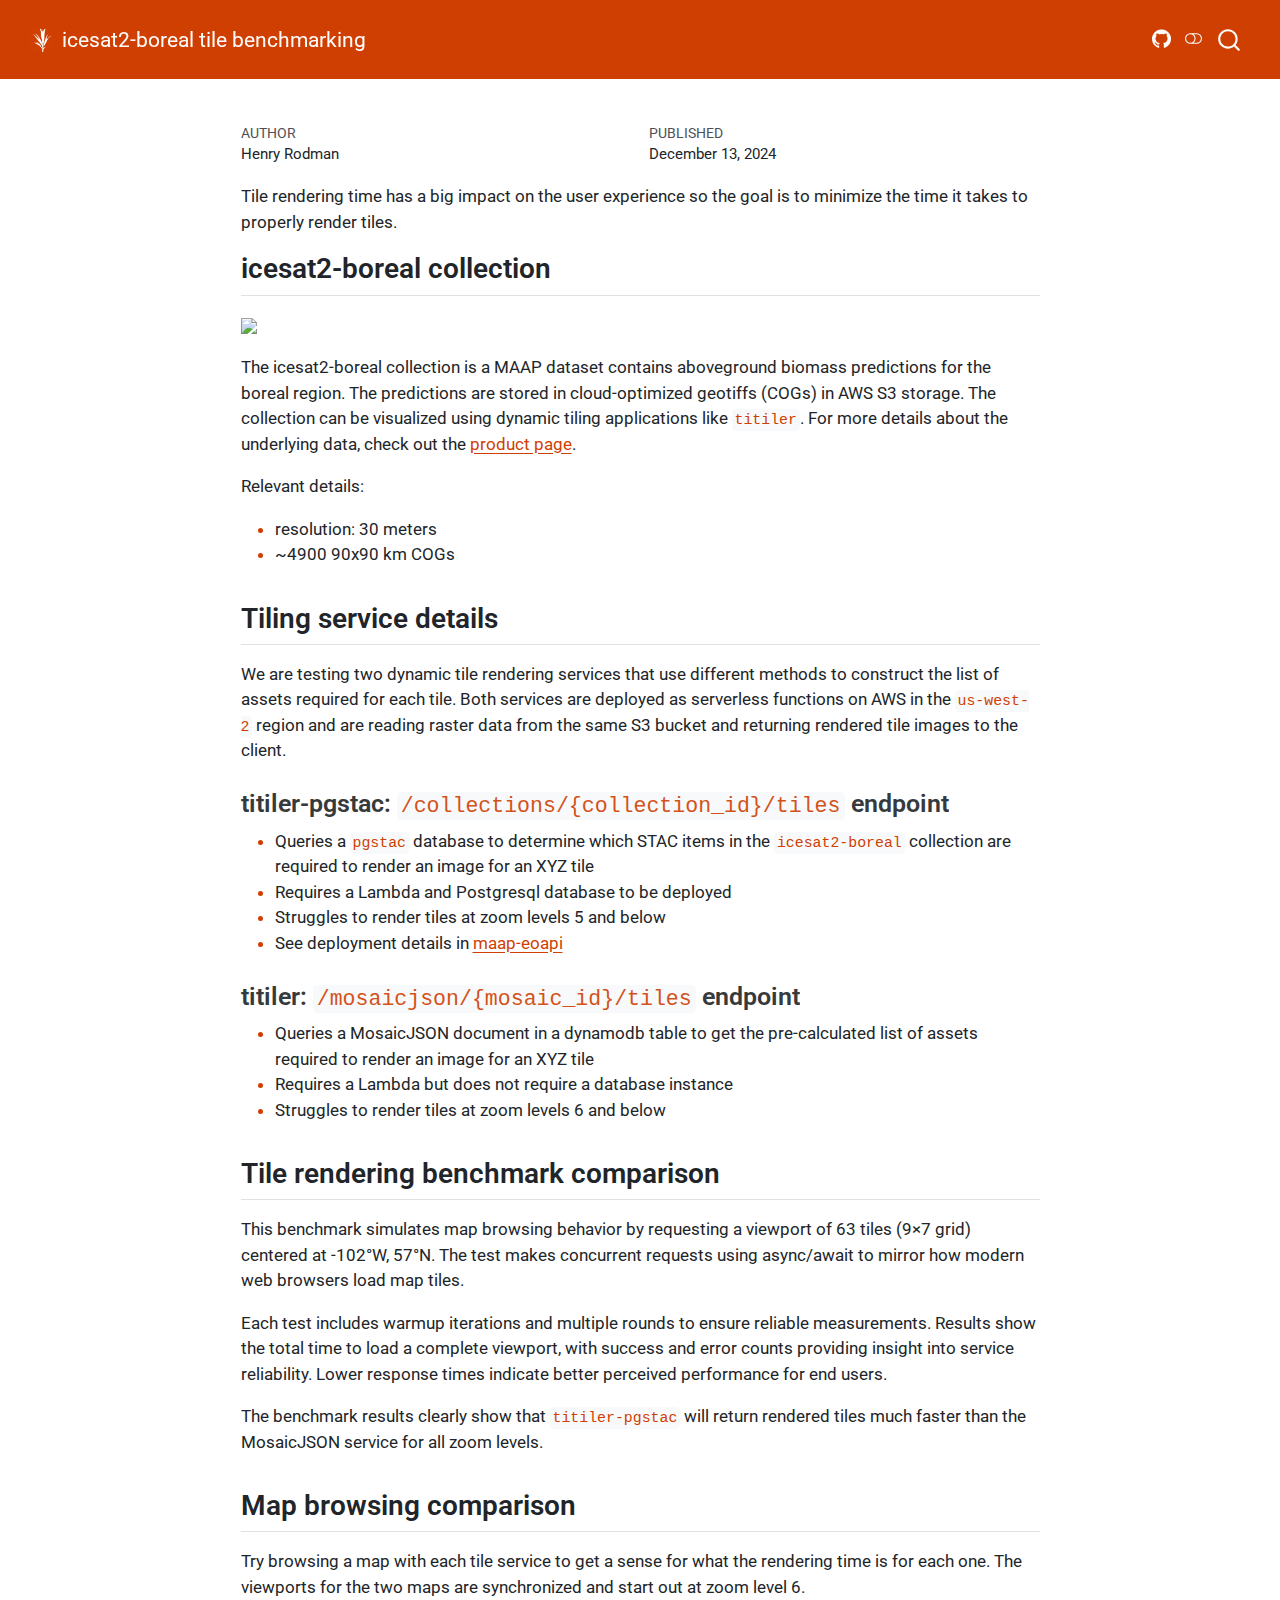
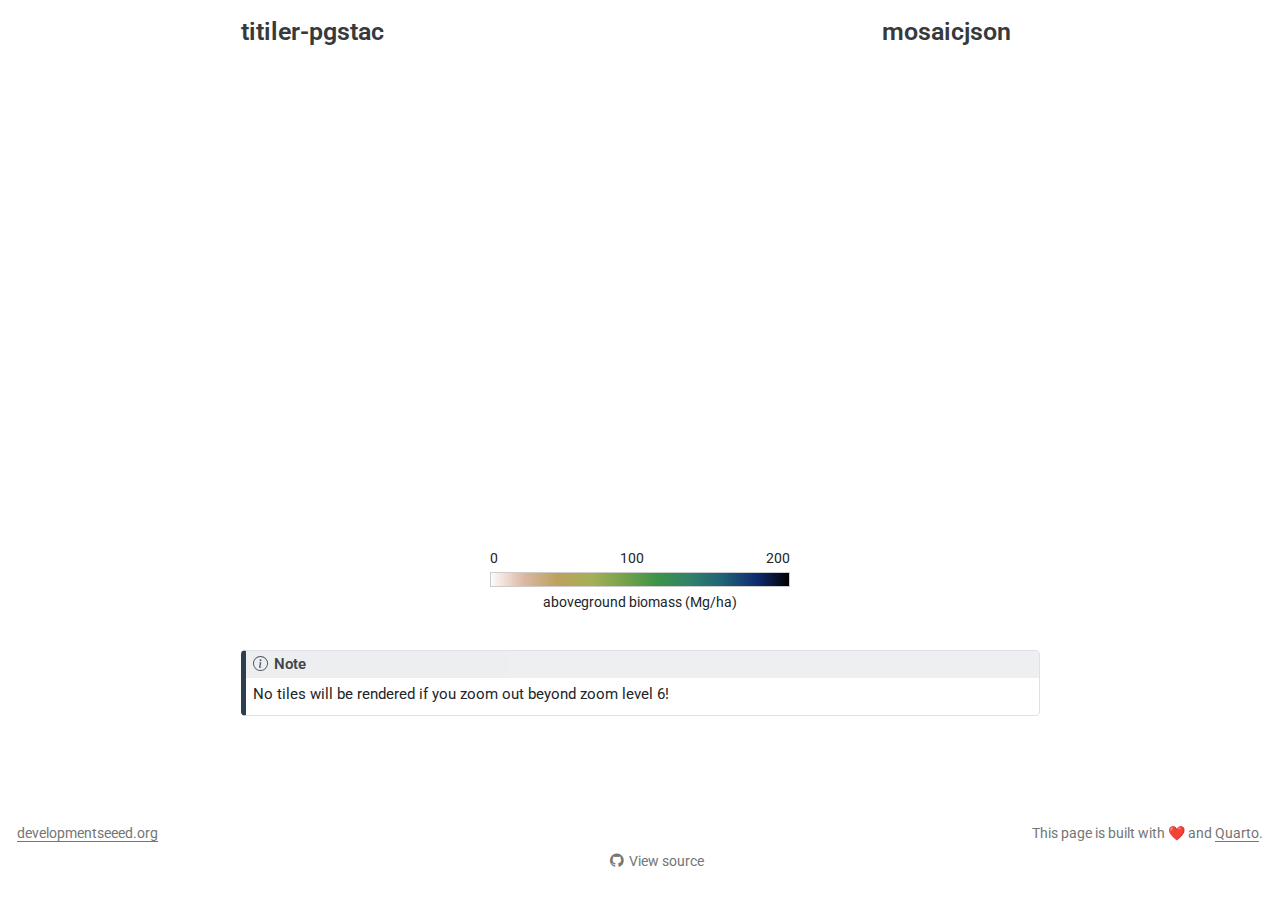
==== commit ed4034d5: "Built site for gh-pages" ====
--- a/index.html
+++ b/index.html
@@ -41,8 +41,8 @@
 <link href="site_libs/quarto-html/quarto-syntax-highlighting-dark-d166b450ba5a8e9f7a0ab969bf6592c1.css" rel="prefetch" class="quarto-color-scheme quarto-color-alternate" id="quarto-text-highlighting-styles">
 <script src="site_libs/bootstrap/bootstrap.min.js"></script>
 <link href="site_libs/bootstrap/bootstrap-icons.css" rel="stylesheet">
-<link href="site_libs/bootstrap/bootstrap-98476913757b3e633c54223351816e19.min.css" rel="stylesheet" append-hash="true" class="quarto-color-scheme" id="quarto-bootstrap" data-mode="light">
-<link href="site_libs/bootstrap/bootstrap-dark-695beec225c65c566b9ab6a09a0ac894.min.css" rel="prefetch" append-hash="true" class="quarto-color-scheme quarto-color-alternate" id="quarto-bootstrap" data-mode="dark">
+<link href="site_libs/bootstrap/bootstrap-c567d27d49603ddb17b5f983a636fb7c.min.css" rel="stylesheet" append-hash="true" class="quarto-color-scheme" id="quarto-bootstrap" data-mode="light">
+<link href="site_libs/bootstrap/bootstrap-dark-71499f0d27d7df8f7fc26bf7b6422203.min.css" rel="prefetch" append-hash="true" class="quarto-color-scheme quarto-color-alternate" id="quarto-bootstrap" data-mode="dark">
 <script id="quarto-search-options" type="application/json">{
   "location": "navbar",
   "copy-button": false,
@@ -84,6 +84,9 @@
     <nav class="navbar navbar-expand-lg " data-bs-theme="dark">
       <div class="navbar-container container-fluid">
       <div class="navbar-brand-container mx-auto">
+    <a href="./index.html" class="navbar-brand navbar-brand-logo">
+    <img src="./logo.png" alt="" class="navbar-logo">
+    </a>
     <a class="navbar-brand" href="./index.html">
     <span class="navbar-title">icesat2-boreal tile benchmarking</span>
     </a>
@@ -695,12 +698,12 @@
 </script>
 </div>
 <div id="load-4" class="cell-output cell-output-display">
-<div id="3d54170e-85b0-441a-a487-3a39f945768c">
-  <div id="a56e8b03-21c6-499b-a4c3-365beb1198a6" data-root-id="3d54170e-85b0-441a-a487-3a39f945768c" style="display: contents;"></div>
+<div id="d6d9a6e6-c685-4edf-9816-8d0736a7ff4f">
+  <div id="eda57f47-aa66-4824-b2d9-06ef1afffce0" data-root-id="d6d9a6e6-c685-4edf-9816-8d0736a7ff4f" style="display: contents;"></div>
 </div>
 <script type="application/javascript">(function(root) {
-  var docs_json = {"31fe25e9-bad4-4ea8-9814-e86dfd139181":{"version":"3.6.2","title":"Bokeh Application","roots":[{"type":"object","name":"panel.models.browser.BrowserInfo","id":"3d54170e-85b0-441a-a487-3a39f945768c"},{"type":"object","name":"panel.models.comm_manager.CommManager","id":"b75d759c-b827-43d2-a730-62e0628032d2","attributes":{"plot_id":"3d54170e-85b0-441a-a487-3a39f945768c","comm_id":"2be15bbc23f44e35ba32d10411a96c4e","client_comm_id":"9d503d455eca4f50bbca1f9626c8b06b"}}],"defs":[{"type":"model","name":"ReactiveHTML1"},{"type":"model","name":"FlexBox1","properties":[{"name":"align_content","kind":"Any","default":"flex-start"},{"name":"align_items","kind":"Any","default":"flex-start"},{"name":"flex_direction","kind":"Any","default":"row"},{"name":"flex_wrap","kind":"Any","default":"wrap"},{"name":"gap","kind":"Any","default":""},{"name":"justify_content","kind":"Any","default":"flex-start"}]},{"type":"model","name":"FloatPanel1","properties":[{"name":"config","kind":"Any","default":{"type":"map"}},{"name":"contained","kind":"Any","default":true},{"name":"position","kind":"Any","default":"right-top"},{"name":"offsetx","kind":"Any","default":null},{"name":"offsety","kind":"Any","default":null},{"name":"theme","kind":"Any","default":"primary"},{"name":"status","kind":"Any","default":"normalized"}]},{"type":"model","name":"GridStack1","properties":[{"name":"mode","kind":"Any","default":"warn"},{"name":"ncols","kind":"Any","default":null},{"name":"nrows","kind":"Any","default":null},{"name":"allow_resize","kind":"Any","default":true},{"name":"allow_drag","kind":"Any","default":true},{"name":"state","kind":"Any","default":[]}]},{"type":"model","name":"drag1","properties":[{"name":"slider_width","kind":"Any","default":5},{"name":"slider_color","kind":"Any","default":"black"},{"name":"value","kind":"Any","default":50}]},{"type":"model","name":"click1","properties":[{"name":"terminal_output","kind":"Any","default":""},{"name":"debug_name","kind":"Any","default":""},{"name":"clears","kind":"Any","default":0}]},{"type":"model","name":"FastWrapper1","properties":[{"name":"object","kind":"Any","default":null},{"name":"style","kind":"Any","default":null}]},{"type":"model","name":"NotificationAreaBase1","properties":[{"name":"js_events","kind":"Any","default":{"type":"map"}},{"name":"position","kind":"Any","default":"bottom-right"},{"name":"_clear","kind":"Any","default":0}]},{"type":"model","name":"NotificationArea1","properties":[{"name":"js_events","kind":"Any","default":{"type":"map"}},{"name":"notifications","kind":"Any","default":[]},{"name":"position","kind":"Any","default":"bottom-right"},{"name":"_clear","kind":"Any","default":0},{"name":"types","kind":"Any","default":[{"type":"map","entries":[["type","warning"],["background","#ffc107"],["icon",{"type":"map","entries":[["className","fas fa-exclamation-triangle"],["tagName","i"],["color","white"]]}]]},{"type":"map","entries":[["type","info"],["background","#007bff"],["icon",{"type":"map","entries":[["className","fas fa-info-circle"],["tagName","i"],["color","white"]]}]]}]}]},{"type":"model","name":"Notification","properties":[{"name":"background","kind":"Any","default":null},{"name":"duration","kind":"Any","default":3000},{"name":"icon","kind":"Any","default":null},{"name":"message","kind":"Any","default":""},{"name":"notification_type","kind":"Any","default":null},{"name":"_destroyed","kind":"Any","default":false}]},{"type":"model","name":"TemplateActions1","properties":[{"name":"open_modal","kind":"Any","default":0},{"name":"close_modal","kind":"Any","default":0}]},{"type":"model","name":"BootstrapTemplateActions1","properties":[{"name":"open_modal","kind":"Any","default":0},{"name":"close_modal","kind":"Any","default":0}]},{"type":"model","name":"TemplateEditor1","properties":[{"name":"layout","kind":"Any","default":[]}]},{"type":"model","name":"MaterialTemplateActions1","properties":[{"name":"open_modal","kind":"Any","default":0},{"name":"close_modal","kind":"Any","default":0}]},{"type":"model","name":"ReactiveESM1","properties":[{"name":"esm_constants","kind":"Any","default":{"type":"map"}}]},{"type":"model","name":"JSComponent1","properties":[{"name":"esm_constants","kind":"Any","default":{"type":"map"}}]},{"type":"model","name":"ReactComponent1","properties":[{"name":"esm_constants","kind":"Any","default":{"type":"map"}}]},{"type":"model","name":"AnyWidgetComponent1","properties":[{"name":"esm_constants","kind":"Any","default":{"type":"map"}}]},{"type":"model","name":"request_value1","properties":[{"name":"fill","kind":"Any","default":"none"},{"name":"_synced","kind":"Any","default":null},{"name":"_request_sync","kind":"Any","default":0}]}]}};
-  var render_items = [{"docid":"31fe25e9-bad4-4ea8-9814-e86dfd139181","roots":{"3d54170e-85b0-441a-a487-3a39f945768c":"a56e8b03-21c6-499b-a4c3-365beb1198a6"},"root_ids":["3d54170e-85b0-441a-a487-3a39f945768c"]}];
+  var docs_json = {"18250862-d343-42ba-91da-79a62298d112":{"version":"3.6.2","title":"Bokeh Application","roots":[{"type":"object","name":"panel.models.browser.BrowserInfo","id":"d6d9a6e6-c685-4edf-9816-8d0736a7ff4f"},{"type":"object","name":"panel.models.comm_manager.CommManager","id":"d34c6f37-4a25-4e72-8ae9-65a10c429874","attributes":{"plot_id":"d6d9a6e6-c685-4edf-9816-8d0736a7ff4f","comm_id":"5e4ca259494d4b559272c8515665e5f5","client_comm_id":"3eacc6c07ba54dd0aa833f2b0fcb48d5"}}],"defs":[{"type":"model","name":"ReactiveHTML1"},{"type":"model","name":"FlexBox1","properties":[{"name":"align_content","kind":"Any","default":"flex-start"},{"name":"align_items","kind":"Any","default":"flex-start"},{"name":"flex_direction","kind":"Any","default":"row"},{"name":"flex_wrap","kind":"Any","default":"wrap"},{"name":"gap","kind":"Any","default":""},{"name":"justify_content","kind":"Any","default":"flex-start"}]},{"type":"model","name":"FloatPanel1","properties":[{"name":"config","kind":"Any","default":{"type":"map"}},{"name":"contained","kind":"Any","default":true},{"name":"position","kind":"Any","default":"right-top"},{"name":"offsetx","kind":"Any","default":null},{"name":"offsety","kind":"Any","default":null},{"name":"theme","kind":"Any","default":"primary"},{"name":"status","kind":"Any","default":"normalized"}]},{"type":"model","name":"GridStack1","properties":[{"name":"mode","kind":"Any","default":"warn"},{"name":"ncols","kind":"Any","default":null},{"name":"nrows","kind":"Any","default":null},{"name":"allow_resize","kind":"Any","default":true},{"name":"allow_drag","kind":"Any","default":true},{"name":"state","kind":"Any","default":[]}]},{"type":"model","name":"drag1","properties":[{"name":"slider_width","kind":"Any","default":5},{"name":"slider_color","kind":"Any","default":"black"},{"name":"value","kind":"Any","default":50}]},{"type":"model","name":"click1","properties":[{"name":"terminal_output","kind":"Any","default":""},{"name":"debug_name","kind":"Any","default":""},{"name":"clears","kind":"Any","default":0}]},{"type":"model","name":"FastWrapper1","properties":[{"name":"object","kind":"Any","default":null},{"name":"style","kind":"Any","default":null}]},{"type":"model","name":"NotificationAreaBase1","properties":[{"name":"js_events","kind":"Any","default":{"type":"map"}},{"name":"position","kind":"Any","default":"bottom-right"},{"name":"_clear","kind":"Any","default":0}]},{"type":"model","name":"NotificationArea1","properties":[{"name":"js_events","kind":"Any","default":{"type":"map"}},{"name":"notifications","kind":"Any","default":[]},{"name":"position","kind":"Any","default":"bottom-right"},{"name":"_clear","kind":"Any","default":0},{"name":"types","kind":"Any","default":[{"type":"map","entries":[["type","warning"],["background","#ffc107"],["icon",{"type":"map","entries":[["className","fas fa-exclamation-triangle"],["tagName","i"],["color","white"]]}]]},{"type":"map","entries":[["type","info"],["background","#007bff"],["icon",{"type":"map","entries":[["className","fas fa-info-circle"],["tagName","i"],["color","white"]]}]]}]}]},{"type":"model","name":"Notification","properties":[{"name":"background","kind":"Any","default":null},{"name":"duration","kind":"Any","default":3000},{"name":"icon","kind":"Any","default":null},{"name":"message","kind":"Any","default":""},{"name":"notification_type","kind":"Any","default":null},{"name":"_destroyed","kind":"Any","default":false}]},{"type":"model","name":"TemplateActions1","properties":[{"name":"open_modal","kind":"Any","default":0},{"name":"close_modal","kind":"Any","default":0}]},{"type":"model","name":"BootstrapTemplateActions1","properties":[{"name":"open_modal","kind":"Any","default":0},{"name":"close_modal","kind":"Any","default":0}]},{"type":"model","name":"TemplateEditor1","properties":[{"name":"layout","kind":"Any","default":[]}]},{"type":"model","name":"MaterialTemplateActions1","properties":[{"name":"open_modal","kind":"Any","default":0},{"name":"close_modal","kind":"Any","default":0}]},{"type":"model","name":"ReactiveESM1","properties":[{"name":"esm_constants","kind":"Any","default":{"type":"map"}}]},{"type":"model","name":"JSComponent1","properties":[{"name":"esm_constants","kind":"Any","default":{"type":"map"}}]},{"type":"model","name":"ReactComponent1","properties":[{"name":"esm_constants","kind":"Any","default":{"type":"map"}}]},{"type":"model","name":"AnyWidgetComponent1","properties":[{"name":"esm_constants","kind":"Any","default":{"type":"map"}}]},{"type":"model","name":"request_value1","properties":[{"name":"fill","kind":"Any","default":"none"},{"name":"_synced","kind":"Any","default":null},{"name":"_request_sync","kind":"Any","default":0}]}]}};
+  var render_items = [{"docid":"18250862-d343-42ba-91da-79a62298d112","roots":{"d6d9a6e6-c685-4edf-9816-8d0736a7ff4f":"eda57f47-aa66-4824-b2d9-06ef1afffce0"},"root_ids":["d6d9a6e6-c685-4edf-9816-8d0736a7ff4f"]}];
   var docs = Object.values(docs_json)
   if (!docs) {
     return
@@ -772,12 +775,12 @@
 
 </div>
 <div id="plot-2" class="cell-output cell-output-display" data-execution_count="2">
-<div id="676688d5-71fe-4089-ad87-4013217d3667">
-  <div id="dc775252-3e38-42ef-92e4-bf622350b219" data-root-id="676688d5-71fe-4089-ad87-4013217d3667" style="display: contents;"></div>
+<div id="b2f1b497-899f-46ce-a822-b4b68b277343">
+  <div id="d600f0ad-8f4b-4062-a5a1-4091f8d85f70" data-root-id="b2f1b497-899f-46ce-a822-b4b68b277343" style="display: contents;"></div>
 </div>
 <script type="application/javascript">(function(root) {
-  var docs_json = {"20fbd5ab-838f-4054-888b-9879a8d9bdd9":{"version":"3.6.2","title":"Bokeh Application","roots":[{"type":"object","name":"Row","id":"676688d5-71fe-4089-ad87-4013217d3667","attributes":{"name":"Row00398","tags":["embedded"],"stylesheets":["\n:host(.pn-loading):before, .pn-loading:before {\n  background-color: #c3c3c3;\n  mask-size: auto calc(min(50%, 400px));\n  -webkit-mask-size: auto calc(min(50%, 400px));\n}",{"type":"object","name":"ImportedStyleSheet","id":"a3924387-f7ce-46f4-8019-524c2c1abafb","attributes":{"url":"https://cdn.holoviz.org/panel/1.5.4/dist/css/loading.css"}},{"type":"object","name":"ImportedStyleSheet","id":"26b8caaa-1533-427b-9826-967a623b996b","attributes":{"url":"https://cdn.holoviz.org/panel/1.5.4/dist/css/listpanel.css"}},{"type":"object","name":"ImportedStyleSheet","id":"e61cd00c-0767-4060-b34b-031a8fead9aa","attributes":{"url":"https://cdn.holoviz.org/panel/1.5.4/dist/bundled/theme/default.css"}},{"type":"object","name":"ImportedStyleSheet","id":"d5c7741f-dc93-46ec-a2eb-7b798af11b00","attributes":{"url":"https://cdn.holoviz.org/panel/1.5.4/dist/bundled/theme/native.css"}}],"min_width":700,"margin":0,"sizing_mode":"stretch_width","align":"start","children":[{"type":"object","name":"Spacer","id":"87c00d28-a4d3-454e-a112-942d872c1f2d","attributes":{"name":"HSpacer00402","stylesheets":["\n:host(.pn-loading):before, .pn-loading:before {\n  background-color: #c3c3c3;\n  mask-size: auto calc(min(50%, 400px));\n  -webkit-mask-size: auto calc(min(50%, 400px));\n}",{"id":"a3924387-f7ce-46f4-8019-524c2c1abafb"},{"id":"e61cd00c-0767-4060-b34b-031a8fead9aa"},{"id":"d5c7741f-dc93-46ec-a2eb-7b798af11b00"}],"margin":0,"sizing_mode":"stretch_width","align":"start"}},{"type":"object","name":"Figure","id":"0b0e737a-c724-4f8a-a27d-ccd50b0364f7","attributes":{"width":700,"height":300,"margin":[5,10],"sizing_mode":"fixed","align":"start","x_range":{"type":"object","name":"Range1d","id":"4a8425f7-5c30-492c-8d9e-ab25e35c8089","attributes":{"name":"zoom","tags":[[["zoom",null]],[]],"start":5,"end":11,"reset_start":5,"reset_end":11}},"y_range":{"type":"object","name":"Range1d","id":"c8dc9d24-8299-41fa-a8f0-d77736a5bb54","attributes":{"name":"median","tags":[[["median",null]],{"type":"map","entries":[["invert_yaxis",false],["autorange",false]]}],"end":30,"reset_start":0,"reset_end":30}},"x_scale":{"type":"object","name":"LinearScale","id":"76977ff2-692f-4d8e-bd4b-e850370b63c7"},"y_scale":{"type":"object","name":"LinearScale","id":"b28cbbcc-d153-4bbc-a447-3d70e59393ae"},"title":{"type":"object","name":"Title","id":"7052b7fa-280e-4744-8604-eb095bb19f8d","attributes":{"text":"time to retrieve 63 image tiles at various zoom levels","text_color":"black","text_font_size":"12pt"}},"renderers":[{"type":"object","name":"GlyphRenderer","id":"186d6cf1-4ca3-403c-b4d3-f98c4174a33f","attributes":{"name":"mosaicjson","data_source":{"type":"object","name":"ColumnDataSource","id":"1c8e3b39-f838-417a-bd47-c8c16ee88d69","attributes":{"selected":{"type":"object","name":"Selection","id":"5ad544cf-e95c-4964-a1e2-7683280c617a","attributes":{"indices":[],"line_indices":[]}},"selection_policy":{"type":"object","name":"UnionRenderers","id":"0cc19166-9e01-4c06-846d-2b462134320e"},"data":{"type":"map","entries":[["zoom",{"type":"ndarray","array":{"type":"bytes","data":"BgAAAAcAAAAIAAAACQAAAAoAAAA="},"shape":[5],"dtype":"int32","order":"little"}],["median",{"type":"ndarray","array":{"type":"bytes","data":"YJpAg2ATPEBAjPajoeYmQABZkcmQDh5AAALs91JtE0AAotgZxa0SQA=="},"shape":[5],"dtype":"float64","order":"little"}],["source",["mosaicjson","mosaicjson","mosaicjson","mosaicjson","mosaicjson"]]]}}},"view":{"type":"object","name":"CDSView","id":"4fe65319-42b2-4e68-8813-7c935cd41c2d","attributes":{"filter":{"type":"object","name":"AllIndices","id":"90086c35-5f61-4ed6-a6a2-287daa98bacd"}}},"glyph":{"type":"object","name":"Line","id":"7f74f1bf-ede4-4112-8bf8-0a875d2118c1","attributes":{"tags":["apply_ranges"],"x":{"type":"field","field":"zoom"},"y":{"type":"field","field":"median"},"line_color":"#30a2da","line_width":2}},"selection_glyph":{"type":"object","name":"Line","id":"417b8d05-17d7-4f93-bb9c-257e72f4ed8c","attributes":{"tags":["apply_ranges"],"x":{"type":"field","field":"zoom"},"y":{"type":"field","field":"median"},"line_color":"#30a2da","line_width":2}},"nonselection_glyph":{"type":"object","name":"Line","id":"58c26396-1713-4eac-8492-8b4fe9fae333","attributes":{"tags":["apply_ranges"],"x":{"type":"field","field":"zoom"},"y":{"type":"field","field":"median"},"line_color":"#30a2da","line_alpha":0.1,"line_width":2}},"muted_glyph":{"type":"object","name":"Line","id":"0d977096-1763-4a99-a7cb-26c8883cdf5f","attributes":{"tags":["apply_ranges"],"x":{"type":"field","field":"zoom"},"y":{"type":"field","field":"median"},"line_color":"#30a2da","line_alpha":0.2,"line_width":2}}}},{"type":"object","name":"GlyphRenderer","id":"889cda26-2eb5-4ff1-9b08-3be02cb027c5","attributes":{"name":"titiler-pgstac","data_source":{"type":"object","name":"ColumnDataSource","id":"db0f63e9-2612-4237-bf0e-47d0c4b0b03a","attributes":{"selected":{"type":"object","name":"Selection","id":"a9485416-1524-4e28-bbff-b381ffaec703","attributes":{"indices":[],"line_indices":[]}},"selection_policy":{"type":"object","name":"UnionRenderers","id":"87305b4e-b1b3-414e-af3f-9005cf7e2b12"},"data":{"type":"map","entries":[["zoom",{"type":"ndarray","array":{"type":"bytes","data":"BgAAAAcAAAAIAAAACQAAAAoAAAA="},"shape":[5],"dtype":"int32","order":"little"}],["median",{"type":"ndarray","array":{"type":"bytes","data":"ABoWFQRqHEAAyLjGjVUJQAAdV3m7vwBAAAjE4YiS/D8A2CoLcOP3Pw=="},"shape":[5],"dtype":"float64","order":"little"}],["source",["titiler-pgstac","titiler-pgstac","titiler-pgstac","titiler-pgstac","titiler-pgstac"]]]}}},"view":{"type":"object","name":"CDSView","id":"2bb686f5-9037-4aa1-960a-824d4046d2cc","attributes":{"filter":{"type":"object","name":"AllIndices","id":"dd899ff7-082a-4397-af9b-2db7aa03dc29"}}},"glyph":{"type":"object","name":"Line","id":"a18f8301-60eb-4747-888a-616bd3700204","attributes":{"tags":["apply_ranges"],"x":{"type":"field","field":"zoom"},"y":{"type":"field","field":"median"},"line_color":"#fc4f30","line_width":2}},"selection_glyph":{"type":"object","name":"Line","id":"44eaa7d7-f43c-4d99-abb0-c9f82913c018","attributes":{"tags":["apply_ranges"],"x":{"type":"field","field":"zoom"},"y":{"type":"field","field":"median"},"line_color":"#fc4f30","line_width":2}},"nonselection_glyph":{"type":"object","name":"Line","id":"1ce48d15-9b34-49bb-bba1-c65a49f508df","attributes":{"tags":["apply_ranges"],"x":{"type":"field","field":"zoom"},"y":{"type":"field","field":"median"},"line_color":"#fc4f30","line_alpha":0.1,"line_width":2}},"muted_glyph":{"type":"object","name":"Line","id":"467b641d-8c53-42ac-844b-8dc74f82c1c5","attributes":{"tags":["apply_ranges"],"x":{"type":"field","field":"zoom"},"y":{"type":"field","field":"median"},"line_color":"#fc4f30","line_alpha":0.2,"line_width":2}}}},{"type":"object","name":"GlyphRenderer","id":"9a61b67c-5875-4661-ba25-48bee27ce2a5","attributes":{"name":"mosaicjson","data_source":{"type":"object","name":"ColumnDataSource","id":"bf418c22-2ae7-4dd0-a201-1acd4ec6014a","attributes":{"selected":{"type":"object","name":"Selection","id":"9ec44dab-9500-4130-97da-66d5f8ffa72f","attributes":{"indices":[],"line_indices":[]}},"selection_policy":{"type":"object","name":"UnionRenderers","id":"c5a6573a-e927-4e67-b150-211fc485699f"},"data":{"type":"map","entries":[["zoom",{"type":"ndarray","array":{"type":"bytes","data":"BgAAAAcAAAAIAAAACQAAAAoAAAA="},"shape":[5],"dtype":"int32","order":"little"}],["median",{"type":"ndarray","array":{"type":"bytes","data":"YJpAg2ATPEBAjPajoeYmQABZkcmQDh5AAALs91JtE0AAotgZxa0SQA=="},"shape":[5],"dtype":"float64","order":"little"}],["source",["mosaicjson","mosaicjson","mosaicjson","mosaicjson","mosaicjson"]]]}}},"view":{"type":"object","name":"CDSView","id":"3e5b975c-f672-4468-95ae-25b1d4235f4f","attributes":{"filter":{"type":"object","name":"AllIndices","id":"b891077e-5c00-4050-9574-a46912d733e4"}}},"glyph":{"type":"object","name":"Scatter","id":"43beeadc-7670-4b45-8d05-108c0d902ceb","attributes":{"tags":["apply_ranges"],"x":{"type":"field","field":"zoom"},"y":{"type":"field","field":"median"},"size":{"type":"value","value":5.477225575051661},"line_color":{"type":"value","value":"#30a2da"},"fill_color":{"type":"value","value":"#30a2da"},"hatch_color":{"type":"value","value":"#30a2da"}}},"selection_glyph":{"type":"object","name":"Scatter","id":"4badddb8-0460-4c3c-b651-dc6eb16ab936","attributes":{"tags":["apply_ranges"],"x":{"type":"field","field":"zoom"},"y":{"type":"field","field":"median"},"size":{"type":"value","value":5.477225575051661},"angle":{"type":"value","value":0.0},"line_color":{"type":"value","value":"#30a2da"},"line_alpha":{"type":"value","value":1.0},"line_width":{"type":"value","value":1},"line_join":{"type":"value","value":"bevel"},"line_cap":{"type":"value","value":"butt"},"line_dash":{"type":"value","value":[]},"line_dash_offset":{"type":"value","value":0},"fill_color":{"type":"value","value":"#30a2da"},"fill_alpha":{"type":"value","value":1.0},"hatch_color":{"type":"value","value":"#30a2da"},"hatch_alpha":{"type":"value","value":1.0},"hatch_scale":{"type":"value","value":12.0},"hatch_pattern":{"type":"value","value":null},"hatch_weight":{"type":"value","value":1.0},"marker":{"type":"value","value":"circle"}}},"nonselection_glyph":{"type":"object","name":"Scatter","id":"1c2ed188-52bf-4c92-baa4-fa3f7dd20783","attributes":{"tags":["apply_ranges"],"x":{"type":"field","field":"zoom"},"y":{"type":"field","field":"median"},"size":{"type":"value","value":5.477225575051661},"line_color":{"type":"value","value":"#30a2da"},"line_alpha":{"type":"value","value":0.1},"fill_color":{"type":"value","value":"#30a2da"},"fill_alpha":{"type":"value","value":0.1},"hatch_color":{"type":"value","value":"#30a2da"},"hatch_alpha":{"type":"value","value":0.1}}},"muted_glyph":{"type":"object","name":"Scatter","id":"30f5b5df-fd1b-40d3-95a1-5a8722826c0b","attributes":{"tags":["apply_ranges"],"x":{"type":"field","field":"zoom"},"y":{"type":"field","field":"median"},"size":{"type":"value","value":5.477225575051661},"line_color":{"type":"value","value":"#30a2da"},"line_alpha":{"type":"value","value":0.2},"fill_color":{"type":"value","value":"#30a2da"},"fill_alpha":{"type":"value","value":0.2},"hatch_color":{"type":"value","value":"#30a2da"},"hatch_alpha":{"type":"value","value":0.2}}}}},{"type":"object","name":"GlyphRenderer","id":"9f10b79f-d626-4dd2-8abc-58d0d55dddbd","attributes":{"name":"titiler-pgstac","data_source":{"type":"object","name":"ColumnDataSource","id":"dce889a1-1de1-41e6-8297-2776e8c85c4c","attributes":{"selected":{"type":"object","name":"Selection","id":"62508436-e0b0-496f-b229-75cfffee968d","attributes":{"indices":[],"line_indices":[]}},"selection_policy":{"type":"object","name":"UnionRenderers","id":"a70c24c0-c157-4489-b9df-ce2f847a5a2a"},"data":{"type":"map","entries":[["zoom",{"type":"ndarray","array":{"type":"bytes","data":"BgAAAAcAAAAIAAAACQAAAAoAAAA="},"shape":[5],"dtype":"int32","order":"little"}],["median",{"type":"ndarray","array":{"type":"bytes","data":"ABoWFQRqHEAAyLjGjVUJQAAdV3m7vwBAAAjE4YiS/D8A2CoLcOP3Pw=="},"shape":[5],"dtype":"float64","order":"little"}],["source",["titiler-pgstac","titiler-pgstac","titiler-pgstac","titiler-pgstac","titiler-pgstac"]]]}}},"view":{"type":"object","name":"CDSView","id":"ae3de405-e549-4ef8-ab59-e0e11ad53ba3","attributes":{"filter":{"type":"object","name":"AllIndices","id":"d01266b1-c730-43b1-9dc4-ce9b260b8ae1"}}},"glyph":{"type":"object","name":"Scatter","id":"1a171d46-f754-4688-9332-315bfcbf2f46","attributes":{"tags":["apply_ranges"],"x":{"type":"field","field":"zoom"},"y":{"type":"field","field":"median"},"size":{"type":"value","value":5.477225575051661},"line_color":{"type":"value","value":"#fc4f30"},"fill_color":{"type":"value","value":"#fc4f30"},"hatch_color":{"type":"value","value":"#fc4f30"}}},"selection_glyph":{"type":"object","name":"Scatter","id":"fe7e6e49-7340-4132-885a-bf6558b07d86","attributes":{"tags":["apply_ranges"],"x":{"type":"field","field":"zoom"},"y":{"type":"field","field":"median"},"size":{"type":"value","value":5.477225575051661},"angle":{"type":"value","value":0.0},"line_color":{"type":"value","value":"#fc4f30"},"line_alpha":{"type":"value","value":1.0},"line_width":{"type":"value","value":1},"line_join":{"type":"value","value":"bevel"},"line_cap":{"type":"value","value":"butt"},"line_dash":{"type":"value","value":[]},"line_dash_offset":{"type":"value","value":0},"fill_color":{"type":"value","value":"#fc4f30"},"fill_alpha":{"type":"value","value":1.0},"hatch_color":{"type":"value","value":"#fc4f30"},"hatch_alpha":{"type":"value","value":1.0},"hatch_scale":{"type":"value","value":12.0},"hatch_pattern":{"type":"value","value":null},"hatch_weight":{"type":"value","value":1.0},"marker":{"type":"value","value":"circle"}}},"nonselection_glyph":{"type":"object","name":"Scatter","id":"05a6b128-6ce4-4958-9c6b-c61f76dac485","attributes":{"tags":["apply_ranges"],"x":{"type":"field","field":"zoom"},"y":{"type":"field","field":"median"},"size":{"type":"value","value":5.477225575051661},"line_color":{"type":"value","value":"#fc4f30"},"line_alpha":{"type":"value","value":0.1},"fill_color":{"type":"value","value":"#fc4f30"},"fill_alpha":{"type":"value","value":0.1},"hatch_color":{"type":"value","value":"#fc4f30"},"hatch_alpha":{"type":"value","value":0.1}}},"muted_glyph":{"type":"object","name":"Scatter","id":"2114d679-c27c-43c6-b7bd-6272dbf6244a","attributes":{"tags":["apply_ranges"],"x":{"type":"field","field":"zoom"},"y":{"type":"field","field":"median"},"size":{"type":"value","value":5.477225575051661},"line_color":{"type":"value","value":"#fc4f30"},"line_alpha":{"type":"value","value":0.2},"fill_color":{"type":"value","value":"#fc4f30"},"fill_alpha":{"type":"value","value":0.2},"hatch_color":{"type":"value","value":"#fc4f30"},"hatch_alpha":{"type":"value","value":0.2}}}}},{"type":"object","name":"GlyphRenderer","id":"5ae669b3-236d-42fe-9fe2-f26c7f49c3cd","attributes":{"name":"mosaicjson","data_source":{"type":"object","name":"ColumnDataSource","id":"2023ca65-e6a1-407c-ba75-1ad4bd351771","attributes":{"selected":{"type":"object","name":"Selection","id":"83130367-aa41-44e9-831e-82b41270b1cf","attributes":{"indices":[],"line_indices":[]}},"selection_policy":{"type":"object","name":"UnionRenderers","id":"3f448506-7e6e-4587-8dc7-b80b5e52925d"},"data":{"type":"map","entries":[["x",{"type":"ndarray","array":{"type":"bytes","data":"BgAAAAcAAAAIAAAACQAAAAoAAAAKAAAACQAAAAgAAAAHAAAABgAAAA=="},"shape":[10],"dtype":"int32","order":"little"}],["y",{"type":"ndarray","array":{"type":"bytes","data":"6M22R+0+PEDgJFd8xukmQGCbOZFRZR5AgLSTQtKtE0AAooysDTkTQIDetxCafxJAQGf6brhYE0BAqqcp3rMdQGD/sBxWeyZAKPc5E1quO0A="},"shape":[10],"dtype":"float64","order":"little"}]]}}},"view":{"type":"object","name":"CDSView","id":"b75b21a5-af05-40c6-8b93-3734b9f3a6a0","attributes":{"filter":{"type":"object","name":"AllIndices","id":"a78a20ce-76da-4bc9-a1c7-738502fdd9b3"}}},"glyph":{"type":"object","name":"Patch","id":"791cd48a-8fa3-40a4-bfa2-1972eab91b33","attributes":{"tags":["apply_ranges"],"x":{"type":"field","field":"x"},"y":{"type":"field","field":"y"},"line_alpha":0.2,"fill_color":"#30a2da","fill_alpha":0.2,"hatch_color":"#30a2da","hatch_alpha":0.2}},"selection_glyph":{"type":"object","name":"Patch","id":"3d808786-d3c7-4973-9d79-a0717b7fdb0d","attributes":{"tags":["apply_ranges"],"x":{"type":"field","field":"x"},"y":{"type":"field","field":"y"},"line_alpha":0.2,"fill_color":"#30a2da","fill_alpha":0.2,"hatch_color":"#30a2da","hatch_alpha":0.2}},"nonselection_glyph":{"type":"object","name":"Patch","id":"1c33c55a-bae7-44e7-9d18-062ad7b59be1","attributes":{"tags":["apply_ranges"],"x":{"type":"field","field":"x"},"y":{"type":"field","field":"y"},"line_alpha":0.2,"fill_color":"#30a2da","fill_alpha":0.2,"hatch_color":"#30a2da","hatch_alpha":0.1}},"muted_glyph":{"type":"object","name":"Patch","id":"fa77aee2-18da-4e53-8fa7-02b973d0df49","attributes":{"tags":["apply_ranges"],"x":{"type":"field","field":"x"},"y":{"type":"field","field":"y"},"line_alpha":0.2,"fill_color":"#30a2da","fill_alpha":0.2,"hatch_color":"#30a2da","hatch_alpha":0.2}}}},{"type":"object","name":"GlyphRenderer","id":"e6605147-12cc-404b-9a68-37ec94fd802f","attributes":{"name":"titiler-pgstac","data_source":{"type":"object","name":"ColumnDataSource","id":"56fd58cc-81e9-43b0-b96a-a26479ff8f89","attributes":{"selected":{"type":"object","name":"Selection","id":"ee5445b0-ba4c-4cdd-876b-74a19c53444f","attributes":{"indices":[],"line_indices":[]}},"selection_policy":{"type":"object","name":"UnionRenderers","id":"5a61f2aa-a0ce-427a-94cc-88ff4579c8c5"},"data":{"type":"map","entries":[["x",{"type":"ndarray","array":{"type":"bytes","data":"BgAAAAcAAAAIAAAACQAAAAoAAAAKAAAACQAAAAgAAAAHAAAABgAAAA=="},"shape":[10],"dtype":"int32","order":"little"}],["y",{"type":"ndarray","array":{"type":"bytes","data":"YBGalOqdHEBA5eS1esALQIA/ON6eIAFAgB7YEm5j/j8A2bW6JUz4PwAZXZ4Bu/c/gDGynjn9+D/A3Y7ThLMAQAC8kx9WWghAAJPLk6x4G0A="},"shape":[10],"dtype":"float64","order":"little"}]]}}},"view":{"type":"object","name":"CDSView","id":"41005914-67cd-4032-b080-46bdc345702e","attributes":{"filter":{"type":"object","name":"AllIndices","id":"df2fad53-7e6d-4ee5-a7eb-fe15ebb4ed6a"}}},"glyph":{"type":"object","name":"Patch","id":"e9b62c5b-d211-477a-bf85-dbaea327a0f5","attributes":{"tags":["apply_ranges"],"x":{"type":"field","field":"x"},"y":{"type":"field","field":"y"},"line_alpha":0.2,"fill_color":"#fc4f30","fill_alpha":0.2,"hatch_color":"#fc4f30","hatch_alpha":0.2}},"selection_glyph":{"type":"object","name":"Patch","id":"37404f07-8f9f-4287-acc0-5ca483a58163","attributes":{"tags":["apply_ranges"],"x":{"type":"field","field":"x"},"y":{"type":"field","field":"y"},"line_alpha":0.2,"fill_color":"#fc4f30","fill_alpha":0.2,"hatch_color":"#fc4f30","hatch_alpha":0.2}},"nonselection_glyph":{"type":"object","name":"Patch","id":"5b6643e3-3784-4fca-a030-49616f64abbe","attributes":{"tags":["apply_ranges"],"x":{"type":"field","field":"x"},"y":{"type":"field","field":"y"},"line_alpha":0.2,"fill_color":"#fc4f30","fill_alpha":0.2,"hatch_color":"#fc4f30","hatch_alpha":0.1}},"muted_glyph":{"type":"object","name":"Patch","id":"d9a0c9a0-4255-4fdb-b14c-1740bf84cdeb","attributes":{"tags":["apply_ranges"],"x":{"type":"field","field":"x"},"y":{"type":"field","field":"y"},"line_alpha":0.2,"fill_color":"#fc4f30","fill_alpha":0.2,"hatch_color":"#fc4f30","hatch_alpha":0.2}}}}],"toolbar":{"type":"object","name":"Toolbar","id":"8f4eaba8-32ff-4489-834b-f1a007d36f3e","attributes":{"tools":[{"type":"object","name":"WheelZoomTool","id":"e88e971c-a28c-42a7-85cb-a3d55fbc36db","attributes":{"tags":["hv_created"],"renderers":"auto","zoom_together":"none"}},{"type":"object","name":"HoverTool","id":"f7139992-c1ba-4b8c-8d05-2be2248e04c7","attributes":{"tags":["hv_created"],"renderers":[{"id":"186d6cf1-4ca3-403c-b4d3-f98c4174a33f"},{"id":"889cda26-2eb5-4ff1-9b08-3be02cb027c5"},{"id":"9a61b67c-5875-4661-ba25-48bee27ce2a5"},{"id":"9f10b79f-d626-4dd2-8abc-58d0d55dddbd"}],"tooltips":[["source","@{source}"],["zoom","@{zoom}"],["median","@{median}"]]}},{"type":"object","name":"HoverTool","id":"6b946c3c-d25e-4d9e-a5d3-faf04a3c6304","attributes":{"tags":["hv_created"],"renderers":[{"id":"5ae669b3-236d-42fe-9fe2-f26c7f49c3cd"},{"id":"e6605147-12cc-404b-9a68-37ec94fd802f"}],"tooltips":[["source","@{source}"],["zoom","@{zoom}"],["q1","@{q1}"],["q3","@{q3}"]]}},{"type":"object","name":"SaveTool","id":"7f3d6971-c0b4-4824-a0e6-fd6bc6986414"},{"type":"object","name":"PanTool","id":"ef56848d-59d5-48be-81b0-c3178b6173ce"},{"type":"object","name":"BoxZoomTool","id":"93444a0b-26f9-4f23-8509-b6e14f34df52","attributes":{"overlay":{"type":"object","name":"BoxAnnotation","id":"a9f7ac19-e4c1-4d30-a0d1-4b188459a74b","attributes":{"syncable":false,"line_color":"black","line_alpha":1.0,"line_width":2,"line_dash":[4,4],"fill_color":"lightgrey","fill_alpha":0.5,"level":"overlay","visible":false,"left":{"type":"number","value":"nan"},"right":{"type":"number","value":"nan"},"top":{"type":"number","value":"nan"},"bottom":{"type":"number","value":"nan"},"left_units":"canvas","right_units":"canvas","top_units":"canvas","bottom_units":"canvas","handles":{"type":"object","name":"BoxInteractionHandles","id":"d327676e-b773-4593-ab95-758985cc2190","attributes":{"all":{"type":"object","name":"AreaVisuals","id":"46d4f189-c390-49cc-a6c2-b767ac954220","attributes":{"fill_color":"white","hover_fill_color":"lightgray"}}}}}}}},{"type":"object","name":"ResetTool","id":"07008af4-d09f-4138-8d45-7be3a08b025c"}],"active_drag":{"id":"ef56848d-59d5-48be-81b0-c3178b6173ce"},"active_scroll":{"id":"e88e971c-a28c-42a7-85cb-a3d55fbc36db"}}},"left":[{"type":"object","name":"LinearAxis","id":"83a1d965-208c-4f7a-9022-968da2f797cb","attributes":{"ticker":{"type":"object","name":"BasicTicker","id":"f5c017ad-5159-48a1-a9df-4e21fd122ff4","attributes":{"mantissas":[1,2,5]}},"formatter":{"type":"object","name":"BasicTickFormatter","id":"f8615523-87dc-4fd3-9e93-e1314ef6e817"},"axis_label":"time (seconds)","major_label_policy":{"type":"object","name":"AllLabels","id":"1a470409-a688-4c5f-9f78-301313a34ac1"}}}],"right":[{"type":"object","name":"Legend","id":"75fc7438-6e61-49fd-a621-b195b70b5265","attributes":{"location":[0,0],"click_policy":"mute","items":[{"type":"object","name":"LegendItem","id":"11d78576-358d-4857-b827-8829f8558958","attributes":{"label":{"type":"value","value":"mosaicjson"},"renderers":[{"id":"186d6cf1-4ca3-403c-b4d3-f98c4174a33f"},{"id":"9a61b67c-5875-4661-ba25-48bee27ce2a5"},{"id":"5ae669b3-236d-42fe-9fe2-f26c7f49c3cd"}]}},{"type":"object","name":"LegendItem","id":"06d9ff9d-1e0d-4569-bb9e-96b5d8ac0182","attributes":{"label":{"type":"value","value":"titiler-pgstac"},"renderers":[{"id":"889cda26-2eb5-4ff1-9b08-3be02cb027c5"},{"id":"9f10b79f-d626-4dd2-8abc-58d0d55dddbd"},{"id":"e6605147-12cc-404b-9a68-37ec94fd802f"}]}}]}}],"below":[{"type":"object","name":"LinearAxis","id":"80d20a84-e60b-4e37-87d1-c34f83030526","attributes":{"ticker":{"type":"object","name":"FixedTicker","id":"2805793e-1ea6-464b-86f6-1158e8ecec91","attributes":{"ticks":[6,7,8,9,10],"minor_ticks":[]}},"formatter":{"type":"object","name":"BasicTickFormatter","id":"0a7b1832-2f83-497e-94d8-7010be3883a4"},"axis_label":"zoom level","major_label_policy":{"type":"object","name":"AllLabels","id":"6c4355f2-914a-4f9c-a49a-c87feda8aff2"}}}],"center":[{"type":"object","name":"Grid","id":"f97152b0-472f-4623-a399-6e2db3cb5b88","attributes":{"axis":{"id":"80d20a84-e60b-4e37-87d1-c34f83030526"},"grid_line_color":null}},{"type":"object","name":"Grid","id":"77439daf-d416-4c9b-a4a3-797afa4a6c93","attributes":{"dimension":1,"axis":{"id":"83a1d965-208c-4f7a-9022-968da2f797cb"},"grid_line_color":null}}],"min_border_top":10,"min_border_bottom":10,"min_border_left":10,"min_border_right":10,"output_backend":"webgl"}},{"type":"object","name":"Spacer","id":"ac4ed91e-d0ad-41ad-95f1-54345297e642","attributes":{"name":"HSpacer00403","stylesheets":["\n:host(.pn-loading):before, .pn-loading:before {\n  background-color: #c3c3c3;\n  mask-size: auto calc(min(50%, 400px));\n  -webkit-mask-size: auto calc(min(50%, 400px));\n}",{"id":"a3924387-f7ce-46f4-8019-524c2c1abafb"},{"id":"e61cd00c-0767-4060-b34b-031a8fead9aa"},{"id":"d5c7741f-dc93-46ec-a2eb-7b798af11b00"}],"margin":0,"sizing_mode":"stretch_width","align":"start"}}]}}],"defs":[{"type":"model","name":"ReactiveHTML1"},{"type":"model","name":"FlexBox1","properties":[{"name":"align_content","kind":"Any","default":"flex-start"},{"name":"align_items","kind":"Any","default":"flex-start"},{"name":"flex_direction","kind":"Any","default":"row"},{"name":"flex_wrap","kind":"Any","default":"wrap"},{"name":"gap","kind":"Any","default":""},{"name":"justify_content","kind":"Any","default":"flex-start"}]},{"type":"model","name":"FloatPanel1","properties":[{"name":"config","kind":"Any","default":{"type":"map"}},{"name":"contained","kind":"Any","default":true},{"name":"position","kind":"Any","default":"right-top"},{"name":"offsetx","kind":"Any","default":null},{"name":"offsety","kind":"Any","default":null},{"name":"theme","kind":"Any","default":"primary"},{"name":"status","kind":"Any","default":"normalized"}]},{"type":"model","name":"GridStack1","properties":[{"name":"mode","kind":"Any","default":"warn"},{"name":"ncols","kind":"Any","default":null},{"name":"nrows","kind":"Any","default":null},{"name":"allow_resize","kind":"Any","default":true},{"name":"allow_drag","kind":"Any","default":true},{"name":"state","kind":"Any","default":[]}]},{"type":"model","name":"drag1","properties":[{"name":"slider_width","kind":"Any","default":5},{"name":"slider_color","kind":"Any","default":"black"},{"name":"value","kind":"Any","default":50}]},{"type":"model","name":"click1","properties":[{"name":"terminal_output","kind":"Any","default":""},{"name":"debug_name","kind":"Any","default":""},{"name":"clears","kind":"Any","default":0}]},{"type":"model","name":"FastWrapper1","properties":[{"name":"object","kind":"Any","default":null},{"name":"style","kind":"Any","default":null}]},{"type":"model","name":"NotificationAreaBase1","properties":[{"name":"js_events","kind":"Any","default":{"type":"map"}},{"name":"position","kind":"Any","default":"bottom-right"},{"name":"_clear","kind":"Any","default":0}]},{"type":"model","name":"NotificationArea1","properties":[{"name":"js_events","kind":"Any","default":{"type":"map"}},{"name":"notifications","kind":"Any","default":[]},{"name":"position","kind":"Any","default":"bottom-right"},{"name":"_clear","kind":"Any","default":0},{"name":"types","kind":"Any","default":[{"type":"map","entries":[["type","warning"],["background","#ffc107"],["icon",{"type":"map","entries":[["className","fas fa-exclamation-triangle"],["tagName","i"],["color","white"]]}]]},{"type":"map","entries":[["type","info"],["background","#007bff"],["icon",{"type":"map","entries":[["className","fas fa-info-circle"],["tagName","i"],["color","white"]]}]]}]}]},{"type":"model","name":"Notification","properties":[{"name":"background","kind":"Any","default":null},{"name":"duration","kind":"Any","default":3000},{"name":"icon","kind":"Any","default":null},{"name":"message","kind":"Any","default":""},{"name":"notification_type","kind":"Any","default":null},{"name":"_destroyed","kind":"Any","default":false}]},{"type":"model","name":"TemplateActions1","properties":[{"name":"open_modal","kind":"Any","default":0},{"name":"close_modal","kind":"Any","default":0}]},{"type":"model","name":"BootstrapTemplateActions1","properties":[{"name":"open_modal","kind":"Any","default":0},{"name":"close_modal","kind":"Any","default":0}]},{"type":"model","name":"TemplateEditor1","properties":[{"name":"layout","kind":"Any","default":[]}]},{"type":"model","name":"MaterialTemplateActions1","properties":[{"name":"open_modal","kind":"Any","default":0},{"name":"close_modal","kind":"Any","default":0}]},{"type":"model","name":"ReactiveESM1","properties":[{"name":"esm_constants","kind":"Any","default":{"type":"map"}}]},{"type":"model","name":"JSComponent1","properties":[{"name":"esm_constants","kind":"Any","default":{"type":"map"}}]},{"type":"model","name":"ReactComponent1","properties":[{"name":"esm_constants","kind":"Any","default":{"type":"map"}}]},{"type":"model","name":"AnyWidgetComponent1","properties":[{"name":"esm_constants","kind":"Any","default":{"type":"map"}}]},{"type":"model","name":"request_value1","properties":[{"name":"fill","kind":"Any","default":"none"},{"name":"_synced","kind":"Any","default":null},{"name":"_request_sync","kind":"Any","default":0}]}]}};
-  var render_items = [{"docid":"20fbd5ab-838f-4054-888b-9879a8d9bdd9","roots":{"676688d5-71fe-4089-ad87-4013217d3667":"dc775252-3e38-42ef-92e4-bf622350b219"},"root_ids":["676688d5-71fe-4089-ad87-4013217d3667"]}];
+  var docs_json = {"f562974b-af9b-4e2a-bf24-bdd70e171494":{"version":"3.6.2","title":"Bokeh Application","roots":[{"type":"object","name":"Row","id":"b2f1b497-899f-46ce-a822-b4b68b277343","attributes":{"name":"Row00398","tags":["embedded"],"stylesheets":["\n:host(.pn-loading):before, .pn-loading:before {\n  background-color: #c3c3c3;\n  mask-size: auto calc(min(50%, 400px));\n  -webkit-mask-size: auto calc(min(50%, 400px));\n}",{"type":"object","name":"ImportedStyleSheet","id":"3b601f18-db0f-4eec-b577-38f315e701eb","attributes":{"url":"https://cdn.holoviz.org/panel/1.5.4/dist/css/loading.css"}},{"type":"object","name":"ImportedStyleSheet","id":"2de3cefe-a0be-4175-b889-34b65f0593df","attributes":{"url":"https://cdn.holoviz.org/panel/1.5.4/dist/css/listpanel.css"}},{"type":"object","name":"ImportedStyleSheet","id":"516f7da2-95c5-4153-b129-39acaed83bbc","attributes":{"url":"https://cdn.holoviz.org/panel/1.5.4/dist/bundled/theme/default.css"}},{"type":"object","name":"ImportedStyleSheet","id":"eee25e3c-ffc1-4b69-af34-cfbd05a1da18","attributes":{"url":"https://cdn.holoviz.org/panel/1.5.4/dist/bundled/theme/native.css"}}],"min_width":700,"margin":0,"sizing_mode":"stretch_width","align":"start","children":[{"type":"object","name":"Spacer","id":"8754c9b9-62a3-41fa-888c-4b44ebc57445","attributes":{"name":"HSpacer00402","stylesheets":["\n:host(.pn-loading):before, .pn-loading:before {\n  background-color: #c3c3c3;\n  mask-size: auto calc(min(50%, 400px));\n  -webkit-mask-size: auto calc(min(50%, 400px));\n}",{"id":"3b601f18-db0f-4eec-b577-38f315e701eb"},{"id":"516f7da2-95c5-4153-b129-39acaed83bbc"},{"id":"eee25e3c-ffc1-4b69-af34-cfbd05a1da18"}],"margin":0,"sizing_mode":"stretch_width","align":"start"}},{"type":"object","name":"Figure","id":"c45fd6a8-bba7-47d0-8a7d-c9587433aacb","attributes":{"width":700,"height":300,"margin":[5,10],"sizing_mode":"fixed","align":"start","x_range":{"type":"object","name":"Range1d","id":"1f098ec7-9aed-4460-a974-9b8d01bc8dc5","attributes":{"name":"zoom","tags":[[["zoom",null]],[]],"start":5,"end":11,"reset_start":5,"reset_end":11}},"y_range":{"type":"object","name":"Range1d","id":"c6de9a34-37bc-4904-a106-529a5231e8aa","attributes":{"name":"median","tags":[[["median",null]],{"type":"map","entries":[["invert_yaxis",false],["autorange",false]]}],"end":30,"reset_start":0,"reset_end":30}},"x_scale":{"type":"object","name":"LinearScale","id":"04e6052f-9ac8-49a6-ae2a-500586a2b241"},"y_scale":{"type":"object","name":"LinearScale","id":"5af02c30-e15f-43c3-8bbe-5537c66a67ac"},"title":{"type":"object","name":"Title","id":"9d151f9e-d2cf-411a-b731-5e6771a7fb76","attributes":{"text":"time to retrieve 63 image tiles at various zoom levels","text_color":"black","text_font_size":"12pt"}},"renderers":[{"type":"object","name":"GlyphRenderer","id":"708df068-ac42-4938-b98d-1a8014023b60","attributes":{"name":"mosaicjson","data_source":{"type":"object","name":"ColumnDataSource","id":"572e0f83-2678-4706-9fb2-09d1e14d3aa0","attributes":{"selected":{"type":"object","name":"Selection","id":"8cb5b98d-c28f-4485-af95-63bcfaa2c7c1","attributes":{"indices":[],"line_indices":[]}},"selection_policy":{"type":"object","name":"UnionRenderers","id":"11e55801-8a4e-4c86-8c48-38d6ca32056d"},"data":{"type":"map","entries":[["zoom",{"type":"ndarray","array":{"type":"bytes","data":"BgAAAAcAAAAIAAAACQAAAAoAAAA="},"shape":[5],"dtype":"int32","order":"little"}],["median",{"type":"ndarray","array":{"type":"bytes","data":"YJpAg2ATPEBAjPajoeYmQABZkcmQDh5AAALs91JtE0AAotgZxa0SQA=="},"shape":[5],"dtype":"float64","order":"little"}],["source",["mosaicjson","mosaicjson","mosaicjson","mosaicjson","mosaicjson"]]]}}},"view":{"type":"object","name":"CDSView","id":"3715bf40-b4ed-4484-9e8d-c66411c109c4","attributes":{"filter":{"type":"object","name":"AllIndices","id":"a4571f6e-8086-4441-84ef-32bbdf6f83ed"}}},"glyph":{"type":"object","name":"Line","id":"84ef1b87-151f-434b-9095-8f1a0109f70b","attributes":{"tags":["apply_ranges"],"x":{"type":"field","field":"zoom"},"y":{"type":"field","field":"median"},"line_color":"#30a2da","line_width":2}},"selection_glyph":{"type":"object","name":"Line","id":"5d008ec6-c483-4360-83bd-77f4f2e7c5dc","attributes":{"tags":["apply_ranges"],"x":{"type":"field","field":"zoom"},"y":{"type":"field","field":"median"},"line_color":"#30a2da","line_width":2}},"nonselection_glyph":{"type":"object","name":"Line","id":"ad187a97-ec89-49a1-a9cd-5677b331b265","attributes":{"tags":["apply_ranges"],"x":{"type":"field","field":"zoom"},"y":{"type":"field","field":"median"},"line_color":"#30a2da","line_alpha":0.1,"line_width":2}},"muted_glyph":{"type":"object","name":"Line","id":"f8d4c9ed-38a8-4f8b-aec0-063faec3ca08","attributes":{"tags":["apply_ranges"],"x":{"type":"field","field":"zoom"},"y":{"type":"field","field":"median"},"line_color":"#30a2da","line_alpha":0.2,"line_width":2}}}},{"type":"object","name":"GlyphRenderer","id":"4da2ed83-318b-4b96-b509-8c44f478b170","attributes":{"name":"titiler-pgstac","data_source":{"type":"object","name":"ColumnDataSource","id":"10b76842-d217-4e83-8d38-96f2ebc55881","attributes":{"selected":{"type":"object","name":"Selection","id":"429ea9b3-7f5e-4560-b6b4-c96a263578c5","attributes":{"indices":[],"line_indices":[]}},"selection_policy":{"type":"object","name":"UnionRenderers","id":"1bc51f76-57b1-4531-909f-31818d09cdd4"},"data":{"type":"map","entries":[["zoom",{"type":"ndarray","array":{"type":"bytes","data":"BgAAAAcAAAAIAAAACQAAAAoAAAA="},"shape":[5],"dtype":"int32","order":"little"}],["median",{"type":"ndarray","array":{"type":"bytes","data":"ABoWFQRqHEAAyLjGjVUJQAAdV3m7vwBAAAjE4YiS/D8A2CoLcOP3Pw=="},"shape":[5],"dtype":"float64","order":"little"}],["source",["titiler-pgstac","titiler-pgstac","titiler-pgstac","titiler-pgstac","titiler-pgstac"]]]}}},"view":{"type":"object","name":"CDSView","id":"7d1e84bc-8be4-4c1a-b1fa-1e310bae0d49","attributes":{"filter":{"type":"object","name":"AllIndices","id":"cf940f86-a317-458a-8acb-479470fcd08a"}}},"glyph":{"type":"object","name":"Line","id":"91fb59e3-38a3-41f3-be3b-6423b986dd29","attributes":{"tags":["apply_ranges"],"x":{"type":"field","field":"zoom"},"y":{"type":"field","field":"median"},"line_color":"#fc4f30","line_width":2}},"selection_glyph":{"type":"object","name":"Line","id":"84935a63-355d-42e1-aae4-e4393a1c8e5c","attributes":{"tags":["apply_ranges"],"x":{"type":"field","field":"zoom"},"y":{"type":"field","field":"median"},"line_color":"#fc4f30","line_width":2}},"nonselection_glyph":{"type":"object","name":"Line","id":"784d43c3-e433-4104-9222-a4f85562b255","attributes":{"tags":["apply_ranges"],"x":{"type":"field","field":"zoom"},"y":{"type":"field","field":"median"},"line_color":"#fc4f30","line_alpha":0.1,"line_width":2}},"muted_glyph":{"type":"object","name":"Line","id":"bb3edd9c-28de-46a3-b748-b826c5299127","attributes":{"tags":["apply_ranges"],"x":{"type":"field","field":"zoom"},"y":{"type":"field","field":"median"},"line_color":"#fc4f30","line_alpha":0.2,"line_width":2}}}},{"type":"object","name":"GlyphRenderer","id":"9f8aeb48-dae1-4879-88c2-af624ba4bfbe","attributes":{"name":"mosaicjson","data_source":{"type":"object","name":"ColumnDataSource","id":"b350a026-8a5b-4a7c-9d41-1a2737b8397f","attributes":{"selected":{"type":"object","name":"Selection","id":"d94f30bb-9736-47e9-8d07-a14bd716a07e","attributes":{"indices":[],"line_indices":[]}},"selection_policy":{"type":"object","name":"UnionRenderers","id":"fa29dbc8-4cc7-45e9-8bd8-de83db05fa26"},"data":{"type":"map","entries":[["zoom",{"type":"ndarray","array":{"type":"bytes","data":"BgAAAAcAAAAIAAAACQAAAAoAAAA="},"shape":[5],"dtype":"int32","order":"little"}],["median",{"type":"ndarray","array":{"type":"bytes","data":"YJpAg2ATPEBAjPajoeYmQABZkcmQDh5AAALs91JtE0AAotgZxa0SQA=="},"shape":[5],"dtype":"float64","order":"little"}],["source",["mosaicjson","mosaicjson","mosaicjson","mosaicjson","mosaicjson"]]]}}},"view":{"type":"object","name":"CDSView","id":"6ab61977-5f77-4ee4-a507-402d26cf1ffb","attributes":{"filter":{"type":"object","name":"AllIndices","id":"1b6846a7-7694-4db1-b46c-956208528a4e"}}},"glyph":{"type":"object","name":"Scatter","id":"21d046b0-7d51-4b69-afb1-191b193e6bb0","attributes":{"tags":["apply_ranges"],"x":{"type":"field","field":"zoom"},"y":{"type":"field","field":"median"},"size":{"type":"value","value":5.477225575051661},"line_color":{"type":"value","value":"#30a2da"},"fill_color":{"type":"value","value":"#30a2da"},"hatch_color":{"type":"value","value":"#30a2da"}}},"selection_glyph":{"type":"object","name":"Scatter","id":"cfb5a2a3-ffa9-4c39-9615-5e6a71937d53","attributes":{"tags":["apply_ranges"],"x":{"type":"field","field":"zoom"},"y":{"type":"field","field":"median"},"size":{"type":"value","value":5.477225575051661},"angle":{"type":"value","value":0.0},"line_color":{"type":"value","value":"#30a2da"},"line_alpha":{"type":"value","value":1.0},"line_width":{"type":"value","value":1},"line_join":{"type":"value","value":"bevel"},"line_cap":{"type":"value","value":"butt"},"line_dash":{"type":"value","value":[]},"line_dash_offset":{"type":"value","value":0},"fill_color":{"type":"value","value":"#30a2da"},"fill_alpha":{"type":"value","value":1.0},"hatch_color":{"type":"value","value":"#30a2da"},"hatch_alpha":{"type":"value","value":1.0},"hatch_scale":{"type":"value","value":12.0},"hatch_pattern":{"type":"value","value":null},"hatch_weight":{"type":"value","value":1.0},"marker":{"type":"value","value":"circle"}}},"nonselection_glyph":{"type":"object","name":"Scatter","id":"450eddab-a54c-4529-9aef-9bddbb40599a","attributes":{"tags":["apply_ranges"],"x":{"type":"field","field":"zoom"},"y":{"type":"field","field":"median"},"size":{"type":"value","value":5.477225575051661},"line_color":{"type":"value","value":"#30a2da"},"line_alpha":{"type":"value","value":0.1},"fill_color":{"type":"value","value":"#30a2da"},"fill_alpha":{"type":"value","value":0.1},"hatch_color":{"type":"value","value":"#30a2da"},"hatch_alpha":{"type":"value","value":0.1}}},"muted_glyph":{"type":"object","name":"Scatter","id":"9c211363-c482-4802-9ff4-2e198c5bc03b","attributes":{"tags":["apply_ranges"],"x":{"type":"field","field":"zoom"},"y":{"type":"field","field":"median"},"size":{"type":"value","value":5.477225575051661},"line_color":{"type":"value","value":"#30a2da"},"line_alpha":{"type":"value","value":0.2},"fill_color":{"type":"value","value":"#30a2da"},"fill_alpha":{"type":"value","value":0.2},"hatch_color":{"type":"value","value":"#30a2da"},"hatch_alpha":{"type":"value","value":0.2}}}}},{"type":"object","name":"GlyphRenderer","id":"672f61ff-1119-46b0-b025-37ecb8834f3f","attributes":{"name":"titiler-pgstac","data_source":{"type":"object","name":"ColumnDataSource","id":"65affbc1-1556-4964-a53c-53ba2ad28601","attributes":{"selected":{"type":"object","name":"Selection","id":"8fe64485-6110-446c-9993-c835b748a24c","attributes":{"indices":[],"line_indices":[]}},"selection_policy":{"type":"object","name":"UnionRenderers","id":"5035dc38-d57e-40bc-a27e-f1a31da61747"},"data":{"type":"map","entries":[["zoom",{"type":"ndarray","array":{"type":"bytes","data":"BgAAAAcAAAAIAAAACQAAAAoAAAA="},"shape":[5],"dtype":"int32","order":"little"}],["median",{"type":"ndarray","array":{"type":"bytes","data":"ABoWFQRqHEAAyLjGjVUJQAAdV3m7vwBAAAjE4YiS/D8A2CoLcOP3Pw=="},"shape":[5],"dtype":"float64","order":"little"}],["source",["titiler-pgstac","titiler-pgstac","titiler-pgstac","titiler-pgstac","titiler-pgstac"]]]}}},"view":{"type":"object","name":"CDSView","id":"7938e025-7762-403d-bb93-4865f2f5a8af","attributes":{"filter":{"type":"object","name":"AllIndices","id":"ae21213c-b583-4f87-a287-b49b00a052c0"}}},"glyph":{"type":"object","name":"Scatter","id":"ab85cdc1-74cd-43e3-bcec-35bbae65c95a","attributes":{"tags":["apply_ranges"],"x":{"type":"field","field":"zoom"},"y":{"type":"field","field":"median"},"size":{"type":"value","value":5.477225575051661},"line_color":{"type":"value","value":"#fc4f30"},"fill_color":{"type":"value","value":"#fc4f30"},"hatch_color":{"type":"value","value":"#fc4f30"}}},"selection_glyph":{"type":"object","name":"Scatter","id":"63573fcc-df30-4f53-b13f-cdf61c5b20ff","attributes":{"tags":["apply_ranges"],"x":{"type":"field","field":"zoom"},"y":{"type":"field","field":"median"},"size":{"type":"value","value":5.477225575051661},"angle":{"type":"value","value":0.0},"line_color":{"type":"value","value":"#fc4f30"},"line_alpha":{"type":"value","value":1.0},"line_width":{"type":"value","value":1},"line_join":{"type":"value","value":"bevel"},"line_cap":{"type":"value","value":"butt"},"line_dash":{"type":"value","value":[]},"line_dash_offset":{"type":"value","value":0},"fill_color":{"type":"value","value":"#fc4f30"},"fill_alpha":{"type":"value","value":1.0},"hatch_color":{"type":"value","value":"#fc4f30"},"hatch_alpha":{"type":"value","value":1.0},"hatch_scale":{"type":"value","value":12.0},"hatch_pattern":{"type":"value","value":null},"hatch_weight":{"type":"value","value":1.0},"marker":{"type":"value","value":"circle"}}},"nonselection_glyph":{"type":"object","name":"Scatter","id":"a02d7199-3119-47aa-9523-19f5c799506d","attributes":{"tags":["apply_ranges"],"x":{"type":"field","field":"zoom"},"y":{"type":"field","field":"median"},"size":{"type":"value","value":5.477225575051661},"line_color":{"type":"value","value":"#fc4f30"},"line_alpha":{"type":"value","value":0.1},"fill_color":{"type":"value","value":"#fc4f30"},"fill_alpha":{"type":"value","value":0.1},"hatch_color":{"type":"value","value":"#fc4f30"},"hatch_alpha":{"type":"value","value":0.1}}},"muted_glyph":{"type":"object","name":"Scatter","id":"08e563b1-ec85-4f5b-bbd2-1dc0356cad55","attributes":{"tags":["apply_ranges"],"x":{"type":"field","field":"zoom"},"y":{"type":"field","field":"median"},"size":{"type":"value","value":5.477225575051661},"line_color":{"type":"value","value":"#fc4f30"},"line_alpha":{"type":"value","value":0.2},"fill_color":{"type":"value","value":"#fc4f30"},"fill_alpha":{"type":"value","value":0.2},"hatch_color":{"type":"value","value":"#fc4f30"},"hatch_alpha":{"type":"value","value":0.2}}}}},{"type":"object","name":"GlyphRenderer","id":"714e929d-e52b-4ece-a76d-d0d0e6498d83","attributes":{"name":"mosaicjson","data_source":{"type":"object","name":"ColumnDataSource","id":"5dbf2ad2-28b7-4cc7-9647-5cdcf0bfcb44","attributes":{"selected":{"type":"object","name":"Selection","id":"3b08a9a5-b773-4776-99d4-32a581624533","attributes":{"indices":[],"line_indices":[]}},"selection_policy":{"type":"object","name":"UnionRenderers","id":"818e384e-aab0-495b-8dc6-402f795b9974"},"data":{"type":"map","entries":[["x",{"type":"ndarray","array":{"type":"bytes","data":"BgAAAAcAAAAIAAAACQAAAAoAAAAKAAAACQAAAAgAAAAHAAAABgAAAA=="},"shape":[10],"dtype":"int32","order":"little"}],["y",{"type":"ndarray","array":{"type":"bytes","data":"6M22R+0+PEDgJFd8xukmQGCbOZFRZR5AgLSTQtKtE0AAooysDTkTQIDetxCafxJAQGf6brhYE0BAqqcp3rMdQGD/sBxWeyZAKPc5E1quO0A="},"shape":[10],"dtype":"float64","order":"little"}]]}}},"view":{"type":"object","name":"CDSView","id":"0c74bb0e-c1c2-473f-9a58-411780907845","attributes":{"filter":{"type":"object","name":"AllIndices","id":"2ebaf351-94fc-4b80-9459-1af450d41167"}}},"glyph":{"type":"object","name":"Patch","id":"9ba4188a-4bfa-4131-a3a6-d51ba6e85de7","attributes":{"tags":["apply_ranges"],"x":{"type":"field","field":"x"},"y":{"type":"field","field":"y"},"line_alpha":0.2,"fill_color":"#30a2da","fill_alpha":0.2,"hatch_color":"#30a2da","hatch_alpha":0.2}},"selection_glyph":{"type":"object","name":"Patch","id":"8244667f-8bf8-4f5f-88c9-ef31ad419963","attributes":{"tags":["apply_ranges"],"x":{"type":"field","field":"x"},"y":{"type":"field","field":"y"},"line_alpha":0.2,"fill_color":"#30a2da","fill_alpha":0.2,"hatch_color":"#30a2da","hatch_alpha":0.2}},"nonselection_glyph":{"type":"object","name":"Patch","id":"1f3a1e29-f88a-4b16-9c7f-a1b96d145b83","attributes":{"tags":["apply_ranges"],"x":{"type":"field","field":"x"},"y":{"type":"field","field":"y"},"line_alpha":0.2,"fill_color":"#30a2da","fill_alpha":0.2,"hatch_color":"#30a2da","hatch_alpha":0.1}},"muted_glyph":{"type":"object","name":"Patch","id":"1497f847-5682-41ba-b8d1-67700f5a437e","attributes":{"tags":["apply_ranges"],"x":{"type":"field","field":"x"},"y":{"type":"field","field":"y"},"line_alpha":0.2,"fill_color":"#30a2da","fill_alpha":0.2,"hatch_color":"#30a2da","hatch_alpha":0.2}}}},{"type":"object","name":"GlyphRenderer","id":"fe997d2d-1772-428e-be63-2644b5270e03","attributes":{"name":"titiler-pgstac","data_source":{"type":"object","name":"ColumnDataSource","id":"9c7341fd-591f-431d-9764-850745f2ab28","attributes":{"selected":{"type":"object","name":"Selection","id":"6a04cbe3-0063-434d-b044-66de764cef5a","attributes":{"indices":[],"line_indices":[]}},"selection_policy":{"type":"object","name":"UnionRenderers","id":"08051002-2b33-4d49-862e-708c4f026b53"},"data":{"type":"map","entries":[["x",{"type":"ndarray","array":{"type":"bytes","data":"BgAAAAcAAAAIAAAACQAAAAoAAAAKAAAACQAAAAgAAAAHAAAABgAAAA=="},"shape":[10],"dtype":"int32","order":"little"}],["y",{"type":"ndarray","array":{"type":"bytes","data":"YBGalOqdHEBA5eS1esALQIA/ON6eIAFAgB7YEm5j/j8A2bW6JUz4PwAZXZ4Bu/c/gDGynjn9+D/A3Y7ThLMAQAC8kx9WWghAAJPLk6x4G0A="},"shape":[10],"dtype":"float64","order":"little"}]]}}},"view":{"type":"object","name":"CDSView","id":"8251a5bd-e5d1-4205-ae4d-075d494c8026","attributes":{"filter":{"type":"object","name":"AllIndices","id":"b7a441af-f156-472a-bf8d-69b4993d296a"}}},"glyph":{"type":"object","name":"Patch","id":"b55391b0-ffb5-48ab-9c19-88594b378262","attributes":{"tags":["apply_ranges"],"x":{"type":"field","field":"x"},"y":{"type":"field","field":"y"},"line_alpha":0.2,"fill_color":"#fc4f30","fill_alpha":0.2,"hatch_color":"#fc4f30","hatch_alpha":0.2}},"selection_glyph":{"type":"object","name":"Patch","id":"7e99f128-deec-4bd5-8fdf-c506243f15f1","attributes":{"tags":["apply_ranges"],"x":{"type":"field","field":"x"},"y":{"type":"field","field":"y"},"line_alpha":0.2,"fill_color":"#fc4f30","fill_alpha":0.2,"hatch_color":"#fc4f30","hatch_alpha":0.2}},"nonselection_glyph":{"type":"object","name":"Patch","id":"2593857e-cd44-45a3-8abb-c09e3b9f548e","attributes":{"tags":["apply_ranges"],"x":{"type":"field","field":"x"},"y":{"type":"field","field":"y"},"line_alpha":0.2,"fill_color":"#fc4f30","fill_alpha":0.2,"hatch_color":"#fc4f30","hatch_alpha":0.1}},"muted_glyph":{"type":"object","name":"Patch","id":"12aed505-aa9f-4f81-b3c3-fca1c6a44e1c","attributes":{"tags":["apply_ranges"],"x":{"type":"field","field":"x"},"y":{"type":"field","field":"y"},"line_alpha":0.2,"fill_color":"#fc4f30","fill_alpha":0.2,"hatch_color":"#fc4f30","hatch_alpha":0.2}}}}],"toolbar":{"type":"object","name":"Toolbar","id":"b1cacfed-7319-402f-9b05-27d2a3ed9e18","attributes":{"tools":[{"type":"object","name":"WheelZoomTool","id":"d88522c9-3154-4e6b-8cc2-2cf892af968d","attributes":{"tags":["hv_created"],"renderers":"auto","zoom_together":"none"}},{"type":"object","name":"HoverTool","id":"593c33c9-8431-4379-99aa-f3b8ac2e71bb","attributes":{"tags":["hv_created"],"renderers":[{"id":"708df068-ac42-4938-b98d-1a8014023b60"},{"id":"4da2ed83-318b-4b96-b509-8c44f478b170"},{"id":"9f8aeb48-dae1-4879-88c2-af624ba4bfbe"},{"id":"672f61ff-1119-46b0-b025-37ecb8834f3f"}],"tooltips":[["source","@{source}"],["zoom","@{zoom}"],["median","@{median}"]]}},{"type":"object","name":"HoverTool","id":"00348350-e514-4e89-9cfb-0a19013ad8a8","attributes":{"tags":["hv_created"],"renderers":[{"id":"714e929d-e52b-4ece-a76d-d0d0e6498d83"},{"id":"fe997d2d-1772-428e-be63-2644b5270e03"}],"tooltips":[["source","@{source}"],["zoom","@{zoom}"],["q1","@{q1}"],["q3","@{q3}"]]}},{"type":"object","name":"SaveTool","id":"24cfd34d-1d96-4db9-9f15-863e75ace44e"},{"type":"object","name":"PanTool","id":"bdd23335-5591-490b-b970-b6abea9862ad"},{"type":"object","name":"BoxZoomTool","id":"67df157e-d92c-44d1-8482-3d0fd4860b76","attributes":{"overlay":{"type":"object","name":"BoxAnnotation","id":"11c458a9-b554-4b7c-82fa-ca9106c6231a","attributes":{"syncable":false,"line_color":"black","line_alpha":1.0,"line_width":2,"line_dash":[4,4],"fill_color":"lightgrey","fill_alpha":0.5,"level":"overlay","visible":false,"left":{"type":"number","value":"nan"},"right":{"type":"number","value":"nan"},"top":{"type":"number","value":"nan"},"bottom":{"type":"number","value":"nan"},"left_units":"canvas","right_units":"canvas","top_units":"canvas","bottom_units":"canvas","handles":{"type":"object","name":"BoxInteractionHandles","id":"96aaa0dd-7a5d-413b-aef5-bb17d9955c45","attributes":{"all":{"type":"object","name":"AreaVisuals","id":"e1835651-487d-4878-affb-15750ea7c8d4","attributes":{"fill_color":"white","hover_fill_color":"lightgray"}}}}}}}},{"type":"object","name":"ResetTool","id":"d194cd40-f5e4-4510-abec-1912d0f3dd26"}],"active_drag":{"id":"bdd23335-5591-490b-b970-b6abea9862ad"},"active_scroll":{"id":"d88522c9-3154-4e6b-8cc2-2cf892af968d"}}},"left":[{"type":"object","name":"LinearAxis","id":"77f16afe-334d-47cf-a817-91702ea3e94c","attributes":{"ticker":{"type":"object","name":"BasicTicker","id":"7528cb9c-f502-47a6-b24a-8cfb4acbc945","attributes":{"mantissas":[1,2,5]}},"formatter":{"type":"object","name":"BasicTickFormatter","id":"f617dc19-e05a-44da-8735-60790e4be12c"},"axis_label":"time (seconds)","major_label_policy":{"type":"object","name":"AllLabels","id":"31ab13d1-4228-427c-9a57-a34343d2b5e8"}}}],"right":[{"type":"object","name":"Legend","id":"afe9c942-bd16-4669-935e-2f2bef7658e3","attributes":{"location":[0,0],"click_policy":"mute","items":[{"type":"object","name":"LegendItem","id":"ab71780b-9703-4d17-830f-0b64f7fcc8ea","attributes":{"label":{"type":"value","value":"mosaicjson"},"renderers":[{"id":"708df068-ac42-4938-b98d-1a8014023b60"},{"id":"9f8aeb48-dae1-4879-88c2-af624ba4bfbe"},{"id":"714e929d-e52b-4ece-a76d-d0d0e6498d83"}]}},{"type":"object","name":"LegendItem","id":"85b2918f-f8b1-4174-ad04-e6bd928f45c7","attributes":{"label":{"type":"value","value":"titiler-pgstac"},"renderers":[{"id":"4da2ed83-318b-4b96-b509-8c44f478b170"},{"id":"672f61ff-1119-46b0-b025-37ecb8834f3f"},{"id":"fe997d2d-1772-428e-be63-2644b5270e03"}]}}]}}],"below":[{"type":"object","name":"LinearAxis","id":"0489bbb9-7bfa-4beb-b4c0-abfc168492a0","attributes":{"ticker":{"type":"object","name":"FixedTicker","id":"948e03c8-b146-4e53-bfaf-06c988e7d9d0","attributes":{"ticks":[6,7,8,9,10],"minor_ticks":[]}},"formatter":{"type":"object","name":"BasicTickFormatter","id":"e1ac30bf-28ce-4c69-93c9-8558f8221cee"},"axis_label":"zoom level","major_label_policy":{"type":"object","name":"AllLabels","id":"9e7ee878-9970-4b38-ab28-546ba27b5649"}}}],"center":[{"type":"object","name":"Grid","id":"f367333d-bd0f-463e-ad65-f34c93430677","attributes":{"axis":{"id":"0489bbb9-7bfa-4beb-b4c0-abfc168492a0"},"grid_line_color":null}},{"type":"object","name":"Grid","id":"ccb6ef6f-1695-4f64-985a-08f363daea97","attributes":{"dimension":1,"axis":{"id":"77f16afe-334d-47cf-a817-91702ea3e94c"},"grid_line_color":null}}],"min_border_top":10,"min_border_bottom":10,"min_border_left":10,"min_border_right":10,"output_backend":"webgl"}},{"type":"object","name":"Spacer","id":"a586712e-8183-494e-92f4-ac64ca4afef7","attributes":{"name":"HSpacer00403","stylesheets":["\n:host(.pn-loading):before, .pn-loading:before {\n  background-color: #c3c3c3;\n  mask-size: auto calc(min(50%, 400px));\n  -webkit-mask-size: auto calc(min(50%, 400px));\n}",{"id":"3b601f18-db0f-4eec-b577-38f315e701eb"},{"id":"516f7da2-95c5-4153-b129-39acaed83bbc"},{"id":"eee25e3c-ffc1-4b69-af34-cfbd05a1da18"}],"margin":0,"sizing_mode":"stretch_width","align":"start"}}]}}],"defs":[{"type":"model","name":"ReactiveHTML1"},{"type":"model","name":"FlexBox1","properties":[{"name":"align_content","kind":"Any","default":"flex-start"},{"name":"align_items","kind":"Any","default":"flex-start"},{"name":"flex_direction","kind":"Any","default":"row"},{"name":"flex_wrap","kind":"Any","default":"wrap"},{"name":"gap","kind":"Any","default":""},{"name":"justify_content","kind":"Any","default":"flex-start"}]},{"type":"model","name":"FloatPanel1","properties":[{"name":"config","kind":"Any","default":{"type":"map"}},{"name":"contained","kind":"Any","default":true},{"name":"position","kind":"Any","default":"right-top"},{"name":"offsetx","kind":"Any","default":null},{"name":"offsety","kind":"Any","default":null},{"name":"theme","kind":"Any","default":"primary"},{"name":"status","kind":"Any","default":"normalized"}]},{"type":"model","name":"GridStack1","properties":[{"name":"mode","kind":"Any","default":"warn"},{"name":"ncols","kind":"Any","default":null},{"name":"nrows","kind":"Any","default":null},{"name":"allow_resize","kind":"Any","default":true},{"name":"allow_drag","kind":"Any","default":true},{"name":"state","kind":"Any","default":[]}]},{"type":"model","name":"drag1","properties":[{"name":"slider_width","kind":"Any","default":5},{"name":"slider_color","kind":"Any","default":"black"},{"name":"value","kind":"Any","default":50}]},{"type":"model","name":"click1","properties":[{"name":"terminal_output","kind":"Any","default":""},{"name":"debug_name","kind":"Any","default":""},{"name":"clears","kind":"Any","default":0}]},{"type":"model","name":"FastWrapper1","properties":[{"name":"object","kind":"Any","default":null},{"name":"style","kind":"Any","default":null}]},{"type":"model","name":"NotificationAreaBase1","properties":[{"name":"js_events","kind":"Any","default":{"type":"map"}},{"name":"position","kind":"Any","default":"bottom-right"},{"name":"_clear","kind":"Any","default":0}]},{"type":"model","name":"NotificationArea1","properties":[{"name":"js_events","kind":"Any","default":{"type":"map"}},{"name":"notifications","kind":"Any","default":[]},{"name":"position","kind":"Any","default":"bottom-right"},{"name":"_clear","kind":"Any","default":0},{"name":"types","kind":"Any","default":[{"type":"map","entries":[["type","warning"],["background","#ffc107"],["icon",{"type":"map","entries":[["className","fas fa-exclamation-triangle"],["tagName","i"],["color","white"]]}]]},{"type":"map","entries":[["type","info"],["background","#007bff"],["icon",{"type":"map","entries":[["className","fas fa-info-circle"],["tagName","i"],["color","white"]]}]]}]}]},{"type":"model","name":"Notification","properties":[{"name":"background","kind":"Any","default":null},{"name":"duration","kind":"Any","default":3000},{"name":"icon","kind":"Any","default":null},{"name":"message","kind":"Any","default":""},{"name":"notification_type","kind":"Any","default":null},{"name":"_destroyed","kind":"Any","default":false}]},{"type":"model","name":"TemplateActions1","properties":[{"name":"open_modal","kind":"Any","default":0},{"name":"close_modal","kind":"Any","default":0}]},{"type":"model","name":"BootstrapTemplateActions1","properties":[{"name":"open_modal","kind":"Any","default":0},{"name":"close_modal","kind":"Any","default":0}]},{"type":"model","name":"TemplateEditor1","properties":[{"name":"layout","kind":"Any","default":[]}]},{"type":"model","name":"MaterialTemplateActions1","properties":[{"name":"open_modal","kind":"Any","default":0},{"name":"close_modal","kind":"Any","default":0}]},{"type":"model","name":"ReactiveESM1","properties":[{"name":"esm_constants","kind":"Any","default":{"type":"map"}}]},{"type":"model","name":"JSComponent1","properties":[{"name":"esm_constants","kind":"Any","default":{"type":"map"}}]},{"type":"model","name":"ReactComponent1","properties":[{"name":"esm_constants","kind":"Any","default":{"type":"map"}}]},{"type":"model","name":"AnyWidgetComponent1","properties":[{"name":"esm_constants","kind":"Any","default":{"type":"map"}}]},{"type":"model","name":"request_value1","properties":[{"name":"fill","kind":"Any","default":"none"},{"name":"_synced","kind":"Any","default":null},{"name":"_request_sync","kind":"Any","default":0}]}]}};
+  var render_items = [{"docid":"f562974b-af9b-4e2a-bf24-bdd70e171494","roots":{"b2f1b497-899f-46ce-a822-b4b68b277343":"d600f0ad-8f4b-4062-a5a1-4091f8d85f70"},"root_ids":["b2f1b497-899f-46ce-a822-b4b68b277343"]}];
   var docs = Object.values(docs_json)
   if (!docs) {
     return
@@ -886,7 +889,7 @@
             <meta name=&quot;viewport&quot; content=&quot;width=device-width,
                 initial-scale=1.0, maximum-scale=1.0, user-scalable=no&quot; />
             <style>
-                #map_15e3178a1da26a60ce09aebdae9d4f1b {
+                #map_6c49856169f5a90a29b9e3cb3f33bf9d {
                     position: absolute;
                     width: 50.0%;
                     height: 100.0%;
@@ -900,7 +903,7 @@
             <meta name=&quot;viewport&quot; content=&quot;width=device-width,
                 initial-scale=1.0, maximum-scale=1.0, user-scalable=no&quot; />
             <style>
-                #map_64c64d8edd4509b6c6aeafeb148492ca {
+                #map_4bc85f47f1ee09d3d06f7235fa9c2487 {
                     position: absolute;
                     width: 50.0%;
                     height: 100.0%;
@@ -915,17 +918,17 @@
 <body>
     
     
-            <div class=&quot;folium-map&quot; id=&quot;map_15e3178a1da26a60ce09aebdae9d4f1b&quot; ></div>
+            <div class=&quot;folium-map&quot; id=&quot;map_6c49856169f5a90a29b9e3cb3f33bf9d&quot; ></div>
         
     
-            <div class=&quot;folium-map&quot; id=&quot;map_64c64d8edd4509b6c6aeafeb148492ca&quot; ></div>
+            <div class=&quot;folium-map&quot; id=&quot;map_4bc85f47f1ee09d3d06f7235fa9c2487&quot; ></div>
         
 </body>
 <script>
     
     
-            var map_15e3178a1da26a60ce09aebdae9d4f1b = L.map(
-                &quot;map_15e3178a1da26a60ce09aebdae9d4f1b&quot;,
+            var map_6c49856169f5a90a29b9e3cb3f33bf9d = L.map(
+                &quot;map_6c49856169f5a90a29b9e3cb3f33bf9d&quot;,
                 {
                     center: [65.0, 30.0],
                     crs: L.CRS.EPSG3857,
@@ -942,7 +945,7 @@
 
         
     
-            var tile_layer_52c654fc83477ee3401e2cd2d86844d2 = L.tileLayer(
+            var tile_layer_e0bfd133f99ebd90d959c2d36144d3a4 = L.tileLayer(
                 &quot;https://tile.openstreetmap.org/{z}/{x}/{y}.png&quot;,
                 {
   &quot;minZoom&quot;: 0,
@@ -959,10 +962,10 @@
             );
         
     
-            tile_layer_52c654fc83477ee3401e2cd2d86844d2.addTo(map_15e3178a1da26a60ce09aebdae9d4f1b);
+            tile_layer_e0bfd133f99ebd90d959c2d36144d3a4.addTo(map_6c49856169f5a90a29b9e3cb3f33bf9d);
         
     
-            var tile_layer_7b6ab884688d6a88f73c3c7c2ecabd46 = L.tileLayer(
+            var tile_layer_d6afe762fb1ab1373888ac021ffaab93 = L.tileLayer(
                 &quot;https://titiler-pgstac.maap-project.org/collections/icesat2-boreal/tiles/WebMercatorQuad/{z}/{x}/{y}?assets=tif\u0026bidx=1\u0026rescale=0%2C200\u0026colormap_name=gist_earth_r\u0026color_formula=gamma+r+1.06\u0026nodata=nan\u0026minzoom=6&quot;,
                 {
   &quot;minZoom&quot;: 6,
@@ -979,11 +982,11 @@
             );
         
     
-            tile_layer_7b6ab884688d6a88f73c3c7c2ecabd46.addTo(map_15e3178a1da26a60ce09aebdae9d4f1b);
+            tile_layer_d6afe762fb1ab1373888ac021ffaab93.addTo(map_6c49856169f5a90a29b9e3cb3f33bf9d);
         
     
-            var map_64c64d8edd4509b6c6aeafeb148492ca = L.map(
-                &quot;map_64c64d8edd4509b6c6aeafeb148492ca&quot;,
+            var map_4bc85f47f1ee09d3d06f7235fa9c2487 = L.map(
+                &quot;map_4bc85f47f1ee09d3d06f7235fa9c2487&quot;,
                 {
                     center: [65.0, 30.0],
                     crs: L.CRS.EPSG3857,
@@ -1000,7 +1003,7 @@
 
         
     
-            var tile_layer_9eacb37f1ef4512b35476405a601ab94 = L.tileLayer(
+            var tile_layer_4c5a898d164a4567dd8c85d991f35a15 = L.tileLayer(
                 &quot;https://tile.openstreetmap.org/{z}/{x}/{y}.png&quot;,
                 {
   &quot;minZoom&quot;: 0,
@@ -1017,10 +1020,10 @@
             );
         
     
-            tile_layer_9eacb37f1ef4512b35476405a601ab94.addTo(map_64c64d8edd4509b6c6aeafeb148492ca);
+            tile_layer_4c5a898d164a4567dd8c85d991f35a15.addTo(map_4bc85f47f1ee09d3d06f7235fa9c2487);
         
     
-            var tile_layer_6a377ccb8a606288ffaf344d4fdcb6d9 = L.tileLayer(
+            var tile_layer_0c35de1d7fa6002c584444c3437cdd64 = L.tileLayer(
                 &quot;https://titiler.maap-project.org/mosaics/cb39d9f9-4b7b-4812-a350-629f9f27fa3a/tiles/{z}/{x}/{y}.png?bidx=1\u0026rescale=0%2C200\u0026colormap_name=gist_earth_r\u0026color_formula=gamma+r+1.06\u0026nodata=nan\u0026minzoom=6&quot;,
                 {
   &quot;minZoom&quot;: 6,
@@ -1037,11 +1040,11 @@
             );
         
     
-            tile_layer_6a377ccb8a606288ffaf344d4fdcb6d9.addTo(map_64c64d8edd4509b6c6aeafeb148492ca);
+            tile_layer_0c35de1d7fa6002c584444c3437cdd64.addTo(map_4bc85f47f1ee09d3d06f7235fa9c2487);
         
     
-            map_15e3178a1da26a60ce09aebdae9d4f1b.sync(map_64c64d8edd4509b6c6aeafeb148492ca);
-            map_64c64d8edd4509b6c6aeafeb148492ca.sync(map_15e3178a1da26a60ce09aebdae9d4f1b);
+            map_6c49856169f5a90a29b9e3cb3f33bf9d.sync(map_4bc85f47f1ee09d3d06f7235fa9c2487);
+            map_4bc85f47f1ee09d3d06f7235fa9c2487.sync(map_6c49856169f5a90a29b9e3cb3f33bf9d);
         
 </script>
 </html>" style="position:absolute;width:100%;height:100%;left:0;top:0;border:none !important;" allowfullscreen="" webkitallowfullscreen="" mozallowfullscreen=""></iframe></div></div>
@@ -1665,8 +1668,8 @@
 <footer class="footer">
   <div class="nav-footer">
     <div class="nav-footer-left">
-      &nbsp;
-    </div>   
+<p><a href="https://developmentseed.org">developmentseeed.org</a></p>
+</div>   
     <div class="nav-footer-center">
       &nbsp;
     <div class="toc-actions"><ul><li><a href="https://github.com/developmentseed/icesat2-boreal-tile-benchmark/blob/main/index.qmd" class="toc-action"><i class="bi bi-github"></i>View source</a></li></ul></div></div>
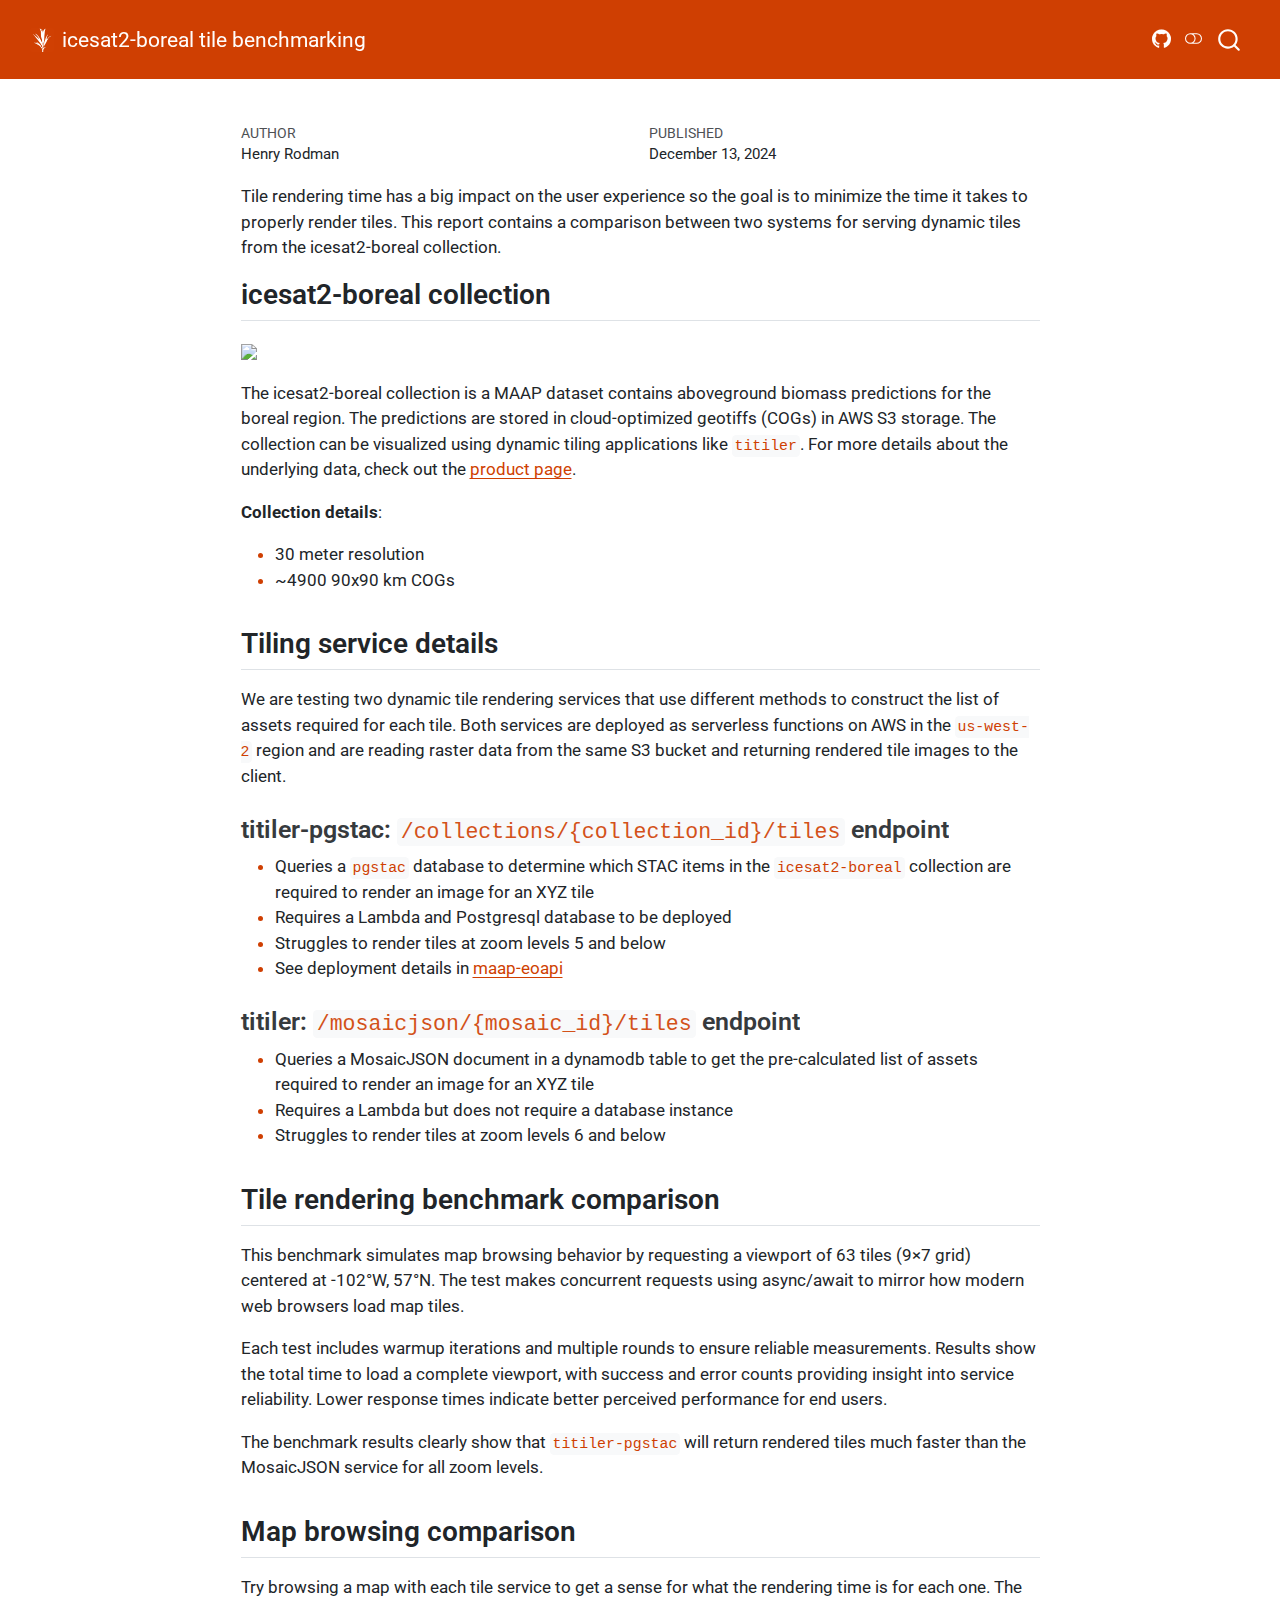
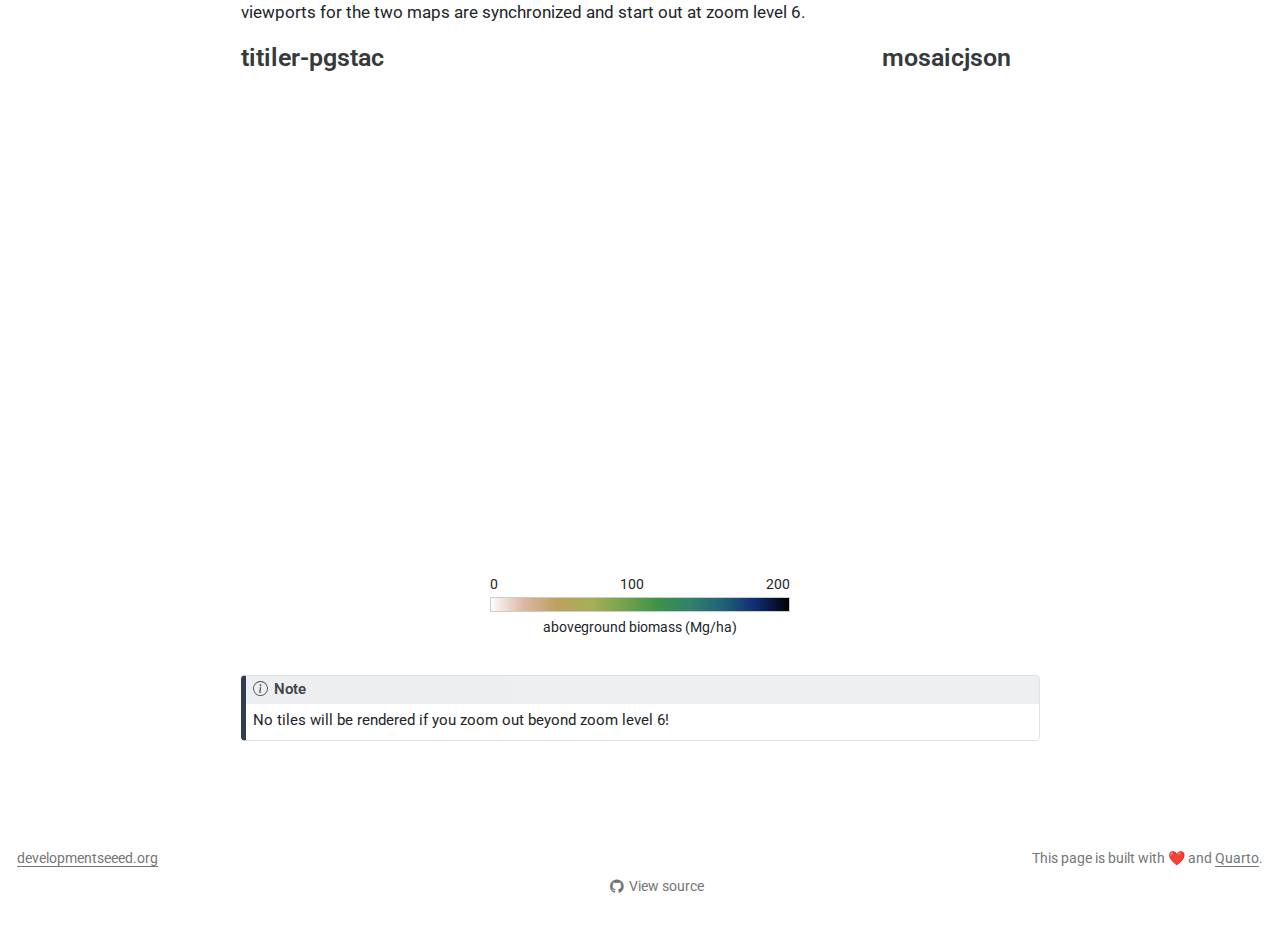
==== commit d225f86a: "Built site for gh-pages" ====
--- a/index.html
+++ b/index.html
@@ -148,14 +148,14 @@
 </header>
 
 
-<p>Tile rendering time has a big impact on the user experience so the goal is to minimize the time it takes to properly render tiles.</p>
+<p>Tile rendering time has a big impact on the user experience so the goal is to minimize the time it takes to properly render tiles. This report contains a comparison between two systems for serving dynamic tiles from the icesat2-boreal collection.</p>
 <section id="icesat2-boreal-collection" class="level2">
 <h2 class="anchored" data-anchor-id="icesat2-boreal-collection">icesat2-boreal collection</h2>
 <p><img src="https://www.esa.int/var/esa/storage/images/esa_multimedia/images/2021/10/boreal_forest_above_ground_biomass_density/23753507-5-eng-GB/Boreal_Forest_Above_Ground_Biomass_Density_pillars.png" width="500"></p>
 <p>The icesat2-boreal collection is a MAAP dataset contains aboveground biomass predictions for the boreal region. The predictions are stored in cloud-optimized geotiffs (COGs) in AWS S3 storage. The collection can be visualized using dynamic tiling applications like <code>titiler</code>. For more details about the underlying data, check out the <a href="https://ceos.org/gst/icesat2-boreal-biomass.html">product page</a>.</p>
-<p>Relevant details:</p>
+<p><strong>Collection details</strong>:</p>
 <ul>
-<li>resolution: 30 meters</li>
+<li>30 meter resolution</li>
 <li>~4900 90x90 km COGs</li>
 </ul>
 </section>
@@ -698,12 +698,12 @@
 </script>
 </div>
 <div id="load-4" class="cell-output cell-output-display">
-<div id="d6d9a6e6-c685-4edf-9816-8d0736a7ff4f">
-  <div id="eda57f47-aa66-4824-b2d9-06ef1afffce0" data-root-id="d6d9a6e6-c685-4edf-9816-8d0736a7ff4f" style="display: contents;"></div>
+<div id="3ce4d99d-d5d7-4f1d-bb68-f17d082f95b1">
+  <div id="e317e107-ef3e-42cf-978b-a079b64286c1" data-root-id="3ce4d99d-d5d7-4f1d-bb68-f17d082f95b1" style="display: contents;"></div>
 </div>
 <script type="application/javascript">(function(root) {
-  var docs_json = {"18250862-d343-42ba-91da-79a62298d112":{"version":"3.6.2","title":"Bokeh Application","roots":[{"type":"object","name":"panel.models.browser.BrowserInfo","id":"d6d9a6e6-c685-4edf-9816-8d0736a7ff4f"},{"type":"object","name":"panel.models.comm_manager.CommManager","id":"d34c6f37-4a25-4e72-8ae9-65a10c429874","attributes":{"plot_id":"d6d9a6e6-c685-4edf-9816-8d0736a7ff4f","comm_id":"5e4ca259494d4b559272c8515665e5f5","client_comm_id":"3eacc6c07ba54dd0aa833f2b0fcb48d5"}}],"defs":[{"type":"model","name":"ReactiveHTML1"},{"type":"model","name":"FlexBox1","properties":[{"name":"align_content","kind":"Any","default":"flex-start"},{"name":"align_items","kind":"Any","default":"flex-start"},{"name":"flex_direction","kind":"Any","default":"row"},{"name":"flex_wrap","kind":"Any","default":"wrap"},{"name":"gap","kind":"Any","default":""},{"name":"justify_content","kind":"Any","default":"flex-start"}]},{"type":"model","name":"FloatPanel1","properties":[{"name":"config","kind":"Any","default":{"type":"map"}},{"name":"contained","kind":"Any","default":true},{"name":"position","kind":"Any","default":"right-top"},{"name":"offsetx","kind":"Any","default":null},{"name":"offsety","kind":"Any","default":null},{"name":"theme","kind":"Any","default":"primary"},{"name":"status","kind":"Any","default":"normalized"}]},{"type":"model","name":"GridStack1","properties":[{"name":"mode","kind":"Any","default":"warn"},{"name":"ncols","kind":"Any","default":null},{"name":"nrows","kind":"Any","default":null},{"name":"allow_resize","kind":"Any","default":true},{"name":"allow_drag","kind":"Any","default":true},{"name":"state","kind":"Any","default":[]}]},{"type":"model","name":"drag1","properties":[{"name":"slider_width","kind":"Any","default":5},{"name":"slider_color","kind":"Any","default":"black"},{"name":"value","kind":"Any","default":50}]},{"type":"model","name":"click1","properties":[{"name":"terminal_output","kind":"Any","default":""},{"name":"debug_name","kind":"Any","default":""},{"name":"clears","kind":"Any","default":0}]},{"type":"model","name":"FastWrapper1","properties":[{"name":"object","kind":"Any","default":null},{"name":"style","kind":"Any","default":null}]},{"type":"model","name":"NotificationAreaBase1","properties":[{"name":"js_events","kind":"Any","default":{"type":"map"}},{"name":"position","kind":"Any","default":"bottom-right"},{"name":"_clear","kind":"Any","default":0}]},{"type":"model","name":"NotificationArea1","properties":[{"name":"js_events","kind":"Any","default":{"type":"map"}},{"name":"notifications","kind":"Any","default":[]},{"name":"position","kind":"Any","default":"bottom-right"},{"name":"_clear","kind":"Any","default":0},{"name":"types","kind":"Any","default":[{"type":"map","entries":[["type","warning"],["background","#ffc107"],["icon",{"type":"map","entries":[["className","fas fa-exclamation-triangle"],["tagName","i"],["color","white"]]}]]},{"type":"map","entries":[["type","info"],["background","#007bff"],["icon",{"type":"map","entries":[["className","fas fa-info-circle"],["tagName","i"],["color","white"]]}]]}]}]},{"type":"model","name":"Notification","properties":[{"name":"background","kind":"Any","default":null},{"name":"duration","kind":"Any","default":3000},{"name":"icon","kind":"Any","default":null},{"name":"message","kind":"Any","default":""},{"name":"notification_type","kind":"Any","default":null},{"name":"_destroyed","kind":"Any","default":false}]},{"type":"model","name":"TemplateActions1","properties":[{"name":"open_modal","kind":"Any","default":0},{"name":"close_modal","kind":"Any","default":0}]},{"type":"model","name":"BootstrapTemplateActions1","properties":[{"name":"open_modal","kind":"Any","default":0},{"name":"close_modal","kind":"Any","default":0}]},{"type":"model","name":"TemplateEditor1","properties":[{"name":"layout","kind":"Any","default":[]}]},{"type":"model","name":"MaterialTemplateActions1","properties":[{"name":"open_modal","kind":"Any","default":0},{"name":"close_modal","kind":"Any","default":0}]},{"type":"model","name":"ReactiveESM1","properties":[{"name":"esm_constants","kind":"Any","default":{"type":"map"}}]},{"type":"model","name":"JSComponent1","properties":[{"name":"esm_constants","kind":"Any","default":{"type":"map"}}]},{"type":"model","name":"ReactComponent1","properties":[{"name":"esm_constants","kind":"Any","default":{"type":"map"}}]},{"type":"model","name":"AnyWidgetComponent1","properties":[{"name":"esm_constants","kind":"Any","default":{"type":"map"}}]},{"type":"model","name":"request_value1","properties":[{"name":"fill","kind":"Any","default":"none"},{"name":"_synced","kind":"Any","default":null},{"name":"_request_sync","kind":"Any","default":0}]}]}};
-  var render_items = [{"docid":"18250862-d343-42ba-91da-79a62298d112","roots":{"d6d9a6e6-c685-4edf-9816-8d0736a7ff4f":"eda57f47-aa66-4824-b2d9-06ef1afffce0"},"root_ids":["d6d9a6e6-c685-4edf-9816-8d0736a7ff4f"]}];
+  var docs_json = {"c0f31fae-ae87-448b-92c2-f5957a631330":{"version":"3.6.2","title":"Bokeh Application","roots":[{"type":"object","name":"panel.models.browser.BrowserInfo","id":"3ce4d99d-d5d7-4f1d-bb68-f17d082f95b1"},{"type":"object","name":"panel.models.comm_manager.CommManager","id":"296c4085-0307-4f55-9567-19c4e1eef35a","attributes":{"plot_id":"3ce4d99d-d5d7-4f1d-bb68-f17d082f95b1","comm_id":"c2550e8ed9954a74bbed63f9f050dd5d","client_comm_id":"b68ee8458d364ca0b1d9d4067aad7079"}}],"defs":[{"type":"model","name":"ReactiveHTML1"},{"type":"model","name":"FlexBox1","properties":[{"name":"align_content","kind":"Any","default":"flex-start"},{"name":"align_items","kind":"Any","default":"flex-start"},{"name":"flex_direction","kind":"Any","default":"row"},{"name":"flex_wrap","kind":"Any","default":"wrap"},{"name":"gap","kind":"Any","default":""},{"name":"justify_content","kind":"Any","default":"flex-start"}]},{"type":"model","name":"FloatPanel1","properties":[{"name":"config","kind":"Any","default":{"type":"map"}},{"name":"contained","kind":"Any","default":true},{"name":"position","kind":"Any","default":"right-top"},{"name":"offsetx","kind":"Any","default":null},{"name":"offsety","kind":"Any","default":null},{"name":"theme","kind":"Any","default":"primary"},{"name":"status","kind":"Any","default":"normalized"}]},{"type":"model","name":"GridStack1","properties":[{"name":"mode","kind":"Any","default":"warn"},{"name":"ncols","kind":"Any","default":null},{"name":"nrows","kind":"Any","default":null},{"name":"allow_resize","kind":"Any","default":true},{"name":"allow_drag","kind":"Any","default":true},{"name":"state","kind":"Any","default":[]}]},{"type":"model","name":"drag1","properties":[{"name":"slider_width","kind":"Any","default":5},{"name":"slider_color","kind":"Any","default":"black"},{"name":"value","kind":"Any","default":50}]},{"type":"model","name":"click1","properties":[{"name":"terminal_output","kind":"Any","default":""},{"name":"debug_name","kind":"Any","default":""},{"name":"clears","kind":"Any","default":0}]},{"type":"model","name":"FastWrapper1","properties":[{"name":"object","kind":"Any","default":null},{"name":"style","kind":"Any","default":null}]},{"type":"model","name":"NotificationAreaBase1","properties":[{"name":"js_events","kind":"Any","default":{"type":"map"}},{"name":"position","kind":"Any","default":"bottom-right"},{"name":"_clear","kind":"Any","default":0}]},{"type":"model","name":"NotificationArea1","properties":[{"name":"js_events","kind":"Any","default":{"type":"map"}},{"name":"notifications","kind":"Any","default":[]},{"name":"position","kind":"Any","default":"bottom-right"},{"name":"_clear","kind":"Any","default":0},{"name":"types","kind":"Any","default":[{"type":"map","entries":[["type","warning"],["background","#ffc107"],["icon",{"type":"map","entries":[["className","fas fa-exclamation-triangle"],["tagName","i"],["color","white"]]}]]},{"type":"map","entries":[["type","info"],["background","#007bff"],["icon",{"type":"map","entries":[["className","fas fa-info-circle"],["tagName","i"],["color","white"]]}]]}]}]},{"type":"model","name":"Notification","properties":[{"name":"background","kind":"Any","default":null},{"name":"duration","kind":"Any","default":3000},{"name":"icon","kind":"Any","default":null},{"name":"message","kind":"Any","default":""},{"name":"notification_type","kind":"Any","default":null},{"name":"_destroyed","kind":"Any","default":false}]},{"type":"model","name":"TemplateActions1","properties":[{"name":"open_modal","kind":"Any","default":0},{"name":"close_modal","kind":"Any","default":0}]},{"type":"model","name":"BootstrapTemplateActions1","properties":[{"name":"open_modal","kind":"Any","default":0},{"name":"close_modal","kind":"Any","default":0}]},{"type":"model","name":"TemplateEditor1","properties":[{"name":"layout","kind":"Any","default":[]}]},{"type":"model","name":"MaterialTemplateActions1","properties":[{"name":"open_modal","kind":"Any","default":0},{"name":"close_modal","kind":"Any","default":0}]},{"type":"model","name":"ReactiveESM1","properties":[{"name":"esm_constants","kind":"Any","default":{"type":"map"}}]},{"type":"model","name":"JSComponent1","properties":[{"name":"esm_constants","kind":"Any","default":{"type":"map"}}]},{"type":"model","name":"ReactComponent1","properties":[{"name":"esm_constants","kind":"Any","default":{"type":"map"}}]},{"type":"model","name":"AnyWidgetComponent1","properties":[{"name":"esm_constants","kind":"Any","default":{"type":"map"}}]},{"type":"model","name":"request_value1","properties":[{"name":"fill","kind":"Any","default":"none"},{"name":"_synced","kind":"Any","default":null},{"name":"_request_sync","kind":"Any","default":0}]}]}};
+  var render_items = [{"docid":"c0f31fae-ae87-448b-92c2-f5957a631330","roots":{"3ce4d99d-d5d7-4f1d-bb68-f17d082f95b1":"e317e107-ef3e-42cf-978b-a079b64286c1"},"root_ids":["3ce4d99d-d5d7-4f1d-bb68-f17d082f95b1"]}];
   var docs = Object.values(docs_json)
   if (!docs) {
     return
@@ -775,12 +775,12 @@
 
 </div>
 <div id="plot-2" class="cell-output cell-output-display" data-execution_count="2">
-<div id="b2f1b497-899f-46ce-a822-b4b68b277343">
-  <div id="d600f0ad-8f4b-4062-a5a1-4091f8d85f70" data-root-id="b2f1b497-899f-46ce-a822-b4b68b277343" style="display: contents;"></div>
+<div id="3479005e-470b-4572-8012-bbacf64a1870">
+  <div id="f9378d43-5564-4942-8ebc-14101af79658" data-root-id="3479005e-470b-4572-8012-bbacf64a1870" style="display: contents;"></div>
 </div>
 <script type="application/javascript">(function(root) {
-  var docs_json = {"f562974b-af9b-4e2a-bf24-bdd70e171494":{"version":"3.6.2","title":"Bokeh Application","roots":[{"type":"object","name":"Row","id":"b2f1b497-899f-46ce-a822-b4b68b277343","attributes":{"name":"Row00398","tags":["embedded"],"stylesheets":["\n:host(.pn-loading):before, .pn-loading:before {\n  background-color: #c3c3c3;\n  mask-size: auto calc(min(50%, 400px));\n  -webkit-mask-size: auto calc(min(50%, 400px));\n}",{"type":"object","name":"ImportedStyleSheet","id":"3b601f18-db0f-4eec-b577-38f315e701eb","attributes":{"url":"https://cdn.holoviz.org/panel/1.5.4/dist/css/loading.css"}},{"type":"object","name":"ImportedStyleSheet","id":"2de3cefe-a0be-4175-b889-34b65f0593df","attributes":{"url":"https://cdn.holoviz.org/panel/1.5.4/dist/css/listpanel.css"}},{"type":"object","name":"ImportedStyleSheet","id":"516f7da2-95c5-4153-b129-39acaed83bbc","attributes":{"url":"https://cdn.holoviz.org/panel/1.5.4/dist/bundled/theme/default.css"}},{"type":"object","name":"ImportedStyleSheet","id":"eee25e3c-ffc1-4b69-af34-cfbd05a1da18","attributes":{"url":"https://cdn.holoviz.org/panel/1.5.4/dist/bundled/theme/native.css"}}],"min_width":700,"margin":0,"sizing_mode":"stretch_width","align":"start","children":[{"type":"object","name":"Spacer","id":"8754c9b9-62a3-41fa-888c-4b44ebc57445","attributes":{"name":"HSpacer00402","stylesheets":["\n:host(.pn-loading):before, .pn-loading:before {\n  background-color: #c3c3c3;\n  mask-size: auto calc(min(50%, 400px));\n  -webkit-mask-size: auto calc(min(50%, 400px));\n}",{"id":"3b601f18-db0f-4eec-b577-38f315e701eb"},{"id":"516f7da2-95c5-4153-b129-39acaed83bbc"},{"id":"eee25e3c-ffc1-4b69-af34-cfbd05a1da18"}],"margin":0,"sizing_mode":"stretch_width","align":"start"}},{"type":"object","name":"Figure","id":"c45fd6a8-bba7-47d0-8a7d-c9587433aacb","attributes":{"width":700,"height":300,"margin":[5,10],"sizing_mode":"fixed","align":"start","x_range":{"type":"object","name":"Range1d","id":"1f098ec7-9aed-4460-a974-9b8d01bc8dc5","attributes":{"name":"zoom","tags":[[["zoom",null]],[]],"start":5,"end":11,"reset_start":5,"reset_end":11}},"y_range":{"type":"object","name":"Range1d","id":"c6de9a34-37bc-4904-a106-529a5231e8aa","attributes":{"name":"median","tags":[[["median",null]],{"type":"map","entries":[["invert_yaxis",false],["autorange",false]]}],"end":30,"reset_start":0,"reset_end":30}},"x_scale":{"type":"object","name":"LinearScale","id":"04e6052f-9ac8-49a6-ae2a-500586a2b241"},"y_scale":{"type":"object","name":"LinearScale","id":"5af02c30-e15f-43c3-8bbe-5537c66a67ac"},"title":{"type":"object","name":"Title","id":"9d151f9e-d2cf-411a-b731-5e6771a7fb76","attributes":{"text":"time to retrieve 63 image tiles at various zoom levels","text_color":"black","text_font_size":"12pt"}},"renderers":[{"type":"object","name":"GlyphRenderer","id":"708df068-ac42-4938-b98d-1a8014023b60","attributes":{"name":"mosaicjson","data_source":{"type":"object","name":"ColumnDataSource","id":"572e0f83-2678-4706-9fb2-09d1e14d3aa0","attributes":{"selected":{"type":"object","name":"Selection","id":"8cb5b98d-c28f-4485-af95-63bcfaa2c7c1","attributes":{"indices":[],"line_indices":[]}},"selection_policy":{"type":"object","name":"UnionRenderers","id":"11e55801-8a4e-4c86-8c48-38d6ca32056d"},"data":{"type":"map","entries":[["zoom",{"type":"ndarray","array":{"type":"bytes","data":"BgAAAAcAAAAIAAAACQAAAAoAAAA="},"shape":[5],"dtype":"int32","order":"little"}],["median",{"type":"ndarray","array":{"type":"bytes","data":"YJpAg2ATPEBAjPajoeYmQABZkcmQDh5AAALs91JtE0AAotgZxa0SQA=="},"shape":[5],"dtype":"float64","order":"little"}],["source",["mosaicjson","mosaicjson","mosaicjson","mosaicjson","mosaicjson"]]]}}},"view":{"type":"object","name":"CDSView","id":"3715bf40-b4ed-4484-9e8d-c66411c109c4","attributes":{"filter":{"type":"object","name":"AllIndices","id":"a4571f6e-8086-4441-84ef-32bbdf6f83ed"}}},"glyph":{"type":"object","name":"Line","id":"84ef1b87-151f-434b-9095-8f1a0109f70b","attributes":{"tags":["apply_ranges"],"x":{"type":"field","field":"zoom"},"y":{"type":"field","field":"median"},"line_color":"#30a2da","line_width":2}},"selection_glyph":{"type":"object","name":"Line","id":"5d008ec6-c483-4360-83bd-77f4f2e7c5dc","attributes":{"tags":["apply_ranges"],"x":{"type":"field","field":"zoom"},"y":{"type":"field","field":"median"},"line_color":"#30a2da","line_width":2}},"nonselection_glyph":{"type":"object","name":"Line","id":"ad187a97-ec89-49a1-a9cd-5677b331b265","attributes":{"tags":["apply_ranges"],"x":{"type":"field","field":"zoom"},"y":{"type":"field","field":"median"},"line_color":"#30a2da","line_alpha":0.1,"line_width":2}},"muted_glyph":{"type":"object","name":"Line","id":"f8d4c9ed-38a8-4f8b-aec0-063faec3ca08","attributes":{"tags":["apply_ranges"],"x":{"type":"field","field":"zoom"},"y":{"type":"field","field":"median"},"line_color":"#30a2da","line_alpha":0.2,"line_width":2}}}},{"type":"object","name":"GlyphRenderer","id":"4da2ed83-318b-4b96-b509-8c44f478b170","attributes":{"name":"titiler-pgstac","data_source":{"type":"object","name":"ColumnDataSource","id":"10b76842-d217-4e83-8d38-96f2ebc55881","attributes":{"selected":{"type":"object","name":"Selection","id":"429ea9b3-7f5e-4560-b6b4-c96a263578c5","attributes":{"indices":[],"line_indices":[]}},"selection_policy":{"type":"object","name":"UnionRenderers","id":"1bc51f76-57b1-4531-909f-31818d09cdd4"},"data":{"type":"map","entries":[["zoom",{"type":"ndarray","array":{"type":"bytes","data":"BgAAAAcAAAAIAAAACQAAAAoAAAA="},"shape":[5],"dtype":"int32","order":"little"}],["median",{"type":"ndarray","array":{"type":"bytes","data":"ABoWFQRqHEAAyLjGjVUJQAAdV3m7vwBAAAjE4YiS/D8A2CoLcOP3Pw=="},"shape":[5],"dtype":"float64","order":"little"}],["source",["titiler-pgstac","titiler-pgstac","titiler-pgstac","titiler-pgstac","titiler-pgstac"]]]}}},"view":{"type":"object","name":"CDSView","id":"7d1e84bc-8be4-4c1a-b1fa-1e310bae0d49","attributes":{"filter":{"type":"object","name":"AllIndices","id":"cf940f86-a317-458a-8acb-479470fcd08a"}}},"glyph":{"type":"object","name":"Line","id":"91fb59e3-38a3-41f3-be3b-6423b986dd29","attributes":{"tags":["apply_ranges"],"x":{"type":"field","field":"zoom"},"y":{"type":"field","field":"median"},"line_color":"#fc4f30","line_width":2}},"selection_glyph":{"type":"object","name":"Line","id":"84935a63-355d-42e1-aae4-e4393a1c8e5c","attributes":{"tags":["apply_ranges"],"x":{"type":"field","field":"zoom"},"y":{"type":"field","field":"median"},"line_color":"#fc4f30","line_width":2}},"nonselection_glyph":{"type":"object","name":"Line","id":"784d43c3-e433-4104-9222-a4f85562b255","attributes":{"tags":["apply_ranges"],"x":{"type":"field","field":"zoom"},"y":{"type":"field","field":"median"},"line_color":"#fc4f30","line_alpha":0.1,"line_width":2}},"muted_glyph":{"type":"object","name":"Line","id":"bb3edd9c-28de-46a3-b748-b826c5299127","attributes":{"tags":["apply_ranges"],"x":{"type":"field","field":"zoom"},"y":{"type":"field","field":"median"},"line_color":"#fc4f30","line_alpha":0.2,"line_width":2}}}},{"type":"object","name":"GlyphRenderer","id":"9f8aeb48-dae1-4879-88c2-af624ba4bfbe","attributes":{"name":"mosaicjson","data_source":{"type":"object","name":"ColumnDataSource","id":"b350a026-8a5b-4a7c-9d41-1a2737b8397f","attributes":{"selected":{"type":"object","name":"Selection","id":"d94f30bb-9736-47e9-8d07-a14bd716a07e","attributes":{"indices":[],"line_indices":[]}},"selection_policy":{"type":"object","name":"UnionRenderers","id":"fa29dbc8-4cc7-45e9-8bd8-de83db05fa26"},"data":{"type":"map","entries":[["zoom",{"type":"ndarray","array":{"type":"bytes","data":"BgAAAAcAAAAIAAAACQAAAAoAAAA="},"shape":[5],"dtype":"int32","order":"little"}],["median",{"type":"ndarray","array":{"type":"bytes","data":"YJpAg2ATPEBAjPajoeYmQABZkcmQDh5AAALs91JtE0AAotgZxa0SQA=="},"shape":[5],"dtype":"float64","order":"little"}],["source",["mosaicjson","mosaicjson","mosaicjson","mosaicjson","mosaicjson"]]]}}},"view":{"type":"object","name":"CDSView","id":"6ab61977-5f77-4ee4-a507-402d26cf1ffb","attributes":{"filter":{"type":"object","name":"AllIndices","id":"1b6846a7-7694-4db1-b46c-956208528a4e"}}},"glyph":{"type":"object","name":"Scatter","id":"21d046b0-7d51-4b69-afb1-191b193e6bb0","attributes":{"tags":["apply_ranges"],"x":{"type":"field","field":"zoom"},"y":{"type":"field","field":"median"},"size":{"type":"value","value":5.477225575051661},"line_color":{"type":"value","value":"#30a2da"},"fill_color":{"type":"value","value":"#30a2da"},"hatch_color":{"type":"value","value":"#30a2da"}}},"selection_glyph":{"type":"object","name":"Scatter","id":"cfb5a2a3-ffa9-4c39-9615-5e6a71937d53","attributes":{"tags":["apply_ranges"],"x":{"type":"field","field":"zoom"},"y":{"type":"field","field":"median"},"size":{"type":"value","value":5.477225575051661},"angle":{"type":"value","value":0.0},"line_color":{"type":"value","value":"#30a2da"},"line_alpha":{"type":"value","value":1.0},"line_width":{"type":"value","value":1},"line_join":{"type":"value","value":"bevel"},"line_cap":{"type":"value","value":"butt"},"line_dash":{"type":"value","value":[]},"line_dash_offset":{"type":"value","value":0},"fill_color":{"type":"value","value":"#30a2da"},"fill_alpha":{"type":"value","value":1.0},"hatch_color":{"type":"value","value":"#30a2da"},"hatch_alpha":{"type":"value","value":1.0},"hatch_scale":{"type":"value","value":12.0},"hatch_pattern":{"type":"value","value":null},"hatch_weight":{"type":"value","value":1.0},"marker":{"type":"value","value":"circle"}}},"nonselection_glyph":{"type":"object","name":"Scatter","id":"450eddab-a54c-4529-9aef-9bddbb40599a","attributes":{"tags":["apply_ranges"],"x":{"type":"field","field":"zoom"},"y":{"type":"field","field":"median"},"size":{"type":"value","value":5.477225575051661},"line_color":{"type":"value","value":"#30a2da"},"line_alpha":{"type":"value","value":0.1},"fill_color":{"type":"value","value":"#30a2da"},"fill_alpha":{"type":"value","value":0.1},"hatch_color":{"type":"value","value":"#30a2da"},"hatch_alpha":{"type":"value","value":0.1}}},"muted_glyph":{"type":"object","name":"Scatter","id":"9c211363-c482-4802-9ff4-2e198c5bc03b","attributes":{"tags":["apply_ranges"],"x":{"type":"field","field":"zoom"},"y":{"type":"field","field":"median"},"size":{"type":"value","value":5.477225575051661},"line_color":{"type":"value","value":"#30a2da"},"line_alpha":{"type":"value","value":0.2},"fill_color":{"type":"value","value":"#30a2da"},"fill_alpha":{"type":"value","value":0.2},"hatch_color":{"type":"value","value":"#30a2da"},"hatch_alpha":{"type":"value","value":0.2}}}}},{"type":"object","name":"GlyphRenderer","id":"672f61ff-1119-46b0-b025-37ecb8834f3f","attributes":{"name":"titiler-pgstac","data_source":{"type":"object","name":"ColumnDataSource","id":"65affbc1-1556-4964-a53c-53ba2ad28601","attributes":{"selected":{"type":"object","name":"Selection","id":"8fe64485-6110-446c-9993-c835b748a24c","attributes":{"indices":[],"line_indices":[]}},"selection_policy":{"type":"object","name":"UnionRenderers","id":"5035dc38-d57e-40bc-a27e-f1a31da61747"},"data":{"type":"map","entries":[["zoom",{"type":"ndarray","array":{"type":"bytes","data":"BgAAAAcAAAAIAAAACQAAAAoAAAA="},"shape":[5],"dtype":"int32","order":"little"}],["median",{"type":"ndarray","array":{"type":"bytes","data":"ABoWFQRqHEAAyLjGjVUJQAAdV3m7vwBAAAjE4YiS/D8A2CoLcOP3Pw=="},"shape":[5],"dtype":"float64","order":"little"}],["source",["titiler-pgstac","titiler-pgstac","titiler-pgstac","titiler-pgstac","titiler-pgstac"]]]}}},"view":{"type":"object","name":"CDSView","id":"7938e025-7762-403d-bb93-4865f2f5a8af","attributes":{"filter":{"type":"object","name":"AllIndices","id":"ae21213c-b583-4f87-a287-b49b00a052c0"}}},"glyph":{"type":"object","name":"Scatter","id":"ab85cdc1-74cd-43e3-bcec-35bbae65c95a","attributes":{"tags":["apply_ranges"],"x":{"type":"field","field":"zoom"},"y":{"type":"field","field":"median"},"size":{"type":"value","value":5.477225575051661},"line_color":{"type":"value","value":"#fc4f30"},"fill_color":{"type":"value","value":"#fc4f30"},"hatch_color":{"type":"value","value":"#fc4f30"}}},"selection_glyph":{"type":"object","name":"Scatter","id":"63573fcc-df30-4f53-b13f-cdf61c5b20ff","attributes":{"tags":["apply_ranges"],"x":{"type":"field","field":"zoom"},"y":{"type":"field","field":"median"},"size":{"type":"value","value":5.477225575051661},"angle":{"type":"value","value":0.0},"line_color":{"type":"value","value":"#fc4f30"},"line_alpha":{"type":"value","value":1.0},"line_width":{"type":"value","value":1},"line_join":{"type":"value","value":"bevel"},"line_cap":{"type":"value","value":"butt"},"line_dash":{"type":"value","value":[]},"line_dash_offset":{"type":"value","value":0},"fill_color":{"type":"value","value":"#fc4f30"},"fill_alpha":{"type":"value","value":1.0},"hatch_color":{"type":"value","value":"#fc4f30"},"hatch_alpha":{"type":"value","value":1.0},"hatch_scale":{"type":"value","value":12.0},"hatch_pattern":{"type":"value","value":null},"hatch_weight":{"type":"value","value":1.0},"marker":{"type":"value","value":"circle"}}},"nonselection_glyph":{"type":"object","name":"Scatter","id":"a02d7199-3119-47aa-9523-19f5c799506d","attributes":{"tags":["apply_ranges"],"x":{"type":"field","field":"zoom"},"y":{"type":"field","field":"median"},"size":{"type":"value","value":5.477225575051661},"line_color":{"type":"value","value":"#fc4f30"},"line_alpha":{"type":"value","value":0.1},"fill_color":{"type":"value","value":"#fc4f30"},"fill_alpha":{"type":"value","value":0.1},"hatch_color":{"type":"value","value":"#fc4f30"},"hatch_alpha":{"type":"value","value":0.1}}},"muted_glyph":{"type":"object","name":"Scatter","id":"08e563b1-ec85-4f5b-bbd2-1dc0356cad55","attributes":{"tags":["apply_ranges"],"x":{"type":"field","field":"zoom"},"y":{"type":"field","field":"median"},"size":{"type":"value","value":5.477225575051661},"line_color":{"type":"value","value":"#fc4f30"},"line_alpha":{"type":"value","value":0.2},"fill_color":{"type":"value","value":"#fc4f30"},"fill_alpha":{"type":"value","value":0.2},"hatch_color":{"type":"value","value":"#fc4f30"},"hatch_alpha":{"type":"value","value":0.2}}}}},{"type":"object","name":"GlyphRenderer","id":"714e929d-e52b-4ece-a76d-d0d0e6498d83","attributes":{"name":"mosaicjson","data_source":{"type":"object","name":"ColumnDataSource","id":"5dbf2ad2-28b7-4cc7-9647-5cdcf0bfcb44","attributes":{"selected":{"type":"object","name":"Selection","id":"3b08a9a5-b773-4776-99d4-32a581624533","attributes":{"indices":[],"line_indices":[]}},"selection_policy":{"type":"object","name":"UnionRenderers","id":"818e384e-aab0-495b-8dc6-402f795b9974"},"data":{"type":"map","entries":[["x",{"type":"ndarray","array":{"type":"bytes","data":"BgAAAAcAAAAIAAAACQAAAAoAAAAKAAAACQAAAAgAAAAHAAAABgAAAA=="},"shape":[10],"dtype":"int32","order":"little"}],["y",{"type":"ndarray","array":{"type":"bytes","data":"6M22R+0+PEDgJFd8xukmQGCbOZFRZR5AgLSTQtKtE0AAooysDTkTQIDetxCafxJAQGf6brhYE0BAqqcp3rMdQGD/sBxWeyZAKPc5E1quO0A="},"shape":[10],"dtype":"float64","order":"little"}]]}}},"view":{"type":"object","name":"CDSView","id":"0c74bb0e-c1c2-473f-9a58-411780907845","attributes":{"filter":{"type":"object","name":"AllIndices","id":"2ebaf351-94fc-4b80-9459-1af450d41167"}}},"glyph":{"type":"object","name":"Patch","id":"9ba4188a-4bfa-4131-a3a6-d51ba6e85de7","attributes":{"tags":["apply_ranges"],"x":{"type":"field","field":"x"},"y":{"type":"field","field":"y"},"line_alpha":0.2,"fill_color":"#30a2da","fill_alpha":0.2,"hatch_color":"#30a2da","hatch_alpha":0.2}},"selection_glyph":{"type":"object","name":"Patch","id":"8244667f-8bf8-4f5f-88c9-ef31ad419963","attributes":{"tags":["apply_ranges"],"x":{"type":"field","field":"x"},"y":{"type":"field","field":"y"},"line_alpha":0.2,"fill_color":"#30a2da","fill_alpha":0.2,"hatch_color":"#30a2da","hatch_alpha":0.2}},"nonselection_glyph":{"type":"object","name":"Patch","id":"1f3a1e29-f88a-4b16-9c7f-a1b96d145b83","attributes":{"tags":["apply_ranges"],"x":{"type":"field","field":"x"},"y":{"type":"field","field":"y"},"line_alpha":0.2,"fill_color":"#30a2da","fill_alpha":0.2,"hatch_color":"#30a2da","hatch_alpha":0.1}},"muted_glyph":{"type":"object","name":"Patch","id":"1497f847-5682-41ba-b8d1-67700f5a437e","attributes":{"tags":["apply_ranges"],"x":{"type":"field","field":"x"},"y":{"type":"field","field":"y"},"line_alpha":0.2,"fill_color":"#30a2da","fill_alpha":0.2,"hatch_color":"#30a2da","hatch_alpha":0.2}}}},{"type":"object","name":"GlyphRenderer","id":"fe997d2d-1772-428e-be63-2644b5270e03","attributes":{"name":"titiler-pgstac","data_source":{"type":"object","name":"ColumnDataSource","id":"9c7341fd-591f-431d-9764-850745f2ab28","attributes":{"selected":{"type":"object","name":"Selection","id":"6a04cbe3-0063-434d-b044-66de764cef5a","attributes":{"indices":[],"line_indices":[]}},"selection_policy":{"type":"object","name":"UnionRenderers","id":"08051002-2b33-4d49-862e-708c4f026b53"},"data":{"type":"map","entries":[["x",{"type":"ndarray","array":{"type":"bytes","data":"BgAAAAcAAAAIAAAACQAAAAoAAAAKAAAACQAAAAgAAAAHAAAABgAAAA=="},"shape":[10],"dtype":"int32","order":"little"}],["y",{"type":"ndarray","array":{"type":"bytes","data":"YBGalOqdHEBA5eS1esALQIA/ON6eIAFAgB7YEm5j/j8A2bW6JUz4PwAZXZ4Bu/c/gDGynjn9+D/A3Y7ThLMAQAC8kx9WWghAAJPLk6x4G0A="},"shape":[10],"dtype":"float64","order":"little"}]]}}},"view":{"type":"object","name":"CDSView","id":"8251a5bd-e5d1-4205-ae4d-075d494c8026","attributes":{"filter":{"type":"object","name":"AllIndices","id":"b7a441af-f156-472a-bf8d-69b4993d296a"}}},"glyph":{"type":"object","name":"Patch","id":"b55391b0-ffb5-48ab-9c19-88594b378262","attributes":{"tags":["apply_ranges"],"x":{"type":"field","field":"x"},"y":{"type":"field","field":"y"},"line_alpha":0.2,"fill_color":"#fc4f30","fill_alpha":0.2,"hatch_color":"#fc4f30","hatch_alpha":0.2}},"selection_glyph":{"type":"object","name":"Patch","id":"7e99f128-deec-4bd5-8fdf-c506243f15f1","attributes":{"tags":["apply_ranges"],"x":{"type":"field","field":"x"},"y":{"type":"field","field":"y"},"line_alpha":0.2,"fill_color":"#fc4f30","fill_alpha":0.2,"hatch_color":"#fc4f30","hatch_alpha":0.2}},"nonselection_glyph":{"type":"object","name":"Patch","id":"2593857e-cd44-45a3-8abb-c09e3b9f548e","attributes":{"tags":["apply_ranges"],"x":{"type":"field","field":"x"},"y":{"type":"field","field":"y"},"line_alpha":0.2,"fill_color":"#fc4f30","fill_alpha":0.2,"hatch_color":"#fc4f30","hatch_alpha":0.1}},"muted_glyph":{"type":"object","name":"Patch","id":"12aed505-aa9f-4f81-b3c3-fca1c6a44e1c","attributes":{"tags":["apply_ranges"],"x":{"type":"field","field":"x"},"y":{"type":"field","field":"y"},"line_alpha":0.2,"fill_color":"#fc4f30","fill_alpha":0.2,"hatch_color":"#fc4f30","hatch_alpha":0.2}}}}],"toolbar":{"type":"object","name":"Toolbar","id":"b1cacfed-7319-402f-9b05-27d2a3ed9e18","attributes":{"tools":[{"type":"object","name":"WheelZoomTool","id":"d88522c9-3154-4e6b-8cc2-2cf892af968d","attributes":{"tags":["hv_created"],"renderers":"auto","zoom_together":"none"}},{"type":"object","name":"HoverTool","id":"593c33c9-8431-4379-99aa-f3b8ac2e71bb","attributes":{"tags":["hv_created"],"renderers":[{"id":"708df068-ac42-4938-b98d-1a8014023b60"},{"id":"4da2ed83-318b-4b96-b509-8c44f478b170"},{"id":"9f8aeb48-dae1-4879-88c2-af624ba4bfbe"},{"id":"672f61ff-1119-46b0-b025-37ecb8834f3f"}],"tooltips":[["source","@{source}"],["zoom","@{zoom}"],["median","@{median}"]]}},{"type":"object","name":"HoverTool","id":"00348350-e514-4e89-9cfb-0a19013ad8a8","attributes":{"tags":["hv_created"],"renderers":[{"id":"714e929d-e52b-4ece-a76d-d0d0e6498d83"},{"id":"fe997d2d-1772-428e-be63-2644b5270e03"}],"tooltips":[["source","@{source}"],["zoom","@{zoom}"],["q1","@{q1}"],["q3","@{q3}"]]}},{"type":"object","name":"SaveTool","id":"24cfd34d-1d96-4db9-9f15-863e75ace44e"},{"type":"object","name":"PanTool","id":"bdd23335-5591-490b-b970-b6abea9862ad"},{"type":"object","name":"BoxZoomTool","id":"67df157e-d92c-44d1-8482-3d0fd4860b76","attributes":{"overlay":{"type":"object","name":"BoxAnnotation","id":"11c458a9-b554-4b7c-82fa-ca9106c6231a","attributes":{"syncable":false,"line_color":"black","line_alpha":1.0,"line_width":2,"line_dash":[4,4],"fill_color":"lightgrey","fill_alpha":0.5,"level":"overlay","visible":false,"left":{"type":"number","value":"nan"},"right":{"type":"number","value":"nan"},"top":{"type":"number","value":"nan"},"bottom":{"type":"number","value":"nan"},"left_units":"canvas","right_units":"canvas","top_units":"canvas","bottom_units":"canvas","handles":{"type":"object","name":"BoxInteractionHandles","id":"96aaa0dd-7a5d-413b-aef5-bb17d9955c45","attributes":{"all":{"type":"object","name":"AreaVisuals","id":"e1835651-487d-4878-affb-15750ea7c8d4","attributes":{"fill_color":"white","hover_fill_color":"lightgray"}}}}}}}},{"type":"object","name":"ResetTool","id":"d194cd40-f5e4-4510-abec-1912d0f3dd26"}],"active_drag":{"id":"bdd23335-5591-490b-b970-b6abea9862ad"},"active_scroll":{"id":"d88522c9-3154-4e6b-8cc2-2cf892af968d"}}},"left":[{"type":"object","name":"LinearAxis","id":"77f16afe-334d-47cf-a817-91702ea3e94c","attributes":{"ticker":{"type":"object","name":"BasicTicker","id":"7528cb9c-f502-47a6-b24a-8cfb4acbc945","attributes":{"mantissas":[1,2,5]}},"formatter":{"type":"object","name":"BasicTickFormatter","id":"f617dc19-e05a-44da-8735-60790e4be12c"},"axis_label":"time (seconds)","major_label_policy":{"type":"object","name":"AllLabels","id":"31ab13d1-4228-427c-9a57-a34343d2b5e8"}}}],"right":[{"type":"object","name":"Legend","id":"afe9c942-bd16-4669-935e-2f2bef7658e3","attributes":{"location":[0,0],"click_policy":"mute","items":[{"type":"object","name":"LegendItem","id":"ab71780b-9703-4d17-830f-0b64f7fcc8ea","attributes":{"label":{"type":"value","value":"mosaicjson"},"renderers":[{"id":"708df068-ac42-4938-b98d-1a8014023b60"},{"id":"9f8aeb48-dae1-4879-88c2-af624ba4bfbe"},{"id":"714e929d-e52b-4ece-a76d-d0d0e6498d83"}]}},{"type":"object","name":"LegendItem","id":"85b2918f-f8b1-4174-ad04-e6bd928f45c7","attributes":{"label":{"type":"value","value":"titiler-pgstac"},"renderers":[{"id":"4da2ed83-318b-4b96-b509-8c44f478b170"},{"id":"672f61ff-1119-46b0-b025-37ecb8834f3f"},{"id":"fe997d2d-1772-428e-be63-2644b5270e03"}]}}]}}],"below":[{"type":"object","name":"LinearAxis","id":"0489bbb9-7bfa-4beb-b4c0-abfc168492a0","attributes":{"ticker":{"type":"object","name":"FixedTicker","id":"948e03c8-b146-4e53-bfaf-06c988e7d9d0","attributes":{"ticks":[6,7,8,9,10],"minor_ticks":[]}},"formatter":{"type":"object","name":"BasicTickFormatter","id":"e1ac30bf-28ce-4c69-93c9-8558f8221cee"},"axis_label":"zoom level","major_label_policy":{"type":"object","name":"AllLabels","id":"9e7ee878-9970-4b38-ab28-546ba27b5649"}}}],"center":[{"type":"object","name":"Grid","id":"f367333d-bd0f-463e-ad65-f34c93430677","attributes":{"axis":{"id":"0489bbb9-7bfa-4beb-b4c0-abfc168492a0"},"grid_line_color":null}},{"type":"object","name":"Grid","id":"ccb6ef6f-1695-4f64-985a-08f363daea97","attributes":{"dimension":1,"axis":{"id":"77f16afe-334d-47cf-a817-91702ea3e94c"},"grid_line_color":null}}],"min_border_top":10,"min_border_bottom":10,"min_border_left":10,"min_border_right":10,"output_backend":"webgl"}},{"type":"object","name":"Spacer","id":"a586712e-8183-494e-92f4-ac64ca4afef7","attributes":{"name":"HSpacer00403","stylesheets":["\n:host(.pn-loading):before, .pn-loading:before {\n  background-color: #c3c3c3;\n  mask-size: auto calc(min(50%, 400px));\n  -webkit-mask-size: auto calc(min(50%, 400px));\n}",{"id":"3b601f18-db0f-4eec-b577-38f315e701eb"},{"id":"516f7da2-95c5-4153-b129-39acaed83bbc"},{"id":"eee25e3c-ffc1-4b69-af34-cfbd05a1da18"}],"margin":0,"sizing_mode":"stretch_width","align":"start"}}]}}],"defs":[{"type":"model","name":"ReactiveHTML1"},{"type":"model","name":"FlexBox1","properties":[{"name":"align_content","kind":"Any","default":"flex-start"},{"name":"align_items","kind":"Any","default":"flex-start"},{"name":"flex_direction","kind":"Any","default":"row"},{"name":"flex_wrap","kind":"Any","default":"wrap"},{"name":"gap","kind":"Any","default":""},{"name":"justify_content","kind":"Any","default":"flex-start"}]},{"type":"model","name":"FloatPanel1","properties":[{"name":"config","kind":"Any","default":{"type":"map"}},{"name":"contained","kind":"Any","default":true},{"name":"position","kind":"Any","default":"right-top"},{"name":"offsetx","kind":"Any","default":null},{"name":"offsety","kind":"Any","default":null},{"name":"theme","kind":"Any","default":"primary"},{"name":"status","kind":"Any","default":"normalized"}]},{"type":"model","name":"GridStack1","properties":[{"name":"mode","kind":"Any","default":"warn"},{"name":"ncols","kind":"Any","default":null},{"name":"nrows","kind":"Any","default":null},{"name":"allow_resize","kind":"Any","default":true},{"name":"allow_drag","kind":"Any","default":true},{"name":"state","kind":"Any","default":[]}]},{"type":"model","name":"drag1","properties":[{"name":"slider_width","kind":"Any","default":5},{"name":"slider_color","kind":"Any","default":"black"},{"name":"value","kind":"Any","default":50}]},{"type":"model","name":"click1","properties":[{"name":"terminal_output","kind":"Any","default":""},{"name":"debug_name","kind":"Any","default":""},{"name":"clears","kind":"Any","default":0}]},{"type":"model","name":"FastWrapper1","properties":[{"name":"object","kind":"Any","default":null},{"name":"style","kind":"Any","default":null}]},{"type":"model","name":"NotificationAreaBase1","properties":[{"name":"js_events","kind":"Any","default":{"type":"map"}},{"name":"position","kind":"Any","default":"bottom-right"},{"name":"_clear","kind":"Any","default":0}]},{"type":"model","name":"NotificationArea1","properties":[{"name":"js_events","kind":"Any","default":{"type":"map"}},{"name":"notifications","kind":"Any","default":[]},{"name":"position","kind":"Any","default":"bottom-right"},{"name":"_clear","kind":"Any","default":0},{"name":"types","kind":"Any","default":[{"type":"map","entries":[["type","warning"],["background","#ffc107"],["icon",{"type":"map","entries":[["className","fas fa-exclamation-triangle"],["tagName","i"],["color","white"]]}]]},{"type":"map","entries":[["type","info"],["background","#007bff"],["icon",{"type":"map","entries":[["className","fas fa-info-circle"],["tagName","i"],["color","white"]]}]]}]}]},{"type":"model","name":"Notification","properties":[{"name":"background","kind":"Any","default":null},{"name":"duration","kind":"Any","default":3000},{"name":"icon","kind":"Any","default":null},{"name":"message","kind":"Any","default":""},{"name":"notification_type","kind":"Any","default":null},{"name":"_destroyed","kind":"Any","default":false}]},{"type":"model","name":"TemplateActions1","properties":[{"name":"open_modal","kind":"Any","default":0},{"name":"close_modal","kind":"Any","default":0}]},{"type":"model","name":"BootstrapTemplateActions1","properties":[{"name":"open_modal","kind":"Any","default":0},{"name":"close_modal","kind":"Any","default":0}]},{"type":"model","name":"TemplateEditor1","properties":[{"name":"layout","kind":"Any","default":[]}]},{"type":"model","name":"MaterialTemplateActions1","properties":[{"name":"open_modal","kind":"Any","default":0},{"name":"close_modal","kind":"Any","default":0}]},{"type":"model","name":"ReactiveESM1","properties":[{"name":"esm_constants","kind":"Any","default":{"type":"map"}}]},{"type":"model","name":"JSComponent1","properties":[{"name":"esm_constants","kind":"Any","default":{"type":"map"}}]},{"type":"model","name":"ReactComponent1","properties":[{"name":"esm_constants","kind":"Any","default":{"type":"map"}}]},{"type":"model","name":"AnyWidgetComponent1","properties":[{"name":"esm_constants","kind":"Any","default":{"type":"map"}}]},{"type":"model","name":"request_value1","properties":[{"name":"fill","kind":"Any","default":"none"},{"name":"_synced","kind":"Any","default":null},{"name":"_request_sync","kind":"Any","default":0}]}]}};
-  var render_items = [{"docid":"f562974b-af9b-4e2a-bf24-bdd70e171494","roots":{"b2f1b497-899f-46ce-a822-b4b68b277343":"d600f0ad-8f4b-4062-a5a1-4091f8d85f70"},"root_ids":["b2f1b497-899f-46ce-a822-b4b68b277343"]}];
+  var docs_json = {"d9c0c12d-0f8b-48ba-bcf2-553ff59fb7c8":{"version":"3.6.2","title":"Bokeh Application","roots":[{"type":"object","name":"Row","id":"3479005e-470b-4572-8012-bbacf64a1870","attributes":{"name":"Row00398","tags":["embedded"],"stylesheets":["\n:host(.pn-loading):before, .pn-loading:before {\n  background-color: #c3c3c3;\n  mask-size: auto calc(min(50%, 400px));\n  -webkit-mask-size: auto calc(min(50%, 400px));\n}",{"type":"object","name":"ImportedStyleSheet","id":"042d8b25-20da-40a6-9f6d-c0688f7a6cc1","attributes":{"url":"https://cdn.holoviz.org/panel/1.5.4/dist/css/loading.css"}},{"type":"object","name":"ImportedStyleSheet","id":"6ea9c479-e3de-4f8e-a6ef-014e0d47728b","attributes":{"url":"https://cdn.holoviz.org/panel/1.5.4/dist/css/listpanel.css"}},{"type":"object","name":"ImportedStyleSheet","id":"8492f81e-edf9-4bff-9acc-c6fa9eea1c7f","attributes":{"url":"https://cdn.holoviz.org/panel/1.5.4/dist/bundled/theme/default.css"}},{"type":"object","name":"ImportedStyleSheet","id":"37176834-3c32-4eea-9765-c37a5893e623","attributes":{"url":"https://cdn.holoviz.org/panel/1.5.4/dist/bundled/theme/native.css"}}],"min_width":700,"margin":0,"sizing_mode":"stretch_width","align":"start","children":[{"type":"object","name":"Spacer","id":"51281988-b743-4ff7-9adb-cd03c8a44fc0","attributes":{"name":"HSpacer00402","stylesheets":["\n:host(.pn-loading):before, .pn-loading:before {\n  background-color: #c3c3c3;\n  mask-size: auto calc(min(50%, 400px));\n  -webkit-mask-size: auto calc(min(50%, 400px));\n}",{"id":"042d8b25-20da-40a6-9f6d-c0688f7a6cc1"},{"id":"8492f81e-edf9-4bff-9acc-c6fa9eea1c7f"},{"id":"37176834-3c32-4eea-9765-c37a5893e623"}],"margin":0,"sizing_mode":"stretch_width","align":"start"}},{"type":"object","name":"Figure","id":"98cb5b84-4474-48c9-84ff-b7628bd75b53","attributes":{"width":700,"height":300,"margin":[5,10],"sizing_mode":"fixed","align":"start","x_range":{"type":"object","name":"Range1d","id":"5ae5fa29-87f0-4ec6-8c48-71e770c463e9","attributes":{"name":"zoom","tags":[[["zoom",null]],[]],"start":5,"end":11,"reset_start":5,"reset_end":11}},"y_range":{"type":"object","name":"Range1d","id":"c2df8285-381e-428a-9d9e-afa16ee76d4c","attributes":{"name":"median","tags":[[["median",null]],{"type":"map","entries":[["invert_yaxis",false],["autorange",false]]}],"end":30,"reset_start":0,"reset_end":30}},"x_scale":{"type":"object","name":"LinearScale","id":"8b6a50ac-7736-40d1-948f-7c712293bb76"},"y_scale":{"type":"object","name":"LinearScale","id":"f98c9d21-fb0c-4a8d-af2e-29cf5b98d3a0"},"title":{"type":"object","name":"Title","id":"0ebb1e83-1ca6-401e-a7cf-cf6f812c8e40","attributes":{"text":"time to retrieve 63 image tiles at various zoom levels","text_color":"black","text_font_size":"12pt"}},"renderers":[{"type":"object","name":"GlyphRenderer","id":"0d326403-2a69-44eb-8e21-63ba83ddb547","attributes":{"name":"mosaicjson","data_source":{"type":"object","name":"ColumnDataSource","id":"16c3188a-42d1-4d32-a089-fb0704578750","attributes":{"selected":{"type":"object","name":"Selection","id":"ced176ab-8f72-4232-b895-a111cb92572f","attributes":{"indices":[],"line_indices":[]}},"selection_policy":{"type":"object","name":"UnionRenderers","id":"6ce4b425-22ab-4c46-ad64-e7affba5c1cf"},"data":{"type":"map","entries":[["zoom",{"type":"ndarray","array":{"type":"bytes","data":"BgAAAAcAAAAIAAAACQAAAAoAAAA="},"shape":[5],"dtype":"int32","order":"little"}],["median",{"type":"ndarray","array":{"type":"bytes","data":"YJpAg2ATPEBAjPajoeYmQABZkcmQDh5AAALs91JtE0AAotgZxa0SQA=="},"shape":[5],"dtype":"float64","order":"little"}],["source",["mosaicjson","mosaicjson","mosaicjson","mosaicjson","mosaicjson"]]]}}},"view":{"type":"object","name":"CDSView","id":"9c94bad4-b9fa-477a-89ee-fbda76202d73","attributes":{"filter":{"type":"object","name":"AllIndices","id":"ac32d185-04f2-4f36-96c2-e91651ec7edf"}}},"glyph":{"type":"object","name":"Line","id":"c8b8bded-4397-43eb-8a98-185a7dd64bd4","attributes":{"tags":["apply_ranges"],"x":{"type":"field","field":"zoom"},"y":{"type":"field","field":"median"},"line_color":"#30a2da","line_width":2}},"selection_glyph":{"type":"object","name":"Line","id":"9c6e1024-9b99-482c-88ab-f0f830a13c02","attributes":{"tags":["apply_ranges"],"x":{"type":"field","field":"zoom"},"y":{"type":"field","field":"median"},"line_color":"#30a2da","line_width":2}},"nonselection_glyph":{"type":"object","name":"Line","id":"fb342b40-9876-4204-b40a-da19cdb0d9ad","attributes":{"tags":["apply_ranges"],"x":{"type":"field","field":"zoom"},"y":{"type":"field","field":"median"},"line_color":"#30a2da","line_alpha":0.1,"line_width":2}},"muted_glyph":{"type":"object","name":"Line","id":"f3edfa46-ec3e-46e3-bbfb-4b6cac3221f9","attributes":{"tags":["apply_ranges"],"x":{"type":"field","field":"zoom"},"y":{"type":"field","field":"median"},"line_color":"#30a2da","line_alpha":0.2,"line_width":2}}}},{"type":"object","name":"GlyphRenderer","id":"7fb87bc3-0347-475e-a14a-968dc709fbb4","attributes":{"name":"titiler-pgstac","data_source":{"type":"object","name":"ColumnDataSource","id":"0cfff350-d67b-4d09-a46a-aa091ea9cabb","attributes":{"selected":{"type":"object","name":"Selection","id":"70b56c49-7916-4269-99ee-4f98e3afe508","attributes":{"indices":[],"line_indices":[]}},"selection_policy":{"type":"object","name":"UnionRenderers","id":"325c8ff1-f467-4ce5-b900-b031b3538470"},"data":{"type":"map","entries":[["zoom",{"type":"ndarray","array":{"type":"bytes","data":"BgAAAAcAAAAIAAAACQAAAAoAAAA="},"shape":[5],"dtype":"int32","order":"little"}],["median",{"type":"ndarray","array":{"type":"bytes","data":"ABoWFQRqHEAAyLjGjVUJQAAdV3m7vwBAAAjE4YiS/D8A2CoLcOP3Pw=="},"shape":[5],"dtype":"float64","order":"little"}],["source",["titiler-pgstac","titiler-pgstac","titiler-pgstac","titiler-pgstac","titiler-pgstac"]]]}}},"view":{"type":"object","name":"CDSView","id":"b0a79b88-34a7-48d3-843b-89ff5c9340b5","attributes":{"filter":{"type":"object","name":"AllIndices","id":"ab5c7f3f-aeb9-4e37-b975-166c1fd954bb"}}},"glyph":{"type":"object","name":"Line","id":"579ff345-439c-48a5-bfa4-c83913b8802d","attributes":{"tags":["apply_ranges"],"x":{"type":"field","field":"zoom"},"y":{"type":"field","field":"median"},"line_color":"#fc4f30","line_width":2}},"selection_glyph":{"type":"object","name":"Line","id":"186f50db-b680-496c-916d-3f683e8d0267","attributes":{"tags":["apply_ranges"],"x":{"type":"field","field":"zoom"},"y":{"type":"field","field":"median"},"line_color":"#fc4f30","line_width":2}},"nonselection_glyph":{"type":"object","name":"Line","id":"303d2bea-2f29-4207-a991-d9bba757a870","attributes":{"tags":["apply_ranges"],"x":{"type":"field","field":"zoom"},"y":{"type":"field","field":"median"},"line_color":"#fc4f30","line_alpha":0.1,"line_width":2}},"muted_glyph":{"type":"object","name":"Line","id":"bed4ccff-daaf-4d5e-bff4-34331d536fa1","attributes":{"tags":["apply_ranges"],"x":{"type":"field","field":"zoom"},"y":{"type":"field","field":"median"},"line_color":"#fc4f30","line_alpha":0.2,"line_width":2}}}},{"type":"object","name":"GlyphRenderer","id":"1be1b4a9-6e3c-488a-9ea6-f0af250d6183","attributes":{"name":"mosaicjson","data_source":{"type":"object","name":"ColumnDataSource","id":"cb04676c-663a-4f7b-a176-1b500da856d9","attributes":{"selected":{"type":"object","name":"Selection","id":"80c1c2c2-13e6-49ca-8678-ae8e5bd7ab28","attributes":{"indices":[],"line_indices":[]}},"selection_policy":{"type":"object","name":"UnionRenderers","id":"32594de0-9950-4af5-bc66-c1d8af602d17"},"data":{"type":"map","entries":[["zoom",{"type":"ndarray","array":{"type":"bytes","data":"BgAAAAcAAAAIAAAACQAAAAoAAAA="},"shape":[5],"dtype":"int32","order":"little"}],["median",{"type":"ndarray","array":{"type":"bytes","data":"YJpAg2ATPEBAjPajoeYmQABZkcmQDh5AAALs91JtE0AAotgZxa0SQA=="},"shape":[5],"dtype":"float64","order":"little"}],["source",["mosaicjson","mosaicjson","mosaicjson","mosaicjson","mosaicjson"]]]}}},"view":{"type":"object","name":"CDSView","id":"a70acd97-5d39-4919-9e36-bcb3e7328755","attributes":{"filter":{"type":"object","name":"AllIndices","id":"91f064fe-8b94-4ac6-872a-3d36d0d05979"}}},"glyph":{"type":"object","name":"Scatter","id":"953a05ea-7286-4d11-9944-43ebf63d8423","attributes":{"tags":["apply_ranges"],"x":{"type":"field","field":"zoom"},"y":{"type":"field","field":"median"},"size":{"type":"value","value":5.477225575051661},"line_color":{"type":"value","value":"#30a2da"},"fill_color":{"type":"value","value":"#30a2da"},"hatch_color":{"type":"value","value":"#30a2da"}}},"selection_glyph":{"type":"object","name":"Scatter","id":"6917ca2a-ca1a-4a01-96dd-496d69ea8ba5","attributes":{"tags":["apply_ranges"],"x":{"type":"field","field":"zoom"},"y":{"type":"field","field":"median"},"size":{"type":"value","value":5.477225575051661},"angle":{"type":"value","value":0.0},"line_color":{"type":"value","value":"#30a2da"},"line_alpha":{"type":"value","value":1.0},"line_width":{"type":"value","value":1},"line_join":{"type":"value","value":"bevel"},"line_cap":{"type":"value","value":"butt"},"line_dash":{"type":"value","value":[]},"line_dash_offset":{"type":"value","value":0},"fill_color":{"type":"value","value":"#30a2da"},"fill_alpha":{"type":"value","value":1.0},"hatch_color":{"type":"value","value":"#30a2da"},"hatch_alpha":{"type":"value","value":1.0},"hatch_scale":{"type":"value","value":12.0},"hatch_pattern":{"type":"value","value":null},"hatch_weight":{"type":"value","value":1.0},"marker":{"type":"value","value":"circle"}}},"nonselection_glyph":{"type":"object","name":"Scatter","id":"5921b0a3-8580-4da6-b5a6-5f77b787c379","attributes":{"tags":["apply_ranges"],"x":{"type":"field","field":"zoom"},"y":{"type":"field","field":"median"},"size":{"type":"value","value":5.477225575051661},"line_color":{"type":"value","value":"#30a2da"},"line_alpha":{"type":"value","value":0.1},"fill_color":{"type":"value","value":"#30a2da"},"fill_alpha":{"type":"value","value":0.1},"hatch_color":{"type":"value","value":"#30a2da"},"hatch_alpha":{"type":"value","value":0.1}}},"muted_glyph":{"type":"object","name":"Scatter","id":"8d718915-b6ae-43f0-9d2f-cc94738dd84b","attributes":{"tags":["apply_ranges"],"x":{"type":"field","field":"zoom"},"y":{"type":"field","field":"median"},"size":{"type":"value","value":5.477225575051661},"line_color":{"type":"value","value":"#30a2da"},"line_alpha":{"type":"value","value":0.2},"fill_color":{"type":"value","value":"#30a2da"},"fill_alpha":{"type":"value","value":0.2},"hatch_color":{"type":"value","value":"#30a2da"},"hatch_alpha":{"type":"value","value":0.2}}}}},{"type":"object","name":"GlyphRenderer","id":"7b7a544b-2211-4fc1-a42c-00f9c80bfadb","attributes":{"name":"titiler-pgstac","data_source":{"type":"object","name":"ColumnDataSource","id":"ffed4b88-01b8-4c87-84cf-15d65ee971cf","attributes":{"selected":{"type":"object","name":"Selection","id":"39786d10-effc-492d-8199-70f2a80a0b79","attributes":{"indices":[],"line_indices":[]}},"selection_policy":{"type":"object","name":"UnionRenderers","id":"93f23559-7954-417b-9d0e-0869e93d8520"},"data":{"type":"map","entries":[["zoom",{"type":"ndarray","array":{"type":"bytes","data":"BgAAAAcAAAAIAAAACQAAAAoAAAA="},"shape":[5],"dtype":"int32","order":"little"}],["median",{"type":"ndarray","array":{"type":"bytes","data":"ABoWFQRqHEAAyLjGjVUJQAAdV3m7vwBAAAjE4YiS/D8A2CoLcOP3Pw=="},"shape":[5],"dtype":"float64","order":"little"}],["source",["titiler-pgstac","titiler-pgstac","titiler-pgstac","titiler-pgstac","titiler-pgstac"]]]}}},"view":{"type":"object","name":"CDSView","id":"8158b76e-e8f0-4707-b55e-942ab454fa92","attributes":{"filter":{"type":"object","name":"AllIndices","id":"a0557174-bad3-4f24-8dd4-dc2d3d8b427c"}}},"glyph":{"type":"object","name":"Scatter","id":"9a44bcdc-99ad-4199-a1c3-6fa16351ef56","attributes":{"tags":["apply_ranges"],"x":{"type":"field","field":"zoom"},"y":{"type":"field","field":"median"},"size":{"type":"value","value":5.477225575051661},"line_color":{"type":"value","value":"#fc4f30"},"fill_color":{"type":"value","value":"#fc4f30"},"hatch_color":{"type":"value","value":"#fc4f30"}}},"selection_glyph":{"type":"object","name":"Scatter","id":"4e3f89aa-a353-4027-882a-5dc90f75717f","attributes":{"tags":["apply_ranges"],"x":{"type":"field","field":"zoom"},"y":{"type":"field","field":"median"},"size":{"type":"value","value":5.477225575051661},"angle":{"type":"value","value":0.0},"line_color":{"type":"value","value":"#fc4f30"},"line_alpha":{"type":"value","value":1.0},"line_width":{"type":"value","value":1},"line_join":{"type":"value","value":"bevel"},"line_cap":{"type":"value","value":"butt"},"line_dash":{"type":"value","value":[]},"line_dash_offset":{"type":"value","value":0},"fill_color":{"type":"value","value":"#fc4f30"},"fill_alpha":{"type":"value","value":1.0},"hatch_color":{"type":"value","value":"#fc4f30"},"hatch_alpha":{"type":"value","value":1.0},"hatch_scale":{"type":"value","value":12.0},"hatch_pattern":{"type":"value","value":null},"hatch_weight":{"type":"value","value":1.0},"marker":{"type":"value","value":"circle"}}},"nonselection_glyph":{"type":"object","name":"Scatter","id":"257a9767-97f7-4fc5-b6a8-ae864d4a4a85","attributes":{"tags":["apply_ranges"],"x":{"type":"field","field":"zoom"},"y":{"type":"field","field":"median"},"size":{"type":"value","value":5.477225575051661},"line_color":{"type":"value","value":"#fc4f30"},"line_alpha":{"type":"value","value":0.1},"fill_color":{"type":"value","value":"#fc4f30"},"fill_alpha":{"type":"value","value":0.1},"hatch_color":{"type":"value","value":"#fc4f30"},"hatch_alpha":{"type":"value","value":0.1}}},"muted_glyph":{"type":"object","name":"Scatter","id":"38dd5ebc-b7eb-4159-bdb5-3a5dfb35200e","attributes":{"tags":["apply_ranges"],"x":{"type":"field","field":"zoom"},"y":{"type":"field","field":"median"},"size":{"type":"value","value":5.477225575051661},"line_color":{"type":"value","value":"#fc4f30"},"line_alpha":{"type":"value","value":0.2},"fill_color":{"type":"value","value":"#fc4f30"},"fill_alpha":{"type":"value","value":0.2},"hatch_color":{"type":"value","value":"#fc4f30"},"hatch_alpha":{"type":"value","value":0.2}}}}},{"type":"object","name":"GlyphRenderer","id":"d0a6d422-33ef-4cda-a5e9-3bde9cc8c8fb","attributes":{"name":"mosaicjson","data_source":{"type":"object","name":"ColumnDataSource","id":"b27e498b-927b-4999-9015-42572efdca34","attributes":{"selected":{"type":"object","name":"Selection","id":"579d17f2-6e6f-4303-8740-f803a0c280bb","attributes":{"indices":[],"line_indices":[]}},"selection_policy":{"type":"object","name":"UnionRenderers","id":"d4079a6c-26e7-4882-bf73-ddb94705fd73"},"data":{"type":"map","entries":[["x",{"type":"ndarray","array":{"type":"bytes","data":"BgAAAAcAAAAIAAAACQAAAAoAAAAKAAAACQAAAAgAAAAHAAAABgAAAA=="},"shape":[10],"dtype":"int32","order":"little"}],["y",{"type":"ndarray","array":{"type":"bytes","data":"6M22R+0+PEDgJFd8xukmQGCbOZFRZR5AgLSTQtKtE0AAooysDTkTQIDetxCafxJAQGf6brhYE0BAqqcp3rMdQGD/sBxWeyZAKPc5E1quO0A="},"shape":[10],"dtype":"float64","order":"little"}]]}}},"view":{"type":"object","name":"CDSView","id":"e1a6ef78-cf90-4c11-af83-a45d196cd643","attributes":{"filter":{"type":"object","name":"AllIndices","id":"5e8fb627-bc1a-4259-a3ca-6d864ebb2f31"}}},"glyph":{"type":"object","name":"Patch","id":"2e394f6d-9c1c-4eb6-aae8-cc8cf3bcf514","attributes":{"tags":["apply_ranges"],"x":{"type":"field","field":"x"},"y":{"type":"field","field":"y"},"line_alpha":0.2,"fill_color":"#30a2da","fill_alpha":0.2,"hatch_color":"#30a2da","hatch_alpha":0.2}},"selection_glyph":{"type":"object","name":"Patch","id":"88962cab-807e-494e-9827-0dd491acded0","attributes":{"tags":["apply_ranges"],"x":{"type":"field","field":"x"},"y":{"type":"field","field":"y"},"line_alpha":0.2,"fill_color":"#30a2da","fill_alpha":0.2,"hatch_color":"#30a2da","hatch_alpha":0.2}},"nonselection_glyph":{"type":"object","name":"Patch","id":"9672a232-2b36-4add-96a7-d9d25be286be","attributes":{"tags":["apply_ranges"],"x":{"type":"field","field":"x"},"y":{"type":"field","field":"y"},"line_alpha":0.2,"fill_color":"#30a2da","fill_alpha":0.2,"hatch_color":"#30a2da","hatch_alpha":0.1}},"muted_glyph":{"type":"object","name":"Patch","id":"3eb0e12d-1f04-4457-ad36-98c59615f862","attributes":{"tags":["apply_ranges"],"x":{"type":"field","field":"x"},"y":{"type":"field","field":"y"},"line_alpha":0.2,"fill_color":"#30a2da","fill_alpha":0.2,"hatch_color":"#30a2da","hatch_alpha":0.2}}}},{"type":"object","name":"GlyphRenderer","id":"afa57141-f823-4e3a-909a-0e3414c35037","attributes":{"name":"titiler-pgstac","data_source":{"type":"object","name":"ColumnDataSource","id":"b3ee3bc9-9328-41a9-a404-376110f3416f","attributes":{"selected":{"type":"object","name":"Selection","id":"9d81af44-04bb-47a0-bc6e-f015a70bae12","attributes":{"indices":[],"line_indices":[]}},"selection_policy":{"type":"object","name":"UnionRenderers","id":"7c1c4e2a-275e-42c2-b16e-9ed61ae4b8a5"},"data":{"type":"map","entries":[["x",{"type":"ndarray","array":{"type":"bytes","data":"BgAAAAcAAAAIAAAACQAAAAoAAAAKAAAACQAAAAgAAAAHAAAABgAAAA=="},"shape":[10],"dtype":"int32","order":"little"}],["y",{"type":"ndarray","array":{"type":"bytes","data":"YBGalOqdHEBA5eS1esALQIA/ON6eIAFAgB7YEm5j/j8A2bW6JUz4PwAZXZ4Bu/c/gDGynjn9+D/A3Y7ThLMAQAC8kx9WWghAAJPLk6x4G0A="},"shape":[10],"dtype":"float64","order":"little"}]]}}},"view":{"type":"object","name":"CDSView","id":"db6b505c-140e-4702-87d6-0b66eb5f140f","attributes":{"filter":{"type":"object","name":"AllIndices","id":"8c14486d-adc6-4a18-a8ba-8d5812490e70"}}},"glyph":{"type":"object","name":"Patch","id":"b8f590dc-cfb7-4b56-9c7f-b7a7060213cc","attributes":{"tags":["apply_ranges"],"x":{"type":"field","field":"x"},"y":{"type":"field","field":"y"},"line_alpha":0.2,"fill_color":"#fc4f30","fill_alpha":0.2,"hatch_color":"#fc4f30","hatch_alpha":0.2}},"selection_glyph":{"type":"object","name":"Patch","id":"1038a24a-683a-4fe4-a10d-e3350c4edf31","attributes":{"tags":["apply_ranges"],"x":{"type":"field","field":"x"},"y":{"type":"field","field":"y"},"line_alpha":0.2,"fill_color":"#fc4f30","fill_alpha":0.2,"hatch_color":"#fc4f30","hatch_alpha":0.2}},"nonselection_glyph":{"type":"object","name":"Patch","id":"99da1bb1-c83e-4dba-96f9-160e37d589c1","attributes":{"tags":["apply_ranges"],"x":{"type":"field","field":"x"},"y":{"type":"field","field":"y"},"line_alpha":0.2,"fill_color":"#fc4f30","fill_alpha":0.2,"hatch_color":"#fc4f30","hatch_alpha":0.1}},"muted_glyph":{"type":"object","name":"Patch","id":"f9244083-6cb4-46b8-8c47-ffce461ecebb","attributes":{"tags":["apply_ranges"],"x":{"type":"field","field":"x"},"y":{"type":"field","field":"y"},"line_alpha":0.2,"fill_color":"#fc4f30","fill_alpha":0.2,"hatch_color":"#fc4f30","hatch_alpha":0.2}}}}],"toolbar":{"type":"object","name":"Toolbar","id":"e372061e-635c-4e26-9952-f150f3621bed","attributes":{"tools":[{"type":"object","name":"WheelZoomTool","id":"03e5dcae-5647-4ec8-9de3-db967e758170","attributes":{"tags":["hv_created"],"renderers":"auto","zoom_together":"none"}},{"type":"object","name":"HoverTool","id":"8bef9b6e-7231-41c5-992e-439fca308585","attributes":{"tags":["hv_created"],"renderers":[{"id":"0d326403-2a69-44eb-8e21-63ba83ddb547"},{"id":"7fb87bc3-0347-475e-a14a-968dc709fbb4"},{"id":"1be1b4a9-6e3c-488a-9ea6-f0af250d6183"},{"id":"7b7a544b-2211-4fc1-a42c-00f9c80bfadb"}],"tooltips":[["source","@{source}"],["zoom","@{zoom}"],["median","@{median}"]]}},{"type":"object","name":"HoverTool","id":"aee0e474-770e-4e72-bb46-1f4e3abad117","attributes":{"tags":["hv_created"],"renderers":[{"id":"d0a6d422-33ef-4cda-a5e9-3bde9cc8c8fb"},{"id":"afa57141-f823-4e3a-909a-0e3414c35037"}],"tooltips":[["source","@{source}"],["zoom","@{zoom}"],["q1","@{q1}"],["q3","@{q3}"]]}},{"type":"object","name":"SaveTool","id":"18a55d32-58b2-45af-b60f-39d1c7802bf9"},{"type":"object","name":"PanTool","id":"62b0c4bf-fa27-4d2b-b3fe-c25ff93ce847"},{"type":"object","name":"BoxZoomTool","id":"4323f8e7-be22-4fec-8520-8de3852e4da4","attributes":{"overlay":{"type":"object","name":"BoxAnnotation","id":"5d6b66a0-c1ab-4b38-b6e6-e3f33534452f","attributes":{"syncable":false,"line_color":"black","line_alpha":1.0,"line_width":2,"line_dash":[4,4],"fill_color":"lightgrey","fill_alpha":0.5,"level":"overlay","visible":false,"left":{"type":"number","value":"nan"},"right":{"type":"number","value":"nan"},"top":{"type":"number","value":"nan"},"bottom":{"type":"number","value":"nan"},"left_units":"canvas","right_units":"canvas","top_units":"canvas","bottom_units":"canvas","handles":{"type":"object","name":"BoxInteractionHandles","id":"1186dcd0-4dda-4380-be60-93776893a6df","attributes":{"all":{"type":"object","name":"AreaVisuals","id":"1de3ae0c-a1d3-4e71-887c-88b4d3959ef8","attributes":{"fill_color":"white","hover_fill_color":"lightgray"}}}}}}}},{"type":"object","name":"ResetTool","id":"348a0ce4-235b-4e0b-ba0c-ad1d7c20955b"}],"active_drag":{"id":"62b0c4bf-fa27-4d2b-b3fe-c25ff93ce847"},"active_scroll":{"id":"03e5dcae-5647-4ec8-9de3-db967e758170"}}},"left":[{"type":"object","name":"LinearAxis","id":"c7f6030d-a75a-4b8f-964e-570bd94fa46b","attributes":{"ticker":{"type":"object","name":"BasicTicker","id":"bae18140-a261-4e97-948b-a7211e2c4a0d","attributes":{"mantissas":[1,2,5]}},"formatter":{"type":"object","name":"BasicTickFormatter","id":"6485c77b-775c-4068-9ef7-97b128ccf812"},"axis_label":"time (seconds)","major_label_policy":{"type":"object","name":"AllLabels","id":"98c8b912-77c3-4d7c-be6b-3e714e2a0f73"}}}],"right":[{"type":"object","name":"Legend","id":"c67d80ae-f044-4029-bc28-bb015d6081f6","attributes":{"location":[0,0],"click_policy":"mute","items":[{"type":"object","name":"LegendItem","id":"a7dd11c1-63df-4a81-8c92-9dbc47d606ac","attributes":{"label":{"type":"value","value":"mosaicjson"},"renderers":[{"id":"0d326403-2a69-44eb-8e21-63ba83ddb547"},{"id":"1be1b4a9-6e3c-488a-9ea6-f0af250d6183"},{"id":"d0a6d422-33ef-4cda-a5e9-3bde9cc8c8fb"}]}},{"type":"object","name":"LegendItem","id":"933ce6f7-add3-46b9-aae4-a4ce4eb76ca6","attributes":{"label":{"type":"value","value":"titiler-pgstac"},"renderers":[{"id":"7fb87bc3-0347-475e-a14a-968dc709fbb4"},{"id":"7b7a544b-2211-4fc1-a42c-00f9c80bfadb"},{"id":"afa57141-f823-4e3a-909a-0e3414c35037"}]}}]}}],"below":[{"type":"object","name":"LinearAxis","id":"01c8f1c3-6f61-406a-aa41-6737703ba994","attributes":{"ticker":{"type":"object","name":"FixedTicker","id":"908e708e-0503-444d-b508-029184bbe958","attributes":{"ticks":[6,7,8,9,10],"minor_ticks":[]}},"formatter":{"type":"object","name":"BasicTickFormatter","id":"c78002af-6b58-4c6e-a4d0-feb0b7c7cfbb"},"axis_label":"zoom level","major_label_policy":{"type":"object","name":"AllLabels","id":"3c1b2161-7199-4d1d-bf99-c765d94ebf1d"}}}],"center":[{"type":"object","name":"Grid","id":"7cb43e1d-fe4e-4dd6-9410-00a511f33dce","attributes":{"axis":{"id":"01c8f1c3-6f61-406a-aa41-6737703ba994"},"grid_line_color":null}},{"type":"object","name":"Grid","id":"a666533c-39bd-4685-aa12-b9f37c0f478c","attributes":{"dimension":1,"axis":{"id":"c7f6030d-a75a-4b8f-964e-570bd94fa46b"},"grid_line_color":null}}],"min_border_top":10,"min_border_bottom":10,"min_border_left":10,"min_border_right":10,"output_backend":"webgl"}},{"type":"object","name":"Spacer","id":"cded6cfb-c936-4f3e-9c07-5bf4c14ca1fb","attributes":{"name":"HSpacer00403","stylesheets":["\n:host(.pn-loading):before, .pn-loading:before {\n  background-color: #c3c3c3;\n  mask-size: auto calc(min(50%, 400px));\n  -webkit-mask-size: auto calc(min(50%, 400px));\n}",{"id":"042d8b25-20da-40a6-9f6d-c0688f7a6cc1"},{"id":"8492f81e-edf9-4bff-9acc-c6fa9eea1c7f"},{"id":"37176834-3c32-4eea-9765-c37a5893e623"}],"margin":0,"sizing_mode":"stretch_width","align":"start"}}]}}],"defs":[{"type":"model","name":"ReactiveHTML1"},{"type":"model","name":"FlexBox1","properties":[{"name":"align_content","kind":"Any","default":"flex-start"},{"name":"align_items","kind":"Any","default":"flex-start"},{"name":"flex_direction","kind":"Any","default":"row"},{"name":"flex_wrap","kind":"Any","default":"wrap"},{"name":"gap","kind":"Any","default":""},{"name":"justify_content","kind":"Any","default":"flex-start"}]},{"type":"model","name":"FloatPanel1","properties":[{"name":"config","kind":"Any","default":{"type":"map"}},{"name":"contained","kind":"Any","default":true},{"name":"position","kind":"Any","default":"right-top"},{"name":"offsetx","kind":"Any","default":null},{"name":"offsety","kind":"Any","default":null},{"name":"theme","kind":"Any","default":"primary"},{"name":"status","kind":"Any","default":"normalized"}]},{"type":"model","name":"GridStack1","properties":[{"name":"mode","kind":"Any","default":"warn"},{"name":"ncols","kind":"Any","default":null},{"name":"nrows","kind":"Any","default":null},{"name":"allow_resize","kind":"Any","default":true},{"name":"allow_drag","kind":"Any","default":true},{"name":"state","kind":"Any","default":[]}]},{"type":"model","name":"drag1","properties":[{"name":"slider_width","kind":"Any","default":5},{"name":"slider_color","kind":"Any","default":"black"},{"name":"value","kind":"Any","default":50}]},{"type":"model","name":"click1","properties":[{"name":"terminal_output","kind":"Any","default":""},{"name":"debug_name","kind":"Any","default":""},{"name":"clears","kind":"Any","default":0}]},{"type":"model","name":"FastWrapper1","properties":[{"name":"object","kind":"Any","default":null},{"name":"style","kind":"Any","default":null}]},{"type":"model","name":"NotificationAreaBase1","properties":[{"name":"js_events","kind":"Any","default":{"type":"map"}},{"name":"position","kind":"Any","default":"bottom-right"},{"name":"_clear","kind":"Any","default":0}]},{"type":"model","name":"NotificationArea1","properties":[{"name":"js_events","kind":"Any","default":{"type":"map"}},{"name":"notifications","kind":"Any","default":[]},{"name":"position","kind":"Any","default":"bottom-right"},{"name":"_clear","kind":"Any","default":0},{"name":"types","kind":"Any","default":[{"type":"map","entries":[["type","warning"],["background","#ffc107"],["icon",{"type":"map","entries":[["className","fas fa-exclamation-triangle"],["tagName","i"],["color","white"]]}]]},{"type":"map","entries":[["type","info"],["background","#007bff"],["icon",{"type":"map","entries":[["className","fas fa-info-circle"],["tagName","i"],["color","white"]]}]]}]}]},{"type":"model","name":"Notification","properties":[{"name":"background","kind":"Any","default":null},{"name":"duration","kind":"Any","default":3000},{"name":"icon","kind":"Any","default":null},{"name":"message","kind":"Any","default":""},{"name":"notification_type","kind":"Any","default":null},{"name":"_destroyed","kind":"Any","default":false}]},{"type":"model","name":"TemplateActions1","properties":[{"name":"open_modal","kind":"Any","default":0},{"name":"close_modal","kind":"Any","default":0}]},{"type":"model","name":"BootstrapTemplateActions1","properties":[{"name":"open_modal","kind":"Any","default":0},{"name":"close_modal","kind":"Any","default":0}]},{"type":"model","name":"TemplateEditor1","properties":[{"name":"layout","kind":"Any","default":[]}]},{"type":"model","name":"MaterialTemplateActions1","properties":[{"name":"open_modal","kind":"Any","default":0},{"name":"close_modal","kind":"Any","default":0}]},{"type":"model","name":"ReactiveESM1","properties":[{"name":"esm_constants","kind":"Any","default":{"type":"map"}}]},{"type":"model","name":"JSComponent1","properties":[{"name":"esm_constants","kind":"Any","default":{"type":"map"}}]},{"type":"model","name":"ReactComponent1","properties":[{"name":"esm_constants","kind":"Any","default":{"type":"map"}}]},{"type":"model","name":"AnyWidgetComponent1","properties":[{"name":"esm_constants","kind":"Any","default":{"type":"map"}}]},{"type":"model","name":"request_value1","properties":[{"name":"fill","kind":"Any","default":"none"},{"name":"_synced","kind":"Any","default":null},{"name":"_request_sync","kind":"Any","default":0}]}]}};
+  var render_items = [{"docid":"d9c0c12d-0f8b-48ba-bcf2-553ff59fb7c8","roots":{"3479005e-470b-4572-8012-bbacf64a1870":"f9378d43-5564-4942-8ebc-14101af79658"},"root_ids":["3479005e-470b-4572-8012-bbacf64a1870"]}];
   var docs = Object.values(docs_json)
   if (!docs) {
     return
@@ -889,7 +889,7 @@
             <meta name=&quot;viewport&quot; content=&quot;width=device-width,
                 initial-scale=1.0, maximum-scale=1.0, user-scalable=no&quot; />
             <style>
-                #map_6c49856169f5a90a29b9e3cb3f33bf9d {
+                #map_c1e0969cfc67049bb1098383b19f0b9e {
                     position: absolute;
                     width: 50.0%;
                     height: 100.0%;
@@ -903,7 +903,7 @@
             <meta name=&quot;viewport&quot; content=&quot;width=device-width,
                 initial-scale=1.0, maximum-scale=1.0, user-scalable=no&quot; />
             <style>
-                #map_4bc85f47f1ee09d3d06f7235fa9c2487 {
+                #map_1314cd36efcfb325b539ee3eaa58b3af {
                     position: absolute;
                     width: 50.0%;
                     height: 100.0%;
@@ -918,17 +918,17 @@
 <body>
     
     
-            <div class=&quot;folium-map&quot; id=&quot;map_6c49856169f5a90a29b9e3cb3f33bf9d&quot; ></div>
+            <div class=&quot;folium-map&quot; id=&quot;map_c1e0969cfc67049bb1098383b19f0b9e&quot; ></div>
         
     
-            <div class=&quot;folium-map&quot; id=&quot;map_4bc85f47f1ee09d3d06f7235fa9c2487&quot; ></div>
+            <div class=&quot;folium-map&quot; id=&quot;map_1314cd36efcfb325b539ee3eaa58b3af&quot; ></div>
         
 </body>
 <script>
     
     
-            var map_6c49856169f5a90a29b9e3cb3f33bf9d = L.map(
-                &quot;map_6c49856169f5a90a29b9e3cb3f33bf9d&quot;,
+            var map_c1e0969cfc67049bb1098383b19f0b9e = L.map(
+                &quot;map_c1e0969cfc67049bb1098383b19f0b9e&quot;,
                 {
                     center: [65.0, 30.0],
                     crs: L.CRS.EPSG3857,
@@ -945,7 +945,7 @@
 
         
     
-            var tile_layer_e0bfd133f99ebd90d959c2d36144d3a4 = L.tileLayer(
+            var tile_layer_adf91c6d5fda63bdccfd12427a48eae8 = L.tileLayer(
                 &quot;https://tile.openstreetmap.org/{z}/{x}/{y}.png&quot;,
                 {
   &quot;minZoom&quot;: 0,
@@ -962,10 +962,10 @@
             );
         
     
-            tile_layer_e0bfd133f99ebd90d959c2d36144d3a4.addTo(map_6c49856169f5a90a29b9e3cb3f33bf9d);
+            tile_layer_adf91c6d5fda63bdccfd12427a48eae8.addTo(map_c1e0969cfc67049bb1098383b19f0b9e);
         
     
-            var tile_layer_d6afe762fb1ab1373888ac021ffaab93 = L.tileLayer(
+            var tile_layer_8251b4bd6cdd2d500ee29690415287a7 = L.tileLayer(
                 &quot;https://titiler-pgstac.maap-project.org/collections/icesat2-boreal/tiles/WebMercatorQuad/{z}/{x}/{y}?assets=tif\u0026bidx=1\u0026rescale=0%2C200\u0026colormap_name=gist_earth_r\u0026color_formula=gamma+r+1.06\u0026nodata=nan\u0026minzoom=6&quot;,
                 {
   &quot;minZoom&quot;: 6,
@@ -982,11 +982,11 @@
             );
         
     
-            tile_layer_d6afe762fb1ab1373888ac021ffaab93.addTo(map_6c49856169f5a90a29b9e3cb3f33bf9d);
+            tile_layer_8251b4bd6cdd2d500ee29690415287a7.addTo(map_c1e0969cfc67049bb1098383b19f0b9e);
         
     
-            var map_4bc85f47f1ee09d3d06f7235fa9c2487 = L.map(
-                &quot;map_4bc85f47f1ee09d3d06f7235fa9c2487&quot;,
+            var map_1314cd36efcfb325b539ee3eaa58b3af = L.map(
+                &quot;map_1314cd36efcfb325b539ee3eaa58b3af&quot;,
                 {
                     center: [65.0, 30.0],
                     crs: L.CRS.EPSG3857,
@@ -1003,7 +1003,7 @@
 
         
     
-            var tile_layer_4c5a898d164a4567dd8c85d991f35a15 = L.tileLayer(
+            var tile_layer_8f187d81ba2ddfac57d723eda492c3c8 = L.tileLayer(
                 &quot;https://tile.openstreetmap.org/{z}/{x}/{y}.png&quot;,
                 {
   &quot;minZoom&quot;: 0,
@@ -1020,10 +1020,10 @@
             );
         
     
-            tile_layer_4c5a898d164a4567dd8c85d991f35a15.addTo(map_4bc85f47f1ee09d3d06f7235fa9c2487);
+            tile_layer_8f187d81ba2ddfac57d723eda492c3c8.addTo(map_1314cd36efcfb325b539ee3eaa58b3af);
         
     
-            var tile_layer_0c35de1d7fa6002c584444c3437cdd64 = L.tileLayer(
+            var tile_layer_4372f71d9d9b3c7ea0ef441057437403 = L.tileLayer(
                 &quot;https://titiler.maap-project.org/mosaics/cb39d9f9-4b7b-4812-a350-629f9f27fa3a/tiles/{z}/{x}/{y}.png?bidx=1\u0026rescale=0%2C200\u0026colormap_name=gist_earth_r\u0026color_formula=gamma+r+1.06\u0026nodata=nan\u0026minzoom=6&quot;,
                 {
   &quot;minZoom&quot;: 6,
@@ -1040,11 +1040,11 @@
             );
         
     
-            tile_layer_0c35de1d7fa6002c584444c3437cdd64.addTo(map_4bc85f47f1ee09d3d06f7235fa9c2487);
+            tile_layer_4372f71d9d9b3c7ea0ef441057437403.addTo(map_1314cd36efcfb325b539ee3eaa58b3af);
         
     
-            map_6c49856169f5a90a29b9e3cb3f33bf9d.sync(map_4bc85f47f1ee09d3d06f7235fa9c2487);
-            map_4bc85f47f1ee09d3d06f7235fa9c2487.sync(map_6c49856169f5a90a29b9e3cb3f33bf9d);
+            map_c1e0969cfc67049bb1098383b19f0b9e.sync(map_1314cd36efcfb325b539ee3eaa58b3af);
+            map_1314cd36efcfb325b539ee3eaa58b3af.sync(map_c1e0969cfc67049bb1098383b19f0b9e);
         
 </script>
 </html>" style="position:absolute;width:100%;height:100%;left:0;top:0;border:none !important;" allowfullscreen="" webkitallowfullscreen="" mozallowfullscreen=""></iframe></div></div>
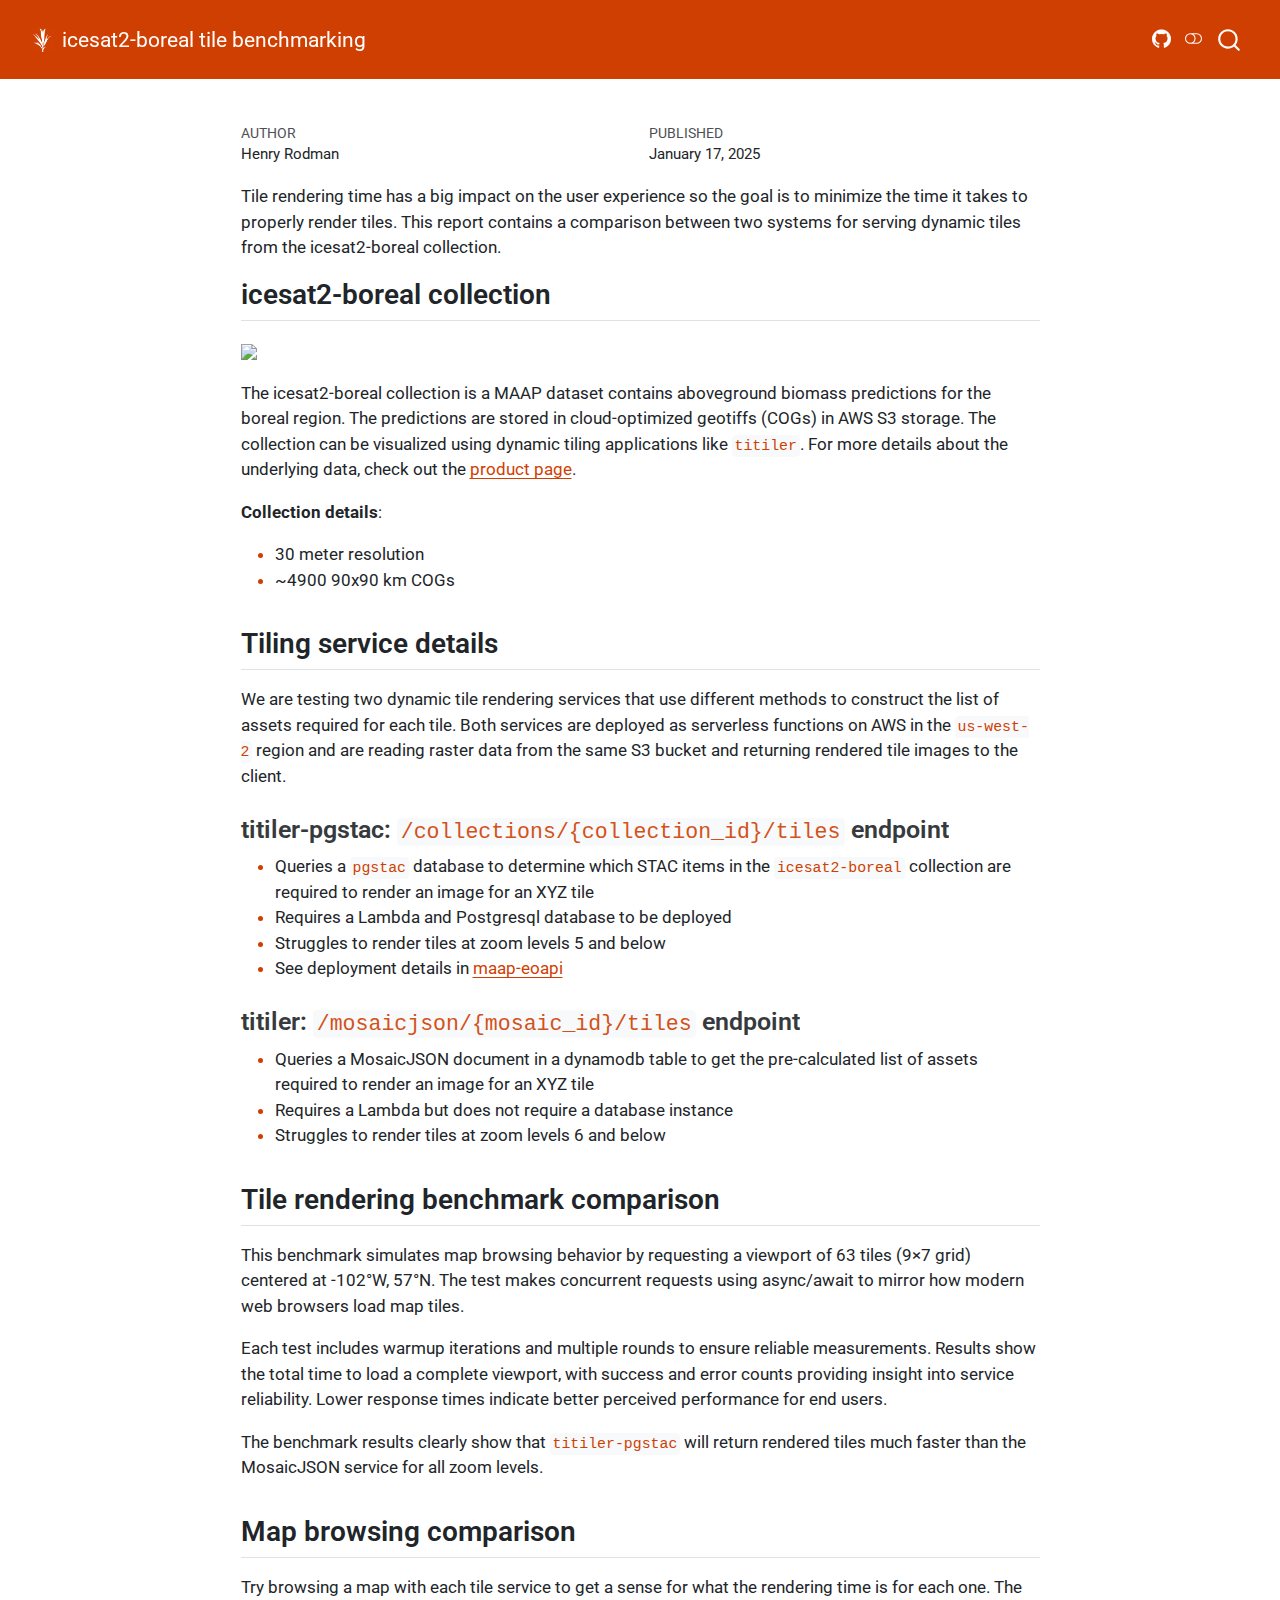
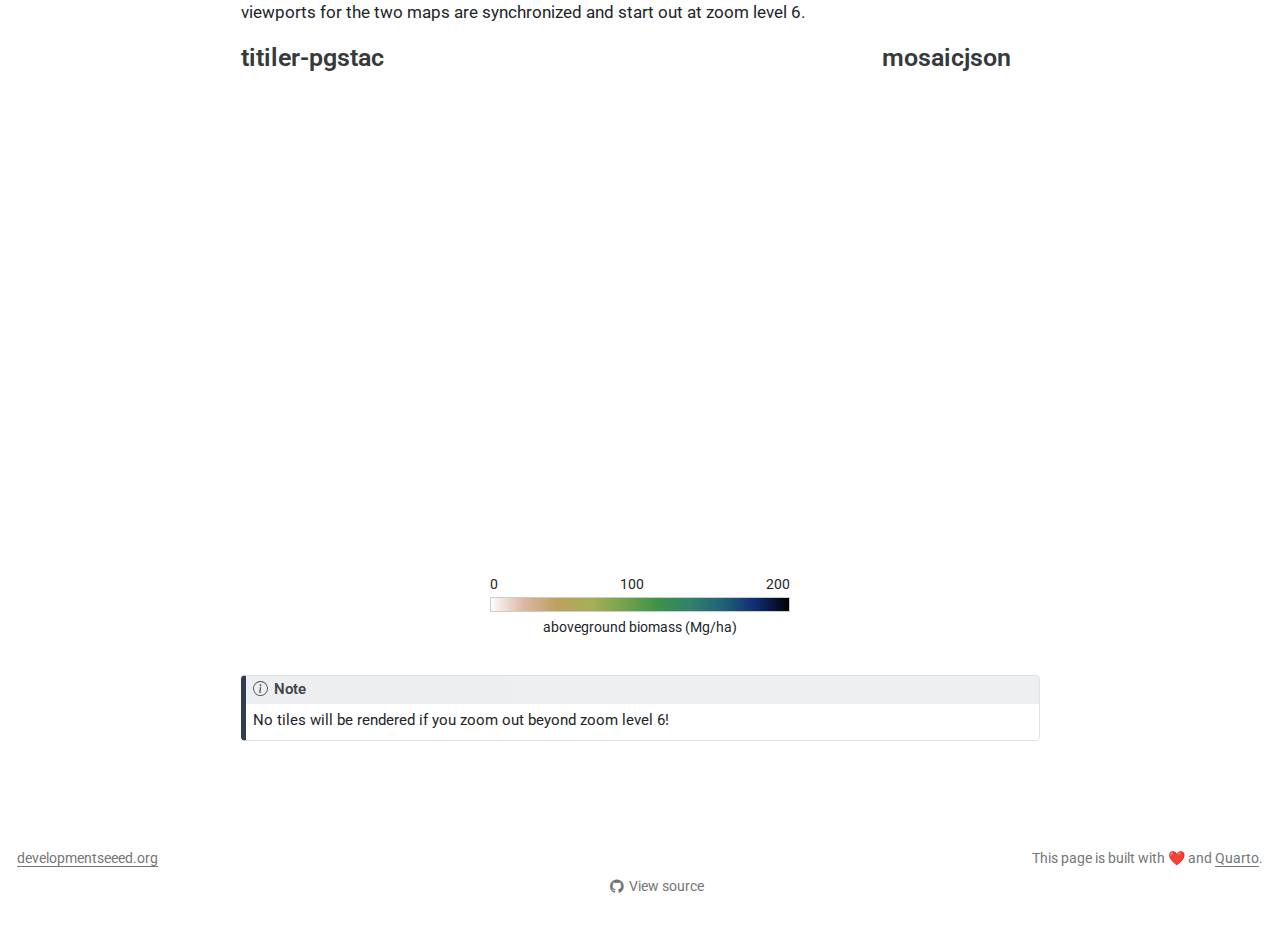
==== commit e5cf0016: "Built site for gh-pages" ====
--- a/index.html
+++ b/index.html
@@ -2,12 +2,12 @@
 <html xmlns="http://www.w3.org/1999/xhtml" lang="en" xml:lang="en"><head>
 
 <meta charset="utf-8">
-<meta name="generator" content="quarto-1.6.39">
+<meta name="generator" content="quarto-1.6.40">
 
 <meta name="viewport" content="width=device-width, initial-scale=1.0, user-scalable=yes">
 
 <meta name="author" content="Henry Rodman">
-<meta name="dcterms.date" content="2024-12-13">
+<meta name="dcterms.date" content="2025-01-17">
 
 <title>icesat2-boreal tile benchmarking</title>
 <style>
@@ -37,12 +37,12 @@
 <script src="site_libs/quarto-html/tippy.umd.min.js"></script>
 <script src="site_libs/quarto-html/anchor.min.js"></script>
 <link href="site_libs/quarto-html/tippy.css" rel="stylesheet">
-<link href="site_libs/quarto-html/quarto-syntax-highlighting-e26003cea8cd680ca0c55a263523d882.css" rel="stylesheet" class="quarto-color-scheme" id="quarto-text-highlighting-styles">
-<link href="site_libs/quarto-html/quarto-syntax-highlighting-dark-d166b450ba5a8e9f7a0ab969bf6592c1.css" rel="prefetch" class="quarto-color-scheme quarto-color-alternate" id="quarto-text-highlighting-styles">
+<link href="site_libs/quarto-html/quarto-syntax-highlighting-549806ee2085284f45b00abea8c6df48.css" rel="stylesheet" class="quarto-color-scheme" id="quarto-text-highlighting-styles">
+<link href="site_libs/quarto-html/quarto-syntax-highlighting-dark-8ea72dc5fed832574809a9c94082fbbb.css" rel="prefetch" class="quarto-color-scheme quarto-color-alternate" id="quarto-text-highlighting-styles">
 <script src="site_libs/bootstrap/bootstrap.min.js"></script>
 <link href="site_libs/bootstrap/bootstrap-icons.css" rel="stylesheet">
-<link href="site_libs/bootstrap/bootstrap-c567d27d49603ddb17b5f983a636fb7c.min.css" rel="stylesheet" append-hash="true" class="quarto-color-scheme" id="quarto-bootstrap" data-mode="light">
-<link href="site_libs/bootstrap/bootstrap-dark-71499f0d27d7df8f7fc26bf7b6422203.min.css" rel="prefetch" append-hash="true" class="quarto-color-scheme quarto-color-alternate" id="quarto-bootstrap" data-mode="dark">
+<link href="site_libs/bootstrap/bootstrap-094335e85ca687570b9de95ec8b0babd.min.css" rel="stylesheet" append-hash="true" class="quarto-color-scheme" id="quarto-bootstrap" data-mode="light">
+<link href="site_libs/bootstrap/bootstrap-dark-78337542a59708bcada16c6e767be4f4.min.css" rel="prefetch" append-hash="true" class="quarto-color-scheme quarto-color-alternate" id="quarto-bootstrap" data-mode="dark">
 <script id="quarto-search-options" type="application/json">{
   "location": "navbar",
   "copy-button": false,
@@ -136,7 +136,7 @@
     <div>
     <div class="quarto-title-meta-heading">Published</div>
     <div class="quarto-title-meta-contents">
-      <p class="date">December 13, 2024</p>
+      <p class="date">January 17, 2025</p>
     </div>
   </div>
   
@@ -698,12 +698,12 @@
 </script>
 </div>
 <div id="load-4" class="cell-output cell-output-display">
-<div id="3ce4d99d-d5d7-4f1d-bb68-f17d082f95b1">
-  <div id="e317e107-ef3e-42cf-978b-a079b64286c1" data-root-id="3ce4d99d-d5d7-4f1d-bb68-f17d082f95b1" style="display: contents;"></div>
+<div id="ff53af54-bd83-496e-a296-92f29e33855d">
+  <div id="ce42c794-498d-404f-ad8f-aca569e36cfc" data-root-id="ff53af54-bd83-496e-a296-92f29e33855d" style="display: contents;"></div>
 </div>
 <script type="application/javascript">(function(root) {
-  var docs_json = {"c0f31fae-ae87-448b-92c2-f5957a631330":{"version":"3.6.2","title":"Bokeh Application","roots":[{"type":"object","name":"panel.models.browser.BrowserInfo","id":"3ce4d99d-d5d7-4f1d-bb68-f17d082f95b1"},{"type":"object","name":"panel.models.comm_manager.CommManager","id":"296c4085-0307-4f55-9567-19c4e1eef35a","attributes":{"plot_id":"3ce4d99d-d5d7-4f1d-bb68-f17d082f95b1","comm_id":"c2550e8ed9954a74bbed63f9f050dd5d","client_comm_id":"b68ee8458d364ca0b1d9d4067aad7079"}}],"defs":[{"type":"model","name":"ReactiveHTML1"},{"type":"model","name":"FlexBox1","properties":[{"name":"align_content","kind":"Any","default":"flex-start"},{"name":"align_items","kind":"Any","default":"flex-start"},{"name":"flex_direction","kind":"Any","default":"row"},{"name":"flex_wrap","kind":"Any","default":"wrap"},{"name":"gap","kind":"Any","default":""},{"name":"justify_content","kind":"Any","default":"flex-start"}]},{"type":"model","name":"FloatPanel1","properties":[{"name":"config","kind":"Any","default":{"type":"map"}},{"name":"contained","kind":"Any","default":true},{"name":"position","kind":"Any","default":"right-top"},{"name":"offsetx","kind":"Any","default":null},{"name":"offsety","kind":"Any","default":null},{"name":"theme","kind":"Any","default":"primary"},{"name":"status","kind":"Any","default":"normalized"}]},{"type":"model","name":"GridStack1","properties":[{"name":"mode","kind":"Any","default":"warn"},{"name":"ncols","kind":"Any","default":null},{"name":"nrows","kind":"Any","default":null},{"name":"allow_resize","kind":"Any","default":true},{"name":"allow_drag","kind":"Any","default":true},{"name":"state","kind":"Any","default":[]}]},{"type":"model","name":"drag1","properties":[{"name":"slider_width","kind":"Any","default":5},{"name":"slider_color","kind":"Any","default":"black"},{"name":"value","kind":"Any","default":50}]},{"type":"model","name":"click1","properties":[{"name":"terminal_output","kind":"Any","default":""},{"name":"debug_name","kind":"Any","default":""},{"name":"clears","kind":"Any","default":0}]},{"type":"model","name":"FastWrapper1","properties":[{"name":"object","kind":"Any","default":null},{"name":"style","kind":"Any","default":null}]},{"type":"model","name":"NotificationAreaBase1","properties":[{"name":"js_events","kind":"Any","default":{"type":"map"}},{"name":"position","kind":"Any","default":"bottom-right"},{"name":"_clear","kind":"Any","default":0}]},{"type":"model","name":"NotificationArea1","properties":[{"name":"js_events","kind":"Any","default":{"type":"map"}},{"name":"notifications","kind":"Any","default":[]},{"name":"position","kind":"Any","default":"bottom-right"},{"name":"_clear","kind":"Any","default":0},{"name":"types","kind":"Any","default":[{"type":"map","entries":[["type","warning"],["background","#ffc107"],["icon",{"type":"map","entries":[["className","fas fa-exclamation-triangle"],["tagName","i"],["color","white"]]}]]},{"type":"map","entries":[["type","info"],["background","#007bff"],["icon",{"type":"map","entries":[["className","fas fa-info-circle"],["tagName","i"],["color","white"]]}]]}]}]},{"type":"model","name":"Notification","properties":[{"name":"background","kind":"Any","default":null},{"name":"duration","kind":"Any","default":3000},{"name":"icon","kind":"Any","default":null},{"name":"message","kind":"Any","default":""},{"name":"notification_type","kind":"Any","default":null},{"name":"_destroyed","kind":"Any","default":false}]},{"type":"model","name":"TemplateActions1","properties":[{"name":"open_modal","kind":"Any","default":0},{"name":"close_modal","kind":"Any","default":0}]},{"type":"model","name":"BootstrapTemplateActions1","properties":[{"name":"open_modal","kind":"Any","default":0},{"name":"close_modal","kind":"Any","default":0}]},{"type":"model","name":"TemplateEditor1","properties":[{"name":"layout","kind":"Any","default":[]}]},{"type":"model","name":"MaterialTemplateActions1","properties":[{"name":"open_modal","kind":"Any","default":0},{"name":"close_modal","kind":"Any","default":0}]},{"type":"model","name":"ReactiveESM1","properties":[{"name":"esm_constants","kind":"Any","default":{"type":"map"}}]},{"type":"model","name":"JSComponent1","properties":[{"name":"esm_constants","kind":"Any","default":{"type":"map"}}]},{"type":"model","name":"ReactComponent1","properties":[{"name":"esm_constants","kind":"Any","default":{"type":"map"}}]},{"type":"model","name":"AnyWidgetComponent1","properties":[{"name":"esm_constants","kind":"Any","default":{"type":"map"}}]},{"type":"model","name":"request_value1","properties":[{"name":"fill","kind":"Any","default":"none"},{"name":"_synced","kind":"Any","default":null},{"name":"_request_sync","kind":"Any","default":0}]}]}};
-  var render_items = [{"docid":"c0f31fae-ae87-448b-92c2-f5957a631330","roots":{"3ce4d99d-d5d7-4f1d-bb68-f17d082f95b1":"e317e107-ef3e-42cf-978b-a079b64286c1"},"root_ids":["3ce4d99d-d5d7-4f1d-bb68-f17d082f95b1"]}];
+  var docs_json = {"e2213ba6-e767-4cf9-907a-0c68a2dfc01e":{"version":"3.6.2","title":"Bokeh Application","roots":[{"type":"object","name":"panel.models.browser.BrowserInfo","id":"ff53af54-bd83-496e-a296-92f29e33855d"},{"type":"object","name":"panel.models.comm_manager.CommManager","id":"1681cf58-7cd0-4855-beb5-3574b60cb529","attributes":{"plot_id":"ff53af54-bd83-496e-a296-92f29e33855d","comm_id":"230874669c474dd287a600f020f903be","client_comm_id":"24f470aba375498f9d19eb4dd46046b0"}}],"defs":[{"type":"model","name":"ReactiveHTML1"},{"type":"model","name":"FlexBox1","properties":[{"name":"align_content","kind":"Any","default":"flex-start"},{"name":"align_items","kind":"Any","default":"flex-start"},{"name":"flex_direction","kind":"Any","default":"row"},{"name":"flex_wrap","kind":"Any","default":"wrap"},{"name":"gap","kind":"Any","default":""},{"name":"justify_content","kind":"Any","default":"flex-start"}]},{"type":"model","name":"FloatPanel1","properties":[{"name":"config","kind":"Any","default":{"type":"map"}},{"name":"contained","kind":"Any","default":true},{"name":"position","kind":"Any","default":"right-top"},{"name":"offsetx","kind":"Any","default":null},{"name":"offsety","kind":"Any","default":null},{"name":"theme","kind":"Any","default":"primary"},{"name":"status","kind":"Any","default":"normalized"}]},{"type":"model","name":"GridStack1","properties":[{"name":"mode","kind":"Any","default":"warn"},{"name":"ncols","kind":"Any","default":null},{"name":"nrows","kind":"Any","default":null},{"name":"allow_resize","kind":"Any","default":true},{"name":"allow_drag","kind":"Any","default":true},{"name":"state","kind":"Any","default":[]}]},{"type":"model","name":"drag1","properties":[{"name":"slider_width","kind":"Any","default":5},{"name":"slider_color","kind":"Any","default":"black"},{"name":"value","kind":"Any","default":50}]},{"type":"model","name":"click1","properties":[{"name":"terminal_output","kind":"Any","default":""},{"name":"debug_name","kind":"Any","default":""},{"name":"clears","kind":"Any","default":0}]},{"type":"model","name":"FastWrapper1","properties":[{"name":"object","kind":"Any","default":null},{"name":"style","kind":"Any","default":null}]},{"type":"model","name":"NotificationAreaBase1","properties":[{"name":"js_events","kind":"Any","default":{"type":"map"}},{"name":"position","kind":"Any","default":"bottom-right"},{"name":"_clear","kind":"Any","default":0}]},{"type":"model","name":"NotificationArea1","properties":[{"name":"js_events","kind":"Any","default":{"type":"map"}},{"name":"notifications","kind":"Any","default":[]},{"name":"position","kind":"Any","default":"bottom-right"},{"name":"_clear","kind":"Any","default":0},{"name":"types","kind":"Any","default":[{"type":"map","entries":[["type","warning"],["background","#ffc107"],["icon",{"type":"map","entries":[["className","fas fa-exclamation-triangle"],["tagName","i"],["color","white"]]}]]},{"type":"map","entries":[["type","info"],["background","#007bff"],["icon",{"type":"map","entries":[["className","fas fa-info-circle"],["tagName","i"],["color","white"]]}]]}]}]},{"type":"model","name":"Notification","properties":[{"name":"background","kind":"Any","default":null},{"name":"duration","kind":"Any","default":3000},{"name":"icon","kind":"Any","default":null},{"name":"message","kind":"Any","default":""},{"name":"notification_type","kind":"Any","default":null},{"name":"_destroyed","kind":"Any","default":false}]},{"type":"model","name":"TemplateActions1","properties":[{"name":"open_modal","kind":"Any","default":0},{"name":"close_modal","kind":"Any","default":0}]},{"type":"model","name":"BootstrapTemplateActions1","properties":[{"name":"open_modal","kind":"Any","default":0},{"name":"close_modal","kind":"Any","default":0}]},{"type":"model","name":"TemplateEditor1","properties":[{"name":"layout","kind":"Any","default":[]}]},{"type":"model","name":"MaterialTemplateActions1","properties":[{"name":"open_modal","kind":"Any","default":0},{"name":"close_modal","kind":"Any","default":0}]},{"type":"model","name":"ReactiveESM1","properties":[{"name":"esm_constants","kind":"Any","default":{"type":"map"}}]},{"type":"model","name":"JSComponent1","properties":[{"name":"esm_constants","kind":"Any","default":{"type":"map"}}]},{"type":"model","name":"ReactComponent1","properties":[{"name":"esm_constants","kind":"Any","default":{"type":"map"}}]},{"type":"model","name":"AnyWidgetComponent1","properties":[{"name":"esm_constants","kind":"Any","default":{"type":"map"}}]},{"type":"model","name":"request_value1","properties":[{"name":"fill","kind":"Any","default":"none"},{"name":"_synced","kind":"Any","default":null},{"name":"_request_sync","kind":"Any","default":0}]}]}};
+  var render_items = [{"docid":"e2213ba6-e767-4cf9-907a-0c68a2dfc01e","roots":{"ff53af54-bd83-496e-a296-92f29e33855d":"ce42c794-498d-404f-ad8f-aca569e36cfc"},"root_ids":["ff53af54-bd83-496e-a296-92f29e33855d"]}];
   var docs = Object.values(docs_json)
   if (!docs) {
     return
@@ -775,12 +775,12 @@
 
 </div>
 <div id="plot-2" class="cell-output cell-output-display" data-execution_count="2">
-<div id="3479005e-470b-4572-8012-bbacf64a1870">
-  <div id="f9378d43-5564-4942-8ebc-14101af79658" data-root-id="3479005e-470b-4572-8012-bbacf64a1870" style="display: contents;"></div>
+<div id="ede7efa3-4f40-453a-b314-5db46887400d">
+  <div id="f9b768aa-8059-4b21-ad46-12e1596e73e7" data-root-id="ede7efa3-4f40-453a-b314-5db46887400d" style="display: contents;"></div>
 </div>
 <script type="application/javascript">(function(root) {
-  var docs_json = {"d9c0c12d-0f8b-48ba-bcf2-553ff59fb7c8":{"version":"3.6.2","title":"Bokeh Application","roots":[{"type":"object","name":"Row","id":"3479005e-470b-4572-8012-bbacf64a1870","attributes":{"name":"Row00398","tags":["embedded"],"stylesheets":["\n:host(.pn-loading):before, .pn-loading:before {\n  background-color: #c3c3c3;\n  mask-size: auto calc(min(50%, 400px));\n  -webkit-mask-size: auto calc(min(50%, 400px));\n}",{"type":"object","name":"ImportedStyleSheet","id":"042d8b25-20da-40a6-9f6d-c0688f7a6cc1","attributes":{"url":"https://cdn.holoviz.org/panel/1.5.4/dist/css/loading.css"}},{"type":"object","name":"ImportedStyleSheet","id":"6ea9c479-e3de-4f8e-a6ef-014e0d47728b","attributes":{"url":"https://cdn.holoviz.org/panel/1.5.4/dist/css/listpanel.css"}},{"type":"object","name":"ImportedStyleSheet","id":"8492f81e-edf9-4bff-9acc-c6fa9eea1c7f","attributes":{"url":"https://cdn.holoviz.org/panel/1.5.4/dist/bundled/theme/default.css"}},{"type":"object","name":"ImportedStyleSheet","id":"37176834-3c32-4eea-9765-c37a5893e623","attributes":{"url":"https://cdn.holoviz.org/panel/1.5.4/dist/bundled/theme/native.css"}}],"min_width":700,"margin":0,"sizing_mode":"stretch_width","align":"start","children":[{"type":"object","name":"Spacer","id":"51281988-b743-4ff7-9adb-cd03c8a44fc0","attributes":{"name":"HSpacer00402","stylesheets":["\n:host(.pn-loading):before, .pn-loading:before {\n  background-color: #c3c3c3;\n  mask-size: auto calc(min(50%, 400px));\n  -webkit-mask-size: auto calc(min(50%, 400px));\n}",{"id":"042d8b25-20da-40a6-9f6d-c0688f7a6cc1"},{"id":"8492f81e-edf9-4bff-9acc-c6fa9eea1c7f"},{"id":"37176834-3c32-4eea-9765-c37a5893e623"}],"margin":0,"sizing_mode":"stretch_width","align":"start"}},{"type":"object","name":"Figure","id":"98cb5b84-4474-48c9-84ff-b7628bd75b53","attributes":{"width":700,"height":300,"margin":[5,10],"sizing_mode":"fixed","align":"start","x_range":{"type":"object","name":"Range1d","id":"5ae5fa29-87f0-4ec6-8c48-71e770c463e9","attributes":{"name":"zoom","tags":[[["zoom",null]],[]],"start":5,"end":11,"reset_start":5,"reset_end":11}},"y_range":{"type":"object","name":"Range1d","id":"c2df8285-381e-428a-9d9e-afa16ee76d4c","attributes":{"name":"median","tags":[[["median",null]],{"type":"map","entries":[["invert_yaxis",false],["autorange",false]]}],"end":30,"reset_start":0,"reset_end":30}},"x_scale":{"type":"object","name":"LinearScale","id":"8b6a50ac-7736-40d1-948f-7c712293bb76"},"y_scale":{"type":"object","name":"LinearScale","id":"f98c9d21-fb0c-4a8d-af2e-29cf5b98d3a0"},"title":{"type":"object","name":"Title","id":"0ebb1e83-1ca6-401e-a7cf-cf6f812c8e40","attributes":{"text":"time to retrieve 63 image tiles at various zoom levels","text_color":"black","text_font_size":"12pt"}},"renderers":[{"type":"object","name":"GlyphRenderer","id":"0d326403-2a69-44eb-8e21-63ba83ddb547","attributes":{"name":"mosaicjson","data_source":{"type":"object","name":"ColumnDataSource","id":"16c3188a-42d1-4d32-a089-fb0704578750","attributes":{"selected":{"type":"object","name":"Selection","id":"ced176ab-8f72-4232-b895-a111cb92572f","attributes":{"indices":[],"line_indices":[]}},"selection_policy":{"type":"object","name":"UnionRenderers","id":"6ce4b425-22ab-4c46-ad64-e7affba5c1cf"},"data":{"type":"map","entries":[["zoom",{"type":"ndarray","array":{"type":"bytes","data":"BgAAAAcAAAAIAAAACQAAAAoAAAA="},"shape":[5],"dtype":"int32","order":"little"}],["median",{"type":"ndarray","array":{"type":"bytes","data":"YJpAg2ATPEBAjPajoeYmQABZkcmQDh5AAALs91JtE0AAotgZxa0SQA=="},"shape":[5],"dtype":"float64","order":"little"}],["source",["mosaicjson","mosaicjson","mosaicjson","mosaicjson","mosaicjson"]]]}}},"view":{"type":"object","name":"CDSView","id":"9c94bad4-b9fa-477a-89ee-fbda76202d73","attributes":{"filter":{"type":"object","name":"AllIndices","id":"ac32d185-04f2-4f36-96c2-e91651ec7edf"}}},"glyph":{"type":"object","name":"Line","id":"c8b8bded-4397-43eb-8a98-185a7dd64bd4","attributes":{"tags":["apply_ranges"],"x":{"type":"field","field":"zoom"},"y":{"type":"field","field":"median"},"line_color":"#30a2da","line_width":2}},"selection_glyph":{"type":"object","name":"Line","id":"9c6e1024-9b99-482c-88ab-f0f830a13c02","attributes":{"tags":["apply_ranges"],"x":{"type":"field","field":"zoom"},"y":{"type":"field","field":"median"},"line_color":"#30a2da","line_width":2}},"nonselection_glyph":{"type":"object","name":"Line","id":"fb342b40-9876-4204-b40a-da19cdb0d9ad","attributes":{"tags":["apply_ranges"],"x":{"type":"field","field":"zoom"},"y":{"type":"field","field":"median"},"line_color":"#30a2da","line_alpha":0.1,"line_width":2}},"muted_glyph":{"type":"object","name":"Line","id":"f3edfa46-ec3e-46e3-bbfb-4b6cac3221f9","attributes":{"tags":["apply_ranges"],"x":{"type":"field","field":"zoom"},"y":{"type":"field","field":"median"},"line_color":"#30a2da","line_alpha":0.2,"line_width":2}}}},{"type":"object","name":"GlyphRenderer","id":"7fb87bc3-0347-475e-a14a-968dc709fbb4","attributes":{"name":"titiler-pgstac","data_source":{"type":"object","name":"ColumnDataSource","id":"0cfff350-d67b-4d09-a46a-aa091ea9cabb","attributes":{"selected":{"type":"object","name":"Selection","id":"70b56c49-7916-4269-99ee-4f98e3afe508","attributes":{"indices":[],"line_indices":[]}},"selection_policy":{"type":"object","name":"UnionRenderers","id":"325c8ff1-f467-4ce5-b900-b031b3538470"},"data":{"type":"map","entries":[["zoom",{"type":"ndarray","array":{"type":"bytes","data":"BgAAAAcAAAAIAAAACQAAAAoAAAA="},"shape":[5],"dtype":"int32","order":"little"}],["median",{"type":"ndarray","array":{"type":"bytes","data":"ABoWFQRqHEAAyLjGjVUJQAAdV3m7vwBAAAjE4YiS/D8A2CoLcOP3Pw=="},"shape":[5],"dtype":"float64","order":"little"}],["source",["titiler-pgstac","titiler-pgstac","titiler-pgstac","titiler-pgstac","titiler-pgstac"]]]}}},"view":{"type":"object","name":"CDSView","id":"b0a79b88-34a7-48d3-843b-89ff5c9340b5","attributes":{"filter":{"type":"object","name":"AllIndices","id":"ab5c7f3f-aeb9-4e37-b975-166c1fd954bb"}}},"glyph":{"type":"object","name":"Line","id":"579ff345-439c-48a5-bfa4-c83913b8802d","attributes":{"tags":["apply_ranges"],"x":{"type":"field","field":"zoom"},"y":{"type":"field","field":"median"},"line_color":"#fc4f30","line_width":2}},"selection_glyph":{"type":"object","name":"Line","id":"186f50db-b680-496c-916d-3f683e8d0267","attributes":{"tags":["apply_ranges"],"x":{"type":"field","field":"zoom"},"y":{"type":"field","field":"median"},"line_color":"#fc4f30","line_width":2}},"nonselection_glyph":{"type":"object","name":"Line","id":"303d2bea-2f29-4207-a991-d9bba757a870","attributes":{"tags":["apply_ranges"],"x":{"type":"field","field":"zoom"},"y":{"type":"field","field":"median"},"line_color":"#fc4f30","line_alpha":0.1,"line_width":2}},"muted_glyph":{"type":"object","name":"Line","id":"bed4ccff-daaf-4d5e-bff4-34331d536fa1","attributes":{"tags":["apply_ranges"],"x":{"type":"field","field":"zoom"},"y":{"type":"field","field":"median"},"line_color":"#fc4f30","line_alpha":0.2,"line_width":2}}}},{"type":"object","name":"GlyphRenderer","id":"1be1b4a9-6e3c-488a-9ea6-f0af250d6183","attributes":{"name":"mosaicjson","data_source":{"type":"object","name":"ColumnDataSource","id":"cb04676c-663a-4f7b-a176-1b500da856d9","attributes":{"selected":{"type":"object","name":"Selection","id":"80c1c2c2-13e6-49ca-8678-ae8e5bd7ab28","attributes":{"indices":[],"line_indices":[]}},"selection_policy":{"type":"object","name":"UnionRenderers","id":"32594de0-9950-4af5-bc66-c1d8af602d17"},"data":{"type":"map","entries":[["zoom",{"type":"ndarray","array":{"type":"bytes","data":"BgAAAAcAAAAIAAAACQAAAAoAAAA="},"shape":[5],"dtype":"int32","order":"little"}],["median",{"type":"ndarray","array":{"type":"bytes","data":"YJpAg2ATPEBAjPajoeYmQABZkcmQDh5AAALs91JtE0AAotgZxa0SQA=="},"shape":[5],"dtype":"float64","order":"little"}],["source",["mosaicjson","mosaicjson","mosaicjson","mosaicjson","mosaicjson"]]]}}},"view":{"type":"object","name":"CDSView","id":"a70acd97-5d39-4919-9e36-bcb3e7328755","attributes":{"filter":{"type":"object","name":"AllIndices","id":"91f064fe-8b94-4ac6-872a-3d36d0d05979"}}},"glyph":{"type":"object","name":"Scatter","id":"953a05ea-7286-4d11-9944-43ebf63d8423","attributes":{"tags":["apply_ranges"],"x":{"type":"field","field":"zoom"},"y":{"type":"field","field":"median"},"size":{"type":"value","value":5.477225575051661},"line_color":{"type":"value","value":"#30a2da"},"fill_color":{"type":"value","value":"#30a2da"},"hatch_color":{"type":"value","value":"#30a2da"}}},"selection_glyph":{"type":"object","name":"Scatter","id":"6917ca2a-ca1a-4a01-96dd-496d69ea8ba5","attributes":{"tags":["apply_ranges"],"x":{"type":"field","field":"zoom"},"y":{"type":"field","field":"median"},"size":{"type":"value","value":5.477225575051661},"angle":{"type":"value","value":0.0},"line_color":{"type":"value","value":"#30a2da"},"line_alpha":{"type":"value","value":1.0},"line_width":{"type":"value","value":1},"line_join":{"type":"value","value":"bevel"},"line_cap":{"type":"value","value":"butt"},"line_dash":{"type":"value","value":[]},"line_dash_offset":{"type":"value","value":0},"fill_color":{"type":"value","value":"#30a2da"},"fill_alpha":{"type":"value","value":1.0},"hatch_color":{"type":"value","value":"#30a2da"},"hatch_alpha":{"type":"value","value":1.0},"hatch_scale":{"type":"value","value":12.0},"hatch_pattern":{"type":"value","value":null},"hatch_weight":{"type":"value","value":1.0},"marker":{"type":"value","value":"circle"}}},"nonselection_glyph":{"type":"object","name":"Scatter","id":"5921b0a3-8580-4da6-b5a6-5f77b787c379","attributes":{"tags":["apply_ranges"],"x":{"type":"field","field":"zoom"},"y":{"type":"field","field":"median"},"size":{"type":"value","value":5.477225575051661},"line_color":{"type":"value","value":"#30a2da"},"line_alpha":{"type":"value","value":0.1},"fill_color":{"type":"value","value":"#30a2da"},"fill_alpha":{"type":"value","value":0.1},"hatch_color":{"type":"value","value":"#30a2da"},"hatch_alpha":{"type":"value","value":0.1}}},"muted_glyph":{"type":"object","name":"Scatter","id":"8d718915-b6ae-43f0-9d2f-cc94738dd84b","attributes":{"tags":["apply_ranges"],"x":{"type":"field","field":"zoom"},"y":{"type":"field","field":"median"},"size":{"type":"value","value":5.477225575051661},"line_color":{"type":"value","value":"#30a2da"},"line_alpha":{"type":"value","value":0.2},"fill_color":{"type":"value","value":"#30a2da"},"fill_alpha":{"type":"value","value":0.2},"hatch_color":{"type":"value","value":"#30a2da"},"hatch_alpha":{"type":"value","value":0.2}}}}},{"type":"object","name":"GlyphRenderer","id":"7b7a544b-2211-4fc1-a42c-00f9c80bfadb","attributes":{"name":"titiler-pgstac","data_source":{"type":"object","name":"ColumnDataSource","id":"ffed4b88-01b8-4c87-84cf-15d65ee971cf","attributes":{"selected":{"type":"object","name":"Selection","id":"39786d10-effc-492d-8199-70f2a80a0b79","attributes":{"indices":[],"line_indices":[]}},"selection_policy":{"type":"object","name":"UnionRenderers","id":"93f23559-7954-417b-9d0e-0869e93d8520"},"data":{"type":"map","entries":[["zoom",{"type":"ndarray","array":{"type":"bytes","data":"BgAAAAcAAAAIAAAACQAAAAoAAAA="},"shape":[5],"dtype":"int32","order":"little"}],["median",{"type":"ndarray","array":{"type":"bytes","data":"ABoWFQRqHEAAyLjGjVUJQAAdV3m7vwBAAAjE4YiS/D8A2CoLcOP3Pw=="},"shape":[5],"dtype":"float64","order":"little"}],["source",["titiler-pgstac","titiler-pgstac","titiler-pgstac","titiler-pgstac","titiler-pgstac"]]]}}},"view":{"type":"object","name":"CDSView","id":"8158b76e-e8f0-4707-b55e-942ab454fa92","attributes":{"filter":{"type":"object","name":"AllIndices","id":"a0557174-bad3-4f24-8dd4-dc2d3d8b427c"}}},"glyph":{"type":"object","name":"Scatter","id":"9a44bcdc-99ad-4199-a1c3-6fa16351ef56","attributes":{"tags":["apply_ranges"],"x":{"type":"field","field":"zoom"},"y":{"type":"field","field":"median"},"size":{"type":"value","value":5.477225575051661},"line_color":{"type":"value","value":"#fc4f30"},"fill_color":{"type":"value","value":"#fc4f30"},"hatch_color":{"type":"value","value":"#fc4f30"}}},"selection_glyph":{"type":"object","name":"Scatter","id":"4e3f89aa-a353-4027-882a-5dc90f75717f","attributes":{"tags":["apply_ranges"],"x":{"type":"field","field":"zoom"},"y":{"type":"field","field":"median"},"size":{"type":"value","value":5.477225575051661},"angle":{"type":"value","value":0.0},"line_color":{"type":"value","value":"#fc4f30"},"line_alpha":{"type":"value","value":1.0},"line_width":{"type":"value","value":1},"line_join":{"type":"value","value":"bevel"},"line_cap":{"type":"value","value":"butt"},"line_dash":{"type":"value","value":[]},"line_dash_offset":{"type":"value","value":0},"fill_color":{"type":"value","value":"#fc4f30"},"fill_alpha":{"type":"value","value":1.0},"hatch_color":{"type":"value","value":"#fc4f30"},"hatch_alpha":{"type":"value","value":1.0},"hatch_scale":{"type":"value","value":12.0},"hatch_pattern":{"type":"value","value":null},"hatch_weight":{"type":"value","value":1.0},"marker":{"type":"value","value":"circle"}}},"nonselection_glyph":{"type":"object","name":"Scatter","id":"257a9767-97f7-4fc5-b6a8-ae864d4a4a85","attributes":{"tags":["apply_ranges"],"x":{"type":"field","field":"zoom"},"y":{"type":"field","field":"median"},"size":{"type":"value","value":5.477225575051661},"line_color":{"type":"value","value":"#fc4f30"},"line_alpha":{"type":"value","value":0.1},"fill_color":{"type":"value","value":"#fc4f30"},"fill_alpha":{"type":"value","value":0.1},"hatch_color":{"type":"value","value":"#fc4f30"},"hatch_alpha":{"type":"value","value":0.1}}},"muted_glyph":{"type":"object","name":"Scatter","id":"38dd5ebc-b7eb-4159-bdb5-3a5dfb35200e","attributes":{"tags":["apply_ranges"],"x":{"type":"field","field":"zoom"},"y":{"type":"field","field":"median"},"size":{"type":"value","value":5.477225575051661},"line_color":{"type":"value","value":"#fc4f30"},"line_alpha":{"type":"value","value":0.2},"fill_color":{"type":"value","value":"#fc4f30"},"fill_alpha":{"type":"value","value":0.2},"hatch_color":{"type":"value","value":"#fc4f30"},"hatch_alpha":{"type":"value","value":0.2}}}}},{"type":"object","name":"GlyphRenderer","id":"d0a6d422-33ef-4cda-a5e9-3bde9cc8c8fb","attributes":{"name":"mosaicjson","data_source":{"type":"object","name":"ColumnDataSource","id":"b27e498b-927b-4999-9015-42572efdca34","attributes":{"selected":{"type":"object","name":"Selection","id":"579d17f2-6e6f-4303-8740-f803a0c280bb","attributes":{"indices":[],"line_indices":[]}},"selection_policy":{"type":"object","name":"UnionRenderers","id":"d4079a6c-26e7-4882-bf73-ddb94705fd73"},"data":{"type":"map","entries":[["x",{"type":"ndarray","array":{"type":"bytes","data":"BgAAAAcAAAAIAAAACQAAAAoAAAAKAAAACQAAAAgAAAAHAAAABgAAAA=="},"shape":[10],"dtype":"int32","order":"little"}],["y",{"type":"ndarray","array":{"type":"bytes","data":"6M22R+0+PEDgJFd8xukmQGCbOZFRZR5AgLSTQtKtE0AAooysDTkTQIDetxCafxJAQGf6brhYE0BAqqcp3rMdQGD/sBxWeyZAKPc5E1quO0A="},"shape":[10],"dtype":"float64","order":"little"}]]}}},"view":{"type":"object","name":"CDSView","id":"e1a6ef78-cf90-4c11-af83-a45d196cd643","attributes":{"filter":{"type":"object","name":"AllIndices","id":"5e8fb627-bc1a-4259-a3ca-6d864ebb2f31"}}},"glyph":{"type":"object","name":"Patch","id":"2e394f6d-9c1c-4eb6-aae8-cc8cf3bcf514","attributes":{"tags":["apply_ranges"],"x":{"type":"field","field":"x"},"y":{"type":"field","field":"y"},"line_alpha":0.2,"fill_color":"#30a2da","fill_alpha":0.2,"hatch_color":"#30a2da","hatch_alpha":0.2}},"selection_glyph":{"type":"object","name":"Patch","id":"88962cab-807e-494e-9827-0dd491acded0","attributes":{"tags":["apply_ranges"],"x":{"type":"field","field":"x"},"y":{"type":"field","field":"y"},"line_alpha":0.2,"fill_color":"#30a2da","fill_alpha":0.2,"hatch_color":"#30a2da","hatch_alpha":0.2}},"nonselection_glyph":{"type":"object","name":"Patch","id":"9672a232-2b36-4add-96a7-d9d25be286be","attributes":{"tags":["apply_ranges"],"x":{"type":"field","field":"x"},"y":{"type":"field","field":"y"},"line_alpha":0.2,"fill_color":"#30a2da","fill_alpha":0.2,"hatch_color":"#30a2da","hatch_alpha":0.1}},"muted_glyph":{"type":"object","name":"Patch","id":"3eb0e12d-1f04-4457-ad36-98c59615f862","attributes":{"tags":["apply_ranges"],"x":{"type":"field","field":"x"},"y":{"type":"field","field":"y"},"line_alpha":0.2,"fill_color":"#30a2da","fill_alpha":0.2,"hatch_color":"#30a2da","hatch_alpha":0.2}}}},{"type":"object","name":"GlyphRenderer","id":"afa57141-f823-4e3a-909a-0e3414c35037","attributes":{"name":"titiler-pgstac","data_source":{"type":"object","name":"ColumnDataSource","id":"b3ee3bc9-9328-41a9-a404-376110f3416f","attributes":{"selected":{"type":"object","name":"Selection","id":"9d81af44-04bb-47a0-bc6e-f015a70bae12","attributes":{"indices":[],"line_indices":[]}},"selection_policy":{"type":"object","name":"UnionRenderers","id":"7c1c4e2a-275e-42c2-b16e-9ed61ae4b8a5"},"data":{"type":"map","entries":[["x",{"type":"ndarray","array":{"type":"bytes","data":"BgAAAAcAAAAIAAAACQAAAAoAAAAKAAAACQAAAAgAAAAHAAAABgAAAA=="},"shape":[10],"dtype":"int32","order":"little"}],["y",{"type":"ndarray","array":{"type":"bytes","data":"YBGalOqdHEBA5eS1esALQIA/ON6eIAFAgB7YEm5j/j8A2bW6JUz4PwAZXZ4Bu/c/gDGynjn9+D/A3Y7ThLMAQAC8kx9WWghAAJPLk6x4G0A="},"shape":[10],"dtype":"float64","order":"little"}]]}}},"view":{"type":"object","name":"CDSView","id":"db6b505c-140e-4702-87d6-0b66eb5f140f","attributes":{"filter":{"type":"object","name":"AllIndices","id":"8c14486d-adc6-4a18-a8ba-8d5812490e70"}}},"glyph":{"type":"object","name":"Patch","id":"b8f590dc-cfb7-4b56-9c7f-b7a7060213cc","attributes":{"tags":["apply_ranges"],"x":{"type":"field","field":"x"},"y":{"type":"field","field":"y"},"line_alpha":0.2,"fill_color":"#fc4f30","fill_alpha":0.2,"hatch_color":"#fc4f30","hatch_alpha":0.2}},"selection_glyph":{"type":"object","name":"Patch","id":"1038a24a-683a-4fe4-a10d-e3350c4edf31","attributes":{"tags":["apply_ranges"],"x":{"type":"field","field":"x"},"y":{"type":"field","field":"y"},"line_alpha":0.2,"fill_color":"#fc4f30","fill_alpha":0.2,"hatch_color":"#fc4f30","hatch_alpha":0.2}},"nonselection_glyph":{"type":"object","name":"Patch","id":"99da1bb1-c83e-4dba-96f9-160e37d589c1","attributes":{"tags":["apply_ranges"],"x":{"type":"field","field":"x"},"y":{"type":"field","field":"y"},"line_alpha":0.2,"fill_color":"#fc4f30","fill_alpha":0.2,"hatch_color":"#fc4f30","hatch_alpha":0.1}},"muted_glyph":{"type":"object","name":"Patch","id":"f9244083-6cb4-46b8-8c47-ffce461ecebb","attributes":{"tags":["apply_ranges"],"x":{"type":"field","field":"x"},"y":{"type":"field","field":"y"},"line_alpha":0.2,"fill_color":"#fc4f30","fill_alpha":0.2,"hatch_color":"#fc4f30","hatch_alpha":0.2}}}}],"toolbar":{"type":"object","name":"Toolbar","id":"e372061e-635c-4e26-9952-f150f3621bed","attributes":{"tools":[{"type":"object","name":"WheelZoomTool","id":"03e5dcae-5647-4ec8-9de3-db967e758170","attributes":{"tags":["hv_created"],"renderers":"auto","zoom_together":"none"}},{"type":"object","name":"HoverTool","id":"8bef9b6e-7231-41c5-992e-439fca308585","attributes":{"tags":["hv_created"],"renderers":[{"id":"0d326403-2a69-44eb-8e21-63ba83ddb547"},{"id":"7fb87bc3-0347-475e-a14a-968dc709fbb4"},{"id":"1be1b4a9-6e3c-488a-9ea6-f0af250d6183"},{"id":"7b7a544b-2211-4fc1-a42c-00f9c80bfadb"}],"tooltips":[["source","@{source}"],["zoom","@{zoom}"],["median","@{median}"]]}},{"type":"object","name":"HoverTool","id":"aee0e474-770e-4e72-bb46-1f4e3abad117","attributes":{"tags":["hv_created"],"renderers":[{"id":"d0a6d422-33ef-4cda-a5e9-3bde9cc8c8fb"},{"id":"afa57141-f823-4e3a-909a-0e3414c35037"}],"tooltips":[["source","@{source}"],["zoom","@{zoom}"],["q1","@{q1}"],["q3","@{q3}"]]}},{"type":"object","name":"SaveTool","id":"18a55d32-58b2-45af-b60f-39d1c7802bf9"},{"type":"object","name":"PanTool","id":"62b0c4bf-fa27-4d2b-b3fe-c25ff93ce847"},{"type":"object","name":"BoxZoomTool","id":"4323f8e7-be22-4fec-8520-8de3852e4da4","attributes":{"overlay":{"type":"object","name":"BoxAnnotation","id":"5d6b66a0-c1ab-4b38-b6e6-e3f33534452f","attributes":{"syncable":false,"line_color":"black","line_alpha":1.0,"line_width":2,"line_dash":[4,4],"fill_color":"lightgrey","fill_alpha":0.5,"level":"overlay","visible":false,"left":{"type":"number","value":"nan"},"right":{"type":"number","value":"nan"},"top":{"type":"number","value":"nan"},"bottom":{"type":"number","value":"nan"},"left_units":"canvas","right_units":"canvas","top_units":"canvas","bottom_units":"canvas","handles":{"type":"object","name":"BoxInteractionHandles","id":"1186dcd0-4dda-4380-be60-93776893a6df","attributes":{"all":{"type":"object","name":"AreaVisuals","id":"1de3ae0c-a1d3-4e71-887c-88b4d3959ef8","attributes":{"fill_color":"white","hover_fill_color":"lightgray"}}}}}}}},{"type":"object","name":"ResetTool","id":"348a0ce4-235b-4e0b-ba0c-ad1d7c20955b"}],"active_drag":{"id":"62b0c4bf-fa27-4d2b-b3fe-c25ff93ce847"},"active_scroll":{"id":"03e5dcae-5647-4ec8-9de3-db967e758170"}}},"left":[{"type":"object","name":"LinearAxis","id":"c7f6030d-a75a-4b8f-964e-570bd94fa46b","attributes":{"ticker":{"type":"object","name":"BasicTicker","id":"bae18140-a261-4e97-948b-a7211e2c4a0d","attributes":{"mantissas":[1,2,5]}},"formatter":{"type":"object","name":"BasicTickFormatter","id":"6485c77b-775c-4068-9ef7-97b128ccf812"},"axis_label":"time (seconds)","major_label_policy":{"type":"object","name":"AllLabels","id":"98c8b912-77c3-4d7c-be6b-3e714e2a0f73"}}}],"right":[{"type":"object","name":"Legend","id":"c67d80ae-f044-4029-bc28-bb015d6081f6","attributes":{"location":[0,0],"click_policy":"mute","items":[{"type":"object","name":"LegendItem","id":"a7dd11c1-63df-4a81-8c92-9dbc47d606ac","attributes":{"label":{"type":"value","value":"mosaicjson"},"renderers":[{"id":"0d326403-2a69-44eb-8e21-63ba83ddb547"},{"id":"1be1b4a9-6e3c-488a-9ea6-f0af250d6183"},{"id":"d0a6d422-33ef-4cda-a5e9-3bde9cc8c8fb"}]}},{"type":"object","name":"LegendItem","id":"933ce6f7-add3-46b9-aae4-a4ce4eb76ca6","attributes":{"label":{"type":"value","value":"titiler-pgstac"},"renderers":[{"id":"7fb87bc3-0347-475e-a14a-968dc709fbb4"},{"id":"7b7a544b-2211-4fc1-a42c-00f9c80bfadb"},{"id":"afa57141-f823-4e3a-909a-0e3414c35037"}]}}]}}],"below":[{"type":"object","name":"LinearAxis","id":"01c8f1c3-6f61-406a-aa41-6737703ba994","attributes":{"ticker":{"type":"object","name":"FixedTicker","id":"908e708e-0503-444d-b508-029184bbe958","attributes":{"ticks":[6,7,8,9,10],"minor_ticks":[]}},"formatter":{"type":"object","name":"BasicTickFormatter","id":"c78002af-6b58-4c6e-a4d0-feb0b7c7cfbb"},"axis_label":"zoom level","major_label_policy":{"type":"object","name":"AllLabels","id":"3c1b2161-7199-4d1d-bf99-c765d94ebf1d"}}}],"center":[{"type":"object","name":"Grid","id":"7cb43e1d-fe4e-4dd6-9410-00a511f33dce","attributes":{"axis":{"id":"01c8f1c3-6f61-406a-aa41-6737703ba994"},"grid_line_color":null}},{"type":"object","name":"Grid","id":"a666533c-39bd-4685-aa12-b9f37c0f478c","attributes":{"dimension":1,"axis":{"id":"c7f6030d-a75a-4b8f-964e-570bd94fa46b"},"grid_line_color":null}}],"min_border_top":10,"min_border_bottom":10,"min_border_left":10,"min_border_right":10,"output_backend":"webgl"}},{"type":"object","name":"Spacer","id":"cded6cfb-c936-4f3e-9c07-5bf4c14ca1fb","attributes":{"name":"HSpacer00403","stylesheets":["\n:host(.pn-loading):before, .pn-loading:before {\n  background-color: #c3c3c3;\n  mask-size: auto calc(min(50%, 400px));\n  -webkit-mask-size: auto calc(min(50%, 400px));\n}",{"id":"042d8b25-20da-40a6-9f6d-c0688f7a6cc1"},{"id":"8492f81e-edf9-4bff-9acc-c6fa9eea1c7f"},{"id":"37176834-3c32-4eea-9765-c37a5893e623"}],"margin":0,"sizing_mode":"stretch_width","align":"start"}}]}}],"defs":[{"type":"model","name":"ReactiveHTML1"},{"type":"model","name":"FlexBox1","properties":[{"name":"align_content","kind":"Any","default":"flex-start"},{"name":"align_items","kind":"Any","default":"flex-start"},{"name":"flex_direction","kind":"Any","default":"row"},{"name":"flex_wrap","kind":"Any","default":"wrap"},{"name":"gap","kind":"Any","default":""},{"name":"justify_content","kind":"Any","default":"flex-start"}]},{"type":"model","name":"FloatPanel1","properties":[{"name":"config","kind":"Any","default":{"type":"map"}},{"name":"contained","kind":"Any","default":true},{"name":"position","kind":"Any","default":"right-top"},{"name":"offsetx","kind":"Any","default":null},{"name":"offsety","kind":"Any","default":null},{"name":"theme","kind":"Any","default":"primary"},{"name":"status","kind":"Any","default":"normalized"}]},{"type":"model","name":"GridStack1","properties":[{"name":"mode","kind":"Any","default":"warn"},{"name":"ncols","kind":"Any","default":null},{"name":"nrows","kind":"Any","default":null},{"name":"allow_resize","kind":"Any","default":true},{"name":"allow_drag","kind":"Any","default":true},{"name":"state","kind":"Any","default":[]}]},{"type":"model","name":"drag1","properties":[{"name":"slider_width","kind":"Any","default":5},{"name":"slider_color","kind":"Any","default":"black"},{"name":"value","kind":"Any","default":50}]},{"type":"model","name":"click1","properties":[{"name":"terminal_output","kind":"Any","default":""},{"name":"debug_name","kind":"Any","default":""},{"name":"clears","kind":"Any","default":0}]},{"type":"model","name":"FastWrapper1","properties":[{"name":"object","kind":"Any","default":null},{"name":"style","kind":"Any","default":null}]},{"type":"model","name":"NotificationAreaBase1","properties":[{"name":"js_events","kind":"Any","default":{"type":"map"}},{"name":"position","kind":"Any","default":"bottom-right"},{"name":"_clear","kind":"Any","default":0}]},{"type":"model","name":"NotificationArea1","properties":[{"name":"js_events","kind":"Any","default":{"type":"map"}},{"name":"notifications","kind":"Any","default":[]},{"name":"position","kind":"Any","default":"bottom-right"},{"name":"_clear","kind":"Any","default":0},{"name":"types","kind":"Any","default":[{"type":"map","entries":[["type","warning"],["background","#ffc107"],["icon",{"type":"map","entries":[["className","fas fa-exclamation-triangle"],["tagName","i"],["color","white"]]}]]},{"type":"map","entries":[["type","info"],["background","#007bff"],["icon",{"type":"map","entries":[["className","fas fa-info-circle"],["tagName","i"],["color","white"]]}]]}]}]},{"type":"model","name":"Notification","properties":[{"name":"background","kind":"Any","default":null},{"name":"duration","kind":"Any","default":3000},{"name":"icon","kind":"Any","default":null},{"name":"message","kind":"Any","default":""},{"name":"notification_type","kind":"Any","default":null},{"name":"_destroyed","kind":"Any","default":false}]},{"type":"model","name":"TemplateActions1","properties":[{"name":"open_modal","kind":"Any","default":0},{"name":"close_modal","kind":"Any","default":0}]},{"type":"model","name":"BootstrapTemplateActions1","properties":[{"name":"open_modal","kind":"Any","default":0},{"name":"close_modal","kind":"Any","default":0}]},{"type":"model","name":"TemplateEditor1","properties":[{"name":"layout","kind":"Any","default":[]}]},{"type":"model","name":"MaterialTemplateActions1","properties":[{"name":"open_modal","kind":"Any","default":0},{"name":"close_modal","kind":"Any","default":0}]},{"type":"model","name":"ReactiveESM1","properties":[{"name":"esm_constants","kind":"Any","default":{"type":"map"}}]},{"type":"model","name":"JSComponent1","properties":[{"name":"esm_constants","kind":"Any","default":{"type":"map"}}]},{"type":"model","name":"ReactComponent1","properties":[{"name":"esm_constants","kind":"Any","default":{"type":"map"}}]},{"type":"model","name":"AnyWidgetComponent1","properties":[{"name":"esm_constants","kind":"Any","default":{"type":"map"}}]},{"type":"model","name":"request_value1","properties":[{"name":"fill","kind":"Any","default":"none"},{"name":"_synced","kind":"Any","default":null},{"name":"_request_sync","kind":"Any","default":0}]}]}};
-  var render_items = [{"docid":"d9c0c12d-0f8b-48ba-bcf2-553ff59fb7c8","roots":{"3479005e-470b-4572-8012-bbacf64a1870":"f9378d43-5564-4942-8ebc-14101af79658"},"root_ids":["3479005e-470b-4572-8012-bbacf64a1870"]}];
+  var docs_json = {"79678d55-2453-4d98-9b30-2f7d5c0f6e71":{"version":"3.6.2","title":"Bokeh Application","roots":[{"type":"object","name":"Row","id":"ede7efa3-4f40-453a-b314-5db46887400d","attributes":{"name":"Row00398","tags":["embedded"],"stylesheets":["\n:host(.pn-loading):before, .pn-loading:before {\n  background-color: #c3c3c3;\n  mask-size: auto calc(min(50%, 400px));\n  -webkit-mask-size: auto calc(min(50%, 400px));\n}",{"type":"object","name":"ImportedStyleSheet","id":"687b78eb-abc6-413d-b9dd-e5335b395c62","attributes":{"url":"https://cdn.holoviz.org/panel/1.5.4/dist/css/loading.css"}},{"type":"object","name":"ImportedStyleSheet","id":"bcff7f41-c35c-4190-8467-73ea6ca46b5c","attributes":{"url":"https://cdn.holoviz.org/panel/1.5.4/dist/css/listpanel.css"}},{"type":"object","name":"ImportedStyleSheet","id":"e9997af0-bbb4-4f7e-93f9-3af0149d20ec","attributes":{"url":"https://cdn.holoviz.org/panel/1.5.4/dist/bundled/theme/default.css"}},{"type":"object","name":"ImportedStyleSheet","id":"121ef0bb-f1d1-4ad1-9404-e9752db7a345","attributes":{"url":"https://cdn.holoviz.org/panel/1.5.4/dist/bundled/theme/native.css"}}],"min_width":700,"margin":0,"sizing_mode":"stretch_width","align":"start","children":[{"type":"object","name":"Spacer","id":"0942e181-24c8-4ca3-a932-0f37365c5263","attributes":{"name":"HSpacer00402","stylesheets":["\n:host(.pn-loading):before, .pn-loading:before {\n  background-color: #c3c3c3;\n  mask-size: auto calc(min(50%, 400px));\n  -webkit-mask-size: auto calc(min(50%, 400px));\n}",{"id":"687b78eb-abc6-413d-b9dd-e5335b395c62"},{"id":"e9997af0-bbb4-4f7e-93f9-3af0149d20ec"},{"id":"121ef0bb-f1d1-4ad1-9404-e9752db7a345"}],"margin":0,"sizing_mode":"stretch_width","align":"start"}},{"type":"object","name":"Figure","id":"f218a26a-1b75-45ab-89d9-69a9f8b5eda2","attributes":{"width":700,"height":300,"margin":[5,10],"sizing_mode":"fixed","align":"start","x_range":{"type":"object","name":"Range1d","id":"975249cb-9299-4f67-b452-8bd9fb9bc3d8","attributes":{"name":"zoom","tags":[[["zoom",null]],[]],"start":5,"end":11,"reset_start":5,"reset_end":11}},"y_range":{"type":"object","name":"Range1d","id":"b4140c42-0fc8-431c-a269-3d6852446b48","attributes":{"name":"median","tags":[[["median",null]],{"type":"map","entries":[["invert_yaxis",false],["autorange",false]]}],"end":30,"reset_start":0,"reset_end":30}},"x_scale":{"type":"object","name":"LinearScale","id":"5393e6ec-f740-402e-9036-22015ce88823"},"y_scale":{"type":"object","name":"LinearScale","id":"9d61a2fb-127b-4d01-9d12-3595002fe528"},"title":{"type":"object","name":"Title","id":"5568574c-d860-4c81-bc8c-0816ef67a425","attributes":{"text":"time to retrieve 63 image tiles at various zoom levels","text_color":"black","text_font_size":"12pt"}},"renderers":[{"type":"object","name":"GlyphRenderer","id":"810e199c-b9af-4a94-8e4e-9d87ddf5d9f5","attributes":{"name":"mosaicjson","data_source":{"type":"object","name":"ColumnDataSource","id":"30854911-c6ba-409c-8077-6378e8b197fb","attributes":{"selected":{"type":"object","name":"Selection","id":"3533b65e-7d0c-4fc4-b70b-b97f358f7a33","attributes":{"indices":[],"line_indices":[]}},"selection_policy":{"type":"object","name":"UnionRenderers","id":"d0e583d9-3af5-4260-97f5-477b8dd1f157"},"data":{"type":"map","entries":[["zoom",{"type":"ndarray","array":{"type":"bytes","data":"BgAAAAcAAAAIAAAACQAAAAoAAAA="},"shape":[5],"dtype":"int32","order":"little"}],["median",{"type":"ndarray","array":{"type":"bytes","data":"QE+BO2yqFECA3zau2qABQADlHcuuUPg/AF+u7wqv+D8AwfaW6ZT3Pw=="},"shape":[5],"dtype":"float64","order":"little"}],["source",["mosaicjson","mosaicjson","mosaicjson","mosaicjson","mosaicjson"]]]}}},"view":{"type":"object","name":"CDSView","id":"6539b5db-fc54-4260-854a-45f4a5afa3ac","attributes":{"filter":{"type":"object","name":"AllIndices","id":"69f40033-329c-40a4-b037-6dda6f52245c"}}},"glyph":{"type":"object","name":"Line","id":"a73b6838-96c6-43b3-9eb7-16ea3dc08b3d","attributes":{"tags":["apply_ranges"],"x":{"type":"field","field":"zoom"},"y":{"type":"field","field":"median"},"line_color":"#30a2da","line_width":2}},"selection_glyph":{"type":"object","name":"Line","id":"5a8e82c7-8e13-43e4-a01f-5fefa26017f8","attributes":{"tags":["apply_ranges"],"x":{"type":"field","field":"zoom"},"y":{"type":"field","field":"median"},"line_color":"#30a2da","line_width":2}},"nonselection_glyph":{"type":"object","name":"Line","id":"9f9631dc-0e39-42ad-8ef3-6c28463636a8","attributes":{"tags":["apply_ranges"],"x":{"type":"field","field":"zoom"},"y":{"type":"field","field":"median"},"line_color":"#30a2da","line_alpha":0.1,"line_width":2}},"muted_glyph":{"type":"object","name":"Line","id":"7cd1e807-0762-48f4-973d-0708b1ded231","attributes":{"tags":["apply_ranges"],"x":{"type":"field","field":"zoom"},"y":{"type":"field","field":"median"},"line_color":"#30a2da","line_alpha":0.2,"line_width":2}}}},{"type":"object","name":"GlyphRenderer","id":"fed90b3d-b6b5-4a9a-8fa7-4447743982e1","attributes":{"name":"titiler-pgstac","data_source":{"type":"object","name":"ColumnDataSource","id":"09a0b04f-4a92-4db6-b12b-65a0bdf333b4","attributes":{"selected":{"type":"object","name":"Selection","id":"ba843343-2341-4448-a837-a1ae885a747c","attributes":{"indices":[],"line_indices":[]}},"selection_policy":{"type":"object","name":"UnionRenderers","id":"7228dab2-70b2-41bc-a3ef-254a6d536ad4"},"data":{"type":"map","entries":[["zoom",{"type":"ndarray","array":{"type":"bytes","data":"BgAAAAcAAAAIAAAACQAAAAoAAAA="},"shape":[5],"dtype":"int32","order":"little"}],["median",{"type":"ndarray","array":{"type":"bytes","data":"oC3aTiEQHEDA5yeflTENQIDzk3QRRgJAAEku3hPE/T8AsKrBqDr6Pw=="},"shape":[5],"dtype":"float64","order":"little"}],["source",["titiler-pgstac","titiler-pgstac","titiler-pgstac","titiler-pgstac","titiler-pgstac"]]]}}},"view":{"type":"object","name":"CDSView","id":"e2cc0a68-3387-4ccb-938c-275b74c7c2be","attributes":{"filter":{"type":"object","name":"AllIndices","id":"afd65b93-bd08-4db8-9809-9efb182d340b"}}},"glyph":{"type":"object","name":"Line","id":"015551f0-1ad3-45b5-b4a0-a26ed8060aee","attributes":{"tags":["apply_ranges"],"x":{"type":"field","field":"zoom"},"y":{"type":"field","field":"median"},"line_color":"#fc4f30","line_width":2}},"selection_glyph":{"type":"object","name":"Line","id":"bffa5680-3298-4363-acf8-a98e41622618","attributes":{"tags":["apply_ranges"],"x":{"type":"field","field":"zoom"},"y":{"type":"field","field":"median"},"line_color":"#fc4f30","line_width":2}},"nonselection_glyph":{"type":"object","name":"Line","id":"afb88295-1657-4731-ab01-2770cc5e850f","attributes":{"tags":["apply_ranges"],"x":{"type":"field","field":"zoom"},"y":{"type":"field","field":"median"},"line_color":"#fc4f30","line_alpha":0.1,"line_width":2}},"muted_glyph":{"type":"object","name":"Line","id":"2b24d549-8a82-4634-bf6b-f949b2c24f4a","attributes":{"tags":["apply_ranges"],"x":{"type":"field","field":"zoom"},"y":{"type":"field","field":"median"},"line_color":"#fc4f30","line_alpha":0.2,"line_width":2}}}},{"type":"object","name":"GlyphRenderer","id":"92d655e8-01d6-4227-b86a-bbd4bb9d13b6","attributes":{"name":"mosaicjson","data_source":{"type":"object","name":"ColumnDataSource","id":"76b2a7a6-e197-4a07-9f69-8a5bb4c1d137","attributes":{"selected":{"type":"object","name":"Selection","id":"95de2337-f9d2-49b6-9183-bada4863c23a","attributes":{"indices":[],"line_indices":[]}},"selection_policy":{"type":"object","name":"UnionRenderers","id":"953533dd-c5a7-44b2-bed2-4e288b50ba26"},"data":{"type":"map","entries":[["zoom",{"type":"ndarray","array":{"type":"bytes","data":"BgAAAAcAAAAIAAAACQAAAAoAAAA="},"shape":[5],"dtype":"int32","order":"little"}],["median",{"type":"ndarray","array":{"type":"bytes","data":"QE+BO2yqFECA3zau2qABQADlHcuuUPg/AF+u7wqv+D8AwfaW6ZT3Pw=="},"shape":[5],"dtype":"float64","order":"little"}],["source",["mosaicjson","mosaicjson","mosaicjson","mosaicjson","mosaicjson"]]]}}},"view":{"type":"object","name":"CDSView","id":"c5e1a9e8-af4c-4b44-a7b2-5976ed1b12bb","attributes":{"filter":{"type":"object","name":"AllIndices","id":"be0b1b88-02de-4b5a-bc76-da65696e401a"}}},"glyph":{"type":"object","name":"Scatter","id":"a5adb9fa-316e-49f8-88c9-8c1fa605eee7","attributes":{"tags":["apply_ranges"],"x":{"type":"field","field":"zoom"},"y":{"type":"field","field":"median"},"size":{"type":"value","value":5.477225575051661},"line_color":{"type":"value","value":"#30a2da"},"fill_color":{"type":"value","value":"#30a2da"},"hatch_color":{"type":"value","value":"#30a2da"}}},"selection_glyph":{"type":"object","name":"Scatter","id":"9d082936-f54b-45fe-857c-520647dd81f4","attributes":{"tags":["apply_ranges"],"x":{"type":"field","field":"zoom"},"y":{"type":"field","field":"median"},"size":{"type":"value","value":5.477225575051661},"angle":{"type":"value","value":0.0},"line_color":{"type":"value","value":"#30a2da"},"line_alpha":{"type":"value","value":1.0},"line_width":{"type":"value","value":1},"line_join":{"type":"value","value":"bevel"},"line_cap":{"type":"value","value":"butt"},"line_dash":{"type":"value","value":[]},"line_dash_offset":{"type":"value","value":0},"fill_color":{"type":"value","value":"#30a2da"},"fill_alpha":{"type":"value","value":1.0},"hatch_color":{"type":"value","value":"#30a2da"},"hatch_alpha":{"type":"value","value":1.0},"hatch_scale":{"type":"value","value":12.0},"hatch_pattern":{"type":"value","value":null},"hatch_weight":{"type":"value","value":1.0},"marker":{"type":"value","value":"circle"}}},"nonselection_glyph":{"type":"object","name":"Scatter","id":"bed2950d-6980-4984-a6b6-8f013e53e6fe","attributes":{"tags":["apply_ranges"],"x":{"type":"field","field":"zoom"},"y":{"type":"field","field":"median"},"size":{"type":"value","value":5.477225575051661},"line_color":{"type":"value","value":"#30a2da"},"line_alpha":{"type":"value","value":0.1},"fill_color":{"type":"value","value":"#30a2da"},"fill_alpha":{"type":"value","value":0.1},"hatch_color":{"type":"value","value":"#30a2da"},"hatch_alpha":{"type":"value","value":0.1}}},"muted_glyph":{"type":"object","name":"Scatter","id":"508dfd72-ebd4-4fcf-b7b4-7f799c366805","attributes":{"tags":["apply_ranges"],"x":{"type":"field","field":"zoom"},"y":{"type":"field","field":"median"},"size":{"type":"value","value":5.477225575051661},"line_color":{"type":"value","value":"#30a2da"},"line_alpha":{"type":"value","value":0.2},"fill_color":{"type":"value","value":"#30a2da"},"fill_alpha":{"type":"value","value":0.2},"hatch_color":{"type":"value","value":"#30a2da"},"hatch_alpha":{"type":"value","value":0.2}}}}},{"type":"object","name":"GlyphRenderer","id":"e2bef35e-495d-4ebe-843a-29ac09e03e1d","attributes":{"name":"titiler-pgstac","data_source":{"type":"object","name":"ColumnDataSource","id":"0ed69eb1-8e88-48b8-9f4a-68654e11b257","attributes":{"selected":{"type":"object","name":"Selection","id":"69e620f0-b504-4812-a498-71f91129a014","attributes":{"indices":[],"line_indices":[]}},"selection_policy":{"type":"object","name":"UnionRenderers","id":"d4751ae3-00bd-4931-8a1f-6aff9892195b"},"data":{"type":"map","entries":[["zoom",{"type":"ndarray","array":{"type":"bytes","data":"BgAAAAcAAAAIAAAACQAAAAoAAAA="},"shape":[5],"dtype":"int32","order":"little"}],["median",{"type":"ndarray","array":{"type":"bytes","data":"oC3aTiEQHEDA5yeflTENQIDzk3QRRgJAAEku3hPE/T8AsKrBqDr6Pw=="},"shape":[5],"dtype":"float64","order":"little"}],["source",["titiler-pgstac","titiler-pgstac","titiler-pgstac","titiler-pgstac","titiler-pgstac"]]]}}},"view":{"type":"object","name":"CDSView","id":"2ffa7874-8321-4cc2-b5d7-067168147cfe","attributes":{"filter":{"type":"object","name":"AllIndices","id":"cf3e91c4-4657-491a-b3c7-ba24cb55b73e"}}},"glyph":{"type":"object","name":"Scatter","id":"0fb144e7-5306-425b-ad2f-fa573708bb4b","attributes":{"tags":["apply_ranges"],"x":{"type":"field","field":"zoom"},"y":{"type":"field","field":"median"},"size":{"type":"value","value":5.477225575051661},"line_color":{"type":"value","value":"#fc4f30"},"fill_color":{"type":"value","value":"#fc4f30"},"hatch_color":{"type":"value","value":"#fc4f30"}}},"selection_glyph":{"type":"object","name":"Scatter","id":"6b795357-865c-48fb-a87d-6bfbaa6a7473","attributes":{"tags":["apply_ranges"],"x":{"type":"field","field":"zoom"},"y":{"type":"field","field":"median"},"size":{"type":"value","value":5.477225575051661},"angle":{"type":"value","value":0.0},"line_color":{"type":"value","value":"#fc4f30"},"line_alpha":{"type":"value","value":1.0},"line_width":{"type":"value","value":1},"line_join":{"type":"value","value":"bevel"},"line_cap":{"type":"value","value":"butt"},"line_dash":{"type":"value","value":[]},"line_dash_offset":{"type":"value","value":0},"fill_color":{"type":"value","value":"#fc4f30"},"fill_alpha":{"type":"value","value":1.0},"hatch_color":{"type":"value","value":"#fc4f30"},"hatch_alpha":{"type":"value","value":1.0},"hatch_scale":{"type":"value","value":12.0},"hatch_pattern":{"type":"value","value":null},"hatch_weight":{"type":"value","value":1.0},"marker":{"type":"value","value":"circle"}}},"nonselection_glyph":{"type":"object","name":"Scatter","id":"86e150f3-c965-4727-8b75-5ddfa3737f3e","attributes":{"tags":["apply_ranges"],"x":{"type":"field","field":"zoom"},"y":{"type":"field","field":"median"},"size":{"type":"value","value":5.477225575051661},"line_color":{"type":"value","value":"#fc4f30"},"line_alpha":{"type":"value","value":0.1},"fill_color":{"type":"value","value":"#fc4f30"},"fill_alpha":{"type":"value","value":0.1},"hatch_color":{"type":"value","value":"#fc4f30"},"hatch_alpha":{"type":"value","value":0.1}}},"muted_glyph":{"type":"object","name":"Scatter","id":"0b558f7c-b263-4d4d-9f89-d014db268bd7","attributes":{"tags":["apply_ranges"],"x":{"type":"field","field":"zoom"},"y":{"type":"field","field":"median"},"size":{"type":"value","value":5.477225575051661},"line_color":{"type":"value","value":"#fc4f30"},"line_alpha":{"type":"value","value":0.2},"fill_color":{"type":"value","value":"#fc4f30"},"fill_alpha":{"type":"value","value":0.2},"hatch_color":{"type":"value","value":"#fc4f30"},"hatch_alpha":{"type":"value","value":0.2}}}}},{"type":"object","name":"GlyphRenderer","id":"47206e42-fc91-4bec-a7ff-c5dfbfff1446","attributes":{"name":"mosaicjson","data_source":{"type":"object","name":"ColumnDataSource","id":"c50bc66a-94ec-42ee-9f06-3e2ef81567a5","attributes":{"selected":{"type":"object","name":"Selection","id":"573dfdc7-89a3-411b-aff9-63ea41891ad8","attributes":{"indices":[],"line_indices":[]}},"selection_policy":{"type":"object","name":"UnionRenderers","id":"15c35219-19b8-4bdb-8083-700020f14dc2"},"data":{"type":"map","entries":[["x",{"type":"ndarray","array":{"type":"bytes","data":"BgAAAAcAAAAIAAAACQAAAAoAAAAKAAAACQAAAAgAAAAHAAAABgAAAA=="},"shape":[10],"dtype":"int32","order":"little"}],["y",{"type":"ndarray","array":{"type":"bytes","data":"cH3SNYXPF0DASQUBcaUBQACEVIdlNPk/AOEgpQI4+z8AI4Oxxan3P0B9J39a/fY/gO8nZX1l9z/AWwhbtOL3PwAnP3x1zwBAqJ4O7y+8E0A="},"shape":[10],"dtype":"float64","order":"little"}]]}}},"view":{"type":"object","name":"CDSView","id":"84b1bb71-e4f8-4d22-b5e3-3e0a7c8ba962","attributes":{"filter":{"type":"object","name":"AllIndices","id":"d025f318-26cd-4dfe-b8f9-a91d36a67a7e"}}},"glyph":{"type":"object","name":"Patch","id":"b476eabd-f42f-46f9-a144-0dc4a89af91d","attributes":{"tags":["apply_ranges"],"x":{"type":"field","field":"x"},"y":{"type":"field","field":"y"},"line_alpha":0.2,"fill_color":"#30a2da","fill_alpha":0.2,"hatch_color":"#30a2da","hatch_alpha":0.2}},"selection_glyph":{"type":"object","name":"Patch","id":"5d0381b7-db85-4efe-be8a-3c36171a24f0","attributes":{"tags":["apply_ranges"],"x":{"type":"field","field":"x"},"y":{"type":"field","field":"y"},"line_alpha":0.2,"fill_color":"#30a2da","fill_alpha":0.2,"hatch_color":"#30a2da","hatch_alpha":0.2}},"nonselection_glyph":{"type":"object","name":"Patch","id":"2003f2ce-47f8-4cdf-a536-09a1f382fc13","attributes":{"tags":["apply_ranges"],"x":{"type":"field","field":"x"},"y":{"type":"field","field":"y"},"line_alpha":0.2,"fill_color":"#30a2da","fill_alpha":0.2,"hatch_color":"#30a2da","hatch_alpha":0.1}},"muted_glyph":{"type":"object","name":"Patch","id":"a343592c-8085-4b08-b26d-cf3461d7036d","attributes":{"tags":["apply_ranges"],"x":{"type":"field","field":"x"},"y":{"type":"field","field":"y"},"line_alpha":0.2,"fill_color":"#30a2da","fill_alpha":0.2,"hatch_color":"#30a2da","hatch_alpha":0.2}}}},{"type":"object","name":"GlyphRenderer","id":"94c43e03-b4e0-4a53-82a6-acbbd1d8af36","attributes":{"name":"titiler-pgstac","data_source":{"type":"object","name":"ColumnDataSource","id":"fbfe66dc-cccb-4c06-8259-9b6716713332","attributes":{"selected":{"type":"object","name":"Selection","id":"7a9c5539-34be-4b20-93c7-a98e64477cdc","attributes":{"indices":[],"line_indices":[]}},"selection_policy":{"type":"object","name":"UnionRenderers","id":"0989fed2-7717-4340-8443-fc1fc03a98bb"},"data":{"type":"map","entries":[["x",{"type":"ndarray","array":{"type":"bytes","data":"BgAAAAcAAAAIAAAACQAAAAoAAAAKAAAACQAAAAgAAAAHAAAABgAAAA=="},"shape":[10],"dtype":"int32","order":"little"}],["y",{"type":"ndarray","array":{"type":"bytes","data":"uKjTqiu+IEBYC+/pnxccQID4ua5TqgJAwFkFwjKg/j/AWkYfMAX8P0DM7jGny/k/QK+DX/fB/D9gKMTxtjkBQCDF0y1mJAtAINZfZaMZGkA="},"shape":[10],"dtype":"float64","order":"little"}]]}}},"view":{"type":"object","name":"CDSView","id":"f19d9c81-4722-4837-b3ed-991aabd38944","attributes":{"filter":{"type":"object","name":"AllIndices","id":"26e0426f-a4f7-492a-980d-775097ed5b90"}}},"glyph":{"type":"object","name":"Patch","id":"67936be0-7aff-4795-bf2c-91ea5c52a58c","attributes":{"tags":["apply_ranges"],"x":{"type":"field","field":"x"},"y":{"type":"field","field":"y"},"line_alpha":0.2,"fill_color":"#fc4f30","fill_alpha":0.2,"hatch_color":"#fc4f30","hatch_alpha":0.2}},"selection_glyph":{"type":"object","name":"Patch","id":"49ec2e81-04fd-41aa-89f3-ef69bef95d97","attributes":{"tags":["apply_ranges"],"x":{"type":"field","field":"x"},"y":{"type":"field","field":"y"},"line_alpha":0.2,"fill_color":"#fc4f30","fill_alpha":0.2,"hatch_color":"#fc4f30","hatch_alpha":0.2}},"nonselection_glyph":{"type":"object","name":"Patch","id":"8ed1d67f-431c-4c57-8061-23019bab061e","attributes":{"tags":["apply_ranges"],"x":{"type":"field","field":"x"},"y":{"type":"field","field":"y"},"line_alpha":0.2,"fill_color":"#fc4f30","fill_alpha":0.2,"hatch_color":"#fc4f30","hatch_alpha":0.1}},"muted_glyph":{"type":"object","name":"Patch","id":"f6ad0cde-9ef6-4031-a29b-ecfe90d4e9fa","attributes":{"tags":["apply_ranges"],"x":{"type":"field","field":"x"},"y":{"type":"field","field":"y"},"line_alpha":0.2,"fill_color":"#fc4f30","fill_alpha":0.2,"hatch_color":"#fc4f30","hatch_alpha":0.2}}}}],"toolbar":{"type":"object","name":"Toolbar","id":"e010ce8b-c61b-4646-9860-8c447fdfcd4b","attributes":{"tools":[{"type":"object","name":"WheelZoomTool","id":"0f5ef9cc-ec63-4b80-929e-da398becfa2e","attributes":{"tags":["hv_created"],"renderers":"auto","zoom_together":"none"}},{"type":"object","name":"HoverTool","id":"fd5d5b77-5c48-43e4-a908-128cb34eeb3f","attributes":{"tags":["hv_created"],"renderers":[{"id":"810e199c-b9af-4a94-8e4e-9d87ddf5d9f5"},{"id":"fed90b3d-b6b5-4a9a-8fa7-4447743982e1"},{"id":"92d655e8-01d6-4227-b86a-bbd4bb9d13b6"},{"id":"e2bef35e-495d-4ebe-843a-29ac09e03e1d"}],"tooltips":[["source","@{source}"],["zoom","@{zoom}"],["median","@{median}"]]}},{"type":"object","name":"HoverTool","id":"2de7a152-e769-4236-879a-a99371bac7ac","attributes":{"tags":["hv_created"],"renderers":[{"id":"47206e42-fc91-4bec-a7ff-c5dfbfff1446"},{"id":"94c43e03-b4e0-4a53-82a6-acbbd1d8af36"}],"tooltips":[["source","@{source}"],["zoom","@{zoom}"],["q1","@{q1}"],["q3","@{q3}"]]}},{"type":"object","name":"SaveTool","id":"5983501b-8c66-4a3c-b568-2ae3d4ca6c00"},{"type":"object","name":"PanTool","id":"5216987a-7aeb-4a06-ac9f-aac591290de9"},{"type":"object","name":"BoxZoomTool","id":"86af97b4-d6ce-4037-b9cb-29abf417654d","attributes":{"overlay":{"type":"object","name":"BoxAnnotation","id":"8153ddba-6304-401a-9849-2eb0a9004693","attributes":{"syncable":false,"line_color":"black","line_alpha":1.0,"line_width":2,"line_dash":[4,4],"fill_color":"lightgrey","fill_alpha":0.5,"level":"overlay","visible":false,"left":{"type":"number","value":"nan"},"right":{"type":"number","value":"nan"},"top":{"type":"number","value":"nan"},"bottom":{"type":"number","value":"nan"},"left_units":"canvas","right_units":"canvas","top_units":"canvas","bottom_units":"canvas","handles":{"type":"object","name":"BoxInteractionHandles","id":"43f71f46-45eb-4f02-82e4-d599c3acebd5","attributes":{"all":{"type":"object","name":"AreaVisuals","id":"f0fdeb9d-d94a-46dd-93d8-9cb47a832df8","attributes":{"fill_color":"white","hover_fill_color":"lightgray"}}}}}}}},{"type":"object","name":"ResetTool","id":"278e1686-4286-4e74-9059-6f9b6e5b634a"}],"active_drag":{"id":"5216987a-7aeb-4a06-ac9f-aac591290de9"},"active_scroll":{"id":"0f5ef9cc-ec63-4b80-929e-da398becfa2e"}}},"left":[{"type":"object","name":"LinearAxis","id":"4cb3585c-07be-418a-8727-541f31cdc982","attributes":{"ticker":{"type":"object","name":"BasicTicker","id":"09d5eb71-0555-4659-a3b2-8a53354590d5","attributes":{"mantissas":[1,2,5]}},"formatter":{"type":"object","name":"BasicTickFormatter","id":"e5024041-2a33-4234-be69-e24fdd2b3655"},"axis_label":"time (seconds)","major_label_policy":{"type":"object","name":"AllLabels","id":"00450bbb-ebdc-4892-93fc-13c76bad1c3d"}}}],"right":[{"type":"object","name":"Legend","id":"e66de936-658d-4f3f-8248-51aaa65346f7","attributes":{"location":[0,0],"click_policy":"mute","items":[{"type":"object","name":"LegendItem","id":"82332c94-c4a0-4472-a727-a0be2879b997","attributes":{"label":{"type":"value","value":"mosaicjson"},"renderers":[{"id":"810e199c-b9af-4a94-8e4e-9d87ddf5d9f5"},{"id":"92d655e8-01d6-4227-b86a-bbd4bb9d13b6"},{"id":"47206e42-fc91-4bec-a7ff-c5dfbfff1446"}]}},{"type":"object","name":"LegendItem","id":"3f210534-ef65-4380-9440-09d3b41288a9","attributes":{"label":{"type":"value","value":"titiler-pgstac"},"renderers":[{"id":"fed90b3d-b6b5-4a9a-8fa7-4447743982e1"},{"id":"e2bef35e-495d-4ebe-843a-29ac09e03e1d"},{"id":"94c43e03-b4e0-4a53-82a6-acbbd1d8af36"}]}}]}}],"below":[{"type":"object","name":"LinearAxis","id":"d60dfdda-6420-4e13-9ecd-bbe0a788502a","attributes":{"ticker":{"type":"object","name":"FixedTicker","id":"7d83bb67-4304-4c7e-a512-c7de1517502f","attributes":{"ticks":[6,7,8,9,10],"minor_ticks":[]}},"formatter":{"type":"object","name":"BasicTickFormatter","id":"3833931f-f04a-47a5-8842-6036280e2e11"},"axis_label":"zoom level","major_label_policy":{"type":"object","name":"AllLabels","id":"97aed74f-d009-4a6a-a36c-9d232bc3000f"}}}],"center":[{"type":"object","name":"Grid","id":"26c72188-b7ff-4e0b-9ea1-960a0c84afbf","attributes":{"axis":{"id":"d60dfdda-6420-4e13-9ecd-bbe0a788502a"},"grid_line_color":null}},{"type":"object","name":"Grid","id":"97cccbbd-97dc-4a27-8d6e-388ee78c4172","attributes":{"dimension":1,"axis":{"id":"4cb3585c-07be-418a-8727-541f31cdc982"},"grid_line_color":null}}],"min_border_top":10,"min_border_bottom":10,"min_border_left":10,"min_border_right":10,"output_backend":"webgl"}},{"type":"object","name":"Spacer","id":"f016fa1f-53d3-42d4-b51b-1cafb5921bd3","attributes":{"name":"HSpacer00403","stylesheets":["\n:host(.pn-loading):before, .pn-loading:before {\n  background-color: #c3c3c3;\n  mask-size: auto calc(min(50%, 400px));\n  -webkit-mask-size: auto calc(min(50%, 400px));\n}",{"id":"687b78eb-abc6-413d-b9dd-e5335b395c62"},{"id":"e9997af0-bbb4-4f7e-93f9-3af0149d20ec"},{"id":"121ef0bb-f1d1-4ad1-9404-e9752db7a345"}],"margin":0,"sizing_mode":"stretch_width","align":"start"}}]}}],"defs":[{"type":"model","name":"ReactiveHTML1"},{"type":"model","name":"FlexBox1","properties":[{"name":"align_content","kind":"Any","default":"flex-start"},{"name":"align_items","kind":"Any","default":"flex-start"},{"name":"flex_direction","kind":"Any","default":"row"},{"name":"flex_wrap","kind":"Any","default":"wrap"},{"name":"gap","kind":"Any","default":""},{"name":"justify_content","kind":"Any","default":"flex-start"}]},{"type":"model","name":"FloatPanel1","properties":[{"name":"config","kind":"Any","default":{"type":"map"}},{"name":"contained","kind":"Any","default":true},{"name":"position","kind":"Any","default":"right-top"},{"name":"offsetx","kind":"Any","default":null},{"name":"offsety","kind":"Any","default":null},{"name":"theme","kind":"Any","default":"primary"},{"name":"status","kind":"Any","default":"normalized"}]},{"type":"model","name":"GridStack1","properties":[{"name":"mode","kind":"Any","default":"warn"},{"name":"ncols","kind":"Any","default":null},{"name":"nrows","kind":"Any","default":null},{"name":"allow_resize","kind":"Any","default":true},{"name":"allow_drag","kind":"Any","default":true},{"name":"state","kind":"Any","default":[]}]},{"type":"model","name":"drag1","properties":[{"name":"slider_width","kind":"Any","default":5},{"name":"slider_color","kind":"Any","default":"black"},{"name":"value","kind":"Any","default":50}]},{"type":"model","name":"click1","properties":[{"name":"terminal_output","kind":"Any","default":""},{"name":"debug_name","kind":"Any","default":""},{"name":"clears","kind":"Any","default":0}]},{"type":"model","name":"FastWrapper1","properties":[{"name":"object","kind":"Any","default":null},{"name":"style","kind":"Any","default":null}]},{"type":"model","name":"NotificationAreaBase1","properties":[{"name":"js_events","kind":"Any","default":{"type":"map"}},{"name":"position","kind":"Any","default":"bottom-right"},{"name":"_clear","kind":"Any","default":0}]},{"type":"model","name":"NotificationArea1","properties":[{"name":"js_events","kind":"Any","default":{"type":"map"}},{"name":"notifications","kind":"Any","default":[]},{"name":"position","kind":"Any","default":"bottom-right"},{"name":"_clear","kind":"Any","default":0},{"name":"types","kind":"Any","default":[{"type":"map","entries":[["type","warning"],["background","#ffc107"],["icon",{"type":"map","entries":[["className","fas fa-exclamation-triangle"],["tagName","i"],["color","white"]]}]]},{"type":"map","entries":[["type","info"],["background","#007bff"],["icon",{"type":"map","entries":[["className","fas fa-info-circle"],["tagName","i"],["color","white"]]}]]}]}]},{"type":"model","name":"Notification","properties":[{"name":"background","kind":"Any","default":null},{"name":"duration","kind":"Any","default":3000},{"name":"icon","kind":"Any","default":null},{"name":"message","kind":"Any","default":""},{"name":"notification_type","kind":"Any","default":null},{"name":"_destroyed","kind":"Any","default":false}]},{"type":"model","name":"TemplateActions1","properties":[{"name":"open_modal","kind":"Any","default":0},{"name":"close_modal","kind":"Any","default":0}]},{"type":"model","name":"BootstrapTemplateActions1","properties":[{"name":"open_modal","kind":"Any","default":0},{"name":"close_modal","kind":"Any","default":0}]},{"type":"model","name":"TemplateEditor1","properties":[{"name":"layout","kind":"Any","default":[]}]},{"type":"model","name":"MaterialTemplateActions1","properties":[{"name":"open_modal","kind":"Any","default":0},{"name":"close_modal","kind":"Any","default":0}]},{"type":"model","name":"ReactiveESM1","properties":[{"name":"esm_constants","kind":"Any","default":{"type":"map"}}]},{"type":"model","name":"JSComponent1","properties":[{"name":"esm_constants","kind":"Any","default":{"type":"map"}}]},{"type":"model","name":"ReactComponent1","properties":[{"name":"esm_constants","kind":"Any","default":{"type":"map"}}]},{"type":"model","name":"AnyWidgetComponent1","properties":[{"name":"esm_constants","kind":"Any","default":{"type":"map"}}]},{"type":"model","name":"request_value1","properties":[{"name":"fill","kind":"Any","default":"none"},{"name":"_synced","kind":"Any","default":null},{"name":"_request_sync","kind":"Any","default":0}]}]}};
+  var render_items = [{"docid":"79678d55-2453-4d98-9b30-2f7d5c0f6e71","roots":{"ede7efa3-4f40-453a-b314-5db46887400d":"f9b768aa-8059-4b21-ad46-12e1596e73e7"},"root_ids":["ede7efa3-4f40-453a-b314-5db46887400d"]}];
   var docs = Object.values(docs_json)
   if (!docs) {
     return
@@ -889,7 +889,7 @@
             <meta name=&quot;viewport&quot; content=&quot;width=device-width,
                 initial-scale=1.0, maximum-scale=1.0, user-scalable=no&quot; />
             <style>
-                #map_c1e0969cfc67049bb1098383b19f0b9e {
+                #map_5ec3e12a672b748774d92012f01ab27c {
                     position: absolute;
                     width: 50.0%;
                     height: 100.0%;
@@ -903,7 +903,7 @@
             <meta name=&quot;viewport&quot; content=&quot;width=device-width,
                 initial-scale=1.0, maximum-scale=1.0, user-scalable=no&quot; />
             <style>
-                #map_1314cd36efcfb325b539ee3eaa58b3af {
+                #map_b68327438273a23c8c2965b2b4546cf4 {
                     position: absolute;
                     width: 50.0%;
                     height: 100.0%;
@@ -918,17 +918,17 @@
 <body>
     
     
-            <div class=&quot;folium-map&quot; id=&quot;map_c1e0969cfc67049bb1098383b19f0b9e&quot; ></div>
+            <div class=&quot;folium-map&quot; id=&quot;map_5ec3e12a672b748774d92012f01ab27c&quot; ></div>
         
     
-            <div class=&quot;folium-map&quot; id=&quot;map_1314cd36efcfb325b539ee3eaa58b3af&quot; ></div>
+            <div class=&quot;folium-map&quot; id=&quot;map_b68327438273a23c8c2965b2b4546cf4&quot; ></div>
         
 </body>
 <script>
     
     
-            var map_c1e0969cfc67049bb1098383b19f0b9e = L.map(
-                &quot;map_c1e0969cfc67049bb1098383b19f0b9e&quot;,
+            var map_5ec3e12a672b748774d92012f01ab27c = L.map(
+                &quot;map_5ec3e12a672b748774d92012f01ab27c&quot;,
                 {
                     center: [65.0, 30.0],
                     crs: L.CRS.EPSG3857,
@@ -945,7 +945,7 @@
 
         
     
-            var tile_layer_adf91c6d5fda63bdccfd12427a48eae8 = L.tileLayer(
+            var tile_layer_b7641699f1f02c911cf727ab99b72871 = L.tileLayer(
                 &quot;https://tile.openstreetmap.org/{z}/{x}/{y}.png&quot;,
                 {
   &quot;minZoom&quot;: 0,
@@ -962,10 +962,10 @@
             );
         
     
-            tile_layer_adf91c6d5fda63bdccfd12427a48eae8.addTo(map_c1e0969cfc67049bb1098383b19f0b9e);
+            tile_layer_b7641699f1f02c911cf727ab99b72871.addTo(map_5ec3e12a672b748774d92012f01ab27c);
         
     
-            var tile_layer_8251b4bd6cdd2d500ee29690415287a7 = L.tileLayer(
+            var tile_layer_64a68aae5bedf575d58f151dc08a75d6 = L.tileLayer(
                 &quot;https://titiler-pgstac.maap-project.org/collections/icesat2-boreal/tiles/WebMercatorQuad/{z}/{x}/{y}?assets=tif\u0026bidx=1\u0026rescale=0%2C200\u0026colormap_name=gist_earth_r\u0026color_formula=gamma+r+1.06\u0026nodata=nan\u0026minzoom=6&quot;,
                 {
   &quot;minZoom&quot;: 6,
@@ -982,11 +982,11 @@
             );
         
     
-            tile_layer_8251b4bd6cdd2d500ee29690415287a7.addTo(map_c1e0969cfc67049bb1098383b19f0b9e);
+            tile_layer_64a68aae5bedf575d58f151dc08a75d6.addTo(map_5ec3e12a672b748774d92012f01ab27c);
         
     
-            var map_1314cd36efcfb325b539ee3eaa58b3af = L.map(
-                &quot;map_1314cd36efcfb325b539ee3eaa58b3af&quot;,
+            var map_b68327438273a23c8c2965b2b4546cf4 = L.map(
+                &quot;map_b68327438273a23c8c2965b2b4546cf4&quot;,
                 {
                     center: [65.0, 30.0],
                     crs: L.CRS.EPSG3857,
@@ -1003,7 +1003,7 @@
 
         
     
-            var tile_layer_8f187d81ba2ddfac57d723eda492c3c8 = L.tileLayer(
+            var tile_layer_1d636e74b977c38fe2a4d925be8f7ded = L.tileLayer(
                 &quot;https://tile.openstreetmap.org/{z}/{x}/{y}.png&quot;,
                 {
   &quot;minZoom&quot;: 0,
@@ -1020,10 +1020,10 @@
             );
         
     
-            tile_layer_8f187d81ba2ddfac57d723eda492c3c8.addTo(map_1314cd36efcfb325b539ee3eaa58b3af);
+            tile_layer_1d636e74b977c38fe2a4d925be8f7ded.addTo(map_b68327438273a23c8c2965b2b4546cf4);
         
     
-            var tile_layer_4372f71d9d9b3c7ea0ef441057437403 = L.tileLayer(
+            var tile_layer_855ee448bd13d41c8a4d35fad88d60a5 = L.tileLayer(
                 &quot;https://titiler.maap-project.org/mosaics/cb39d9f9-4b7b-4812-a350-629f9f27fa3a/tiles/{z}/{x}/{y}.png?bidx=1\u0026rescale=0%2C200\u0026colormap_name=gist_earth_r\u0026color_formula=gamma+r+1.06\u0026nodata=nan\u0026minzoom=6&quot;,
                 {
   &quot;minZoom&quot;: 6,
@@ -1040,11 +1040,11 @@
             );
         
     
-            tile_layer_4372f71d9d9b3c7ea0ef441057437403.addTo(map_1314cd36efcfb325b539ee3eaa58b3af);
+            tile_layer_855ee448bd13d41c8a4d35fad88d60a5.addTo(map_b68327438273a23c8c2965b2b4546cf4);
         
     
-            map_c1e0969cfc67049bb1098383b19f0b9e.sync(map_1314cd36efcfb325b539ee3eaa58b3af);
-            map_1314cd36efcfb325b539ee3eaa58b3af.sync(map_c1e0969cfc67049bb1098383b19f0b9e);
+            map_5ec3e12a672b748774d92012f01ab27c.sync(map_b68327438273a23c8c2965b2b4546cf4);
+            map_b68327438273a23c8c2965b2b4546cf4.sync(map_5ec3e12a672b748774d92012f01ab27c);
         
 </script>
 </html>" style="position:absolute;width:100%;height:100%;left:0;top:0;border:none !important;" allowfullscreen="" webkitallowfullscreen="" mozallowfullscreen=""></iframe></div></div>
--- a/site_libs/quarto-html/quarto-syntax-highlighting-549806ee2085284f45b00abea8c6df48.css
+++ b/site_libs/quarto-html/quarto-syntax-highlighting-549806ee2085284f45b00abea8c6df48.css
@@ -0,0 +1,205 @@
+/* quarto syntax highlight colors */
+:root {
+  --quarto-hl-ot-color: #003B4F;
+  --quarto-hl-at-color: #657422;
+  --quarto-hl-ss-color: #20794D;
+  --quarto-hl-an-color: #5E5E5E;
+  --quarto-hl-fu-color: #4758AB;
+  --quarto-hl-st-color: #20794D;
+  --quarto-hl-cf-color: #003B4F;
+  --quarto-hl-op-color: #5E5E5E;
+  --quarto-hl-er-color: #AD0000;
+  --quarto-hl-bn-color: #AD0000;
+  --quarto-hl-al-color: #AD0000;
+  --quarto-hl-va-color: #111111;
+  --quarto-hl-bu-color: inherit;
+  --quarto-hl-ex-color: inherit;
+  --quarto-hl-pp-color: #AD0000;
+  --quarto-hl-in-color: #5E5E5E;
+  --quarto-hl-vs-color: #20794D;
+  --quarto-hl-wa-color: #5E5E5E;
+  --quarto-hl-do-color: #5E5E5E;
+  --quarto-hl-im-color: #00769E;
+  --quarto-hl-ch-color: #20794D;
+  --quarto-hl-dt-color: #AD0000;
+  --quarto-hl-fl-color: #AD0000;
+  --quarto-hl-co-color: #5E5E5E;
+  --quarto-hl-cv-color: #5E5E5E;
+  --quarto-hl-cn-color: #8f5902;
+  --quarto-hl-sc-color: #5E5E5E;
+  --quarto-hl-dv-color: #AD0000;
+  --quarto-hl-kw-color: #003B4F;
+}
+
+/* other quarto variables */
+:root {
+  --quarto-font-monospace: SFMono-Regular, Menlo, Monaco, Consolas, "Liberation Mono", "Courier New", monospace;
+}
+
+pre > code.sourceCode > span {
+  color: #003B4F;
+}
+
+code span {
+  color: #003B4F;
+}
+
+code.sourceCode > span {
+  color: #003B4F;
+}
+
+div.sourceCode,
+div.sourceCode pre.sourceCode {
+  color: #003B4F;
+}
+
+code span.ot {
+  color: #003B4F;
+  font-style: inherit;
+}
+
+code span.at {
+  color: #657422;
+  font-style: inherit;
+}
+
+code span.ss {
+  color: #20794D;
+  font-style: inherit;
+}
+
+code span.an {
+  color: #5E5E5E;
+  font-style: inherit;
+}
+
+code span.fu {
+  color: #4758AB;
+  font-style: inherit;
+}
+
+code span.st {
+  color: #20794D;
+  font-style: inherit;
+}
+
+code span.cf {
+  color: #003B4F;
+  font-weight: bold;
+  font-style: inherit;
+}
+
+code span.op {
+  color: #5E5E5E;
+  font-style: inherit;
+}
+
+code span.er {
+  color: #AD0000;
+  font-style: inherit;
+}
+
+code span.bn {
+  color: #AD0000;
+  font-style: inherit;
+}
+
+code span.al {
+  color: #AD0000;
+  font-style: inherit;
+}
+
+code span.va {
+  color: #111111;
+  font-style: inherit;
+}
+
+code span.bu {
+  font-style: inherit;
+}
+
+code span.ex {
+  font-style: inherit;
+}
+
+code span.pp {
+  color: #AD0000;
+  font-style: inherit;
+}
+
+code span.in {
+  color: #5E5E5E;
+  font-style: inherit;
+}
+
+code span.vs {
+  color: #20794D;
+  font-style: inherit;
+}
+
+code span.wa {
+  color: #5E5E5E;
+  font-style: italic;
+}
+
+code span.do {
+  color: #5E5E5E;
+  font-style: italic;
+}
+
+code span.im {
+  color: #00769E;
+  font-style: inherit;
+}
+
+code span.ch {
+  color: #20794D;
+  font-style: inherit;
+}
+
+code span.dt {
+  color: #AD0000;
+  font-style: inherit;
+}
+
+code span.fl {
+  color: #AD0000;
+  font-style: inherit;
+}
+
+code span.co {
+  color: #5E5E5E;
+  font-style: inherit;
+}
+
+code span.cv {
+  color: #5E5E5E;
+  font-style: italic;
+}
+
+code span.cn {
+  color: #8f5902;
+  font-style: inherit;
+}
+
+code span.sc {
+  color: #5E5E5E;
+  font-style: inherit;
+}
+
+code span.dv {
+  color: #AD0000;
+  font-style: inherit;
+}
+
+code span.kw {
+  color: #003B4F;
+  font-weight: bold;
+  font-style: inherit;
+}
+
+.prevent-inlining {
+  content: "</";
+}
+
+/*# sourceMappingURL=ae99138f4fbc2fb4c9f5e5cd69c22459.css.map */
--- a/site_libs/quarto-html/quarto-syntax-highlighting-dark-8ea72dc5fed832574809a9c94082fbbb.css
+++ b/site_libs/quarto-html/quarto-syntax-highlighting-dark-8ea72dc5fed832574809a9c94082fbbb.css
@@ -0,0 +1,189 @@
+/* quarto syntax highlight colors */
+:root {
+  --quarto-hl-al-color: #f07178;
+  --quarto-hl-an-color: #d4d0ab;
+  --quarto-hl-at-color: #00e0e0;
+  --quarto-hl-bn-color: #d4d0ab;
+  --quarto-hl-bu-color: #abe338;
+  --quarto-hl-ch-color: #abe338;
+  --quarto-hl-co-color: #f8f8f2;
+  --quarto-hl-cv-color: #ffd700;
+  --quarto-hl-cn-color: #ffd700;
+  --quarto-hl-cf-color: #ffa07a;
+  --quarto-hl-dt-color: #ffa07a;
+  --quarto-hl-dv-color: #d4d0ab;
+  --quarto-hl-do-color: #f8f8f2;
+  --quarto-hl-er-color: #f07178;
+  --quarto-hl-ex-color: #00e0e0;
+  --quarto-hl-fl-color: #d4d0ab;
+  --quarto-hl-fu-color: #ffa07a;
+  --quarto-hl-im-color: #abe338;
+  --quarto-hl-in-color: #d4d0ab;
+  --quarto-hl-kw-color: #ffa07a;
+  --quarto-hl-op-color: #ffa07a;
+  --quarto-hl-ot-color: #00e0e0;
+  --quarto-hl-pp-color: #dcc6e0;
+  --quarto-hl-re-color: #00e0e0;
+  --quarto-hl-sc-color: #abe338;
+  --quarto-hl-ss-color: #abe338;
+  --quarto-hl-st-color: #abe338;
+  --quarto-hl-va-color: #00e0e0;
+  --quarto-hl-vs-color: #abe338;
+  --quarto-hl-wa-color: #dcc6e0;
+}
+
+/* other quarto variables */
+:root {
+  --quarto-font-monospace: SFMono-Regular, Menlo, Monaco, Consolas, "Liberation Mono", "Courier New", monospace;
+}
+
+code span.al {
+  background-color: #2a0f15;
+  font-weight: bold;
+  color: #f07178;
+}
+
+code span.an {
+  color: #d4d0ab;
+}
+
+code span.at {
+  color: #00e0e0;
+}
+
+code span.bn {
+  color: #d4d0ab;
+}
+
+code span.bu {
+  color: #abe338;
+}
+
+code span.ch {
+  color: #abe338;
+}
+
+code span.co {
+  font-style: italic;
+  color: #f8f8f2;
+}
+
+code span.cv {
+  color: #ffd700;
+}
+
+code span.cn {
+  color: #ffd700;
+}
+
+code span.cf {
+  font-weight: bold;
+  color: #ffa07a;
+}
+
+code span.dt {
+  color: #ffa07a;
+}
+
+code span.dv {
+  color: #d4d0ab;
+}
+
+code span.do {
+  color: #f8f8f2;
+}
+
+code span.er {
+  color: #f07178;
+  text-decoration: underline;
+}
+
+code span.ex {
+  font-weight: bold;
+  color: #00e0e0;
+}
+
+code span.fl {
+  color: #d4d0ab;
+}
+
+code span.fu {
+  color: #ffa07a;
+}
+
+code span.im {
+  color: #abe338;
+}
+
+code span.in {
+  color: #d4d0ab;
+}
+
+code span.kw {
+  font-weight: bold;
+  color: #ffa07a;
+}
+
+pre > code.sourceCode > span {
+  color: #f8f8f2;
+}
+
+code span {
+  color: #f8f8f2;
+}
+
+code.sourceCode > span {
+  color: #f8f8f2;
+}
+
+div.sourceCode,
+div.sourceCode pre.sourceCode {
+  color: #f8f8f2;
+}
+
+code span.op {
+  color: #ffa07a;
+}
+
+code span.ot {
+  color: #00e0e0;
+}
+
+code span.pp {
+  color: #dcc6e0;
+}
+
+code span.re {
+  background-color: #f8f8f2;
+  color: #00e0e0;
+}
+
+code span.sc {
+  color: #abe338;
+}
+
+code span.ss {
+  color: #abe338;
+}
+
+code span.st {
+  color: #abe338;
+}
+
+code span.va {
+  color: #00e0e0;
+}
+
+code span.vs {
+  color: #abe338;
+}
+
+code span.wa {
+  color: #dcc6e0;
+}
+
+.prevent-inlining {
+  content: "</";
+}
+
+/*# sourceMappingURL=74548907a2aa49896d8738a3cf5e8124.css.map */
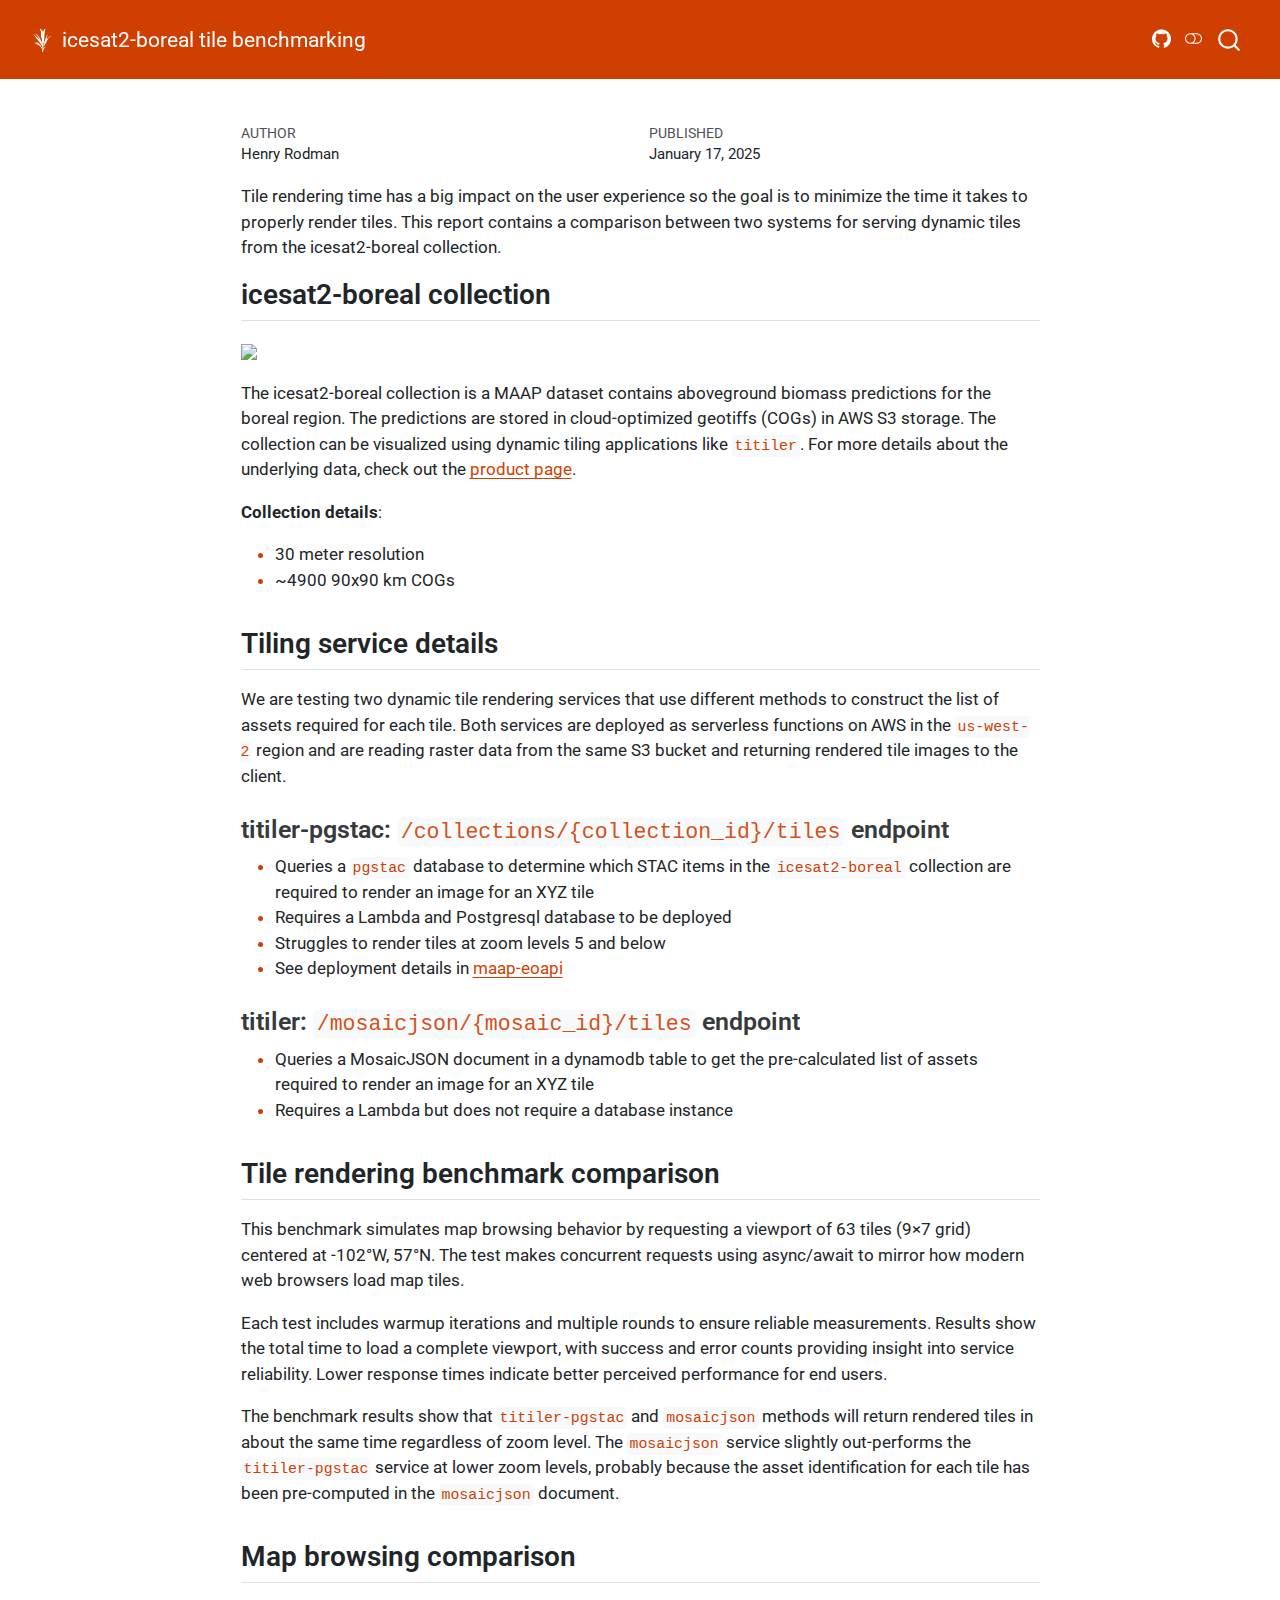
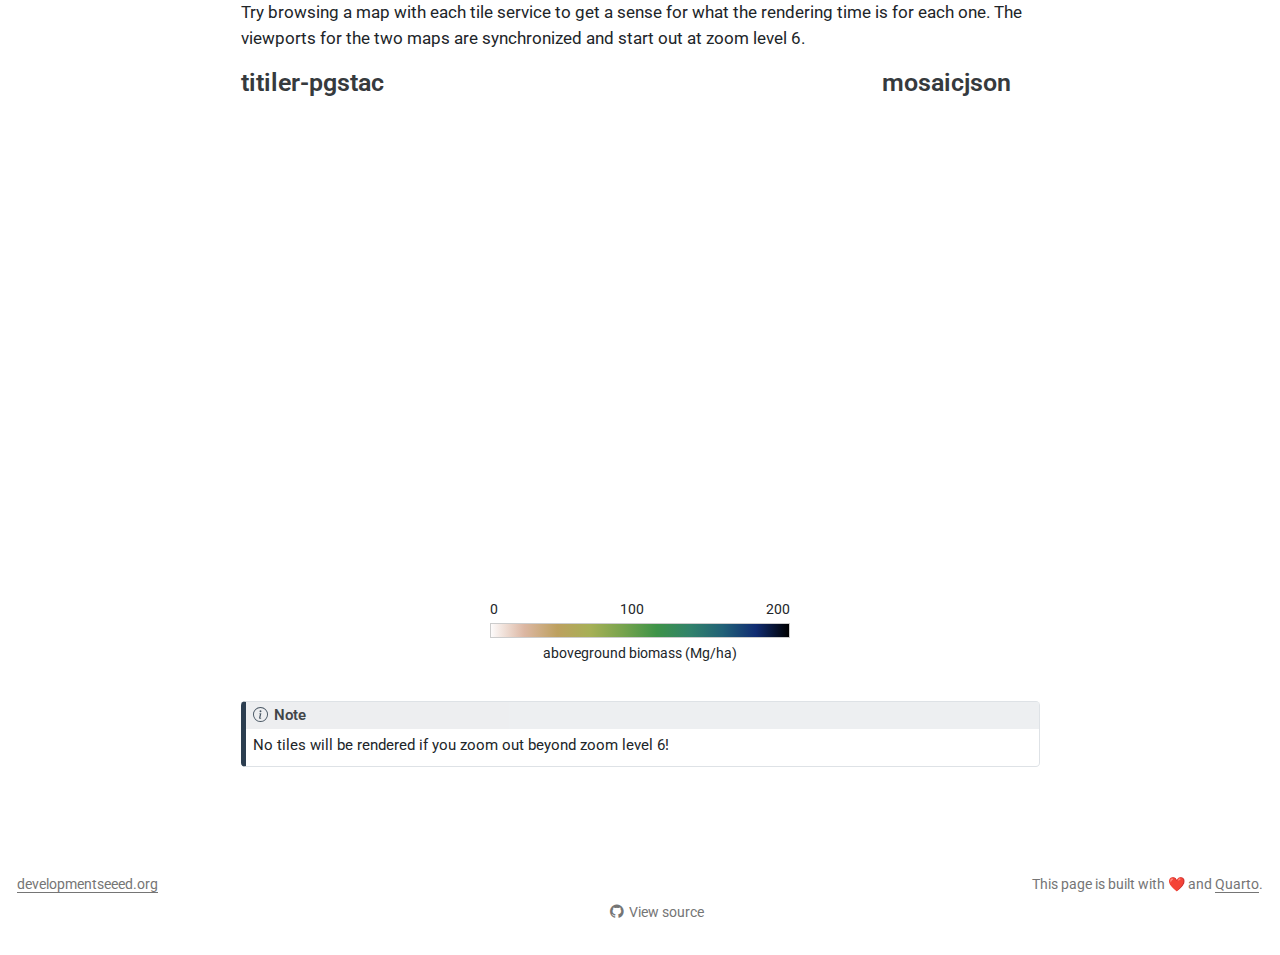
==== commit 6214cd15: "Built site for gh-pages" ====
--- a/index.html
+++ b/index.html
@@ -176,7 +176,6 @@
 <ul>
 <li>Queries a MosaicJSON document in a dynamodb table to get the pre-calculated list of assets required to render an image for an XYZ tile</li>
 <li>Requires a Lambda but does not require a database instance</li>
-<li>Struggles to render tiles at zoom levels 6 and below</li>
 </ul>
 </section>
 </section>
@@ -698,12 +697,12 @@
 </script>
 </div>
 <div id="load-4" class="cell-output cell-output-display">
-<div id="ff53af54-bd83-496e-a296-92f29e33855d">
-  <div id="ce42c794-498d-404f-ad8f-aca569e36cfc" data-root-id="ff53af54-bd83-496e-a296-92f29e33855d" style="display: contents;"></div>
+<div id="feacfe4f-1f74-40f3-853e-0fb1e3a9ab37">
+  <div id="f97d7394-7f96-44bd-af9a-c36e7c6895dd" data-root-id="feacfe4f-1f74-40f3-853e-0fb1e3a9ab37" style="display: contents;"></div>
 </div>
 <script type="application/javascript">(function(root) {
-  var docs_json = {"e2213ba6-e767-4cf9-907a-0c68a2dfc01e":{"version":"3.6.2","title":"Bokeh Application","roots":[{"type":"object","name":"panel.models.browser.BrowserInfo","id":"ff53af54-bd83-496e-a296-92f29e33855d"},{"type":"object","name":"panel.models.comm_manager.CommManager","id":"1681cf58-7cd0-4855-beb5-3574b60cb529","attributes":{"plot_id":"ff53af54-bd83-496e-a296-92f29e33855d","comm_id":"230874669c474dd287a600f020f903be","client_comm_id":"24f470aba375498f9d19eb4dd46046b0"}}],"defs":[{"type":"model","name":"ReactiveHTML1"},{"type":"model","name":"FlexBox1","properties":[{"name":"align_content","kind":"Any","default":"flex-start"},{"name":"align_items","kind":"Any","default":"flex-start"},{"name":"flex_direction","kind":"Any","default":"row"},{"name":"flex_wrap","kind":"Any","default":"wrap"},{"name":"gap","kind":"Any","default":""},{"name":"justify_content","kind":"Any","default":"flex-start"}]},{"type":"model","name":"FloatPanel1","properties":[{"name":"config","kind":"Any","default":{"type":"map"}},{"name":"contained","kind":"Any","default":true},{"name":"position","kind":"Any","default":"right-top"},{"name":"offsetx","kind":"Any","default":null},{"name":"offsety","kind":"Any","default":null},{"name":"theme","kind":"Any","default":"primary"},{"name":"status","kind":"Any","default":"normalized"}]},{"type":"model","name":"GridStack1","properties":[{"name":"mode","kind":"Any","default":"warn"},{"name":"ncols","kind":"Any","default":null},{"name":"nrows","kind":"Any","default":null},{"name":"allow_resize","kind":"Any","default":true},{"name":"allow_drag","kind":"Any","default":true},{"name":"state","kind":"Any","default":[]}]},{"type":"model","name":"drag1","properties":[{"name":"slider_width","kind":"Any","default":5},{"name":"slider_color","kind":"Any","default":"black"},{"name":"value","kind":"Any","default":50}]},{"type":"model","name":"click1","properties":[{"name":"terminal_output","kind":"Any","default":""},{"name":"debug_name","kind":"Any","default":""},{"name":"clears","kind":"Any","default":0}]},{"type":"model","name":"FastWrapper1","properties":[{"name":"object","kind":"Any","default":null},{"name":"style","kind":"Any","default":null}]},{"type":"model","name":"NotificationAreaBase1","properties":[{"name":"js_events","kind":"Any","default":{"type":"map"}},{"name":"position","kind":"Any","default":"bottom-right"},{"name":"_clear","kind":"Any","default":0}]},{"type":"model","name":"NotificationArea1","properties":[{"name":"js_events","kind":"Any","default":{"type":"map"}},{"name":"notifications","kind":"Any","default":[]},{"name":"position","kind":"Any","default":"bottom-right"},{"name":"_clear","kind":"Any","default":0},{"name":"types","kind":"Any","default":[{"type":"map","entries":[["type","warning"],["background","#ffc107"],["icon",{"type":"map","entries":[["className","fas fa-exclamation-triangle"],["tagName","i"],["color","white"]]}]]},{"type":"map","entries":[["type","info"],["background","#007bff"],["icon",{"type":"map","entries":[["className","fas fa-info-circle"],["tagName","i"],["color","white"]]}]]}]}]},{"type":"model","name":"Notification","properties":[{"name":"background","kind":"Any","default":null},{"name":"duration","kind":"Any","default":3000},{"name":"icon","kind":"Any","default":null},{"name":"message","kind":"Any","default":""},{"name":"notification_type","kind":"Any","default":null},{"name":"_destroyed","kind":"Any","default":false}]},{"type":"model","name":"TemplateActions1","properties":[{"name":"open_modal","kind":"Any","default":0},{"name":"close_modal","kind":"Any","default":0}]},{"type":"model","name":"BootstrapTemplateActions1","properties":[{"name":"open_modal","kind":"Any","default":0},{"name":"close_modal","kind":"Any","default":0}]},{"type":"model","name":"TemplateEditor1","properties":[{"name":"layout","kind":"Any","default":[]}]},{"type":"model","name":"MaterialTemplateActions1","properties":[{"name":"open_modal","kind":"Any","default":0},{"name":"close_modal","kind":"Any","default":0}]},{"type":"model","name":"ReactiveESM1","properties":[{"name":"esm_constants","kind":"Any","default":{"type":"map"}}]},{"type":"model","name":"JSComponent1","properties":[{"name":"esm_constants","kind":"Any","default":{"type":"map"}}]},{"type":"model","name":"ReactComponent1","properties":[{"name":"esm_constants","kind":"Any","default":{"type":"map"}}]},{"type":"model","name":"AnyWidgetComponent1","properties":[{"name":"esm_constants","kind":"Any","default":{"type":"map"}}]},{"type":"model","name":"request_value1","properties":[{"name":"fill","kind":"Any","default":"none"},{"name":"_synced","kind":"Any","default":null},{"name":"_request_sync","kind":"Any","default":0}]}]}};
-  var render_items = [{"docid":"e2213ba6-e767-4cf9-907a-0c68a2dfc01e","roots":{"ff53af54-bd83-496e-a296-92f29e33855d":"ce42c794-498d-404f-ad8f-aca569e36cfc"},"root_ids":["ff53af54-bd83-496e-a296-92f29e33855d"]}];
+  var docs_json = {"edaf1765-3587-4222-852d-25a87a510126":{"version":"3.6.2","title":"Bokeh Application","roots":[{"type":"object","name":"panel.models.browser.BrowserInfo","id":"feacfe4f-1f74-40f3-853e-0fb1e3a9ab37"},{"type":"object","name":"panel.models.comm_manager.CommManager","id":"1f95de82-241b-432d-8354-ad0c9597df0d","attributes":{"plot_id":"feacfe4f-1f74-40f3-853e-0fb1e3a9ab37","comm_id":"f1e6d4d10d6346a6aece91afd474a90d","client_comm_id":"fc3cea90ee424ea89b77da8e69982a65"}}],"defs":[{"type":"model","name":"ReactiveHTML1"},{"type":"model","name":"FlexBox1","properties":[{"name":"align_content","kind":"Any","default":"flex-start"},{"name":"align_items","kind":"Any","default":"flex-start"},{"name":"flex_direction","kind":"Any","default":"row"},{"name":"flex_wrap","kind":"Any","default":"wrap"},{"name":"gap","kind":"Any","default":""},{"name":"justify_content","kind":"Any","default":"flex-start"}]},{"type":"model","name":"FloatPanel1","properties":[{"name":"config","kind":"Any","default":{"type":"map"}},{"name":"contained","kind":"Any","default":true},{"name":"position","kind":"Any","default":"right-top"},{"name":"offsetx","kind":"Any","default":null},{"name":"offsety","kind":"Any","default":null},{"name":"theme","kind":"Any","default":"primary"},{"name":"status","kind":"Any","default":"normalized"}]},{"type":"model","name":"GridStack1","properties":[{"name":"mode","kind":"Any","default":"warn"},{"name":"ncols","kind":"Any","default":null},{"name":"nrows","kind":"Any","default":null},{"name":"allow_resize","kind":"Any","default":true},{"name":"allow_drag","kind":"Any","default":true},{"name":"state","kind":"Any","default":[]}]},{"type":"model","name":"drag1","properties":[{"name":"slider_width","kind":"Any","default":5},{"name":"slider_color","kind":"Any","default":"black"},{"name":"value","kind":"Any","default":50}]},{"type":"model","name":"click1","properties":[{"name":"terminal_output","kind":"Any","default":""},{"name":"debug_name","kind":"Any","default":""},{"name":"clears","kind":"Any","default":0}]},{"type":"model","name":"FastWrapper1","properties":[{"name":"object","kind":"Any","default":null},{"name":"style","kind":"Any","default":null}]},{"type":"model","name":"NotificationAreaBase1","properties":[{"name":"js_events","kind":"Any","default":{"type":"map"}},{"name":"position","kind":"Any","default":"bottom-right"},{"name":"_clear","kind":"Any","default":0}]},{"type":"model","name":"NotificationArea1","properties":[{"name":"js_events","kind":"Any","default":{"type":"map"}},{"name":"notifications","kind":"Any","default":[]},{"name":"position","kind":"Any","default":"bottom-right"},{"name":"_clear","kind":"Any","default":0},{"name":"types","kind":"Any","default":[{"type":"map","entries":[["type","warning"],["background","#ffc107"],["icon",{"type":"map","entries":[["className","fas fa-exclamation-triangle"],["tagName","i"],["color","white"]]}]]},{"type":"map","entries":[["type","info"],["background","#007bff"],["icon",{"type":"map","entries":[["className","fas fa-info-circle"],["tagName","i"],["color","white"]]}]]}]}]},{"type":"model","name":"Notification","properties":[{"name":"background","kind":"Any","default":null},{"name":"duration","kind":"Any","default":3000},{"name":"icon","kind":"Any","default":null},{"name":"message","kind":"Any","default":""},{"name":"notification_type","kind":"Any","default":null},{"name":"_destroyed","kind":"Any","default":false}]},{"type":"model","name":"TemplateActions1","properties":[{"name":"open_modal","kind":"Any","default":0},{"name":"close_modal","kind":"Any","default":0}]},{"type":"model","name":"BootstrapTemplateActions1","properties":[{"name":"open_modal","kind":"Any","default":0},{"name":"close_modal","kind":"Any","default":0}]},{"type":"model","name":"TemplateEditor1","properties":[{"name":"layout","kind":"Any","default":[]}]},{"type":"model","name":"MaterialTemplateActions1","properties":[{"name":"open_modal","kind":"Any","default":0},{"name":"close_modal","kind":"Any","default":0}]},{"type":"model","name":"ReactiveESM1","properties":[{"name":"esm_constants","kind":"Any","default":{"type":"map"}}]},{"type":"model","name":"JSComponent1","properties":[{"name":"esm_constants","kind":"Any","default":{"type":"map"}}]},{"type":"model","name":"ReactComponent1","properties":[{"name":"esm_constants","kind":"Any","default":{"type":"map"}}]},{"type":"model","name":"AnyWidgetComponent1","properties":[{"name":"esm_constants","kind":"Any","default":{"type":"map"}}]},{"type":"model","name":"request_value1","properties":[{"name":"fill","kind":"Any","default":"none"},{"name":"_synced","kind":"Any","default":null},{"name":"_request_sync","kind":"Any","default":0}]}]}};
+  var render_items = [{"docid":"edaf1765-3587-4222-852d-25a87a510126","roots":{"feacfe4f-1f74-40f3-853e-0fb1e3a9ab37":"f97d7394-7f96-44bd-af9a-c36e7c6895dd"},"root_ids":["feacfe4f-1f74-40f3-853e-0fb1e3a9ab37"]}];
   var docs = Object.values(docs_json)
   if (!docs) {
     return
@@ -775,12 +774,12 @@
 
 </div>
 <div id="plot-2" class="cell-output cell-output-display" data-execution_count="2">
-<div id="ede7efa3-4f40-453a-b314-5db46887400d">
-  <div id="f9b768aa-8059-4b21-ad46-12e1596e73e7" data-root-id="ede7efa3-4f40-453a-b314-5db46887400d" style="display: contents;"></div>
+<div id="d0daa23e-79c0-46e8-a709-878b5b0cae2c">
+  <div id="ac27ab7e-276d-473c-a90d-9275c5065def" data-root-id="d0daa23e-79c0-46e8-a709-878b5b0cae2c" style="display: contents;"></div>
 </div>
 <script type="application/javascript">(function(root) {
-  var docs_json = {"79678d55-2453-4d98-9b30-2f7d5c0f6e71":{"version":"3.6.2","title":"Bokeh Application","roots":[{"type":"object","name":"Row","id":"ede7efa3-4f40-453a-b314-5db46887400d","attributes":{"name":"Row00398","tags":["embedded"],"stylesheets":["\n:host(.pn-loading):before, .pn-loading:before {\n  background-color: #c3c3c3;\n  mask-size: auto calc(min(50%, 400px));\n  -webkit-mask-size: auto calc(min(50%, 400px));\n}",{"type":"object","name":"ImportedStyleSheet","id":"687b78eb-abc6-413d-b9dd-e5335b395c62","attributes":{"url":"https://cdn.holoviz.org/panel/1.5.4/dist/css/loading.css"}},{"type":"object","name":"ImportedStyleSheet","id":"bcff7f41-c35c-4190-8467-73ea6ca46b5c","attributes":{"url":"https://cdn.holoviz.org/panel/1.5.4/dist/css/listpanel.css"}},{"type":"object","name":"ImportedStyleSheet","id":"e9997af0-bbb4-4f7e-93f9-3af0149d20ec","attributes":{"url":"https://cdn.holoviz.org/panel/1.5.4/dist/bundled/theme/default.css"}},{"type":"object","name":"ImportedStyleSheet","id":"121ef0bb-f1d1-4ad1-9404-e9752db7a345","attributes":{"url":"https://cdn.holoviz.org/panel/1.5.4/dist/bundled/theme/native.css"}}],"min_width":700,"margin":0,"sizing_mode":"stretch_width","align":"start","children":[{"type":"object","name":"Spacer","id":"0942e181-24c8-4ca3-a932-0f37365c5263","attributes":{"name":"HSpacer00402","stylesheets":["\n:host(.pn-loading):before, .pn-loading:before {\n  background-color: #c3c3c3;\n  mask-size: auto calc(min(50%, 400px));\n  -webkit-mask-size: auto calc(min(50%, 400px));\n}",{"id":"687b78eb-abc6-413d-b9dd-e5335b395c62"},{"id":"e9997af0-bbb4-4f7e-93f9-3af0149d20ec"},{"id":"121ef0bb-f1d1-4ad1-9404-e9752db7a345"}],"margin":0,"sizing_mode":"stretch_width","align":"start"}},{"type":"object","name":"Figure","id":"f218a26a-1b75-45ab-89d9-69a9f8b5eda2","attributes":{"width":700,"height":300,"margin":[5,10],"sizing_mode":"fixed","align":"start","x_range":{"type":"object","name":"Range1d","id":"975249cb-9299-4f67-b452-8bd9fb9bc3d8","attributes":{"name":"zoom","tags":[[["zoom",null]],[]],"start":5,"end":11,"reset_start":5,"reset_end":11}},"y_range":{"type":"object","name":"Range1d","id":"b4140c42-0fc8-431c-a269-3d6852446b48","attributes":{"name":"median","tags":[[["median",null]],{"type":"map","entries":[["invert_yaxis",false],["autorange",false]]}],"end":30,"reset_start":0,"reset_end":30}},"x_scale":{"type":"object","name":"LinearScale","id":"5393e6ec-f740-402e-9036-22015ce88823"},"y_scale":{"type":"object","name":"LinearScale","id":"9d61a2fb-127b-4d01-9d12-3595002fe528"},"title":{"type":"object","name":"Title","id":"5568574c-d860-4c81-bc8c-0816ef67a425","attributes":{"text":"time to retrieve 63 image tiles at various zoom levels","text_color":"black","text_font_size":"12pt"}},"renderers":[{"type":"object","name":"GlyphRenderer","id":"810e199c-b9af-4a94-8e4e-9d87ddf5d9f5","attributes":{"name":"mosaicjson","data_source":{"type":"object","name":"ColumnDataSource","id":"30854911-c6ba-409c-8077-6378e8b197fb","attributes":{"selected":{"type":"object","name":"Selection","id":"3533b65e-7d0c-4fc4-b70b-b97f358f7a33","attributes":{"indices":[],"line_indices":[]}},"selection_policy":{"type":"object","name":"UnionRenderers","id":"d0e583d9-3af5-4260-97f5-477b8dd1f157"},"data":{"type":"map","entries":[["zoom",{"type":"ndarray","array":{"type":"bytes","data":"BgAAAAcAAAAIAAAACQAAAAoAAAA="},"shape":[5],"dtype":"int32","order":"little"}],["median",{"type":"ndarray","array":{"type":"bytes","data":"QE+BO2yqFECA3zau2qABQADlHcuuUPg/AF+u7wqv+D8AwfaW6ZT3Pw=="},"shape":[5],"dtype":"float64","order":"little"}],["source",["mosaicjson","mosaicjson","mosaicjson","mosaicjson","mosaicjson"]]]}}},"view":{"type":"object","name":"CDSView","id":"6539b5db-fc54-4260-854a-45f4a5afa3ac","attributes":{"filter":{"type":"object","name":"AllIndices","id":"69f40033-329c-40a4-b037-6dda6f52245c"}}},"glyph":{"type":"object","name":"Line","id":"a73b6838-96c6-43b3-9eb7-16ea3dc08b3d","attributes":{"tags":["apply_ranges"],"x":{"type":"field","field":"zoom"},"y":{"type":"field","field":"median"},"line_color":"#30a2da","line_width":2}},"selection_glyph":{"type":"object","name":"Line","id":"5a8e82c7-8e13-43e4-a01f-5fefa26017f8","attributes":{"tags":["apply_ranges"],"x":{"type":"field","field":"zoom"},"y":{"type":"field","field":"median"},"line_color":"#30a2da","line_width":2}},"nonselection_glyph":{"type":"object","name":"Line","id":"9f9631dc-0e39-42ad-8ef3-6c28463636a8","attributes":{"tags":["apply_ranges"],"x":{"type":"field","field":"zoom"},"y":{"type":"field","field":"median"},"line_color":"#30a2da","line_alpha":0.1,"line_width":2}},"muted_glyph":{"type":"object","name":"Line","id":"7cd1e807-0762-48f4-973d-0708b1ded231","attributes":{"tags":["apply_ranges"],"x":{"type":"field","field":"zoom"},"y":{"type":"field","field":"median"},"line_color":"#30a2da","line_alpha":0.2,"line_width":2}}}},{"type":"object","name":"GlyphRenderer","id":"fed90b3d-b6b5-4a9a-8fa7-4447743982e1","attributes":{"name":"titiler-pgstac","data_source":{"type":"object","name":"ColumnDataSource","id":"09a0b04f-4a92-4db6-b12b-65a0bdf333b4","attributes":{"selected":{"type":"object","name":"Selection","id":"ba843343-2341-4448-a837-a1ae885a747c","attributes":{"indices":[],"line_indices":[]}},"selection_policy":{"type":"object","name":"UnionRenderers","id":"7228dab2-70b2-41bc-a3ef-254a6d536ad4"},"data":{"type":"map","entries":[["zoom",{"type":"ndarray","array":{"type":"bytes","data":"BgAAAAcAAAAIAAAACQAAAAoAAAA="},"shape":[5],"dtype":"int32","order":"little"}],["median",{"type":"ndarray","array":{"type":"bytes","data":"oC3aTiEQHEDA5yeflTENQIDzk3QRRgJAAEku3hPE/T8AsKrBqDr6Pw=="},"shape":[5],"dtype":"float64","order":"little"}],["source",["titiler-pgstac","titiler-pgstac","titiler-pgstac","titiler-pgstac","titiler-pgstac"]]]}}},"view":{"type":"object","name":"CDSView","id":"e2cc0a68-3387-4ccb-938c-275b74c7c2be","attributes":{"filter":{"type":"object","name":"AllIndices","id":"afd65b93-bd08-4db8-9809-9efb182d340b"}}},"glyph":{"type":"object","name":"Line","id":"015551f0-1ad3-45b5-b4a0-a26ed8060aee","attributes":{"tags":["apply_ranges"],"x":{"type":"field","field":"zoom"},"y":{"type":"field","field":"median"},"line_color":"#fc4f30","line_width":2}},"selection_glyph":{"type":"object","name":"Line","id":"bffa5680-3298-4363-acf8-a98e41622618","attributes":{"tags":["apply_ranges"],"x":{"type":"field","field":"zoom"},"y":{"type":"field","field":"median"},"line_color":"#fc4f30","line_width":2}},"nonselection_glyph":{"type":"object","name":"Line","id":"afb88295-1657-4731-ab01-2770cc5e850f","attributes":{"tags":["apply_ranges"],"x":{"type":"field","field":"zoom"},"y":{"type":"field","field":"median"},"line_color":"#fc4f30","line_alpha":0.1,"line_width":2}},"muted_glyph":{"type":"object","name":"Line","id":"2b24d549-8a82-4634-bf6b-f949b2c24f4a","attributes":{"tags":["apply_ranges"],"x":{"type":"field","field":"zoom"},"y":{"type":"field","field":"median"},"line_color":"#fc4f30","line_alpha":0.2,"line_width":2}}}},{"type":"object","name":"GlyphRenderer","id":"92d655e8-01d6-4227-b86a-bbd4bb9d13b6","attributes":{"name":"mosaicjson","data_source":{"type":"object","name":"ColumnDataSource","id":"76b2a7a6-e197-4a07-9f69-8a5bb4c1d137","attributes":{"selected":{"type":"object","name":"Selection","id":"95de2337-f9d2-49b6-9183-bada4863c23a","attributes":{"indices":[],"line_indices":[]}},"selection_policy":{"type":"object","name":"UnionRenderers","id":"953533dd-c5a7-44b2-bed2-4e288b50ba26"},"data":{"type":"map","entries":[["zoom",{"type":"ndarray","array":{"type":"bytes","data":"BgAAAAcAAAAIAAAACQAAAAoAAAA="},"shape":[5],"dtype":"int32","order":"little"}],["median",{"type":"ndarray","array":{"type":"bytes","data":"QE+BO2yqFECA3zau2qABQADlHcuuUPg/AF+u7wqv+D8AwfaW6ZT3Pw=="},"shape":[5],"dtype":"float64","order":"little"}],["source",["mosaicjson","mosaicjson","mosaicjson","mosaicjson","mosaicjson"]]]}}},"view":{"type":"object","name":"CDSView","id":"c5e1a9e8-af4c-4b44-a7b2-5976ed1b12bb","attributes":{"filter":{"type":"object","name":"AllIndices","id":"be0b1b88-02de-4b5a-bc76-da65696e401a"}}},"glyph":{"type":"object","name":"Scatter","id":"a5adb9fa-316e-49f8-88c9-8c1fa605eee7","attributes":{"tags":["apply_ranges"],"x":{"type":"field","field":"zoom"},"y":{"type":"field","field":"median"},"size":{"type":"value","value":5.477225575051661},"line_color":{"type":"value","value":"#30a2da"},"fill_color":{"type":"value","value":"#30a2da"},"hatch_color":{"type":"value","value":"#30a2da"}}},"selection_glyph":{"type":"object","name":"Scatter","id":"9d082936-f54b-45fe-857c-520647dd81f4","attributes":{"tags":["apply_ranges"],"x":{"type":"field","field":"zoom"},"y":{"type":"field","field":"median"},"size":{"type":"value","value":5.477225575051661},"angle":{"type":"value","value":0.0},"line_color":{"type":"value","value":"#30a2da"},"line_alpha":{"type":"value","value":1.0},"line_width":{"type":"value","value":1},"line_join":{"type":"value","value":"bevel"},"line_cap":{"type":"value","value":"butt"},"line_dash":{"type":"value","value":[]},"line_dash_offset":{"type":"value","value":0},"fill_color":{"type":"value","value":"#30a2da"},"fill_alpha":{"type":"value","value":1.0},"hatch_color":{"type":"value","value":"#30a2da"},"hatch_alpha":{"type":"value","value":1.0},"hatch_scale":{"type":"value","value":12.0},"hatch_pattern":{"type":"value","value":null},"hatch_weight":{"type":"value","value":1.0},"marker":{"type":"value","value":"circle"}}},"nonselection_glyph":{"type":"object","name":"Scatter","id":"bed2950d-6980-4984-a6b6-8f013e53e6fe","attributes":{"tags":["apply_ranges"],"x":{"type":"field","field":"zoom"},"y":{"type":"field","field":"median"},"size":{"type":"value","value":5.477225575051661},"line_color":{"type":"value","value":"#30a2da"},"line_alpha":{"type":"value","value":0.1},"fill_color":{"type":"value","value":"#30a2da"},"fill_alpha":{"type":"value","value":0.1},"hatch_color":{"type":"value","value":"#30a2da"},"hatch_alpha":{"type":"value","value":0.1}}},"muted_glyph":{"type":"object","name":"Scatter","id":"508dfd72-ebd4-4fcf-b7b4-7f799c366805","attributes":{"tags":["apply_ranges"],"x":{"type":"field","field":"zoom"},"y":{"type":"field","field":"median"},"size":{"type":"value","value":5.477225575051661},"line_color":{"type":"value","value":"#30a2da"},"line_alpha":{"type":"value","value":0.2},"fill_color":{"type":"value","value":"#30a2da"},"fill_alpha":{"type":"value","value":0.2},"hatch_color":{"type":"value","value":"#30a2da"},"hatch_alpha":{"type":"value","value":0.2}}}}},{"type":"object","name":"GlyphRenderer","id":"e2bef35e-495d-4ebe-843a-29ac09e03e1d","attributes":{"name":"titiler-pgstac","data_source":{"type":"object","name":"ColumnDataSource","id":"0ed69eb1-8e88-48b8-9f4a-68654e11b257","attributes":{"selected":{"type":"object","name":"Selection","id":"69e620f0-b504-4812-a498-71f91129a014","attributes":{"indices":[],"line_indices":[]}},"selection_policy":{"type":"object","name":"UnionRenderers","id":"d4751ae3-00bd-4931-8a1f-6aff9892195b"},"data":{"type":"map","entries":[["zoom",{"type":"ndarray","array":{"type":"bytes","data":"BgAAAAcAAAAIAAAACQAAAAoAAAA="},"shape":[5],"dtype":"int32","order":"little"}],["median",{"type":"ndarray","array":{"type":"bytes","data":"oC3aTiEQHEDA5yeflTENQIDzk3QRRgJAAEku3hPE/T8AsKrBqDr6Pw=="},"shape":[5],"dtype":"float64","order":"little"}],["source",["titiler-pgstac","titiler-pgstac","titiler-pgstac","titiler-pgstac","titiler-pgstac"]]]}}},"view":{"type":"object","name":"CDSView","id":"2ffa7874-8321-4cc2-b5d7-067168147cfe","attributes":{"filter":{"type":"object","name":"AllIndices","id":"cf3e91c4-4657-491a-b3c7-ba24cb55b73e"}}},"glyph":{"type":"object","name":"Scatter","id":"0fb144e7-5306-425b-ad2f-fa573708bb4b","attributes":{"tags":["apply_ranges"],"x":{"type":"field","field":"zoom"},"y":{"type":"field","field":"median"},"size":{"type":"value","value":5.477225575051661},"line_color":{"type":"value","value":"#fc4f30"},"fill_color":{"type":"value","value":"#fc4f30"},"hatch_color":{"type":"value","value":"#fc4f30"}}},"selection_glyph":{"type":"object","name":"Scatter","id":"6b795357-865c-48fb-a87d-6bfbaa6a7473","attributes":{"tags":["apply_ranges"],"x":{"type":"field","field":"zoom"},"y":{"type":"field","field":"median"},"size":{"type":"value","value":5.477225575051661},"angle":{"type":"value","value":0.0},"line_color":{"type":"value","value":"#fc4f30"},"line_alpha":{"type":"value","value":1.0},"line_width":{"type":"value","value":1},"line_join":{"type":"value","value":"bevel"},"line_cap":{"type":"value","value":"butt"},"line_dash":{"type":"value","value":[]},"line_dash_offset":{"type":"value","value":0},"fill_color":{"type":"value","value":"#fc4f30"},"fill_alpha":{"type":"value","value":1.0},"hatch_color":{"type":"value","value":"#fc4f30"},"hatch_alpha":{"type":"value","value":1.0},"hatch_scale":{"type":"value","value":12.0},"hatch_pattern":{"type":"value","value":null},"hatch_weight":{"type":"value","value":1.0},"marker":{"type":"value","value":"circle"}}},"nonselection_glyph":{"type":"object","name":"Scatter","id":"86e150f3-c965-4727-8b75-5ddfa3737f3e","attributes":{"tags":["apply_ranges"],"x":{"type":"field","field":"zoom"},"y":{"type":"field","field":"median"},"size":{"type":"value","value":5.477225575051661},"line_color":{"type":"value","value":"#fc4f30"},"line_alpha":{"type":"value","value":0.1},"fill_color":{"type":"value","value":"#fc4f30"},"fill_alpha":{"type":"value","value":0.1},"hatch_color":{"type":"value","value":"#fc4f30"},"hatch_alpha":{"type":"value","value":0.1}}},"muted_glyph":{"type":"object","name":"Scatter","id":"0b558f7c-b263-4d4d-9f89-d014db268bd7","attributes":{"tags":["apply_ranges"],"x":{"type":"field","field":"zoom"},"y":{"type":"field","field":"median"},"size":{"type":"value","value":5.477225575051661},"line_color":{"type":"value","value":"#fc4f30"},"line_alpha":{"type":"value","value":0.2},"fill_color":{"type":"value","value":"#fc4f30"},"fill_alpha":{"type":"value","value":0.2},"hatch_color":{"type":"value","value":"#fc4f30"},"hatch_alpha":{"type":"value","value":0.2}}}}},{"type":"object","name":"GlyphRenderer","id":"47206e42-fc91-4bec-a7ff-c5dfbfff1446","attributes":{"name":"mosaicjson","data_source":{"type":"object","name":"ColumnDataSource","id":"c50bc66a-94ec-42ee-9f06-3e2ef81567a5","attributes":{"selected":{"type":"object","name":"Selection","id":"573dfdc7-89a3-411b-aff9-63ea41891ad8","attributes":{"indices":[],"line_indices":[]}},"selection_policy":{"type":"object","name":"UnionRenderers","id":"15c35219-19b8-4bdb-8083-700020f14dc2"},"data":{"type":"map","entries":[["x",{"type":"ndarray","array":{"type":"bytes","data":"BgAAAAcAAAAIAAAACQAAAAoAAAAKAAAACQAAAAgAAAAHAAAABgAAAA=="},"shape":[10],"dtype":"int32","order":"little"}],["y",{"type":"ndarray","array":{"type":"bytes","data":"cH3SNYXPF0DASQUBcaUBQACEVIdlNPk/AOEgpQI4+z8AI4Oxxan3P0B9J39a/fY/gO8nZX1l9z/AWwhbtOL3PwAnP3x1zwBAqJ4O7y+8E0A="},"shape":[10],"dtype":"float64","order":"little"}]]}}},"view":{"type":"object","name":"CDSView","id":"84b1bb71-e4f8-4d22-b5e3-3e0a7c8ba962","attributes":{"filter":{"type":"object","name":"AllIndices","id":"d025f318-26cd-4dfe-b8f9-a91d36a67a7e"}}},"glyph":{"type":"object","name":"Patch","id":"b476eabd-f42f-46f9-a144-0dc4a89af91d","attributes":{"tags":["apply_ranges"],"x":{"type":"field","field":"x"},"y":{"type":"field","field":"y"},"line_alpha":0.2,"fill_color":"#30a2da","fill_alpha":0.2,"hatch_color":"#30a2da","hatch_alpha":0.2}},"selection_glyph":{"type":"object","name":"Patch","id":"5d0381b7-db85-4efe-be8a-3c36171a24f0","attributes":{"tags":["apply_ranges"],"x":{"type":"field","field":"x"},"y":{"type":"field","field":"y"},"line_alpha":0.2,"fill_color":"#30a2da","fill_alpha":0.2,"hatch_color":"#30a2da","hatch_alpha":0.2}},"nonselection_glyph":{"type":"object","name":"Patch","id":"2003f2ce-47f8-4cdf-a536-09a1f382fc13","attributes":{"tags":["apply_ranges"],"x":{"type":"field","field":"x"},"y":{"type":"field","field":"y"},"line_alpha":0.2,"fill_color":"#30a2da","fill_alpha":0.2,"hatch_color":"#30a2da","hatch_alpha":0.1}},"muted_glyph":{"type":"object","name":"Patch","id":"a343592c-8085-4b08-b26d-cf3461d7036d","attributes":{"tags":["apply_ranges"],"x":{"type":"field","field":"x"},"y":{"type":"field","field":"y"},"line_alpha":0.2,"fill_color":"#30a2da","fill_alpha":0.2,"hatch_color":"#30a2da","hatch_alpha":0.2}}}},{"type":"object","name":"GlyphRenderer","id":"94c43e03-b4e0-4a53-82a6-acbbd1d8af36","attributes":{"name":"titiler-pgstac","data_source":{"type":"object","name":"ColumnDataSource","id":"fbfe66dc-cccb-4c06-8259-9b6716713332","attributes":{"selected":{"type":"object","name":"Selection","id":"7a9c5539-34be-4b20-93c7-a98e64477cdc","attributes":{"indices":[],"line_indices":[]}},"selection_policy":{"type":"object","name":"UnionRenderers","id":"0989fed2-7717-4340-8443-fc1fc03a98bb"},"data":{"type":"map","entries":[["x",{"type":"ndarray","array":{"type":"bytes","data":"BgAAAAcAAAAIAAAACQAAAAoAAAAKAAAACQAAAAgAAAAHAAAABgAAAA=="},"shape":[10],"dtype":"int32","order":"little"}],["y",{"type":"ndarray","array":{"type":"bytes","data":"uKjTqiu+IEBYC+/pnxccQID4ua5TqgJAwFkFwjKg/j/AWkYfMAX8P0DM7jGny/k/QK+DX/fB/D9gKMTxtjkBQCDF0y1mJAtAINZfZaMZGkA="},"shape":[10],"dtype":"float64","order":"little"}]]}}},"view":{"type":"object","name":"CDSView","id":"f19d9c81-4722-4837-b3ed-991aabd38944","attributes":{"filter":{"type":"object","name":"AllIndices","id":"26e0426f-a4f7-492a-980d-775097ed5b90"}}},"glyph":{"type":"object","name":"Patch","id":"67936be0-7aff-4795-bf2c-91ea5c52a58c","attributes":{"tags":["apply_ranges"],"x":{"type":"field","field":"x"},"y":{"type":"field","field":"y"},"line_alpha":0.2,"fill_color":"#fc4f30","fill_alpha":0.2,"hatch_color":"#fc4f30","hatch_alpha":0.2}},"selection_glyph":{"type":"object","name":"Patch","id":"49ec2e81-04fd-41aa-89f3-ef69bef95d97","attributes":{"tags":["apply_ranges"],"x":{"type":"field","field":"x"},"y":{"type":"field","field":"y"},"line_alpha":0.2,"fill_color":"#fc4f30","fill_alpha":0.2,"hatch_color":"#fc4f30","hatch_alpha":0.2}},"nonselection_glyph":{"type":"object","name":"Patch","id":"8ed1d67f-431c-4c57-8061-23019bab061e","attributes":{"tags":["apply_ranges"],"x":{"type":"field","field":"x"},"y":{"type":"field","field":"y"},"line_alpha":0.2,"fill_color":"#fc4f30","fill_alpha":0.2,"hatch_color":"#fc4f30","hatch_alpha":0.1}},"muted_glyph":{"type":"object","name":"Patch","id":"f6ad0cde-9ef6-4031-a29b-ecfe90d4e9fa","attributes":{"tags":["apply_ranges"],"x":{"type":"field","field":"x"},"y":{"type":"field","field":"y"},"line_alpha":0.2,"fill_color":"#fc4f30","fill_alpha":0.2,"hatch_color":"#fc4f30","hatch_alpha":0.2}}}}],"toolbar":{"type":"object","name":"Toolbar","id":"e010ce8b-c61b-4646-9860-8c447fdfcd4b","attributes":{"tools":[{"type":"object","name":"WheelZoomTool","id":"0f5ef9cc-ec63-4b80-929e-da398becfa2e","attributes":{"tags":["hv_created"],"renderers":"auto","zoom_together":"none"}},{"type":"object","name":"HoverTool","id":"fd5d5b77-5c48-43e4-a908-128cb34eeb3f","attributes":{"tags":["hv_created"],"renderers":[{"id":"810e199c-b9af-4a94-8e4e-9d87ddf5d9f5"},{"id":"fed90b3d-b6b5-4a9a-8fa7-4447743982e1"},{"id":"92d655e8-01d6-4227-b86a-bbd4bb9d13b6"},{"id":"e2bef35e-495d-4ebe-843a-29ac09e03e1d"}],"tooltips":[["source","@{source}"],["zoom","@{zoom}"],["median","@{median}"]]}},{"type":"object","name":"HoverTool","id":"2de7a152-e769-4236-879a-a99371bac7ac","attributes":{"tags":["hv_created"],"renderers":[{"id":"47206e42-fc91-4bec-a7ff-c5dfbfff1446"},{"id":"94c43e03-b4e0-4a53-82a6-acbbd1d8af36"}],"tooltips":[["source","@{source}"],["zoom","@{zoom}"],["q1","@{q1}"],["q3","@{q3}"]]}},{"type":"object","name":"SaveTool","id":"5983501b-8c66-4a3c-b568-2ae3d4ca6c00"},{"type":"object","name":"PanTool","id":"5216987a-7aeb-4a06-ac9f-aac591290de9"},{"type":"object","name":"BoxZoomTool","id":"86af97b4-d6ce-4037-b9cb-29abf417654d","attributes":{"overlay":{"type":"object","name":"BoxAnnotation","id":"8153ddba-6304-401a-9849-2eb0a9004693","attributes":{"syncable":false,"line_color":"black","line_alpha":1.0,"line_width":2,"line_dash":[4,4],"fill_color":"lightgrey","fill_alpha":0.5,"level":"overlay","visible":false,"left":{"type":"number","value":"nan"},"right":{"type":"number","value":"nan"},"top":{"type":"number","value":"nan"},"bottom":{"type":"number","value":"nan"},"left_units":"canvas","right_units":"canvas","top_units":"canvas","bottom_units":"canvas","handles":{"type":"object","name":"BoxInteractionHandles","id":"43f71f46-45eb-4f02-82e4-d599c3acebd5","attributes":{"all":{"type":"object","name":"AreaVisuals","id":"f0fdeb9d-d94a-46dd-93d8-9cb47a832df8","attributes":{"fill_color":"white","hover_fill_color":"lightgray"}}}}}}}},{"type":"object","name":"ResetTool","id":"278e1686-4286-4e74-9059-6f9b6e5b634a"}],"active_drag":{"id":"5216987a-7aeb-4a06-ac9f-aac591290de9"},"active_scroll":{"id":"0f5ef9cc-ec63-4b80-929e-da398becfa2e"}}},"left":[{"type":"object","name":"LinearAxis","id":"4cb3585c-07be-418a-8727-541f31cdc982","attributes":{"ticker":{"type":"object","name":"BasicTicker","id":"09d5eb71-0555-4659-a3b2-8a53354590d5","attributes":{"mantissas":[1,2,5]}},"formatter":{"type":"object","name":"BasicTickFormatter","id":"e5024041-2a33-4234-be69-e24fdd2b3655"},"axis_label":"time (seconds)","major_label_policy":{"type":"object","name":"AllLabels","id":"00450bbb-ebdc-4892-93fc-13c76bad1c3d"}}}],"right":[{"type":"object","name":"Legend","id":"e66de936-658d-4f3f-8248-51aaa65346f7","attributes":{"location":[0,0],"click_policy":"mute","items":[{"type":"object","name":"LegendItem","id":"82332c94-c4a0-4472-a727-a0be2879b997","attributes":{"label":{"type":"value","value":"mosaicjson"},"renderers":[{"id":"810e199c-b9af-4a94-8e4e-9d87ddf5d9f5"},{"id":"92d655e8-01d6-4227-b86a-bbd4bb9d13b6"},{"id":"47206e42-fc91-4bec-a7ff-c5dfbfff1446"}]}},{"type":"object","name":"LegendItem","id":"3f210534-ef65-4380-9440-09d3b41288a9","attributes":{"label":{"type":"value","value":"titiler-pgstac"},"renderers":[{"id":"fed90b3d-b6b5-4a9a-8fa7-4447743982e1"},{"id":"e2bef35e-495d-4ebe-843a-29ac09e03e1d"},{"id":"94c43e03-b4e0-4a53-82a6-acbbd1d8af36"}]}}]}}],"below":[{"type":"object","name":"LinearAxis","id":"d60dfdda-6420-4e13-9ecd-bbe0a788502a","attributes":{"ticker":{"type":"object","name":"FixedTicker","id":"7d83bb67-4304-4c7e-a512-c7de1517502f","attributes":{"ticks":[6,7,8,9,10],"minor_ticks":[]}},"formatter":{"type":"object","name":"BasicTickFormatter","id":"3833931f-f04a-47a5-8842-6036280e2e11"},"axis_label":"zoom level","major_label_policy":{"type":"object","name":"AllLabels","id":"97aed74f-d009-4a6a-a36c-9d232bc3000f"}}}],"center":[{"type":"object","name":"Grid","id":"26c72188-b7ff-4e0b-9ea1-960a0c84afbf","attributes":{"axis":{"id":"d60dfdda-6420-4e13-9ecd-bbe0a788502a"},"grid_line_color":null}},{"type":"object","name":"Grid","id":"97cccbbd-97dc-4a27-8d6e-388ee78c4172","attributes":{"dimension":1,"axis":{"id":"4cb3585c-07be-418a-8727-541f31cdc982"},"grid_line_color":null}}],"min_border_top":10,"min_border_bottom":10,"min_border_left":10,"min_border_right":10,"output_backend":"webgl"}},{"type":"object","name":"Spacer","id":"f016fa1f-53d3-42d4-b51b-1cafb5921bd3","attributes":{"name":"HSpacer00403","stylesheets":["\n:host(.pn-loading):before, .pn-loading:before {\n  background-color: #c3c3c3;\n  mask-size: auto calc(min(50%, 400px));\n  -webkit-mask-size: auto calc(min(50%, 400px));\n}",{"id":"687b78eb-abc6-413d-b9dd-e5335b395c62"},{"id":"e9997af0-bbb4-4f7e-93f9-3af0149d20ec"},{"id":"121ef0bb-f1d1-4ad1-9404-e9752db7a345"}],"margin":0,"sizing_mode":"stretch_width","align":"start"}}]}}],"defs":[{"type":"model","name":"ReactiveHTML1"},{"type":"model","name":"FlexBox1","properties":[{"name":"align_content","kind":"Any","default":"flex-start"},{"name":"align_items","kind":"Any","default":"flex-start"},{"name":"flex_direction","kind":"Any","default":"row"},{"name":"flex_wrap","kind":"Any","default":"wrap"},{"name":"gap","kind":"Any","default":""},{"name":"justify_content","kind":"Any","default":"flex-start"}]},{"type":"model","name":"FloatPanel1","properties":[{"name":"config","kind":"Any","default":{"type":"map"}},{"name":"contained","kind":"Any","default":true},{"name":"position","kind":"Any","default":"right-top"},{"name":"offsetx","kind":"Any","default":null},{"name":"offsety","kind":"Any","default":null},{"name":"theme","kind":"Any","default":"primary"},{"name":"status","kind":"Any","default":"normalized"}]},{"type":"model","name":"GridStack1","properties":[{"name":"mode","kind":"Any","default":"warn"},{"name":"ncols","kind":"Any","default":null},{"name":"nrows","kind":"Any","default":null},{"name":"allow_resize","kind":"Any","default":true},{"name":"allow_drag","kind":"Any","default":true},{"name":"state","kind":"Any","default":[]}]},{"type":"model","name":"drag1","properties":[{"name":"slider_width","kind":"Any","default":5},{"name":"slider_color","kind":"Any","default":"black"},{"name":"value","kind":"Any","default":50}]},{"type":"model","name":"click1","properties":[{"name":"terminal_output","kind":"Any","default":""},{"name":"debug_name","kind":"Any","default":""},{"name":"clears","kind":"Any","default":0}]},{"type":"model","name":"FastWrapper1","properties":[{"name":"object","kind":"Any","default":null},{"name":"style","kind":"Any","default":null}]},{"type":"model","name":"NotificationAreaBase1","properties":[{"name":"js_events","kind":"Any","default":{"type":"map"}},{"name":"position","kind":"Any","default":"bottom-right"},{"name":"_clear","kind":"Any","default":0}]},{"type":"model","name":"NotificationArea1","properties":[{"name":"js_events","kind":"Any","default":{"type":"map"}},{"name":"notifications","kind":"Any","default":[]},{"name":"position","kind":"Any","default":"bottom-right"},{"name":"_clear","kind":"Any","default":0},{"name":"types","kind":"Any","default":[{"type":"map","entries":[["type","warning"],["background","#ffc107"],["icon",{"type":"map","entries":[["className","fas fa-exclamation-triangle"],["tagName","i"],["color","white"]]}]]},{"type":"map","entries":[["type","info"],["background","#007bff"],["icon",{"type":"map","entries":[["className","fas fa-info-circle"],["tagName","i"],["color","white"]]}]]}]}]},{"type":"model","name":"Notification","properties":[{"name":"background","kind":"Any","default":null},{"name":"duration","kind":"Any","default":3000},{"name":"icon","kind":"Any","default":null},{"name":"message","kind":"Any","default":""},{"name":"notification_type","kind":"Any","default":null},{"name":"_destroyed","kind":"Any","default":false}]},{"type":"model","name":"TemplateActions1","properties":[{"name":"open_modal","kind":"Any","default":0},{"name":"close_modal","kind":"Any","default":0}]},{"type":"model","name":"BootstrapTemplateActions1","properties":[{"name":"open_modal","kind":"Any","default":0},{"name":"close_modal","kind":"Any","default":0}]},{"type":"model","name":"TemplateEditor1","properties":[{"name":"layout","kind":"Any","default":[]}]},{"type":"model","name":"MaterialTemplateActions1","properties":[{"name":"open_modal","kind":"Any","default":0},{"name":"close_modal","kind":"Any","default":0}]},{"type":"model","name":"ReactiveESM1","properties":[{"name":"esm_constants","kind":"Any","default":{"type":"map"}}]},{"type":"model","name":"JSComponent1","properties":[{"name":"esm_constants","kind":"Any","default":{"type":"map"}}]},{"type":"model","name":"ReactComponent1","properties":[{"name":"esm_constants","kind":"Any","default":{"type":"map"}}]},{"type":"model","name":"AnyWidgetComponent1","properties":[{"name":"esm_constants","kind":"Any","default":{"type":"map"}}]},{"type":"model","name":"request_value1","properties":[{"name":"fill","kind":"Any","default":"none"},{"name":"_synced","kind":"Any","default":null},{"name":"_request_sync","kind":"Any","default":0}]}]}};
-  var render_items = [{"docid":"79678d55-2453-4d98-9b30-2f7d5c0f6e71","roots":{"ede7efa3-4f40-453a-b314-5db46887400d":"f9b768aa-8059-4b21-ad46-12e1596e73e7"},"root_ids":["ede7efa3-4f40-453a-b314-5db46887400d"]}];
+  var docs_json = {"0fa39e6b-fc51-4cdd-b5f2-30c1f70988e4":{"version":"3.6.2","title":"Bokeh Application","roots":[{"type":"object","name":"Row","id":"d0daa23e-79c0-46e8-a709-878b5b0cae2c","attributes":{"name":"Row00398","tags":["embedded"],"stylesheets":["\n:host(.pn-loading):before, .pn-loading:before {\n  background-color: #c3c3c3;\n  mask-size: auto calc(min(50%, 400px));\n  -webkit-mask-size: auto calc(min(50%, 400px));\n}",{"type":"object","name":"ImportedStyleSheet","id":"f61a747b-60a3-430e-a66f-810f859881f9","attributes":{"url":"https://cdn.holoviz.org/panel/1.5.4/dist/css/loading.css"}},{"type":"object","name":"ImportedStyleSheet","id":"43cdf49e-3ff3-41ff-b38e-e70ba8301cb9","attributes":{"url":"https://cdn.holoviz.org/panel/1.5.4/dist/css/listpanel.css"}},{"type":"object","name":"ImportedStyleSheet","id":"77519349-3652-4c2b-92cb-af2c5ebcfeae","attributes":{"url":"https://cdn.holoviz.org/panel/1.5.4/dist/bundled/theme/default.css"}},{"type":"object","name":"ImportedStyleSheet","id":"aa3ef495-2d83-439f-8846-d6d6a7f2b26b","attributes":{"url":"https://cdn.holoviz.org/panel/1.5.4/dist/bundled/theme/native.css"}}],"min_width":700,"margin":0,"sizing_mode":"stretch_width","align":"start","children":[{"type":"object","name":"Spacer","id":"4c0fbbcb-39ea-4450-9b3a-6408c2d86678","attributes":{"name":"HSpacer00402","stylesheets":["\n:host(.pn-loading):before, .pn-loading:before {\n  background-color: #c3c3c3;\n  mask-size: auto calc(min(50%, 400px));\n  -webkit-mask-size: auto calc(min(50%, 400px));\n}",{"id":"f61a747b-60a3-430e-a66f-810f859881f9"},{"id":"77519349-3652-4c2b-92cb-af2c5ebcfeae"},{"id":"aa3ef495-2d83-439f-8846-d6d6a7f2b26b"}],"margin":0,"sizing_mode":"stretch_width","align":"start"}},{"type":"object","name":"Figure","id":"44b90109-4ad0-4f21-8704-908cefd80848","attributes":{"width":700,"height":300,"margin":[5,10],"sizing_mode":"fixed","align":"start","x_range":{"type":"object","name":"Range1d","id":"341bb657-31d4-4309-8326-08798bf4b59d","attributes":{"name":"zoom","tags":[[["zoom",null]],[]],"start":5,"end":11,"reset_start":5,"reset_end":11}},"y_range":{"type":"object","name":"Range1d","id":"f0128e81-5e10-49bb-9b60-cff16407fa37","attributes":{"name":"median","tags":[[["median",null]],{"type":"map","entries":[["invert_yaxis",false],["autorange",false]]}],"end":30,"reset_start":0,"reset_end":30}},"x_scale":{"type":"object","name":"LinearScale","id":"28179004-f187-4d47-9231-101415582520"},"y_scale":{"type":"object","name":"LinearScale","id":"1255ff7c-db1c-4d82-9f2c-3e7ad7e09a34"},"title":{"type":"object","name":"Title","id":"2129e391-d15a-4a4d-9bfa-5ae9f9a94b65","attributes":{"text":"time to retrieve 63 image tiles at various zoom levels","text_color":"black","text_font_size":"12pt"}},"renderers":[{"type":"object","name":"GlyphRenderer","id":"abfdac75-ee98-48fb-9474-44d12994501d","attributes":{"name":"mosaicjson","data_source":{"type":"object","name":"ColumnDataSource","id":"0d8e2826-e5c9-405c-b515-3a8fa8a5a2a0","attributes":{"selected":{"type":"object","name":"Selection","id":"9d6001c8-7312-4653-8fe5-4f5ef4aa2c88","attributes":{"indices":[],"line_indices":[]}},"selection_policy":{"type":"object","name":"UnionRenderers","id":"3984bd5e-3a8b-4332-859f-782e0632f0a9"},"data":{"type":"map","entries":[["zoom",{"type":"ndarray","array":{"type":"bytes","data":"BgAAAAcAAAAIAAAACQAAAAoAAAA="},"shape":[5],"dtype":"int32","order":"little"}],["median",{"type":"ndarray","array":{"type":"bytes","data":"QE+BO2yqFECA3zau2qABQADlHcuuUPg/AF+u7wqv+D8AwfaW6ZT3Pw=="},"shape":[5],"dtype":"float64","order":"little"}],["source",["mosaicjson","mosaicjson","mosaicjson","mosaicjson","mosaicjson"]]]}}},"view":{"type":"object","name":"CDSView","id":"10b832c2-12a0-4993-8f76-99a31e8c766b","attributes":{"filter":{"type":"object","name":"AllIndices","id":"db5e703b-62c8-4c42-844c-eccb7bdf056d"}}},"glyph":{"type":"object","name":"Line","id":"20809579-f4ab-40ac-bc3c-d71a9ac01990","attributes":{"tags":["apply_ranges"],"x":{"type":"field","field":"zoom"},"y":{"type":"field","field":"median"},"line_color":"#30a2da","line_width":2}},"selection_glyph":{"type":"object","name":"Line","id":"9bdf8669-33bd-449c-962d-3f9058baae4b","attributes":{"tags":["apply_ranges"],"x":{"type":"field","field":"zoom"},"y":{"type":"field","field":"median"},"line_color":"#30a2da","line_width":2}},"nonselection_glyph":{"type":"object","name":"Line","id":"d85be8e5-ea7c-4c14-8753-5e8f433cd318","attributes":{"tags":["apply_ranges"],"x":{"type":"field","field":"zoom"},"y":{"type":"field","field":"median"},"line_color":"#30a2da","line_alpha":0.1,"line_width":2}},"muted_glyph":{"type":"object","name":"Line","id":"5b265f01-eb06-456e-831d-032820961874","attributes":{"tags":["apply_ranges"],"x":{"type":"field","field":"zoom"},"y":{"type":"field","field":"median"},"line_color":"#30a2da","line_alpha":0.2,"line_width":2}}}},{"type":"object","name":"GlyphRenderer","id":"e14d6b44-026d-4bbb-be09-81558f4e4d19","attributes":{"name":"titiler-pgstac","data_source":{"type":"object","name":"ColumnDataSource","id":"f70ca054-3b45-4f57-87e6-5485fc6fa653","attributes":{"selected":{"type":"object","name":"Selection","id":"4f722368-4504-4b7c-98d5-13b3e7304b21","attributes":{"indices":[],"line_indices":[]}},"selection_policy":{"type":"object","name":"UnionRenderers","id":"168c8f48-8057-4447-900f-5ee95ef4dc04"},"data":{"type":"map","entries":[["zoom",{"type":"ndarray","array":{"type":"bytes","data":"BgAAAAcAAAAIAAAACQAAAAoAAAA="},"shape":[5],"dtype":"int32","order":"little"}],["median",{"type":"ndarray","array":{"type":"bytes","data":"oC3aTiEQHEDA5yeflTENQIDzk3QRRgJAAEku3hPE/T8AsKrBqDr6Pw=="},"shape":[5],"dtype":"float64","order":"little"}],["source",["titiler-pgstac","titiler-pgstac","titiler-pgstac","titiler-pgstac","titiler-pgstac"]]]}}},"view":{"type":"object","name":"CDSView","id":"ca51c929-199e-4ff7-a8d0-1fcd53ea4409","attributes":{"filter":{"type":"object","name":"AllIndices","id":"fa3864c8-1e90-429a-b20f-92166314ca00"}}},"glyph":{"type":"object","name":"Line","id":"1834adf0-b8c2-4aa8-86a0-bc945f568988","attributes":{"tags":["apply_ranges"],"x":{"type":"field","field":"zoom"},"y":{"type":"field","field":"median"},"line_color":"#fc4f30","line_width":2}},"selection_glyph":{"type":"object","name":"Line","id":"095a781b-512c-41a7-b124-d9637073456e","attributes":{"tags":["apply_ranges"],"x":{"type":"field","field":"zoom"},"y":{"type":"field","field":"median"},"line_color":"#fc4f30","line_width":2}},"nonselection_glyph":{"type":"object","name":"Line","id":"6619b26e-73c6-49b9-b6db-5b1b0a8f627c","attributes":{"tags":["apply_ranges"],"x":{"type":"field","field":"zoom"},"y":{"type":"field","field":"median"},"line_color":"#fc4f30","line_alpha":0.1,"line_width":2}},"muted_glyph":{"type":"object","name":"Line","id":"b26b68b7-faf6-4567-b7a0-b9700f038f04","attributes":{"tags":["apply_ranges"],"x":{"type":"field","field":"zoom"},"y":{"type":"field","field":"median"},"line_color":"#fc4f30","line_alpha":0.2,"line_width":2}}}},{"type":"object","name":"GlyphRenderer","id":"e2203f2a-f683-4cb9-93c7-498a352e1dda","attributes":{"name":"mosaicjson","data_source":{"type":"object","name":"ColumnDataSource","id":"fdfb30d8-e42f-41e1-86ba-ea6c205bc4c5","attributes":{"selected":{"type":"object","name":"Selection","id":"ef3c5ee1-cd99-4491-9398-97572a83939a","attributes":{"indices":[],"line_indices":[]}},"selection_policy":{"type":"object","name":"UnionRenderers","id":"9dbf62f8-ce31-4e36-a958-2fa00f5a90f9"},"data":{"type":"map","entries":[["zoom",{"type":"ndarray","array":{"type":"bytes","data":"BgAAAAcAAAAIAAAACQAAAAoAAAA="},"shape":[5],"dtype":"int32","order":"little"}],["median",{"type":"ndarray","array":{"type":"bytes","data":"QE+BO2yqFECA3zau2qABQADlHcuuUPg/AF+u7wqv+D8AwfaW6ZT3Pw=="},"shape":[5],"dtype":"float64","order":"little"}],["source",["mosaicjson","mosaicjson","mosaicjson","mosaicjson","mosaicjson"]]]}}},"view":{"type":"object","name":"CDSView","id":"7228e5d0-f26d-4723-b3bb-bc5735a72625","attributes":{"filter":{"type":"object","name":"AllIndices","id":"801c3fd6-62ee-4b4b-b6ea-47544dbefefb"}}},"glyph":{"type":"object","name":"Scatter","id":"b24fcdf0-bd5e-4772-8a6c-46199602519a","attributes":{"tags":["apply_ranges"],"x":{"type":"field","field":"zoom"},"y":{"type":"field","field":"median"},"size":{"type":"value","value":5.477225575051661},"line_color":{"type":"value","value":"#30a2da"},"fill_color":{"type":"value","value":"#30a2da"},"hatch_color":{"type":"value","value":"#30a2da"}}},"selection_glyph":{"type":"object","name":"Scatter","id":"af078e9e-611b-413f-b61e-e01111a509f4","attributes":{"tags":["apply_ranges"],"x":{"type":"field","field":"zoom"},"y":{"type":"field","field":"median"},"size":{"type":"value","value":5.477225575051661},"angle":{"type":"value","value":0.0},"line_color":{"type":"value","value":"#30a2da"},"line_alpha":{"type":"value","value":1.0},"line_width":{"type":"value","value":1},"line_join":{"type":"value","value":"bevel"},"line_cap":{"type":"value","value":"butt"},"line_dash":{"type":"value","value":[]},"line_dash_offset":{"type":"value","value":0},"fill_color":{"type":"value","value":"#30a2da"},"fill_alpha":{"type":"value","value":1.0},"hatch_color":{"type":"value","value":"#30a2da"},"hatch_alpha":{"type":"value","value":1.0},"hatch_scale":{"type":"value","value":12.0},"hatch_pattern":{"type":"value","value":null},"hatch_weight":{"type":"value","value":1.0},"marker":{"type":"value","value":"circle"}}},"nonselection_glyph":{"type":"object","name":"Scatter","id":"ee22c087-8e0f-46d8-b94a-2e7f2594bd89","attributes":{"tags":["apply_ranges"],"x":{"type":"field","field":"zoom"},"y":{"type":"field","field":"median"},"size":{"type":"value","value":5.477225575051661},"line_color":{"type":"value","value":"#30a2da"},"line_alpha":{"type":"value","value":0.1},"fill_color":{"type":"value","value":"#30a2da"},"fill_alpha":{"type":"value","value":0.1},"hatch_color":{"type":"value","value":"#30a2da"},"hatch_alpha":{"type":"value","value":0.1}}},"muted_glyph":{"type":"object","name":"Scatter","id":"c6319686-19a2-4e5d-80df-e714f5cdb6bc","attributes":{"tags":["apply_ranges"],"x":{"type":"field","field":"zoom"},"y":{"type":"field","field":"median"},"size":{"type":"value","value":5.477225575051661},"line_color":{"type":"value","value":"#30a2da"},"line_alpha":{"type":"value","value":0.2},"fill_color":{"type":"value","value":"#30a2da"},"fill_alpha":{"type":"value","value":0.2},"hatch_color":{"type":"value","value":"#30a2da"},"hatch_alpha":{"type":"value","value":0.2}}}}},{"type":"object","name":"GlyphRenderer","id":"815b097b-b4ad-488a-8e5f-aabc9ef56325","attributes":{"name":"titiler-pgstac","data_source":{"type":"object","name":"ColumnDataSource","id":"645e768f-ae3e-4a62-9a1f-a41f142c303b","attributes":{"selected":{"type":"object","name":"Selection","id":"28adcc7e-8bac-4f5b-bdd8-33f70c2b7237","attributes":{"indices":[],"line_indices":[]}},"selection_policy":{"type":"object","name":"UnionRenderers","id":"0790f518-cf17-4160-ac65-3136c6027090"},"data":{"type":"map","entries":[["zoom",{"type":"ndarray","array":{"type":"bytes","data":"BgAAAAcAAAAIAAAACQAAAAoAAAA="},"shape":[5],"dtype":"int32","order":"little"}],["median",{"type":"ndarray","array":{"type":"bytes","data":"oC3aTiEQHEDA5yeflTENQIDzk3QRRgJAAEku3hPE/T8AsKrBqDr6Pw=="},"shape":[5],"dtype":"float64","order":"little"}],["source",["titiler-pgstac","titiler-pgstac","titiler-pgstac","titiler-pgstac","titiler-pgstac"]]]}}},"view":{"type":"object","name":"CDSView","id":"d4dcdf67-ee08-437f-88ba-49efc03f4c3a","attributes":{"filter":{"type":"object","name":"AllIndices","id":"faa2b7bc-1d05-4d52-99b2-9ad37a6cb66b"}}},"glyph":{"type":"object","name":"Scatter","id":"7b869f0a-24b7-4955-bc05-6944ebcc604f","attributes":{"tags":["apply_ranges"],"x":{"type":"field","field":"zoom"},"y":{"type":"field","field":"median"},"size":{"type":"value","value":5.477225575051661},"line_color":{"type":"value","value":"#fc4f30"},"fill_color":{"type":"value","value":"#fc4f30"},"hatch_color":{"type":"value","value":"#fc4f30"}}},"selection_glyph":{"type":"object","name":"Scatter","id":"9fdcc74a-9851-4fff-8cb5-6ae65f498bec","attributes":{"tags":["apply_ranges"],"x":{"type":"field","field":"zoom"},"y":{"type":"field","field":"median"},"size":{"type":"value","value":5.477225575051661},"angle":{"type":"value","value":0.0},"line_color":{"type":"value","value":"#fc4f30"},"line_alpha":{"type":"value","value":1.0},"line_width":{"type":"value","value":1},"line_join":{"type":"value","value":"bevel"},"line_cap":{"type":"value","value":"butt"},"line_dash":{"type":"value","value":[]},"line_dash_offset":{"type":"value","value":0},"fill_color":{"type":"value","value":"#fc4f30"},"fill_alpha":{"type":"value","value":1.0},"hatch_color":{"type":"value","value":"#fc4f30"},"hatch_alpha":{"type":"value","value":1.0},"hatch_scale":{"type":"value","value":12.0},"hatch_pattern":{"type":"value","value":null},"hatch_weight":{"type":"value","value":1.0},"marker":{"type":"value","value":"circle"}}},"nonselection_glyph":{"type":"object","name":"Scatter","id":"b4e15191-f1b0-4d42-b145-f6da0c19f819","attributes":{"tags":["apply_ranges"],"x":{"type":"field","field":"zoom"},"y":{"type":"field","field":"median"},"size":{"type":"value","value":5.477225575051661},"line_color":{"type":"value","value":"#fc4f30"},"line_alpha":{"type":"value","value":0.1},"fill_color":{"type":"value","value":"#fc4f30"},"fill_alpha":{"type":"value","value":0.1},"hatch_color":{"type":"value","value":"#fc4f30"},"hatch_alpha":{"type":"value","value":0.1}}},"muted_glyph":{"type":"object","name":"Scatter","id":"c4c78b0d-42f0-4fa6-8368-7dcf089f03db","attributes":{"tags":["apply_ranges"],"x":{"type":"field","field":"zoom"},"y":{"type":"field","field":"median"},"size":{"type":"value","value":5.477225575051661},"line_color":{"type":"value","value":"#fc4f30"},"line_alpha":{"type":"value","value":0.2},"fill_color":{"type":"value","value":"#fc4f30"},"fill_alpha":{"type":"value","value":0.2},"hatch_color":{"type":"value","value":"#fc4f30"},"hatch_alpha":{"type":"value","value":0.2}}}}},{"type":"object","name":"GlyphRenderer","id":"5aa18636-8f7b-4320-b083-e0ba1aa19258","attributes":{"name":"mosaicjson","data_source":{"type":"object","name":"ColumnDataSource","id":"8cb8ac0a-4464-4bbd-94ad-251aa457e46b","attributes":{"selected":{"type":"object","name":"Selection","id":"529a92c1-43e6-4be1-ae22-dfb98e52cbe2","attributes":{"indices":[],"line_indices":[]}},"selection_policy":{"type":"object","name":"UnionRenderers","id":"e8252c08-1070-4ef6-b74a-187592cf4a29"},"data":{"type":"map","entries":[["x",{"type":"ndarray","array":{"type":"bytes","data":"BgAAAAcAAAAIAAAACQAAAAoAAAAKAAAACQAAAAgAAAAHAAAABgAAAA=="},"shape":[10],"dtype":"int32","order":"little"}],["y",{"type":"ndarray","array":{"type":"bytes","data":"cH3SNYXPF0DASQUBcaUBQACEVIdlNPk/AOEgpQI4+z8AI4Oxxan3P0B9J39a/fY/gO8nZX1l9z/AWwhbtOL3PwAnP3x1zwBAqJ4O7y+8E0A="},"shape":[10],"dtype":"float64","order":"little"}]]}}},"view":{"type":"object","name":"CDSView","id":"7267c5fb-fc05-402d-bcfc-a882ff3e588f","attributes":{"filter":{"type":"object","name":"AllIndices","id":"e1b27d80-b49d-4465-a078-637af87a1a7c"}}},"glyph":{"type":"object","name":"Patch","id":"5ecd6ae0-c768-4f1a-b83c-fca8d4677e4d","attributes":{"tags":["apply_ranges"],"x":{"type":"field","field":"x"},"y":{"type":"field","field":"y"},"line_alpha":0.2,"fill_color":"#30a2da","fill_alpha":0.2,"hatch_color":"#30a2da","hatch_alpha":0.2}},"selection_glyph":{"type":"object","name":"Patch","id":"36104224-9992-4b9b-9b18-4a1b42621057","attributes":{"tags":["apply_ranges"],"x":{"type":"field","field":"x"},"y":{"type":"field","field":"y"},"line_alpha":0.2,"fill_color":"#30a2da","fill_alpha":0.2,"hatch_color":"#30a2da","hatch_alpha":0.2}},"nonselection_glyph":{"type":"object","name":"Patch","id":"5c5c1980-bba6-4ea9-b0b6-1ad45a310380","attributes":{"tags":["apply_ranges"],"x":{"type":"field","field":"x"},"y":{"type":"field","field":"y"},"line_alpha":0.2,"fill_color":"#30a2da","fill_alpha":0.2,"hatch_color":"#30a2da","hatch_alpha":0.1}},"muted_glyph":{"type":"object","name":"Patch","id":"5f03fd3c-ff19-4f62-bc51-d8c8b4615723","attributes":{"tags":["apply_ranges"],"x":{"type":"field","field":"x"},"y":{"type":"field","field":"y"},"line_alpha":0.2,"fill_color":"#30a2da","fill_alpha":0.2,"hatch_color":"#30a2da","hatch_alpha":0.2}}}},{"type":"object","name":"GlyphRenderer","id":"f0be8998-fc2f-49a4-9543-d77ea9368917","attributes":{"name":"titiler-pgstac","data_source":{"type":"object","name":"ColumnDataSource","id":"3b59f214-1021-435d-8e3f-37586ce0d3fd","attributes":{"selected":{"type":"object","name":"Selection","id":"f62c9a84-ee84-46cc-b8ee-b55f6df9d32e","attributes":{"indices":[],"line_indices":[]}},"selection_policy":{"type":"object","name":"UnionRenderers","id":"f4606bef-b0ef-4724-8009-bd173f1c93b3"},"data":{"type":"map","entries":[["x",{"type":"ndarray","array":{"type":"bytes","data":"BgAAAAcAAAAIAAAACQAAAAoAAAAKAAAACQAAAAgAAAAHAAAABgAAAA=="},"shape":[10],"dtype":"int32","order":"little"}],["y",{"type":"ndarray","array":{"type":"bytes","data":"uKjTqiu+IEBYC+/pnxccQID4ua5TqgJAwFkFwjKg/j/AWkYfMAX8P0DM7jGny/k/QK+DX/fB/D9gKMTxtjkBQCDF0y1mJAtAINZfZaMZGkA="},"shape":[10],"dtype":"float64","order":"little"}]]}}},"view":{"type":"object","name":"CDSView","id":"8e46ce53-b883-4158-a3eb-93a2c062b606","attributes":{"filter":{"type":"object","name":"AllIndices","id":"1a8873e8-555f-4d42-8a10-2443602a2740"}}},"glyph":{"type":"object","name":"Patch","id":"7aeee29a-6953-4eb0-904f-8e7914b29485","attributes":{"tags":["apply_ranges"],"x":{"type":"field","field":"x"},"y":{"type":"field","field":"y"},"line_alpha":0.2,"fill_color":"#fc4f30","fill_alpha":0.2,"hatch_color":"#fc4f30","hatch_alpha":0.2}},"selection_glyph":{"type":"object","name":"Patch","id":"fe0e1a35-cdb6-4497-82b4-178ccfef3906","attributes":{"tags":["apply_ranges"],"x":{"type":"field","field":"x"},"y":{"type":"field","field":"y"},"line_alpha":0.2,"fill_color":"#fc4f30","fill_alpha":0.2,"hatch_color":"#fc4f30","hatch_alpha":0.2}},"nonselection_glyph":{"type":"object","name":"Patch","id":"2c6fe900-6687-4477-a9b0-c6a3144c0bb7","attributes":{"tags":["apply_ranges"],"x":{"type":"field","field":"x"},"y":{"type":"field","field":"y"},"line_alpha":0.2,"fill_color":"#fc4f30","fill_alpha":0.2,"hatch_color":"#fc4f30","hatch_alpha":0.1}},"muted_glyph":{"type":"object","name":"Patch","id":"4b768b27-7647-4aea-9e04-3360325a2e3f","attributes":{"tags":["apply_ranges"],"x":{"type":"field","field":"x"},"y":{"type":"field","field":"y"},"line_alpha":0.2,"fill_color":"#fc4f30","fill_alpha":0.2,"hatch_color":"#fc4f30","hatch_alpha":0.2}}}}],"toolbar":{"type":"object","name":"Toolbar","id":"b9479ac5-ea07-48ae-a600-cc202a763c02","attributes":{"tools":[{"type":"object","name":"WheelZoomTool","id":"fd5e381f-628f-4bfe-b438-d84b1c698b9a","attributes":{"tags":["hv_created"],"renderers":"auto","zoom_together":"none"}},{"type":"object","name":"HoverTool","id":"807ad674-7936-4762-9250-83d69a1d6601","attributes":{"tags":["hv_created"],"renderers":[{"id":"abfdac75-ee98-48fb-9474-44d12994501d"},{"id":"e14d6b44-026d-4bbb-be09-81558f4e4d19"},{"id":"e2203f2a-f683-4cb9-93c7-498a352e1dda"},{"id":"815b097b-b4ad-488a-8e5f-aabc9ef56325"}],"tooltips":[["source","@{source}"],["zoom","@{zoom}"],["median","@{median}"]]}},{"type":"object","name":"HoverTool","id":"79072328-cb63-4279-8da4-6fd99bb25aad","attributes":{"tags":["hv_created"],"renderers":[{"id":"5aa18636-8f7b-4320-b083-e0ba1aa19258"},{"id":"f0be8998-fc2f-49a4-9543-d77ea9368917"}],"tooltips":[["source","@{source}"],["zoom","@{zoom}"],["q1","@{q1}"],["q3","@{q3}"]]}},{"type":"object","name":"SaveTool","id":"3c3a12b6-3f07-475d-87d7-d4e1adc2eaf3"},{"type":"object","name":"PanTool","id":"8b001ef7-28ae-48ce-86be-91bc18baf8e5"},{"type":"object","name":"BoxZoomTool","id":"82b2492f-f18e-4af2-aae0-32d4fc0b9e09","attributes":{"overlay":{"type":"object","name":"BoxAnnotation","id":"f7418810-9635-4ad8-b847-23f601938ca3","attributes":{"syncable":false,"line_color":"black","line_alpha":1.0,"line_width":2,"line_dash":[4,4],"fill_color":"lightgrey","fill_alpha":0.5,"level":"overlay","visible":false,"left":{"type":"number","value":"nan"},"right":{"type":"number","value":"nan"},"top":{"type":"number","value":"nan"},"bottom":{"type":"number","value":"nan"},"left_units":"canvas","right_units":"canvas","top_units":"canvas","bottom_units":"canvas","handles":{"type":"object","name":"BoxInteractionHandles","id":"31247af5-6f2d-4e20-a766-c0f9df1546e9","attributes":{"all":{"type":"object","name":"AreaVisuals","id":"53d0da7a-56e6-474c-b469-47855dbb1725","attributes":{"fill_color":"white","hover_fill_color":"lightgray"}}}}}}}},{"type":"object","name":"ResetTool","id":"f42717c3-7d80-4c15-b840-8ac9b862d93b"}],"active_drag":{"id":"8b001ef7-28ae-48ce-86be-91bc18baf8e5"},"active_scroll":{"id":"fd5e381f-628f-4bfe-b438-d84b1c698b9a"}}},"left":[{"type":"object","name":"LinearAxis","id":"5b563e1b-a443-45f4-8001-8937a1bfb113","attributes":{"ticker":{"type":"object","name":"BasicTicker","id":"0a7c23d3-5066-442f-8f5c-231a3c10c70a","attributes":{"mantissas":[1,2,5]}},"formatter":{"type":"object","name":"BasicTickFormatter","id":"ac3cf59e-0e55-4a71-a9fa-647a0f3bc244"},"axis_label":"time (seconds)","major_label_policy":{"type":"object","name":"AllLabels","id":"d2442394-d932-4648-81c5-4ad36376a4dd"}}}],"right":[{"type":"object","name":"Legend","id":"a974acb3-2a1d-4a16-9f9e-efb05b11954d","attributes":{"location":[0,0],"click_policy":"mute","items":[{"type":"object","name":"LegendItem","id":"ed67cb9e-f379-4f30-af88-2191bcd5f51e","attributes":{"label":{"type":"value","value":"mosaicjson"},"renderers":[{"id":"abfdac75-ee98-48fb-9474-44d12994501d"},{"id":"e2203f2a-f683-4cb9-93c7-498a352e1dda"},{"id":"5aa18636-8f7b-4320-b083-e0ba1aa19258"}]}},{"type":"object","name":"LegendItem","id":"986c649e-cfd1-4504-b69c-a5f9b734c42d","attributes":{"label":{"type":"value","value":"titiler-pgstac"},"renderers":[{"id":"e14d6b44-026d-4bbb-be09-81558f4e4d19"},{"id":"815b097b-b4ad-488a-8e5f-aabc9ef56325"},{"id":"f0be8998-fc2f-49a4-9543-d77ea9368917"}]}}]}}],"below":[{"type":"object","name":"LinearAxis","id":"c1c4442d-2e12-4569-96d0-aeb462a330d3","attributes":{"ticker":{"type":"object","name":"FixedTicker","id":"1cfe22f7-c300-4024-9664-b5d616f9f70a","attributes":{"ticks":[6,7,8,9,10],"minor_ticks":[]}},"formatter":{"type":"object","name":"BasicTickFormatter","id":"8559a152-4356-4f71-80b3-cad707eb8ebd"},"axis_label":"zoom level","major_label_policy":{"type":"object","name":"AllLabels","id":"b08a3323-2f33-42c5-9a6a-11518fe20522"}}}],"center":[{"type":"object","name":"Grid","id":"ccb0ca41-bc78-42fd-8d44-2abe2e2acfdd","attributes":{"axis":{"id":"c1c4442d-2e12-4569-96d0-aeb462a330d3"},"grid_line_color":null}},{"type":"object","name":"Grid","id":"d29ecace-8d29-4f68-9b1f-bcbb1892754c","attributes":{"dimension":1,"axis":{"id":"5b563e1b-a443-45f4-8001-8937a1bfb113"},"grid_line_color":null}}],"min_border_top":10,"min_border_bottom":10,"min_border_left":10,"min_border_right":10,"output_backend":"webgl"}},{"type":"object","name":"Spacer","id":"5d3ea7ee-3a6d-42aa-9bfb-f3e4e4cfe83c","attributes":{"name":"HSpacer00403","stylesheets":["\n:host(.pn-loading):before, .pn-loading:before {\n  background-color: #c3c3c3;\n  mask-size: auto calc(min(50%, 400px));\n  -webkit-mask-size: auto calc(min(50%, 400px));\n}",{"id":"f61a747b-60a3-430e-a66f-810f859881f9"},{"id":"77519349-3652-4c2b-92cb-af2c5ebcfeae"},{"id":"aa3ef495-2d83-439f-8846-d6d6a7f2b26b"}],"margin":0,"sizing_mode":"stretch_width","align":"start"}}]}}],"defs":[{"type":"model","name":"ReactiveHTML1"},{"type":"model","name":"FlexBox1","properties":[{"name":"align_content","kind":"Any","default":"flex-start"},{"name":"align_items","kind":"Any","default":"flex-start"},{"name":"flex_direction","kind":"Any","default":"row"},{"name":"flex_wrap","kind":"Any","default":"wrap"},{"name":"gap","kind":"Any","default":""},{"name":"justify_content","kind":"Any","default":"flex-start"}]},{"type":"model","name":"FloatPanel1","properties":[{"name":"config","kind":"Any","default":{"type":"map"}},{"name":"contained","kind":"Any","default":true},{"name":"position","kind":"Any","default":"right-top"},{"name":"offsetx","kind":"Any","default":null},{"name":"offsety","kind":"Any","default":null},{"name":"theme","kind":"Any","default":"primary"},{"name":"status","kind":"Any","default":"normalized"}]},{"type":"model","name":"GridStack1","properties":[{"name":"mode","kind":"Any","default":"warn"},{"name":"ncols","kind":"Any","default":null},{"name":"nrows","kind":"Any","default":null},{"name":"allow_resize","kind":"Any","default":true},{"name":"allow_drag","kind":"Any","default":true},{"name":"state","kind":"Any","default":[]}]},{"type":"model","name":"drag1","properties":[{"name":"slider_width","kind":"Any","default":5},{"name":"slider_color","kind":"Any","default":"black"},{"name":"value","kind":"Any","default":50}]},{"type":"model","name":"click1","properties":[{"name":"terminal_output","kind":"Any","default":""},{"name":"debug_name","kind":"Any","default":""},{"name":"clears","kind":"Any","default":0}]},{"type":"model","name":"FastWrapper1","properties":[{"name":"object","kind":"Any","default":null},{"name":"style","kind":"Any","default":null}]},{"type":"model","name":"NotificationAreaBase1","properties":[{"name":"js_events","kind":"Any","default":{"type":"map"}},{"name":"position","kind":"Any","default":"bottom-right"},{"name":"_clear","kind":"Any","default":0}]},{"type":"model","name":"NotificationArea1","properties":[{"name":"js_events","kind":"Any","default":{"type":"map"}},{"name":"notifications","kind":"Any","default":[]},{"name":"position","kind":"Any","default":"bottom-right"},{"name":"_clear","kind":"Any","default":0},{"name":"types","kind":"Any","default":[{"type":"map","entries":[["type","warning"],["background","#ffc107"],["icon",{"type":"map","entries":[["className","fas fa-exclamation-triangle"],["tagName","i"],["color","white"]]}]]},{"type":"map","entries":[["type","info"],["background","#007bff"],["icon",{"type":"map","entries":[["className","fas fa-info-circle"],["tagName","i"],["color","white"]]}]]}]}]},{"type":"model","name":"Notification","properties":[{"name":"background","kind":"Any","default":null},{"name":"duration","kind":"Any","default":3000},{"name":"icon","kind":"Any","default":null},{"name":"message","kind":"Any","default":""},{"name":"notification_type","kind":"Any","default":null},{"name":"_destroyed","kind":"Any","default":false}]},{"type":"model","name":"TemplateActions1","properties":[{"name":"open_modal","kind":"Any","default":0},{"name":"close_modal","kind":"Any","default":0}]},{"type":"model","name":"BootstrapTemplateActions1","properties":[{"name":"open_modal","kind":"Any","default":0},{"name":"close_modal","kind":"Any","default":0}]},{"type":"model","name":"TemplateEditor1","properties":[{"name":"layout","kind":"Any","default":[]}]},{"type":"model","name":"MaterialTemplateActions1","properties":[{"name":"open_modal","kind":"Any","default":0},{"name":"close_modal","kind":"Any","default":0}]},{"type":"model","name":"ReactiveESM1","properties":[{"name":"esm_constants","kind":"Any","default":{"type":"map"}}]},{"type":"model","name":"JSComponent1","properties":[{"name":"esm_constants","kind":"Any","default":{"type":"map"}}]},{"type":"model","name":"ReactComponent1","properties":[{"name":"esm_constants","kind":"Any","default":{"type":"map"}}]},{"type":"model","name":"AnyWidgetComponent1","properties":[{"name":"esm_constants","kind":"Any","default":{"type":"map"}}]},{"type":"model","name":"request_value1","properties":[{"name":"fill","kind":"Any","default":"none"},{"name":"_synced","kind":"Any","default":null},{"name":"_request_sync","kind":"Any","default":0}]}]}};
+  var render_items = [{"docid":"0fa39e6b-fc51-4cdd-b5f2-30c1f70988e4","roots":{"d0daa23e-79c0-46e8-a709-878b5b0cae2c":"ac27ab7e-276d-473c-a90d-9275c5065def"},"root_ids":["d0daa23e-79c0-46e8-a709-878b5b0cae2c"]}];
   var docs = Object.values(docs_json)
   if (!docs) {
     return
@@ -847,7 +846,7 @@
 })(window);</script>
 </div>
 </div>
-<p>The benchmark results clearly show that <code>titiler-pgstac</code> will return rendered tiles much faster than the MosaicJSON service for all zoom levels.</p>
+<p>The benchmark results show that <code>titiler-pgstac</code> and <code>mosaicjson</code> methods will return rendered tiles in about the same time regardless of zoom level. The <code>mosaicjson</code> service slightly out-performs the <code>titiler-pgstac</code> service at lower zoom levels, probably because the asset identification for each tile has been pre-computed in the <code>mosaicjson</code> document.</p>
 </section>
 <section id="map-browsing-comparison" class="level2">
 <h2 class="anchored" data-anchor-id="map-browsing-comparison">Map browsing comparison</h2>
@@ -889,7 +888,7 @@
             <meta name=&quot;viewport&quot; content=&quot;width=device-width,
                 initial-scale=1.0, maximum-scale=1.0, user-scalable=no&quot; />
             <style>
-                #map_5ec3e12a672b748774d92012f01ab27c {
+                #map_3fc5b59998f3fb2ffd4fdbfe08e00777 {
                     position: absolute;
                     width: 50.0%;
                     height: 100.0%;
@@ -903,7 +902,7 @@
             <meta name=&quot;viewport&quot; content=&quot;width=device-width,
                 initial-scale=1.0, maximum-scale=1.0, user-scalable=no&quot; />
             <style>
-                #map_b68327438273a23c8c2965b2b4546cf4 {
+                #map_7bd98116adf1996345bb6f17070037e1 {
                     position: absolute;
                     width: 50.0%;
                     height: 100.0%;
@@ -918,17 +917,17 @@
 <body>
     
     
-            <div class=&quot;folium-map&quot; id=&quot;map_5ec3e12a672b748774d92012f01ab27c&quot; ></div>
+            <div class=&quot;folium-map&quot; id=&quot;map_3fc5b59998f3fb2ffd4fdbfe08e00777&quot; ></div>
         
     
-            <div class=&quot;folium-map&quot; id=&quot;map_b68327438273a23c8c2965b2b4546cf4&quot; ></div>
+            <div class=&quot;folium-map&quot; id=&quot;map_7bd98116adf1996345bb6f17070037e1&quot; ></div>
         
 </body>
 <script>
     
     
-            var map_5ec3e12a672b748774d92012f01ab27c = L.map(
-                &quot;map_5ec3e12a672b748774d92012f01ab27c&quot;,
+            var map_3fc5b59998f3fb2ffd4fdbfe08e00777 = L.map(
+                &quot;map_3fc5b59998f3fb2ffd4fdbfe08e00777&quot;,
                 {
                     center: [65.0, 30.0],
                     crs: L.CRS.EPSG3857,
@@ -945,7 +944,7 @@
 
         
     
-            var tile_layer_b7641699f1f02c911cf727ab99b72871 = L.tileLayer(
+            var tile_layer_bd4ce07f64cbe4e10bbc06ae7876c2df = L.tileLayer(
                 &quot;https://tile.openstreetmap.org/{z}/{x}/{y}.png&quot;,
                 {
   &quot;minZoom&quot;: 0,
@@ -962,10 +961,10 @@
             );
         
     
-            tile_layer_b7641699f1f02c911cf727ab99b72871.addTo(map_5ec3e12a672b748774d92012f01ab27c);
+            tile_layer_bd4ce07f64cbe4e10bbc06ae7876c2df.addTo(map_3fc5b59998f3fb2ffd4fdbfe08e00777);
         
     
-            var tile_layer_64a68aae5bedf575d58f151dc08a75d6 = L.tileLayer(
+            var tile_layer_b6dfc6b4b9f9cb90d58677b9cd21d64f = L.tileLayer(
                 &quot;https://titiler-pgstac.maap-project.org/collections/icesat2-boreal/tiles/WebMercatorQuad/{z}/{x}/{y}?assets=tif\u0026bidx=1\u0026rescale=0%2C200\u0026colormap_name=gist_earth_r\u0026color_formula=gamma+r+1.06\u0026nodata=nan\u0026minzoom=6&quot;,
                 {
   &quot;minZoom&quot;: 6,
@@ -982,11 +981,11 @@
             );
         
     
-            tile_layer_64a68aae5bedf575d58f151dc08a75d6.addTo(map_5ec3e12a672b748774d92012f01ab27c);
+            tile_layer_b6dfc6b4b9f9cb90d58677b9cd21d64f.addTo(map_3fc5b59998f3fb2ffd4fdbfe08e00777);
         
     
-            var map_b68327438273a23c8c2965b2b4546cf4 = L.map(
-                &quot;map_b68327438273a23c8c2965b2b4546cf4&quot;,
+            var map_7bd98116adf1996345bb6f17070037e1 = L.map(
+                &quot;map_7bd98116adf1996345bb6f17070037e1&quot;,
                 {
                     center: [65.0, 30.0],
                     crs: L.CRS.EPSG3857,
@@ -1003,7 +1002,7 @@
 
         
     
-            var tile_layer_1d636e74b977c38fe2a4d925be8f7ded = L.tileLayer(
+            var tile_layer_941aac82f9f1ed97662dca75cd487066 = L.tileLayer(
                 &quot;https://tile.openstreetmap.org/{z}/{x}/{y}.png&quot;,
                 {
   &quot;minZoom&quot;: 0,
@@ -1020,10 +1019,10 @@
             );
         
     
-            tile_layer_1d636e74b977c38fe2a4d925be8f7ded.addTo(map_b68327438273a23c8c2965b2b4546cf4);
+            tile_layer_941aac82f9f1ed97662dca75cd487066.addTo(map_7bd98116adf1996345bb6f17070037e1);
         
     
-            var tile_layer_855ee448bd13d41c8a4d35fad88d60a5 = L.tileLayer(
+            var tile_layer_5cc2fd4f8bc29e329452003817d8fb96 = L.tileLayer(
                 &quot;https://titiler.maap-project.org/mosaics/cb39d9f9-4b7b-4812-a350-629f9f27fa3a/tiles/{z}/{x}/{y}.png?bidx=1\u0026rescale=0%2C200\u0026colormap_name=gist_earth_r\u0026color_formula=gamma+r+1.06\u0026nodata=nan\u0026minzoom=6&quot;,
                 {
   &quot;minZoom&quot;: 6,
@@ -1040,11 +1039,11 @@
             );
         
     
-            tile_layer_855ee448bd13d41c8a4d35fad88d60a5.addTo(map_b68327438273a23c8c2965b2b4546cf4);
+            tile_layer_5cc2fd4f8bc29e329452003817d8fb96.addTo(map_7bd98116adf1996345bb6f17070037e1);
         
     
-            map_5ec3e12a672b748774d92012f01ab27c.sync(map_b68327438273a23c8c2965b2b4546cf4);
-            map_b68327438273a23c8c2965b2b4546cf4.sync(map_5ec3e12a672b748774d92012f01ab27c);
+            map_3fc5b59998f3fb2ffd4fdbfe08e00777.sync(map_7bd98116adf1996345bb6f17070037e1);
+            map_7bd98116adf1996345bb6f17070037e1.sync(map_3fc5b59998f3fb2ffd4fdbfe08e00777);
         
 </script>
 </html>" style="position:absolute;width:100%;height:100%;left:0;top:0;border:none !important;" allowfullscreen="" webkitallowfullscreen="" mozallowfullscreen=""></iframe></div></div>
